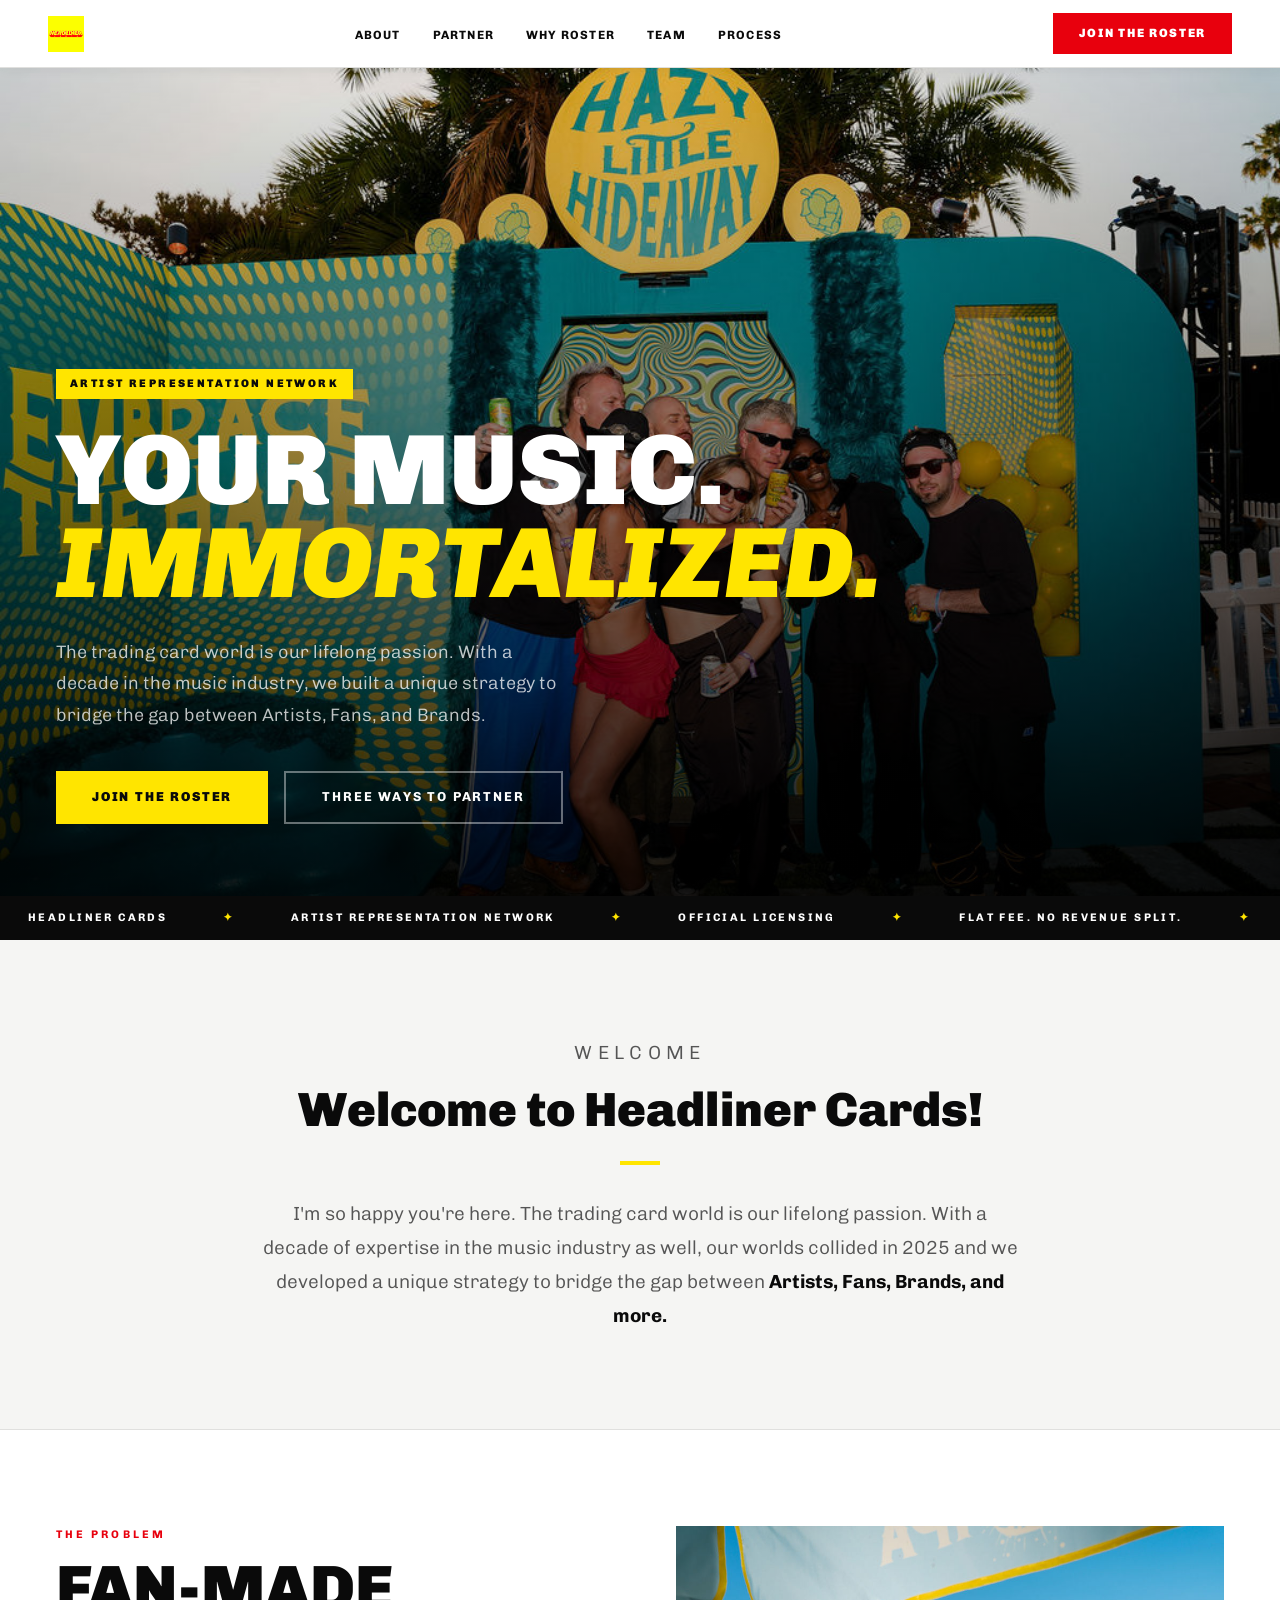
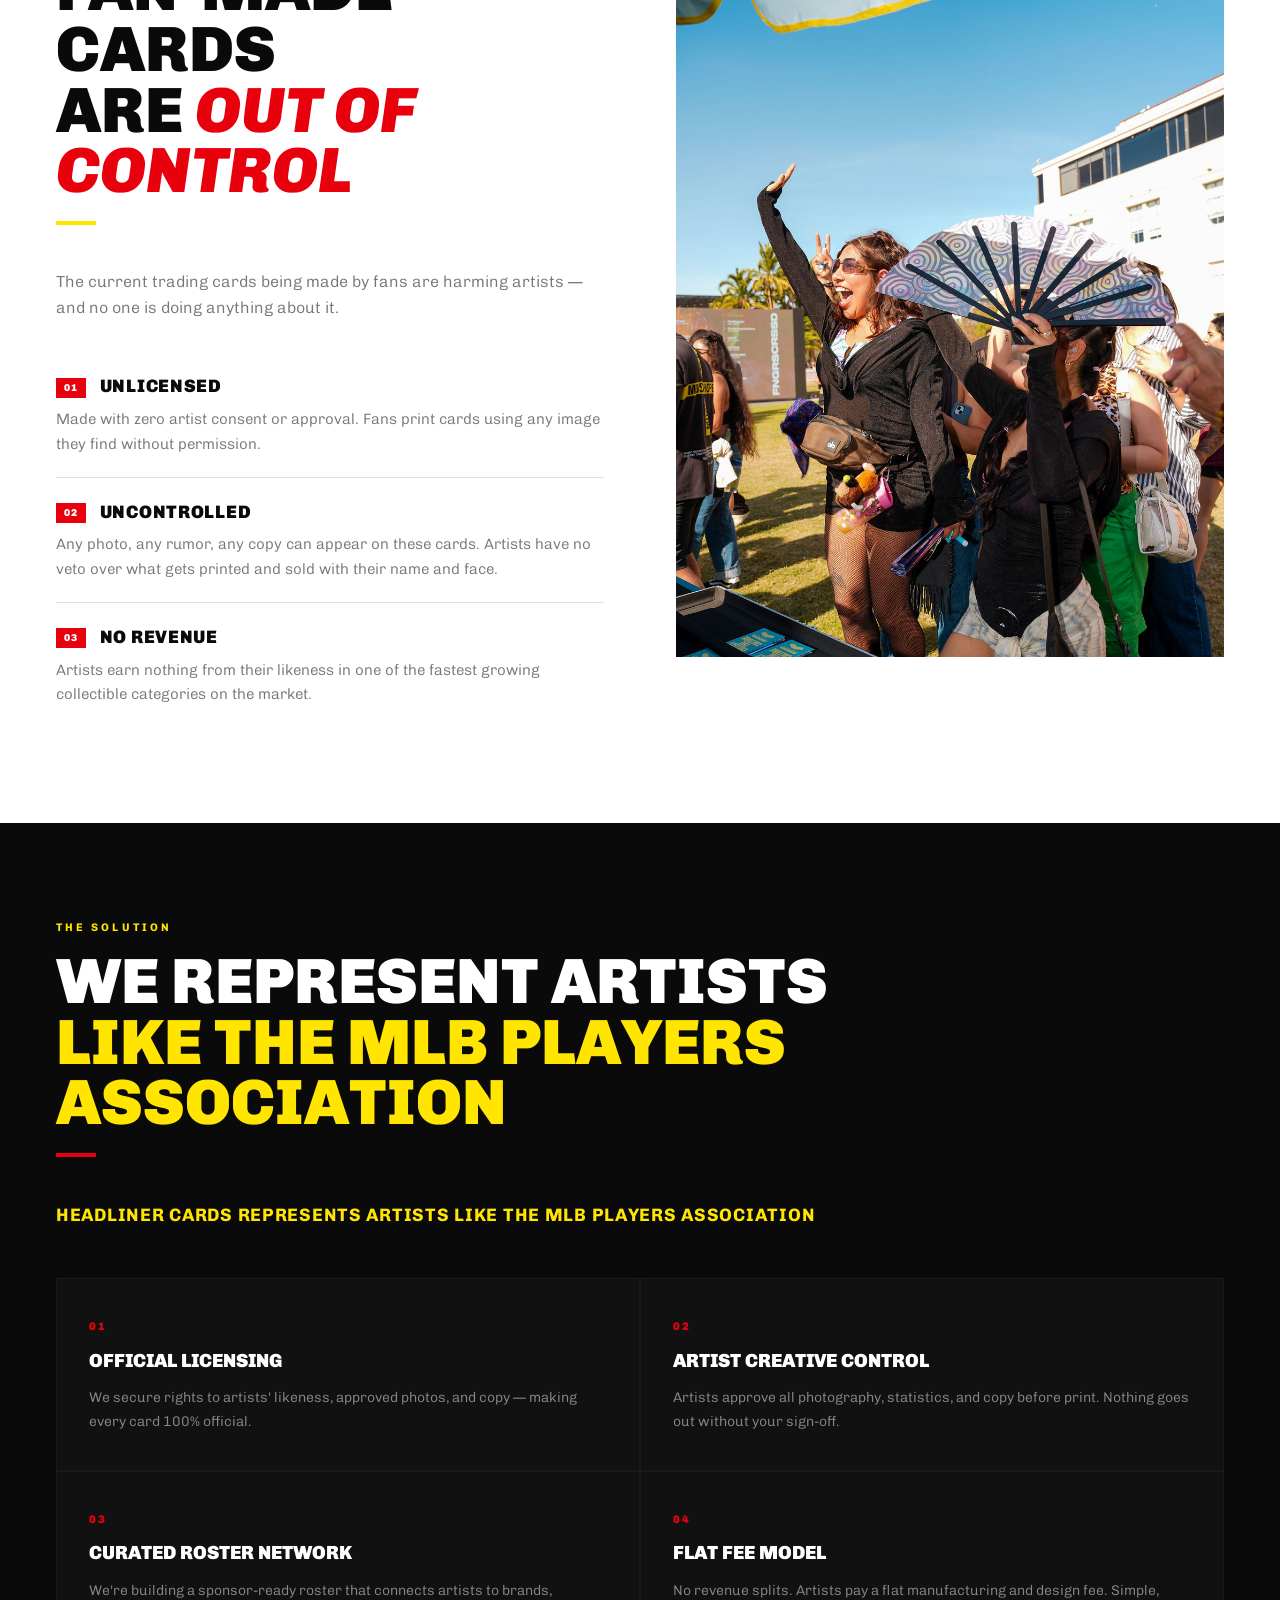
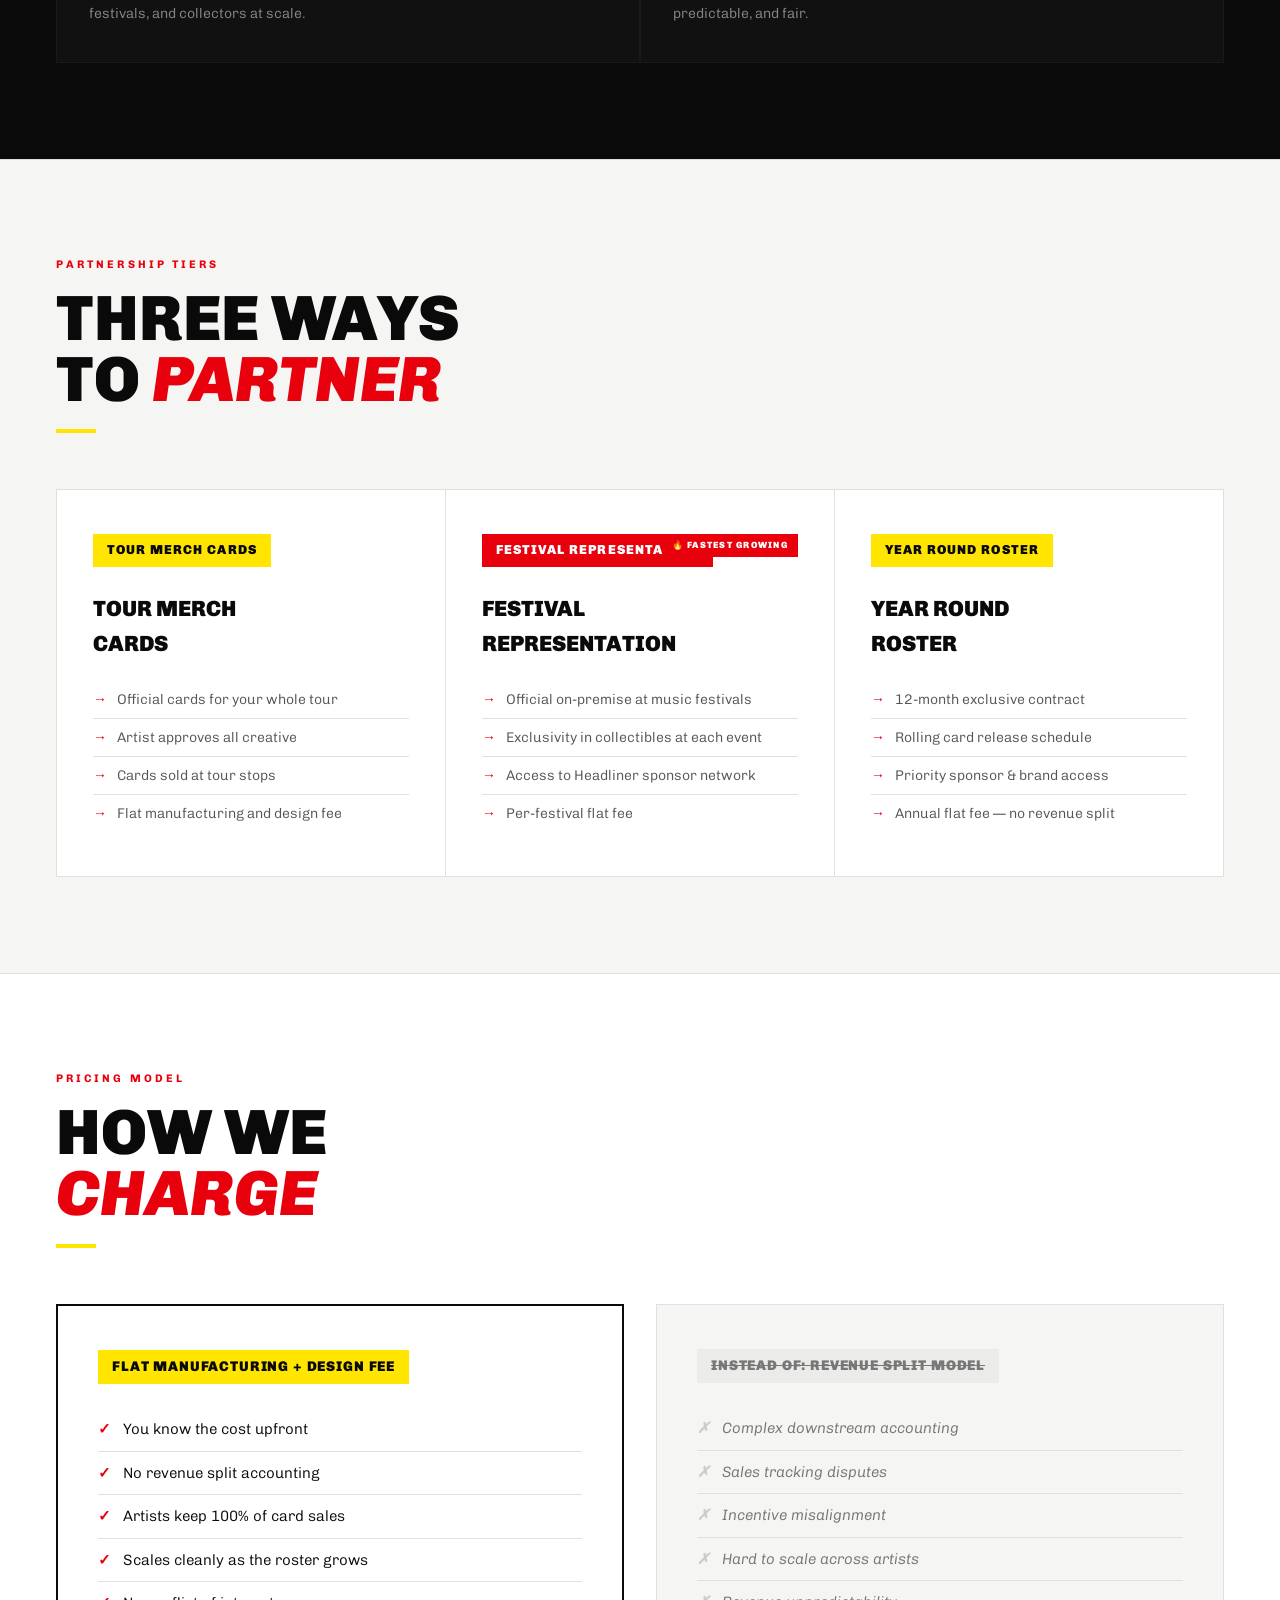
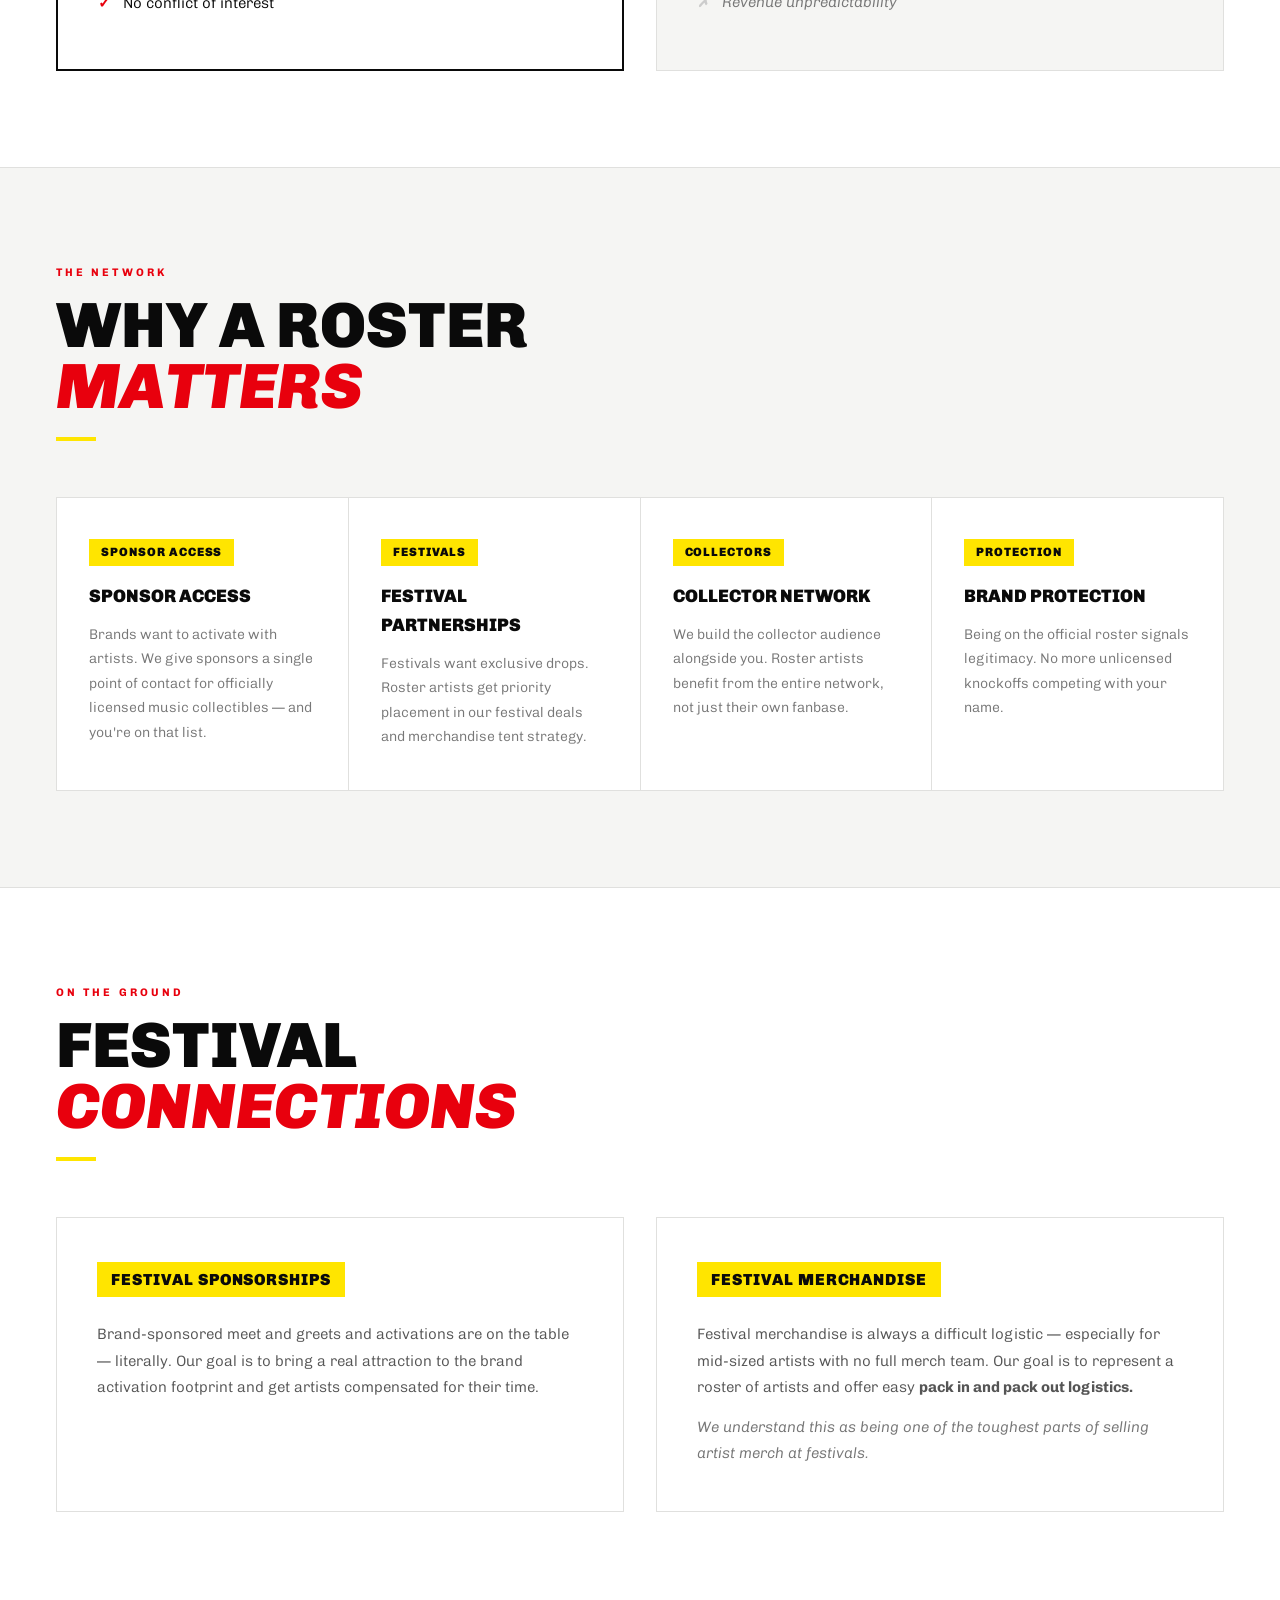
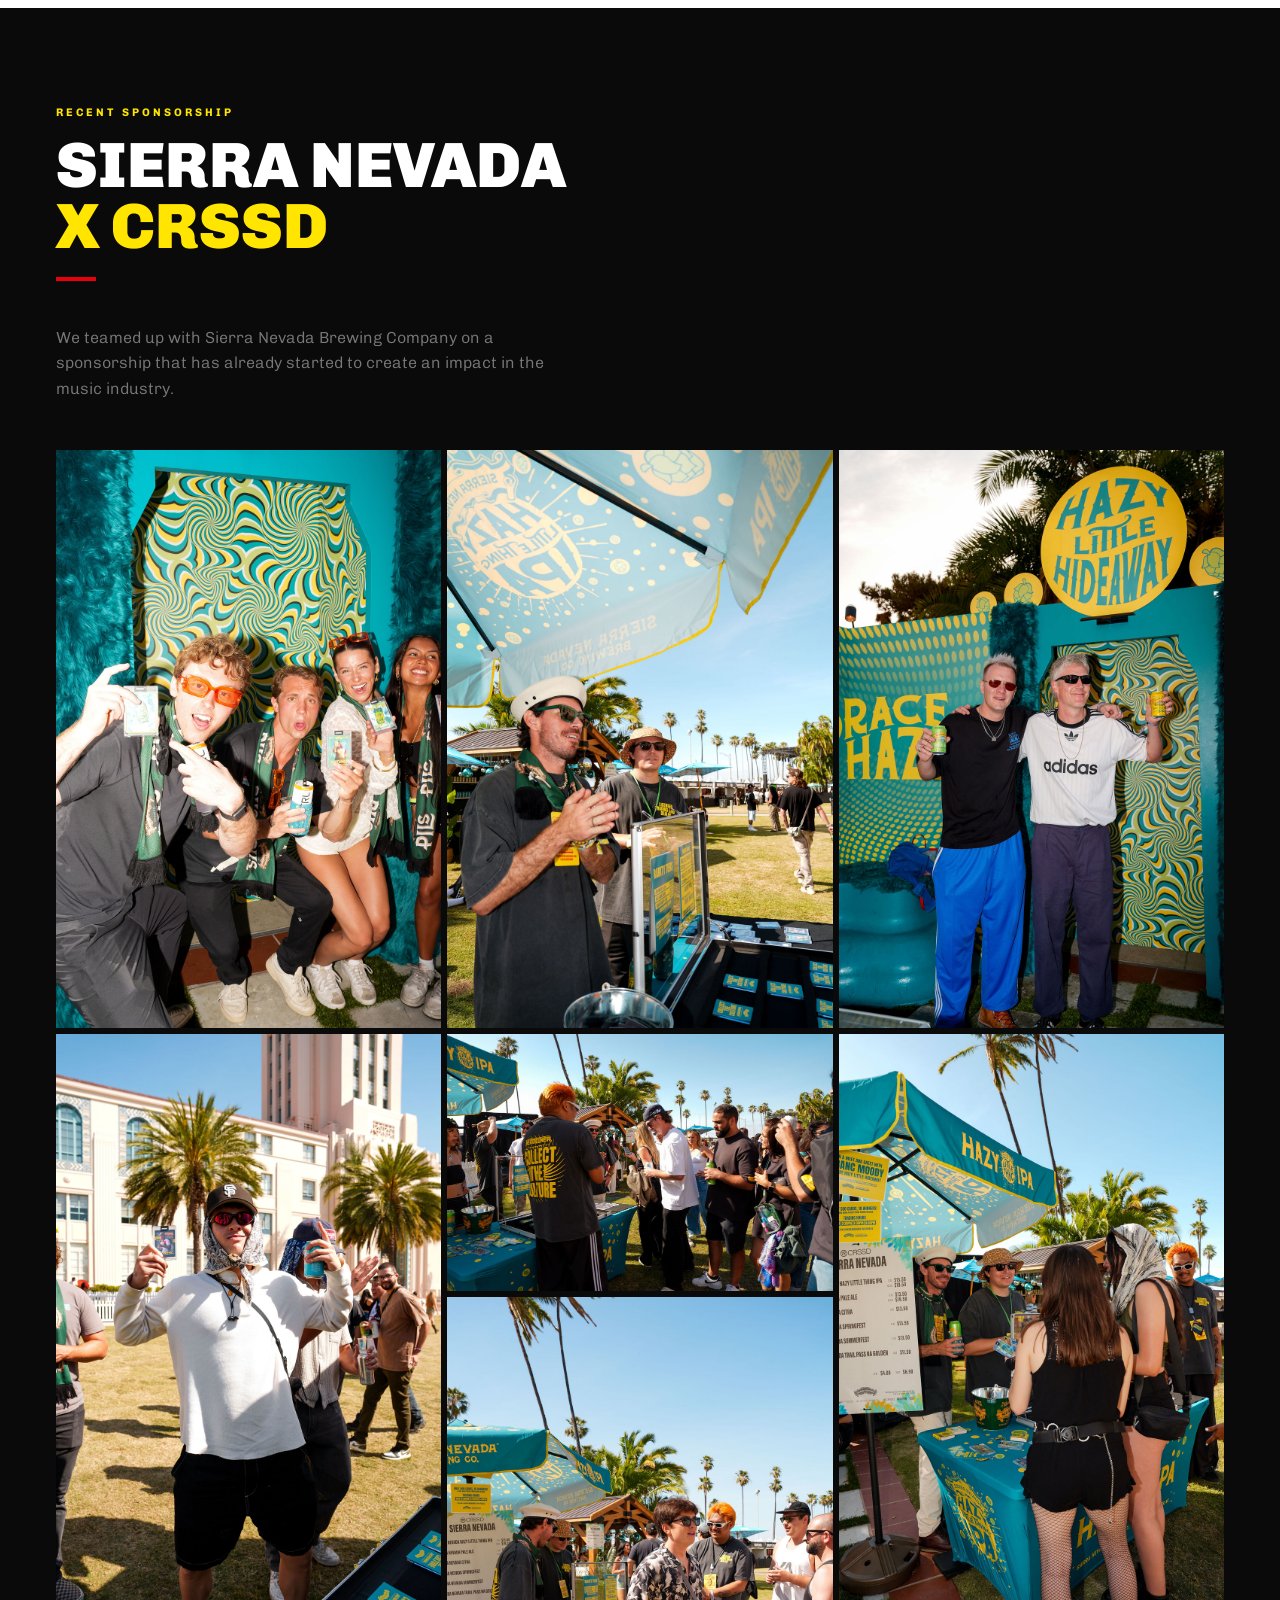
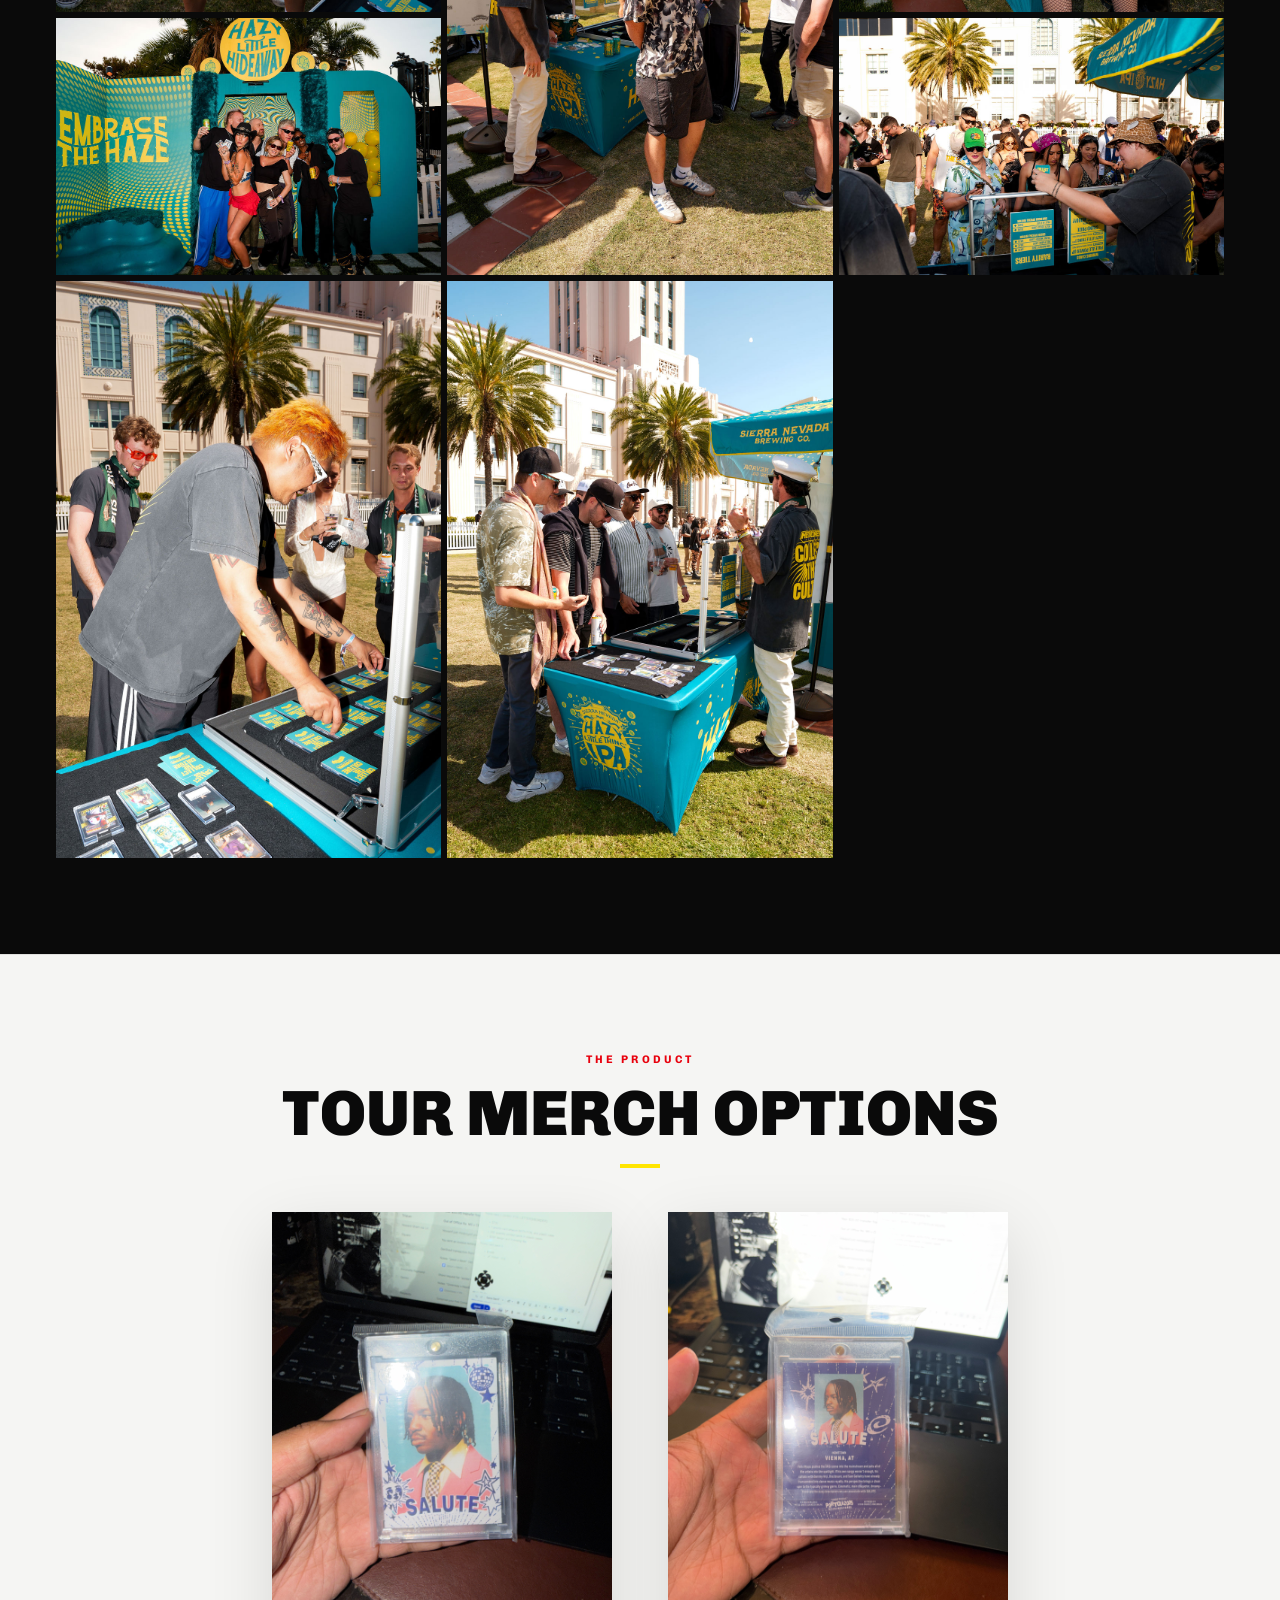
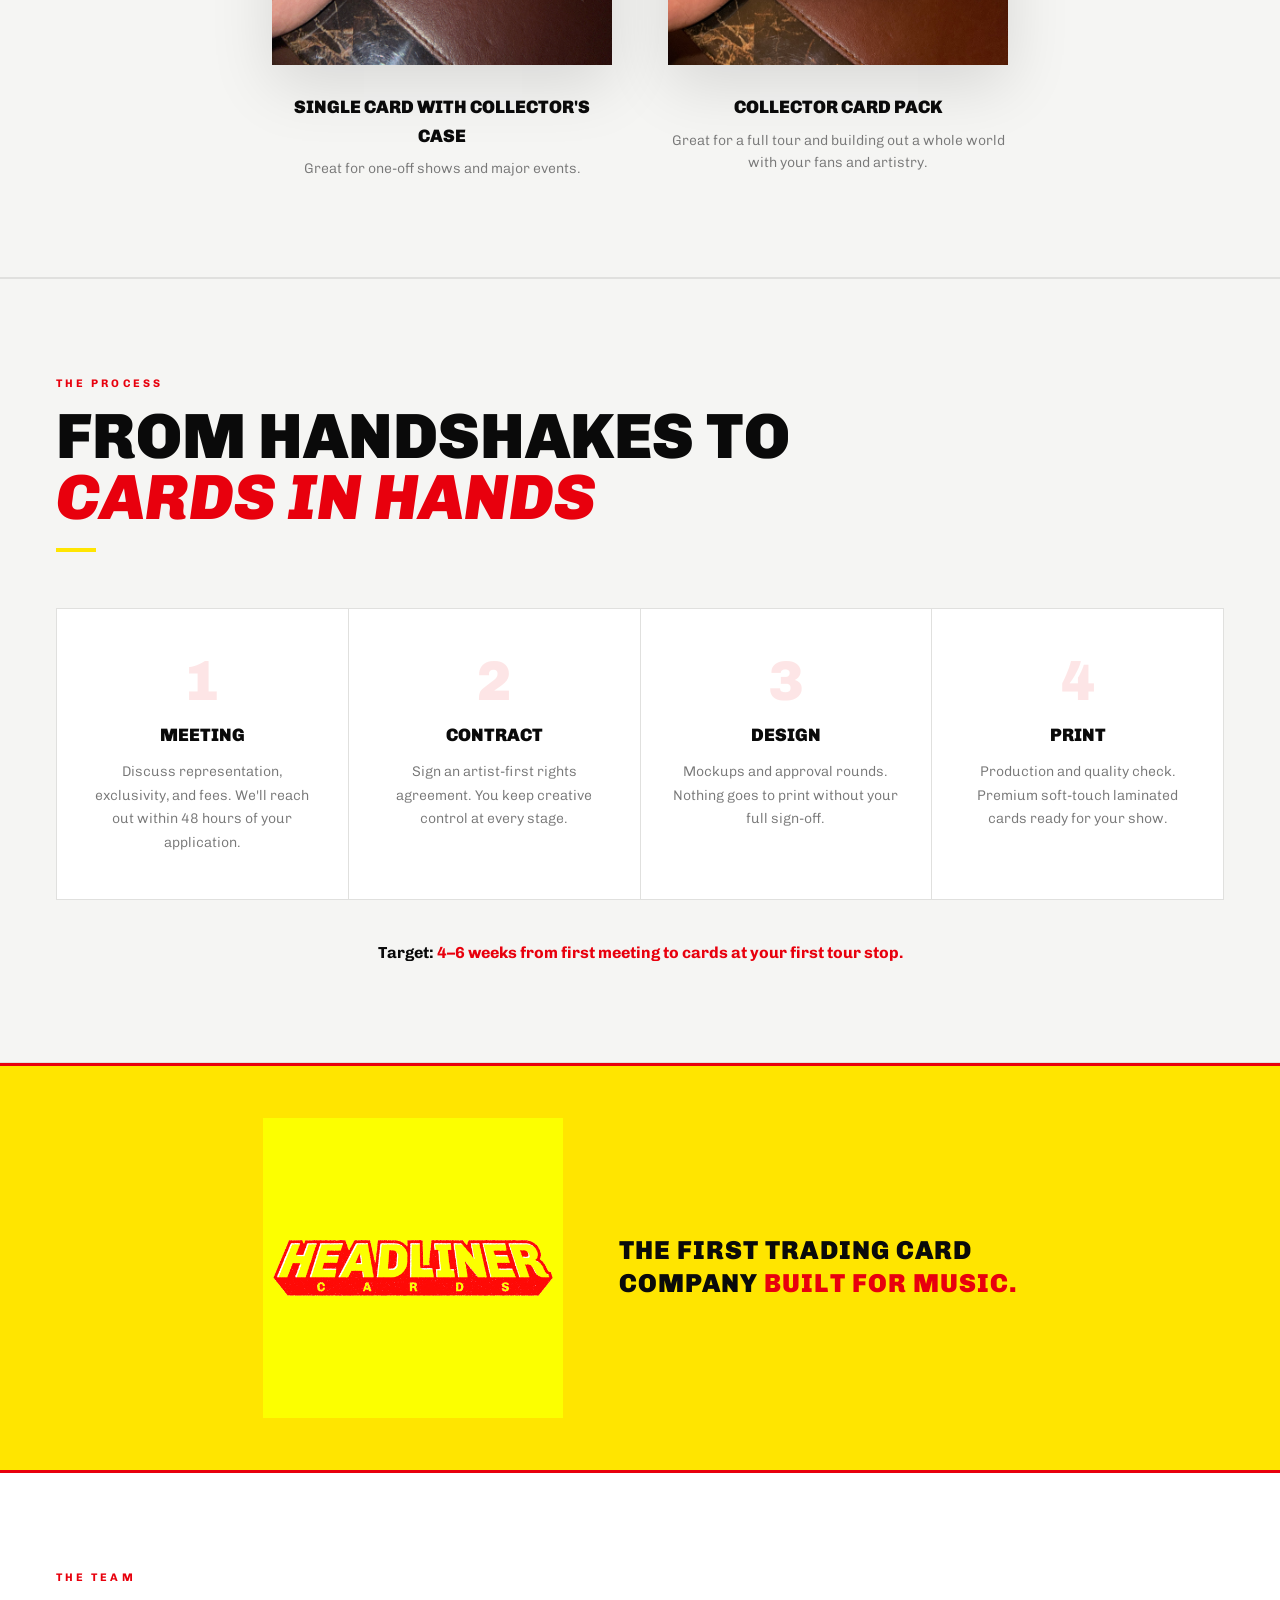
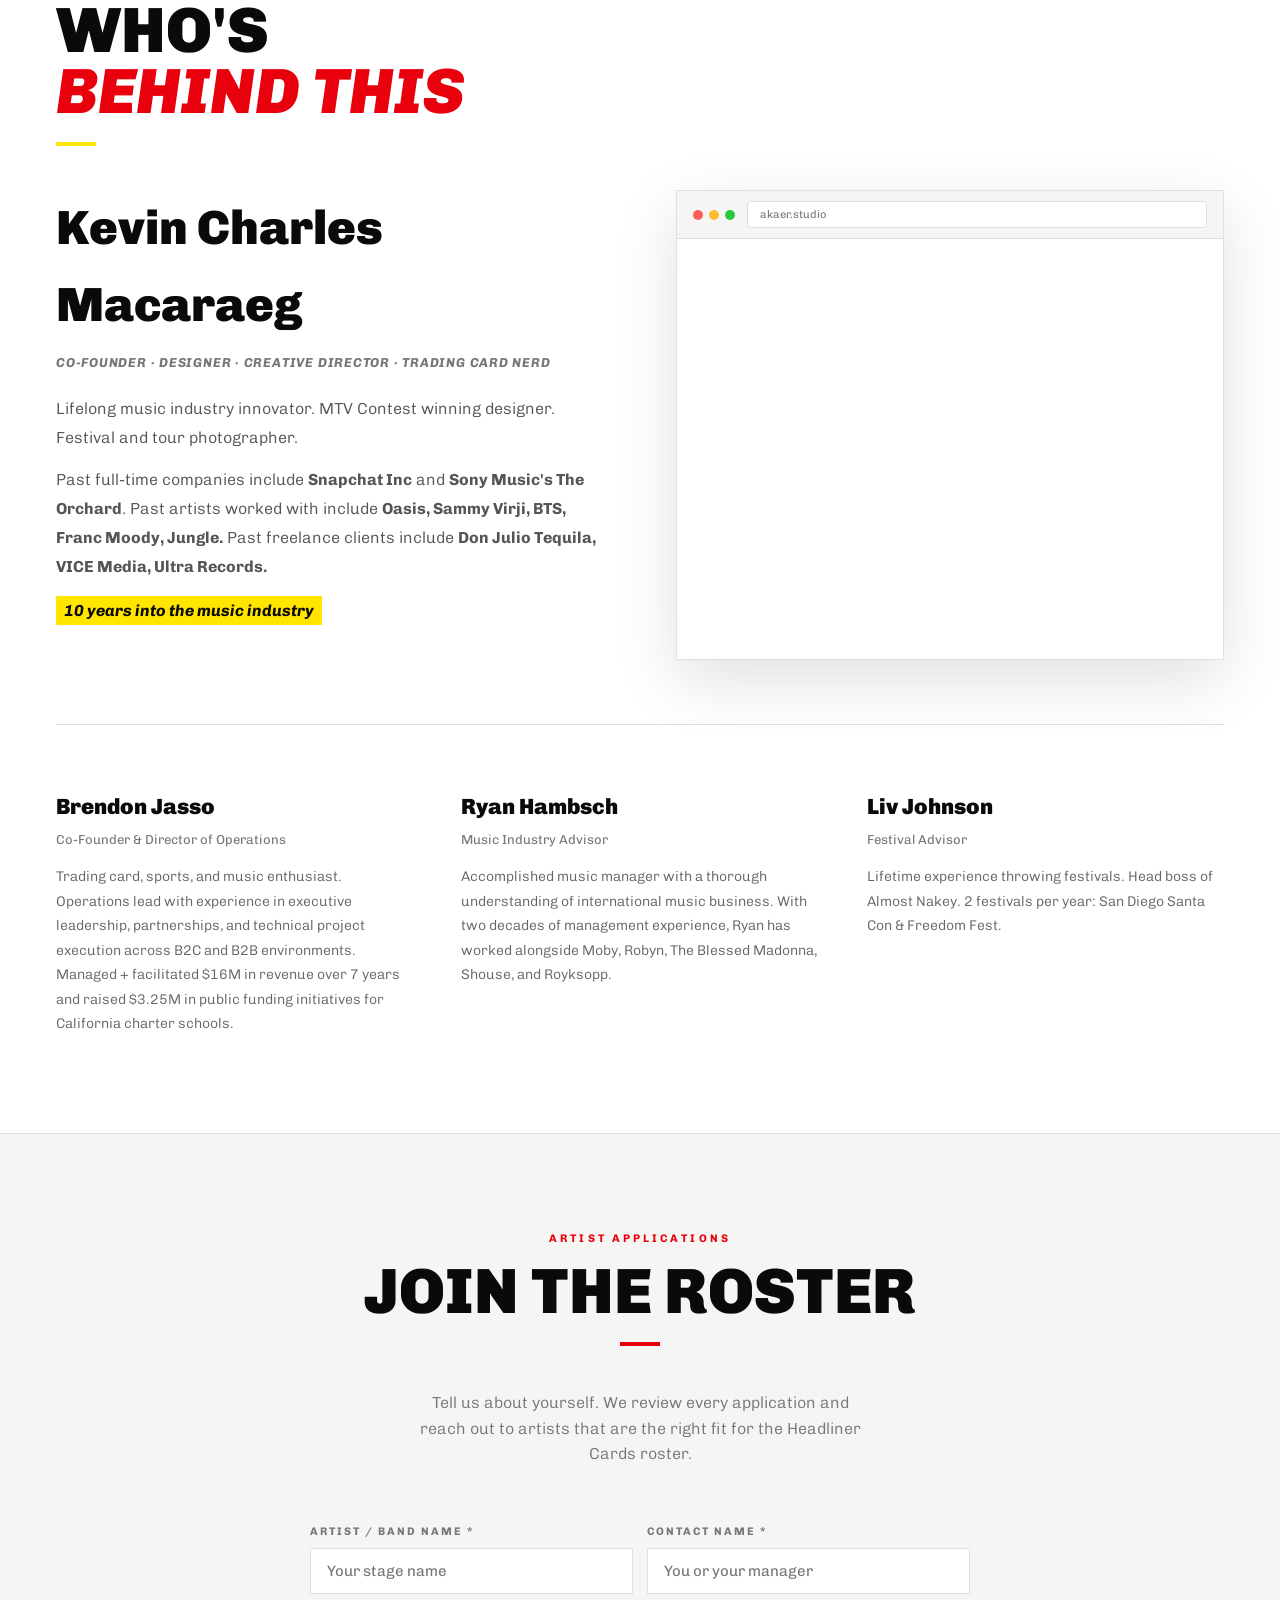
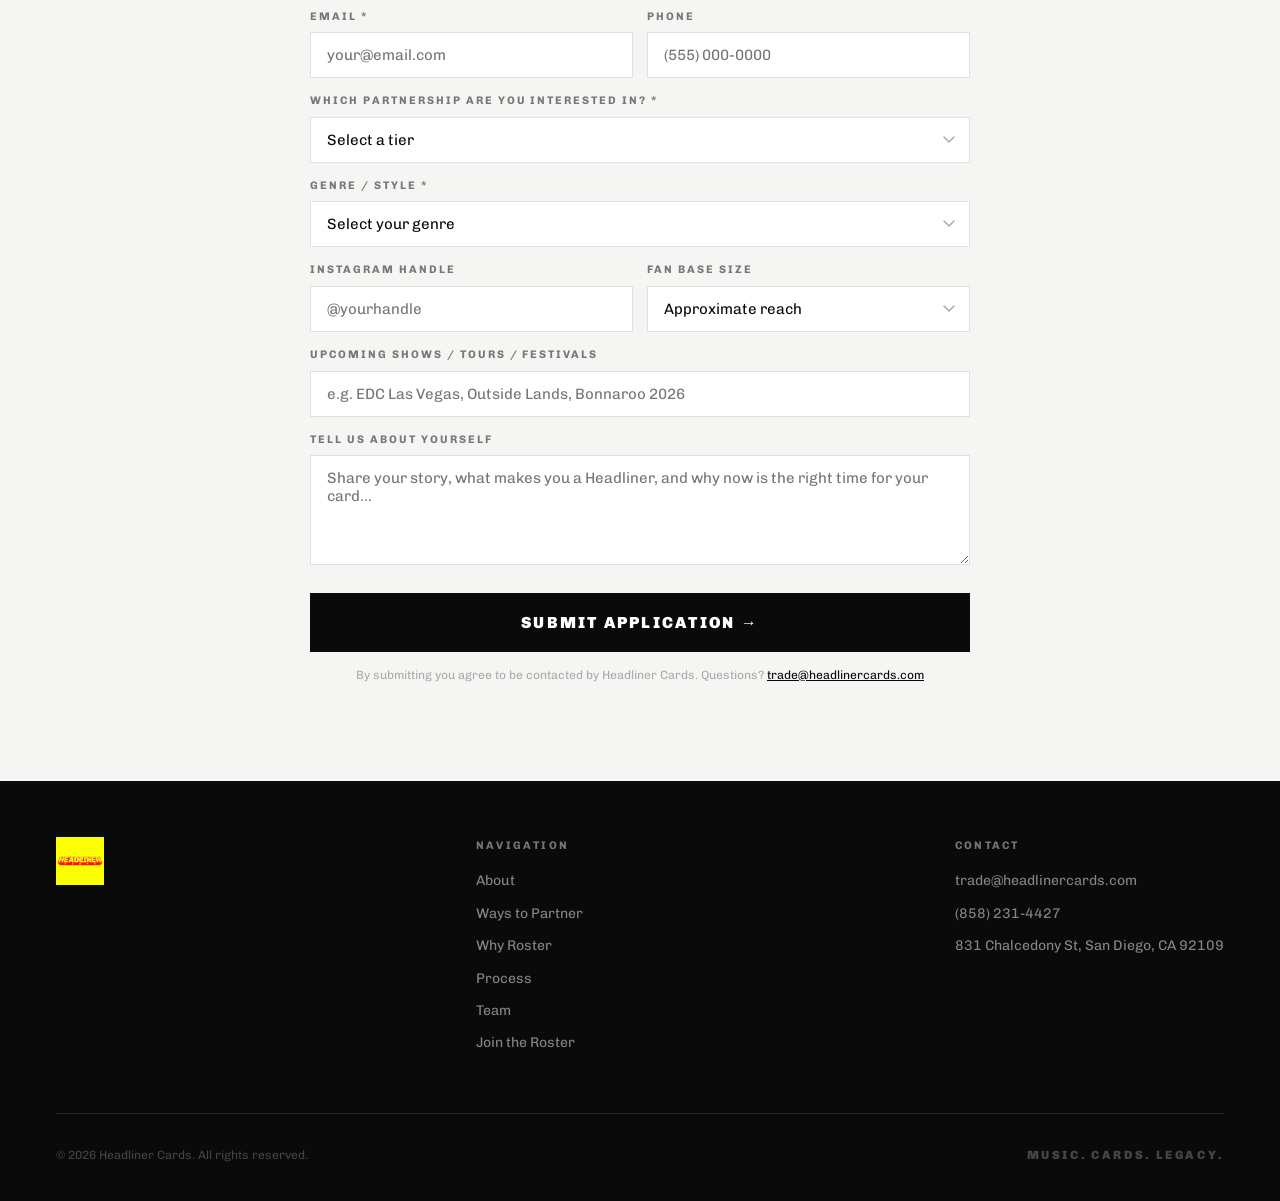
==== index.html @ d31ca234 "Initial deploy: Headliner Cards Artist Representation website Co-Authored-By: Claude Sonnet 4.6 <nor" ====
<!DOCTYPE html>
<html lang="en">
<head>
  <meta charset="UTF-8" />
  <meta name="viewport" content="width=device-width, initial-scale=1.0" />
  <title>Headliner Cards — Artist Representation Network</title>
  <link rel="preconnect" href="https://fonts.googleapis.com" />
  <link rel="preconnect" href="https://fonts.gstatic.com" crossorigin />
  <link href="https://fonts.googleapis.com/css2?family=Chivo:ital,wght@0,300;0,400;0,700;0,900;1,700;1,900&display=swap" rel="stylesheet" />
  <style>
    *, *::before, *::after { box-sizing: border-box; margin: 0; padding: 0; }

    :root {
      --yellow: #FFE500;
      --red:    #E8000D;
      --black:  #0A0A0A;
      --white:  #FFFFFF;
      --off:    #F5F5F3;
      --light:  #EBEBEA;
      --muted:  #777777;
      --border: #E0E0DE;
    }

    html { scroll-behavior: smooth; }

    body {
      background: var(--white);
      color: var(--black);
      font-family: 'Chivo', sans-serif;
      font-size: 16px;
      line-height: 1.6;
      overflow-x: hidden;
    }

    /* ─── NAV ─── */
    nav {
      position: fixed;
      top: 0; left: 0; right: 0;
      z-index: 100;
      display: flex;
      align-items: center;
      justify-content: space-between;
      padding: 0 48px;
      height: 68px;
      background: var(--white);
      border-bottom: 1px solid var(--border);
      box-shadow: 0 1px 12px rgba(0,0,0,0.06);
    }
    .nav-logo img { height: 36px; width: auto; display: block; }
    .nav-links { display: flex; gap: 32px; list-style: none; }
    .nav-links a {
      color: var(--black);
      text-decoration: none;
      font-weight: 700;
      font-size: 12px;
      letter-spacing: 0.1em;
      text-transform: uppercase;
      transition: color 0.2s;
    }
    .nav-links a:hover { color: var(--red); }
    .nav-cta {
      background: var(--red);
      color: var(--white);
      font-weight: 900;
      font-size: 12px;
      letter-spacing: 0.14em;
      text-transform: uppercase;
      padding: 11px 26px;
      text-decoration: none;
      transition: opacity 0.2s;
    }
    .nav-cta:hover { opacity: 0.85; }

    /* ─── HERO ─── */
    .hero {
      position: relative;
      height: 92vh;
      min-height: 620px;
      margin-top: 68px;
      display: flex;
      align-items: flex-end;
      overflow: hidden;
    }
    .hero-slideshow { position: absolute; inset: 0; }
    .hero-slide {
      position: absolute; inset: 0;
      background-size: cover;
      background-position: center 20%;
      opacity: 0;
      transition: opacity 1.4s ease-in-out;
    }
    .hero-slide.active { opacity: 1; }
    .hero-overlay {
      position: absolute; inset: 0;
      background: linear-gradient(to top, rgba(0,0,0,0.85) 0%, rgba(0,0,0,0.4) 55%, rgba(0,0,0,0.1) 100%);
      z-index: 1;
    }
    .hero-content {
      position: relative; z-index: 2;
      padding: 0 56px 72px;
      max-width: 860px;
    }
    .hero-eyebrow {
      display: inline-block;
      background: var(--yellow);
      color: var(--black);
      font-size: 11px; font-weight: 900;
      letter-spacing: 0.22em;
      text-transform: uppercase;
      padding: 6px 14px;
      margin-bottom: 24px;
    }
    .hero h1 {
      font-weight: 900;
      font-size: clamp(48px, 8vw, 100px);
      line-height: 0.93;
      text-transform: uppercase;
      color: var(--white);
      margin-bottom: 28px;
    }
    .hero h1 em { font-style: italic; color: var(--yellow); }
    .hero-sub {
      font-size: 18px; color: rgba(255,255,255,0.75);
      max-width: 520px; margin-bottom: 40px;
      font-weight: 300; line-height: 1.75;
    }
    .btn-yellow {
      display: inline-block; background: var(--yellow); color: var(--black);
      font-weight: 900; font-size: 13px; letter-spacing: 0.14em;
      text-transform: uppercase; padding: 16px 36px;
      text-decoration: none; margin-right: 12px; transition: opacity 0.2s;
    }
    .btn-yellow:hover { opacity: 0.88; }
    .btn-outline-white {
      display: inline-block; border: 2px solid rgba(255,255,255,0.4);
      color: var(--white); font-weight: 700; font-size: 13px;
      letter-spacing: 0.14em; text-transform: uppercase;
      padding: 14px 36px; text-decoration: none; transition: border-color 0.2s, color 0.2s;
    }
    .btn-outline-white:hover { border-color: var(--yellow); color: var(--yellow); }

    /* ─── TICKER ─── */
    .ticker-wrap { overflow: hidden; background: var(--black); padding: 13px 0; }
    .ticker { display: flex; animation: ticker 32s linear infinite; width: max-content; }
    .ticker-item {
      font-weight: 700; font-size: 11px; letter-spacing: 0.22em;
      text-transform: uppercase; color: var(--white); padding: 0 28px; white-space: nowrap;
    }
    .ticker-sep { color: var(--yellow); }
    @keyframes ticker { from { transform: translateX(0); } to { transform: translateX(-50%); } }

    /* ─── SHARED SECTION STYLES ─── */
    section { padding: 96px 56px; }
    .section-label {
      font-size: 11px; font-weight: 700; letter-spacing: 0.28em;
      text-transform: uppercase; color: var(--red); margin-bottom: 14px;
    }
    .section-title {
      font-weight: 900;
      font-size: clamp(36px, 5vw, 68px);
      line-height: 0.95; text-transform: uppercase;
      color: var(--black); margin-bottom: 20px;
    }
    .section-title em { font-style: italic; color: var(--red); }
    .rule { width: 40px; height: 4px; background: var(--yellow); margin-bottom: 44px; }
    .inner { max-width: 1200px; margin: 0 auto; }
    .two-col { display: grid; grid-template-columns: 1fr 1fr; gap: 72px; align-items: center; }
    .three-col { display: grid; grid-template-columns: repeat(3,1fr); gap: 2px; }
    .four-col { display: grid; grid-template-columns: repeat(4,1fr); gap: 2px; }

    /* ─── WELCOME ─── */
    .welcome-section { background: var(--off); border-bottom: 1px solid var(--border); }
    .welcome-inner { max-width: 760px; margin: 0 auto; text-align: center; }
    .welcome-inner h2 {
      font-weight: 900; font-size: clamp(28px, 4vw, 48px);
      margin-bottom: 24px; line-height: 1.1;
    }
    .welcome-inner p { font-size: 19px; color: #555; line-height: 1.8; font-weight: 300; }
    .welcome-inner p strong { color: var(--black); font-weight: 700; }

    /* ─── THE PROBLEM ─── */
    .problem-section { background: var(--white); }
    .problem-grid { display: grid; grid-template-columns: 1fr 1fr; gap: 72px; align-items: start; }
    .problem-list { list-style: none; margin-top: 8px; }
    .problem-list li {
      padding: 20px 0;
      border-bottom: 1px solid var(--border);
    }
    .problem-list li:last-child { border-bottom: none; }
    .prob-title {
      font-weight: 900; font-size: 18px; text-transform: uppercase;
      letter-spacing: 0.04em; margin-bottom: 6px;
    }
    .prob-title span {
      display: inline-block;
      background: var(--red); color: var(--white);
      font-size: 10px; font-weight: 900; letter-spacing: 0.1em;
      padding: 2px 8px; margin-right: 10px; vertical-align: middle;
    }
    .prob-desc { font-size: 15px; color: var(--muted); line-height: 1.65; font-weight: 300; }

    /* ─── THE SOLUTION ─── */
    .solution-section { background: var(--black); }
    .solution-section .section-label { color: var(--yellow); }
    .solution-section .section-title { color: var(--white); }
    .solution-section .section-title em { color: var(--yellow); font-style: normal; }
    .solution-section .rule { background: var(--red); }
    .solution-sub {
      font-size: 18px; font-weight: 700; color: var(--yellow);
      margin-bottom: 48px; text-transform: uppercase; letter-spacing: 0.04em;
    }
    .solution-grid { display: grid; grid-template-columns: repeat(2,1fr); gap: 2px; background: #1a1a1a; border: 1px solid #1a1a1a; }
    .solution-item {
      background: #111; padding: 36px 32px;
      border-top: 3px solid transparent; transition: border-color 0.2s;
    }
    .solution-item:hover { border-color: var(--yellow); }
    .sol-num { font-weight: 900; font-size: 11px; letter-spacing: 0.2em; color: var(--red); margin-bottom: 10px; }
    .sol-title { font-weight: 900; font-size: 19px; text-transform: uppercase; color: var(--white); margin-bottom: 10px; }
    .sol-desc { font-size: 14px; color: rgba(255,255,255,0.5); line-height: 1.7; font-weight: 300; }

    /* ─── THREE WAYS TO PARTNER ─── */
    .partner-section { background: var(--off); border-top: 1px solid var(--border); border-bottom: 1px solid var(--border); }
    .partner-grid { display: grid; grid-template-columns: repeat(3,1fr); gap: 1px; background: var(--border); border: 1px solid var(--border); margin-top: 56px; }
    .partner-card { background: var(--white); padding: 44px 36px; position: relative; }
    .partner-tag {
      display: inline-block; background: var(--yellow); color: var(--black);
      font-weight: 900; font-size: 13px; letter-spacing: 0.08em;
      text-transform: uppercase; padding: 6px 14px; margin-bottom: 24px;
    }
    .partner-tag.red { background: var(--red); color: var(--white); }
    .partner-badge {
      position: absolute; top: 44px; right: 36px;
      background: var(--red); color: var(--white);
      font-size: 9px; font-weight: 900; letter-spacing: 0.14em;
      text-transform: uppercase; padding: 4px 10px;
    }
    .partner-card h3 { font-weight: 900; font-size: 22px; text-transform: uppercase; margin-bottom: 20px; }
    .partner-list { list-style: none; }
    .partner-list li {
      font-size: 14px; color: #555; padding: 8px 0;
      border-bottom: 1px solid var(--border); line-height: 1.5;
      display: flex; gap: 10px; align-items: baseline; font-weight: 300;
    }
    .partner-list li:last-child { border-bottom: none; }
    .partner-list li::before { content: '→'; color: var(--red); font-weight: 700; flex-shrink: 0; }

    /* ─── HOW WE CHARGE ─── */
    .charge-section { background: var(--white); }
    .charge-grid { display: grid; grid-template-columns: 1fr 1fr; gap: 32px; margin-top: 56px; }
    .charge-box { padding: 44px 40px; }
    .charge-box.yes { border: 2px solid var(--black); }
    .charge-box.no { background: var(--off); border: 1px solid var(--border); }
    .charge-tag {
      display: inline-block; font-weight: 900; font-size: 14px;
      text-transform: uppercase; letter-spacing: 0.06em;
      padding: 6px 14px; margin-bottom: 24px;
    }
    .charge-tag.yes { background: var(--yellow); color: var(--black); }
    .charge-tag.no { background: var(--light); color: var(--muted); text-decoration: line-through; }
    .charge-list { list-style: none; }
    .charge-list li {
      font-size: 15px; padding: 10px 0;
      border-bottom: 1px solid var(--border);
      display: flex; gap: 12px; align-items: baseline;
      line-height: 1.5; font-weight: 300;
    }
    .charge-list li:last-child { border-bottom: none; }
    .charge-list.yes li::before { content: '✓'; color: var(--red); font-weight: 900; flex-shrink: 0; }
    .charge-list.no li { color: var(--muted); font-style: italic; }
    .charge-list.no li::before { content: '✗'; color: #ccc; font-weight: 900; flex-shrink: 0; }

    /* ─── WHY ROSTER MATTERS ─── */
    .roster-section { background: var(--off); border-top: 1px solid var(--border); }
    .roster-grid { display: grid; grid-template-columns: repeat(4,1fr); gap: 1px; background: var(--border); border: 1px solid var(--border); margin-top: 56px; }
    .roster-item { background: var(--white); padding: 40px 32px; transition: background 0.2s; }
    .roster-item:hover { background: #FAFAF8; }
    .roster-tag {
      display: inline-block; background: var(--yellow); color: var(--black);
      font-weight: 900; font-size: 12px; letter-spacing: 0.08em;
      text-transform: uppercase; padding: 4px 12px; margin-bottom: 16px;
    }
    .roster-item h3 { font-weight: 900; font-size: 18px; text-transform: uppercase; margin-bottom: 12px; }
    .roster-item p { font-size: 14px; color: var(--muted); line-height: 1.75; font-weight: 300; }

    /* ─── FESTIVAL CONNECTIONS ─── */
    .festival-section { background: var(--white); border-top: 1px solid var(--border); }
    .festival-grid { display: grid; grid-template-columns: 1fr 1fr; gap: 32px; margin-top: 56px; }
    .festival-box { border: 1px solid var(--border); padding: 44px 40px; }
    .festival-box h3 {
      display: inline-block; background: var(--yellow); color: var(--black);
      font-weight: 900; font-size: 16px; text-transform: uppercase;
      letter-spacing: 0.06em; padding: 5px 14px; margin-bottom: 24px;
    }
    .festival-box p { font-size: 15px; color: #555; line-height: 1.75; font-weight: 300; margin-bottom: 14px; }
    .festival-box p:last-child { margin-bottom: 0; }
    .festival-box p em { font-style: italic; color: var(--muted); }

    /* ─── GALLERY / CRSSD ─── */
    .gallery-section { background: var(--black); }
    .gallery-section .section-label { color: var(--yellow); }
    .gallery-section .section-title { color: var(--white); }
    .gallery-section .section-title em { color: var(--yellow); font-style: normal; }
    .gallery-section .rule { background: var(--red); }
    .gallery-section .section-sub { color: rgba(255,255,255,0.45); font-size:16px; font-weight:300; max-width:500px; }
    .gallery-grid { columns: 3; gap: 6px; max-width: 1400px; margin: 48px auto 0; }
    .gallery-grid img { width:100%; display:block; margin-bottom:6px; object-fit:cover; transition: opacity 0.3s; }
    .gallery-grid img:hover { opacity: 0.8; }

    /* ─── HOW IT WORKS (Process) ─── */
    .process-section { background: var(--off); border-top: 1px solid var(--border); border-bottom: 1px solid var(--border); }
    .steps { display:grid; grid-template-columns: repeat(4,1fr); gap:1px; background:var(--border); border:1px solid var(--border); margin-top:56px; }
    .step { background: var(--white); padding: 44px 32px; text-align: center; }
    .step-num { font-weight:900; font-size:56px; color:rgba(232,0,13,0.1); line-height:1; margin-bottom:12px; }
    .step-title { font-weight:900; font-size:18px; text-transform:uppercase; color:var(--black); margin-bottom:10px; }
    .step-desc { font-size:14px; color:var(--muted); line-height:1.7; font-weight:300; }
    .process-cta {
      text-align:center; margin-top:40px;
      font-weight:700; font-size:16px; color:var(--black);
    }
    .process-cta strong { color: var(--red); }

    /* ─── TEAM ─── */
    .team-section { background: var(--white); }
    .team-featured { display:grid; grid-template-columns:1fr 1fr; gap:72px; align-items:start; margin-bottom:64px; padding-bottom:64px; border-bottom:1px solid var(--border); }
    .team-text .role {
      font-size:13px; font-weight:700; font-style:italic; color:var(--muted);
      text-transform:uppercase; letter-spacing:0.06em; margin-bottom:20px;
    }
    .team-text p { font-size:16px; color:#555; line-height:1.8; font-weight:300; margin-bottom:14px; }
    .team-text .highlight {
      display:inline-block; background:var(--yellow); color:var(--black);
      font-weight:700; font-style:italic; padding:2px 8px; margin-bottom:10px;
    }
    .team-grid { display:grid; grid-template-columns:repeat(3,1fr); gap:48px; }
    .team-member h3 { font-weight:900; font-size:22px; margin-bottom:4px; }
    .team-member .role { font-size:13px; color:var(--muted); font-weight:400; margin-bottom:14px; }
    .team-member p { font-size:14px; color:#666; line-height:1.75; font-weight:300; }

    /* ─── LOGO BREAK ─── */
    .logo-break {
      background: var(--yellow);
      border-top: 3px solid var(--red); border-bottom: 3px solid var(--red);
      padding: 52px 56px;
      display: flex; align-items:center; justify-content:center; gap:56px; flex-wrap:wrap;
    }
    .logo-break img { width: min(300px, 45vw); }
    .logo-break-text p {
      font-weight:900; font-size:clamp(18px,2.6vw,26px);
      text-transform:uppercase; letter-spacing:0.04em;
      color:var(--black); line-height:1.25;
    }
    .logo-break-text p span { color:var(--red); }

    /* ─── FORM ─── */
    .form-section { background: var(--off); border-top: 1px solid var(--border); text-align:center; }
    .form-section .rule { margin:0 auto 44px; background:var(--red); }
    .form-sub { color:var(--muted); font-size:16px; max-width:460px; margin:0 auto 56px; font-weight:300; }
    .artist-form { max-width:660px; margin:0 auto; text-align:left; }
    .form-row { display:grid; grid-template-columns:1fr 1fr; gap:14px; }
    .form-group { margin-bottom:14px; }
    .form-group label {
      display:block; font-size:11px; font-weight:700; letter-spacing:0.18em;
      text-transform:uppercase; color:var(--muted); margin-bottom:7px;
    }
    .form-group input,
    .form-group select,
    .form-group textarea {
      width:100%; background:var(--white); border:1px solid var(--border);
      color:var(--black); font-family:'Chivo',sans-serif; font-size:15px;
      padding:13px 16px; outline:none; appearance:none; -webkit-appearance:none;
      transition:border-color 0.2s, box-shadow 0.2s;
    }
    .form-group select {
      background-image:url("data:image/svg+xml,%3Csvg xmlns='http://www.w3.org/2000/svg' width='12' height='8' viewBox='0 0 12 8'%3E%3Cpath d='M1 1l5 5 5-5' stroke='%23aaa' stroke-width='1.5' fill='none' stroke-linecap='round'/%3E%3C/svg%3E");
      background-repeat:no-repeat; background-position:right 14px center; padding-right:36px;
    }
    .form-group input:focus, .form-group select:focus, .form-group textarea:focus {
      border-color:var(--black); box-shadow:0 0 0 2px rgba(10,10,10,0.08);
    }
    .form-group textarea { resize:vertical; min-height:110px; }
    .form-submit {
      width:100%; background:var(--black); color:var(--white);
      border:2px solid var(--black); font-family:'Chivo',sans-serif;
      font-weight:900; font-size:16px; letter-spacing:0.14em;
      text-transform:uppercase; padding:18px; cursor:pointer;
      margin-top:6px; transition:background 0.2s, border-color 0.2s;
    }
    .form-submit:hover { background:var(--red); border-color:var(--red); }
    .form-fine { text-align:center; font-size:12px; color:#aaa; margin-top:14px; }
    .form-fine a { color:var(--black); text-decoration:underline; }
    .success-msg {
      display:none; background:#F0FFF4; border:1px solid #2D9249;
      color:#1A6B33; font-weight:700; font-size:14px; letter-spacing:0.06em;
      text-transform:uppercase; padding:20px; text-align:center; margin-top:14px;
    }

    /* ─── FOOTER ─── */
    footer { background:var(--black); padding:56px 56px 36px; }
    .footer-top {
      display:flex; align-items:flex-start; justify-content:space-between;
      gap:40px; flex-wrap:wrap;
      padding-bottom:48px; border-bottom:1px solid #222; margin-bottom:32px;
    }
    .footer-logo img { height:48px; width:auto; display:block; }
    .footer-col h4 { font-size:11px; font-weight:700; letter-spacing:0.2em; text-transform:uppercase; color:var(--muted); margin-bottom:16px; }
    .footer-col a { display:block; font-size:14px; color:rgba(255,255,255,0.5); text-decoration:none; margin-bottom:10px; transition:color 0.2s; }
    .footer-col a:hover { color:var(--yellow); }
    .footer-bottom { display:flex; align-items:center; justify-content:space-between; flex-wrap:wrap; gap:12px; }
    .footer-bottom p { font-size:12px; color:#444; }
    .footer-tagline { font-size:11px; font-weight:900; letter-spacing:0.22em; text-transform:uppercase; color:var(--yellow); }

    /* ─── SITE PREVIEW ─── */
    .site-preview-link { display:block; text-decoration:none; }

    .site-preview {
      position: relative;
      border: 1px solid var(--border);
      box-shadow: 0 20px 60px rgba(0,0,0,0.12);
      overflow: hidden;
      background: #fff;
    }

    .browser-bar {
      display: flex;
      align-items: center;
      gap: 12px;
      padding: 10px 16px;
      background: var(--off);
      border-bottom: 1px solid var(--border);
    }

    .browser-dots {
      display: flex;
      gap: 6px;
      flex-shrink: 0;
    }

    .browser-dots span {
      width: 10px; height: 10px;
      border-radius: 50%;
      background: var(--border);
      display: block;
    }

    .browser-dots span:nth-child(1) { background: #FF5F57; }
    .browser-dots span:nth-child(2) { background: #FEBC2E; }
    .browser-dots span:nth-child(3) { background: #28C840; }

    .browser-url {
      flex: 1;
      background: var(--white);
      border: 1px solid var(--border);
      border-radius: 4px;
      padding: 4px 12px;
      font-size: 11px;
      font-weight: 400;
      color: var(--muted);
      letter-spacing: 0;
      text-transform: none;
      white-space: nowrap;
      overflow: hidden;
      text-overflow: ellipsis;
    }

    .browser-viewport {
      position: relative;
      height: 420px;
      overflow: hidden;
    }

    .browser-viewport iframe {
      width: 160%;
      height: 160%;
      transform: scale(0.625);
      transform-origin: top left;
      border: none;
      pointer-events: none;
      display: block;
    }

    .preview-overlay {
      position: absolute;
      inset: 0;
      top: 41px; /* below browser bar */
      background: rgba(0,0,0,0);
      display: flex;
      align-items: center;
      justify-content: center;
      transition: background 0.3s;
    }

    .preview-overlay span {
      background: var(--yellow);
      color: var(--black);
      font-weight: 900;
      font-size: 14px;
      letter-spacing: 0.12em;
      text-transform: uppercase;
      padding: 12px 28px;
      opacity: 0;
      transform: translateY(8px);
      transition: opacity 0.3s, transform 0.3s;
    }

    .site-preview-link:hover .preview-overlay { background: rgba(0,0,0,0.35); }
    .site-preview-link:hover .preview-overlay span { opacity: 1; transform: translateY(0); }

    /* ─── RESPONSIVE ─── */
    @media (max-width: 960px) {
      nav { padding: 0 20px; }
      .nav-links { display: none; }
      section { padding: 72px 24px; }
      .hero-content { padding: 0 24px 56px; }
      .two-col, .problem-grid, .charge-grid, .team-featured, .festival-grid { grid-template-columns:1fr; gap:40px; }
      .solution-grid, .three-col, .partner-grid { grid-template-columns:1fr; }
      .four-col, .roster-grid, .team-grid { grid-template-columns:1fr 1fr; }
      .steps { grid-template-columns:1fr 1fr; }
      .gallery-grid { columns:2; }
      .logo-break { flex-direction:column; text-align:center; }
      .footer-top { flex-direction:column; }
      .footer-bottom { flex-direction:column; text-align:center; }
    }
    @media (max-width: 580px) {
      .four-col, .roster-grid, .team-grid { grid-template-columns:1fr; }
      .steps { grid-template-columns:1fr; }
      .gallery-grid { columns:1; }
      .form-row { grid-template-columns:1fr; }
    }
  </style>
</head>
<body>

  <!-- NAV -->
  <nav>
    <a class="nav-logo" href="#"><img src="images/logo.png" alt="Headliner Cards" /></a>
    <ul class="nav-links">
      <li><a href="#about">About</a></li>
      <li><a href="#partner">Partner</a></li>
      <li><a href="#roster">Why Roster</a></li>
      <li><a href="#team">Team</a></li>
      <li><a href="#process">Process</a></li>
    </ul>
    <a class="nav-cta" href="#apply">Join the Roster</a>
  </nav>

  <!-- HERO -->
  <div class="hero">
    <div class="hero-slideshow" id="slideshow"></div>
    <div class="hero-overlay"></div>
    <div class="hero-content">
      <span class="hero-eyebrow">Artist Representation Network</span>
      <h1>Your Music.<br/><em>Immortalized.</em></h1>
      <p class="hero-sub">The trading card world is our lifelong passion. With a decade in the music industry, we built a unique strategy to bridge the gap between Artists, Fans, and Brands.</p>
      <a class="btn-yellow" href="#apply">Join the Roster</a>
      <a class="btn-outline-white" href="#partner">Three Ways to Partner</a>
    </div>
  </div>

  <!-- TICKER -->
  <div class="ticker-wrap">
    <div class="ticker">
      <span class="ticker-item">Headliner Cards</span><span class="ticker-item ticker-sep">✦</span>
      <span class="ticker-item">Artist Representation Network</span><span class="ticker-item ticker-sep">✦</span>
      <span class="ticker-item">Official Licensing</span><span class="ticker-item ticker-sep">✦</span>
      <span class="ticker-item">Flat Fee. No Revenue Split.</span><span class="ticker-item ticker-sep">✦</span>
      <span class="ticker-item">Festival Partnerships</span><span class="ticker-item ticker-sep">✦</span>
      <span class="ticker-item">Tour Merch Cards</span><span class="ticker-item ticker-sep">✦</span>
      <span class="ticker-item">trade@headlinercards.com</span><span class="ticker-item ticker-sep">✦</span>
      <span class="ticker-item">Headliner Cards</span><span class="ticker-item ticker-sep">✦</span>
      <span class="ticker-item">Artist Representation Network</span><span class="ticker-item ticker-sep">✦</span>
      <span class="ticker-item">Official Licensing</span><span class="ticker-item ticker-sep">✦</span>
      <span class="ticker-item">Flat Fee. No Revenue Split.</span><span class="ticker-item ticker-sep">✦</span>
      <span class="ticker-item">Festival Partnerships</span><span class="ticker-item ticker-sep">✦</span>
      <span class="ticker-item">Tour Merch Cards</span><span class="ticker-item ticker-sep">✦</span>
      <span class="ticker-item">trade@headlinercards.com</span><span class="ticker-item ticker-sep">✦</span>
    </div>
  </div>

  <!-- WELCOME -->
  <section class="welcome-section" id="about">
    <div class="welcome-inner">
      <p class="section-label" style="text-align:center;">Welcome</p>
      <h2>Welcome to Headliner Cards!</h2>
      <div class="rule" style="margin:0 auto 32px;"></div>
      <p>I'm so happy you're here. The trading card world is our lifelong passion. With a decade of expertise in the music industry as well, our worlds collided in 2025 and we developed a unique strategy to bridge the gap between <strong>Artists, Fans, Brands, and more.</strong></p>
    </div>
  </section>

  <!-- THE PROBLEM -->
  <section class="problem-section">
    <div class="inner problem-grid">
      <div>
        <p class="section-label">The Problem</p>
        <h2 class="section-title">Fan-Made Cards<br/>Are <em>Out of Control</em></h2>
        <div class="rule"></div>
        <p style="color:var(--muted);font-size:16px;font-weight:300;margin-bottom:32px;">The current trading cards being made by fans are harming artists — and no one is doing anything about it.</p>
        <ul class="problem-list">
          <li>
            <div class="prob-title"><span>01</span> Unlicensed</div>
            <p class="prob-desc">Made with zero artist consent or approval. Fans print cards using any image they find without permission.</p>
          </li>
          <li>
            <div class="prob-title"><span>02</span> Uncontrolled</div>
            <p class="prob-desc">Any photo, any rumor, any copy can appear on these cards. Artists have no veto over what gets printed and sold with their name and face.</p>
          </li>
          <li>
            <div class="prob-title"><span>03</span> No Revenue</div>
            <p class="prob-desc">Artists earn nothing from their likeness in one of the fastest growing collectible categories on the market.</p>
          </li>
        </ul>
      </div>
      <div>
        <img src="images/DSC03887.jpg" alt="Performance" style="width:100%;aspect-ratio:3/4;object-fit:cover;object-position:top;" />
      </div>
    </div>
  </section>

  <!-- THE SOLUTION -->
  <section class="solution-section">
    <div class="inner">
      <p class="section-label">The Solution</p>
      <h2 class="section-title">We Represent Artists<br/><em>Like the MLB Players Association</em></h2>
      <div class="rule"></div>
      <p class="solution-sub">Headliner Cards represents artists like the MLB Players Association</p>
      <div class="solution-grid">
        <div class="solution-item">
          <div class="sol-num">01</div>
          <div class="sol-title">Official Licensing</div>
          <p class="sol-desc">We secure rights to artists' likeness, approved photos, and copy — making every card 100% official.</p>
        </div>
        <div class="solution-item">
          <div class="sol-num">02</div>
          <div class="sol-title">Artist Creative Control</div>
          <p class="sol-desc">Artists approve all photography, statistics, and copy before print. Nothing goes out without your sign-off.</p>
        </div>
        <div class="solution-item">
          <div class="sol-num">03</div>
          <div class="sol-title">Curated Roster Network</div>
          <p class="sol-desc">We're building a sponsor-ready roster that connects artists to brands, festivals, and collectors at scale.</p>
        </div>
        <div class="solution-item">
          <div class="sol-num">04</div>
          <div class="sol-title">Flat Fee Model</div>
          <p class="sol-desc">No revenue splits. Artists pay a flat manufacturing and design fee. Simple, predictable, and fair.</p>
        </div>
      </div>
    </div>
  </section>

  <!-- THREE WAYS TO PARTNER -->
  <section class="partner-section" id="partner">
    <div class="inner">
      <p class="section-label">Partnership Tiers</p>
      <h2 class="section-title">Three Ways<br/>to <em>Partner</em></h2>
      <div class="rule"></div>
      <div class="partner-grid">

        <div class="partner-card">
          <span class="partner-tag">Tour Merch Cards</span>
          <h3>Tour Merch<br/>Cards</h3>
          <ul class="partner-list">
            <li>Official cards for your whole tour</li>
            <li>Artist approves all creative</li>
            <li>Cards sold at tour stops</li>
            <li>Flat manufacturing and design fee</li>
          </ul>
        </div>

        <div class="partner-card">
          <span class="partner-tag red">Festival Representation</span>
          <div class="partner-badge">🔥 Fastest Growing</div>
          <h3>Festival<br/>Representation</h3>
          <ul class="partner-list">
            <li>Official on-premise at music festivals</li>
            <li>Exclusivity in collectibles at each event</li>
            <li>Access to Headliner sponsor network</li>
            <li>Per-festival flat fee</li>
          </ul>
        </div>

        <div class="partner-card">
          <span class="partner-tag">Year Round Roster</span>
          <h3>Year Round<br/>Roster</h3>
          <ul class="partner-list">
            <li>12-month exclusive contract</li>
            <li>Rolling card release schedule</li>
            <li>Priority sponsor &amp; brand access</li>
            <li>Annual flat fee — no revenue split</li>
          </ul>
        </div>

      </div>
    </div>
  </section>

  <!-- HOW WE CHARGE -->
  <section class="charge-section" id="pricing">
    <div class="inner">
      <p class="section-label">Pricing Model</p>
      <h2 class="section-title">How We<br/><em>Charge</em></h2>
      <div class="rule"></div>
      <div class="charge-grid">
        <div class="charge-box yes">
          <span class="charge-tag yes">Flat Manufacturing + Design Fee</span>
          <ul class="charge-list yes">
            <li>You know the cost upfront</li>
            <li>No revenue split accounting</li>
            <li>Artists keep 100% of card sales</li>
            <li>Scales cleanly as the roster grows</li>
            <li>No conflict of interest</li>
          </ul>
        </div>
        <div class="charge-box no">
          <span class="charge-tag no">Instead of: Revenue Split Model</span>
          <ul class="charge-list no">
            <li>Complex downstream accounting</li>
            <li>Sales tracking disputes</li>
            <li>Incentive misalignment</li>
            <li>Hard to scale across artists</li>
            <li>Revenue unpredictability</li>
          </ul>
        </div>
      </div>
    </div>
  </section>

  <!-- WHY ROSTER MATTERS -->
  <section class="roster-section" id="roster">
    <div class="inner">
      <p class="section-label">The Network</p>
      <h2 class="section-title">Why a Roster<br/><em>Matters</em></h2>
      <div class="rule"></div>
      <div class="roster-grid four-col">
        <div class="roster-item">
          <span class="roster-tag">Sponsor Access</span>
          <h3>Sponsor Access</h3>
          <p>Brands want to activate with artists. We give sponsors a single point of contact for officially licensed music collectibles — and you're on that list.</p>
        </div>
        <div class="roster-item">
          <span class="roster-tag">Festivals</span>
          <h3>Festival Partnerships</h3>
          <p>Festivals want exclusive drops. Roster artists get priority placement in our festival deals and merchandise tent strategy.</p>
        </div>
        <div class="roster-item">
          <span class="roster-tag">Collectors</span>
          <h3>Collector Network</h3>
          <p>We build the collector audience alongside you. Roster artists benefit from the entire network, not just their own fanbase.</p>
        </div>
        <div class="roster-item">
          <span class="roster-tag">Protection</span>
          <h3>Brand Protection</h3>
          <p>Being on the official roster signals legitimacy. No more unlicensed knockoffs competing with your name.</p>
        </div>
      </div>
    </div>
  </section>

  <!-- FESTIVAL CONNECTIONS -->
  <section class="festival-section">
    <div class="inner">
      <p class="section-label">On the Ground</p>
      <h2 class="section-title">Festival<br/><em>Connections</em></h2>
      <div class="rule"></div>
      <div class="festival-grid">
        <div class="festival-box">
          <h3>Festival Sponsorships</h3>
          <p>Brand-sponsored meet and greets and activations are on the table — literally. Our goal is to bring a real attraction to the brand activation footprint and get artists compensated for their time.</p>
        </div>
        <div class="festival-box">
          <h3>Festival Merchandise</h3>
          <p>Festival merchandise is always a difficult logistic — especially for mid-sized artists with no full merch team. Our goal is to represent a roster of artists and offer easy <strong>pack in and pack out logistics.</strong></p>
          <p><em>We understand this as being one of the toughest parts of selling artist merch at festivals.</em></p>
        </div>
      </div>
    </div>
  </section>

  <!-- GALLERY / CRSSD -->
  <section class="gallery-section">
    <div class="inner">
      <p class="section-label">Recent Sponsorship</p>
      <h2 class="section-title">Sierra Nevada<br/><em>x CRSSD</em></h2>
      <div class="rule"></div>
      <p class="section-sub">We teamed up with Sierra Nevada Brewing Company on a sponsorship that has already started to create an impact in the music industry.</p>
    </div>
    <div class="gallery-grid">
      <img src="images/DSC03244.jpg" alt="CRSSD" />
      <img src="images/DSC03437.jpg" alt="CRSSD" />
      <img src="images/DSC04421.jpg" alt="CRSSD" />
      <img src="images/DSC03278.jpg" alt="CRSSD" />
      <img src="images/DSC03602.jpg" alt="CRSSD" />
      <img src="images/DSC03842.jpg" alt="CRSSD" />
      <img src="images/DSC03340.jpg" alt="CRSSD" />
      <img src="images/DSC03554.jpg" alt="CRSSD" />
      <img src="images/DSC04375.jpg" alt="CRSSD" />
      <img src="images/DSC03734.jpg" alt="CRSSD" />
      <img src="images/DSC04190.jpg" alt="CRSSD" />
    </div>
  </section>

  <!-- THE CARDS (product) -->
  <section style="background:var(--off);border-top:1px solid var(--border);border-bottom:1px solid var(--border);text-align:center;" id="cards">
    <p class="section-label">The Product</p>
    <h2 class="section-title">Tour Merch Options</h2>
    <div class="rule" style="margin:0 auto 44px;"></div>
    <div style="display:flex;justify-content:center;gap:56px;flex-wrap:wrap;max-width:900px;margin:0 auto;">
      <div style="max-width:340px;">
        <img src="images/card-front.jpg" alt="Single Card" style="width:100%;box-shadow:0 20px 60px rgba(0,0,0,0.12);margin-bottom:20px;" />
        <h3 style="font-weight:900;font-size:18px;text-transform:uppercase;margin-bottom:8px;">Single Card with Collector's Case</h3>
        <p style="font-size:14px;color:var(--muted);font-weight:300;">Great for one-off shows and major events.</p>
      </div>
      <div style="max-width:340px;">
        <img src="images/card-back.jpg" alt="Card Pack" style="width:100%;box-shadow:0 20px 60px rgba(0,0,0,0.12);margin-bottom:20px;" />
        <h3 style="font-weight:900;font-size:18px;text-transform:uppercase;margin-bottom:8px;">Collector Card Pack</h3>
        <p style="font-size:14px;color:var(--muted);font-weight:300;">Great for a full tour and building out a whole world with your fans and artistry.</p>
      </div>
    </div>
  </section>

  <!-- PROCESS -->
  <section class="process-section" id="process">
    <div class="inner">
      <p class="section-label">The Process</p>
      <h2 class="section-title">From Handshakes to<br/><em>Cards in Hands</em></h2>
      <div class="rule"></div>
      <div class="steps">
        <div class="step">
          <div class="step-num">1</div>
          <div class="step-title">Meeting</div>
          <p class="step-desc">Discuss representation, exclusivity, and fees. We'll reach out within 48 hours of your application.</p>
        </div>
        <div class="step">
          <div class="step-num">2</div>
          <div class="step-title">Contract</div>
          <p class="step-desc">Sign an artist-first rights agreement. You keep creative control at every stage.</p>
        </div>
        <div class="step">
          <div class="step-num">3</div>
          <div class="step-title">Design</div>
          <p class="step-desc">Mockups and approval rounds. Nothing goes to print without your full sign-off.</p>
        </div>
        <div class="step">
          <div class="step-num">4</div>
          <div class="step-title">Print</div>
          <p class="step-desc">Production and quality check. Premium soft-touch laminated cards ready for your show.</p>
        </div>
      </div>
      <p class="process-cta">Target: <strong>4–6 weeks from first meeting to cards at your first tour stop.</strong></p>
    </div>
  </section>

  <!-- LOGO BREAK -->
  <div class="logo-break">
    <img src="images/logo.png" alt="Headliner Cards" />
    <div class="logo-break-text">
      <p>The first trading card<br/>company <span>built for music.</span></p>
    </div>
  </div>

  <!-- TEAM -->
  <section class="team-section" id="team">
    <div class="inner">
      <p class="section-label">The Team</p>
      <h2 class="section-title">Who's<br/><em>Behind This</em></h2>
      <div class="rule"></div>

      <!-- Kevin featured -->
      <div class="team-featured">
        <div class="team-text">
          <h3 style="font-weight:900;font-size:clamp(28px,4vw,48px);margin-bottom:8px;">Kevin Charles Macaraeg</h3>
          <p class="role">Co-Founder · Designer · Creative Director · Trading Card Nerd</p>
          <p>Lifelong music industry innovator. MTV Contest winning designer. Festival and tour photographer.</p>
          <p>Past full-time companies include <strong>Snapchat Inc</strong> and <strong>Sony Music's The Orchard</strong>. Past artists worked with include <strong>Oasis, Sammy Virji, BTS, Franc Moody, Jungle.</strong> Past freelance clients include <strong>Don Julio Tequila, VICE Media, Ultra Records.</strong></p>
          <span class="highlight">10 years into the music industry</span>
        </div>
        <div>
          <a href="https://www.akaer.studio/" target="_blank" rel="noopener" class="site-preview-link">
            <div class="site-preview">
              <div class="browser-bar">
                <div class="browser-dots">
                  <span></span><span></span><span></span>
                </div>
                <div class="browser-url">akaer.studio</div>
              </div>
              <div class="browser-viewport">
                <iframe src="https://www.akaer.studio/" scrolling="no" tabindex="-1"></iframe>
              </div>
              <div class="preview-overlay">
                <span>View Portfolio →</span>
              </div>
            </div>
          </a>
        </div>
      </div>

      <!-- Rest of team -->
      <div class="team-grid">
        <div class="team-member">
          <h3>Brendon Jasso</h3>
          <p class="role">Co-Founder &amp; Director of Operations</p>
          <p>Trading card, sports, and music enthusiast. Operations lead with experience in executive leadership, partnerships, and technical project execution across B2C and B2B environments. Managed + facilitated $16M in revenue over 7 years and raised $3.25M in public funding initiatives for California charter schools.</p>
        </div>
        <div class="team-member">
          <h3>Ryan Hambsch</h3>
          <p class="role">Music Industry Advisor</p>
          <p>Accomplished music manager with a thorough understanding of international music business. With two decades of management experience, Ryan has worked alongside Moby, Robyn, The Blessed Madonna, Shouse, and Royksopp.</p>
        </div>
        <div class="team-member">
          <h3>Liv Johnson</h3>
          <p class="role">Festival Advisor</p>
          <p>Lifetime experience throwing festivals. Head boss of Almost Nakey. 2 festivals per year: San Diego Santa Con &amp; Freedom Fest.</p>
        </div>
      </div>
    </div>
  </section>

  <!-- FORM -->
  <section class="form-section" id="apply">
    <p class="section-label">Artist Applications</p>
    <h2 class="section-title">Join the Roster</h2>
    <div class="rule"></div>
    <p class="form-sub">Tell us about yourself. We review every application and reach out to artists that are the right fit for the Headliner Cards roster.</p>
    <form class="artist-form" id="artistForm">
      <div class="form-row">
        <div class="form-group">
          <label>Artist / Band Name *</label>
          <input type="text" name="artist_name" required placeholder="Your stage name" />
        </div>
        <div class="form-group">
          <label>Contact Name *</label>
          <input type="text" name="contact_name" required placeholder="You or your manager" />
        </div>
      </div>
      <div class="form-row">
        <div class="form-group">
          <label>Email *</label>
          <input type="email" name="email" required placeholder="your@email.com" />
        </div>
        <div class="form-group">
          <label>Phone</label>
          <input type="tel" name="phone" placeholder="(555) 000-0000" />
        </div>
      </div>
      <div class="form-group">
        <label>Which Partnership Are You Interested In? *</label>
        <select name="partnership" required>
          <option value="" disabled selected>Select a tier</option>
          <option>Tour Merch Cards</option>
          <option>Festival Representation</option>
          <option>Year Round Roster</option>
          <option>Not sure yet — let's talk</option>
        </select>
      </div>
      <div class="form-group">
        <label>Genre / Style *</label>
        <select name="genre" required>
          <option value="" disabled selected>Select your genre</option>
          <option>Electronic / Dance / EDM</option>
          <option>Hip-Hop / Rap</option>
          <option>Rock / Alternative</option>
          <option>Pop</option>
          <option>R&B / Soul</option>
          <option>Jazz / Blues</option>
          <option>Country / Folk</option>
          <option>Latin</option>
          <option>Reggae</option>
          <option>Other</option>
        </select>
      </div>
      <div class="form-row">
        <div class="form-group">
          <label>Instagram Handle</label>
          <input type="text" name="instagram" placeholder="@yourhandle" />
        </div>
        <div class="form-group">
          <label>Fan Base Size</label>
          <select name="fanbase">
            <option value="" disabled selected>Approximate reach</option>
            <option>Under 10K</option>
            <option>10K – 50K</option>
            <option>50K – 250K</option>
            <option>250K – 1M</option>
            <option>1M+</option>
          </select>
        </div>
      </div>
      <div class="form-group">
        <label>Upcoming Shows / Tours / Festivals</label>
        <input type="text" name="upcoming_shows" placeholder="e.g. EDC Las Vegas, Outside Lands, Bonnaroo 2026" />
      </div>
      <div class="form-group">
        <label>Tell Us About Yourself</label>
        <textarea name="bio" placeholder="Share your story, what makes you a Headliner, and why now is the right time for your card..."></textarea>
      </div>
      <button type="submit" class="form-submit">Submit Application →</button>
      <p class="form-fine">By submitting you agree to be contacted by Headliner Cards. Questions? <a href="mailto:trade@headlinercards.com">trade@headlinercards.com</a></p>
      <div class="success-msg" id="successMsg">Application received — we'll be in touch within 48 hours.</div>
    </form>
  </section>

  <!-- FOOTER -->
  <footer>
    <div class="footer-top">
      <div class="footer-logo"><img src="images/logo.png" alt="Headliner Cards" /></div>
      <div class="footer-col">
        <h4>Navigation</h4>
        <a href="#about">About</a>
        <a href="#partner">Ways to Partner</a>
        <a href="#roster">Why Roster</a>
        <a href="#process">Process</a>
        <a href="#team">Team</a>
        <a href="#apply">Join the Roster</a>
      </div>
      <div class="footer-col">
        <h4>Contact</h4>
        <a href="mailto:trade@headlinercards.com">trade@headlinercards.com</a>
        <a href="tel:18582314427">(858) 231-4427</a>
        <a href="#">831 Chalcedony St, San Diego, CA 92109</a>
      </div>
    </div>
    <div class="footer-bottom">
      <p>&copy; 2026 Headliner Cards. All rights reserved.</p>
      <p class="footer-tagline">Music. Cards. Legacy.</p>
    </div>
  </footer>

  <script>
    const slides = [
      'images/DSC04421.jpg','images/DSC03887.jpg','images/DSC03842.jpg',
      'images/DSC03734.jpg','images/DSC04375.jpg','images/DSC03602.jpg',
    ];
    const ss = document.getElementById('slideshow');
    slides.forEach((src, i) => {
      const d = document.createElement('div');
      d.className = 'hero-slide' + (i === 0 ? ' active' : '');
      d.style.backgroundImage = `url('${src}')`;
      ss.appendChild(d);
    });
    let cur = 0;
    setInterval(() => {
      const all = ss.querySelectorAll('.hero-slide');
      all[cur].classList.remove('active');
      cur = (cur + 1) % slides.length;
      all[cur].classList.add('active');
    }, 4500);

    document.getElementById('artistForm').addEventListener('submit', function(e) {
      e.preventDefault();
      const btn = this.querySelector('.form-submit');
      btn.textContent = 'Sending...'; btn.disabled = true;
      setTimeout(() => {
        this.reset();
        btn.textContent = 'Submit Application →'; btn.disabled = false;
        const msg = document.getElementById('successMsg');
        msg.style.display = 'block';
        msg.scrollIntoView({ behavior:'smooth', block:'center' });
      }, 1200);
    });
  </script>
</body>
</html>
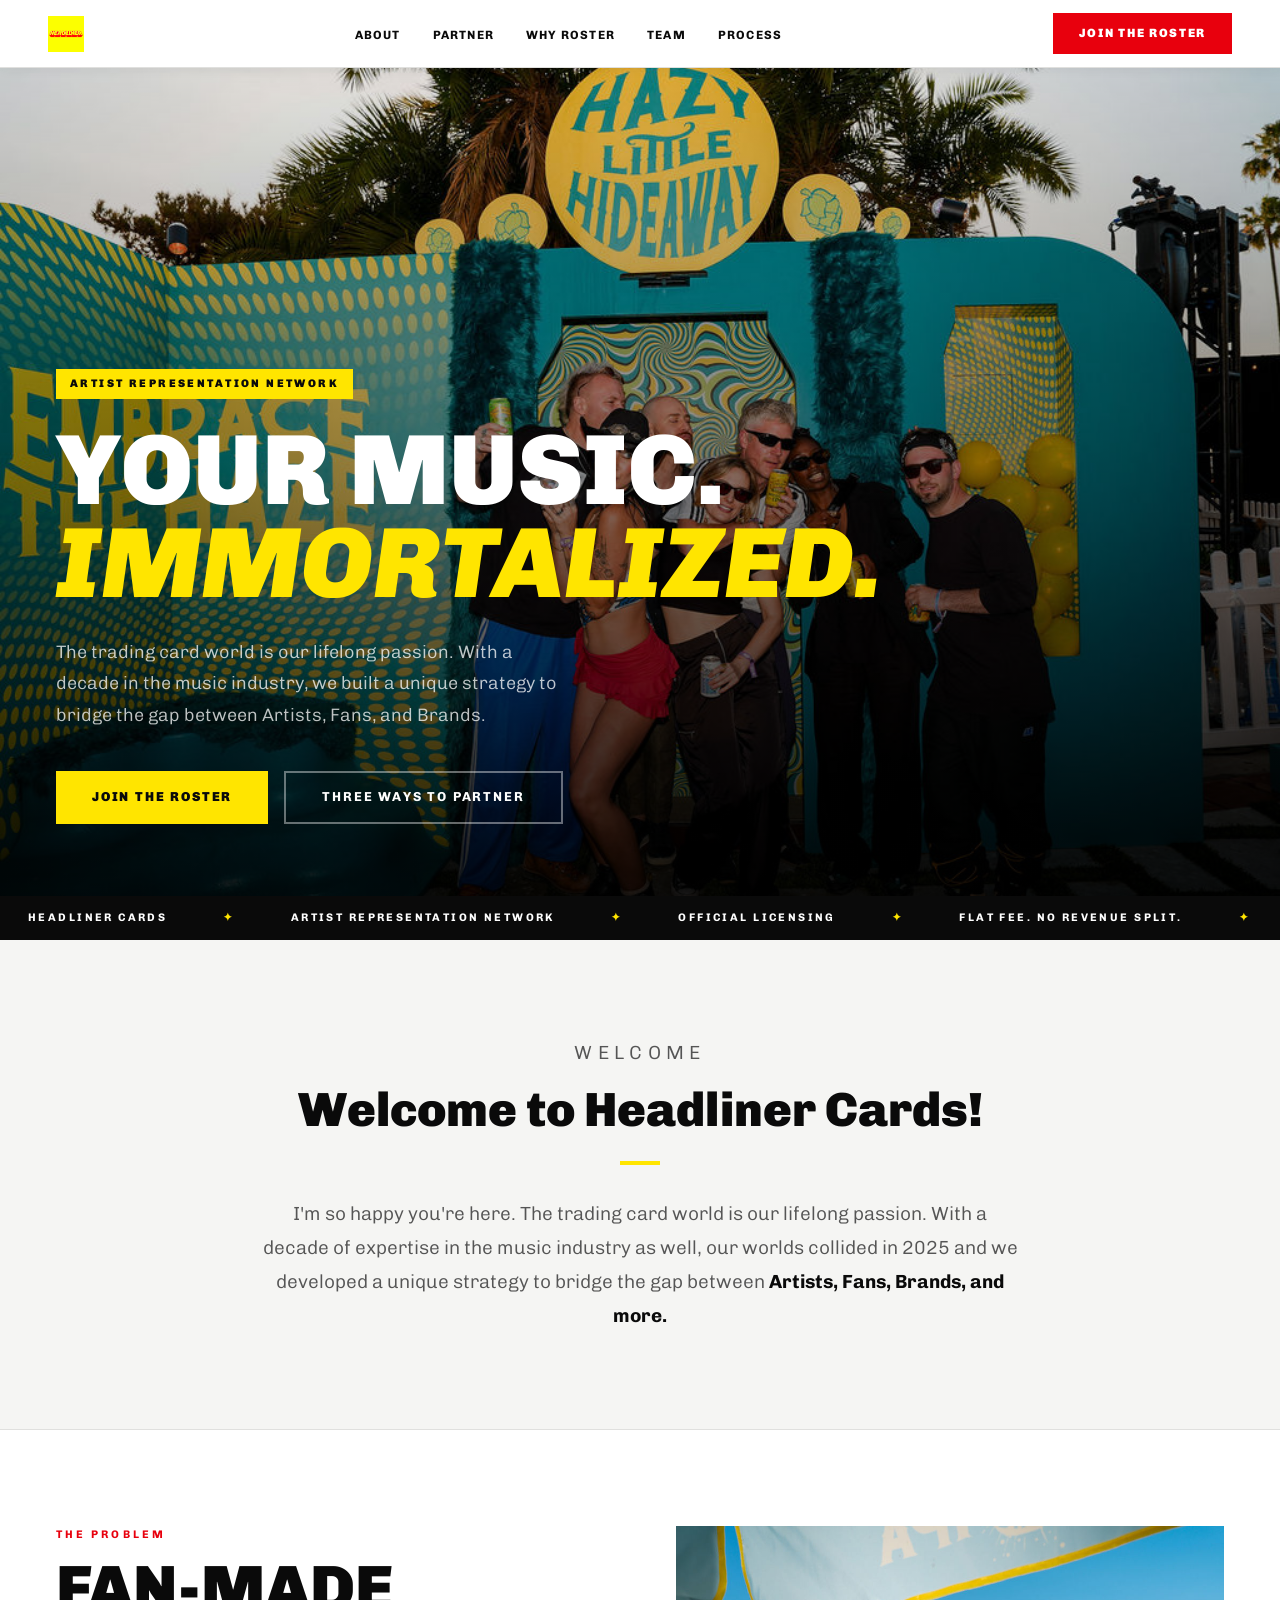
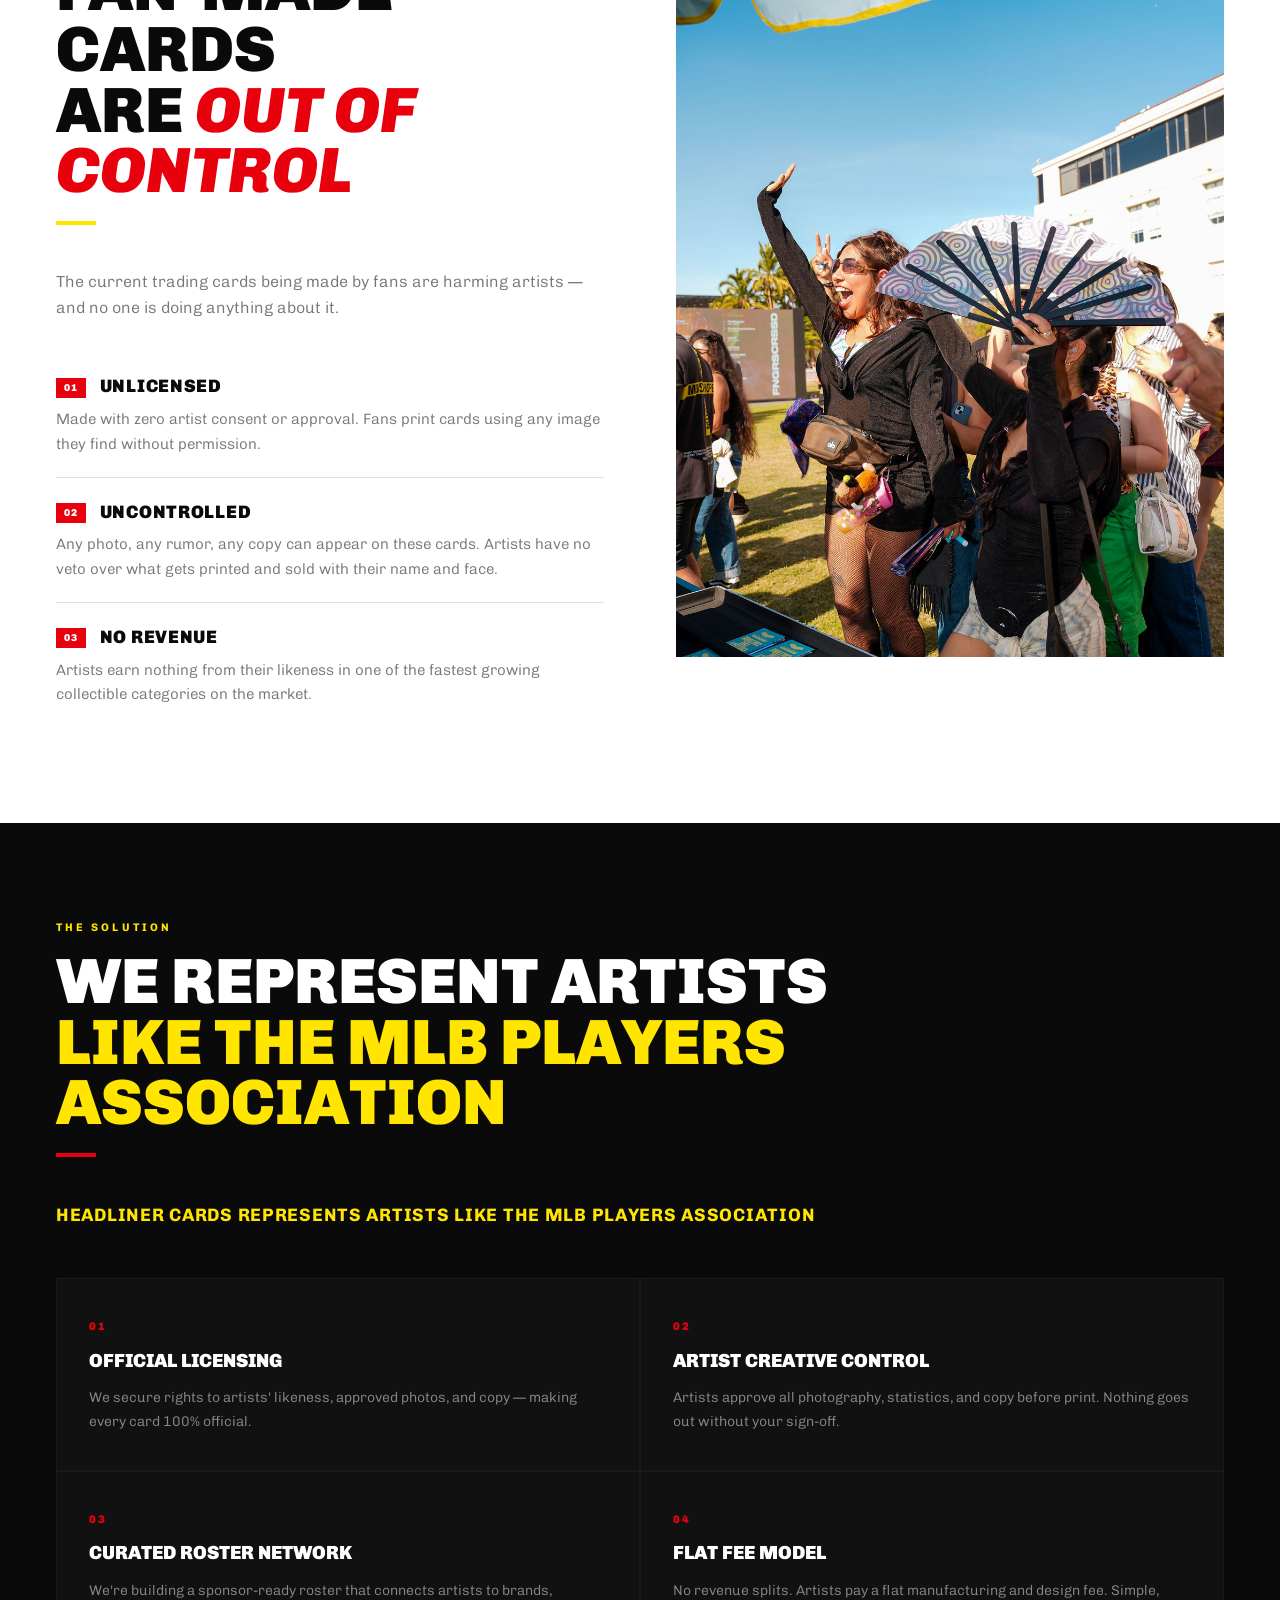
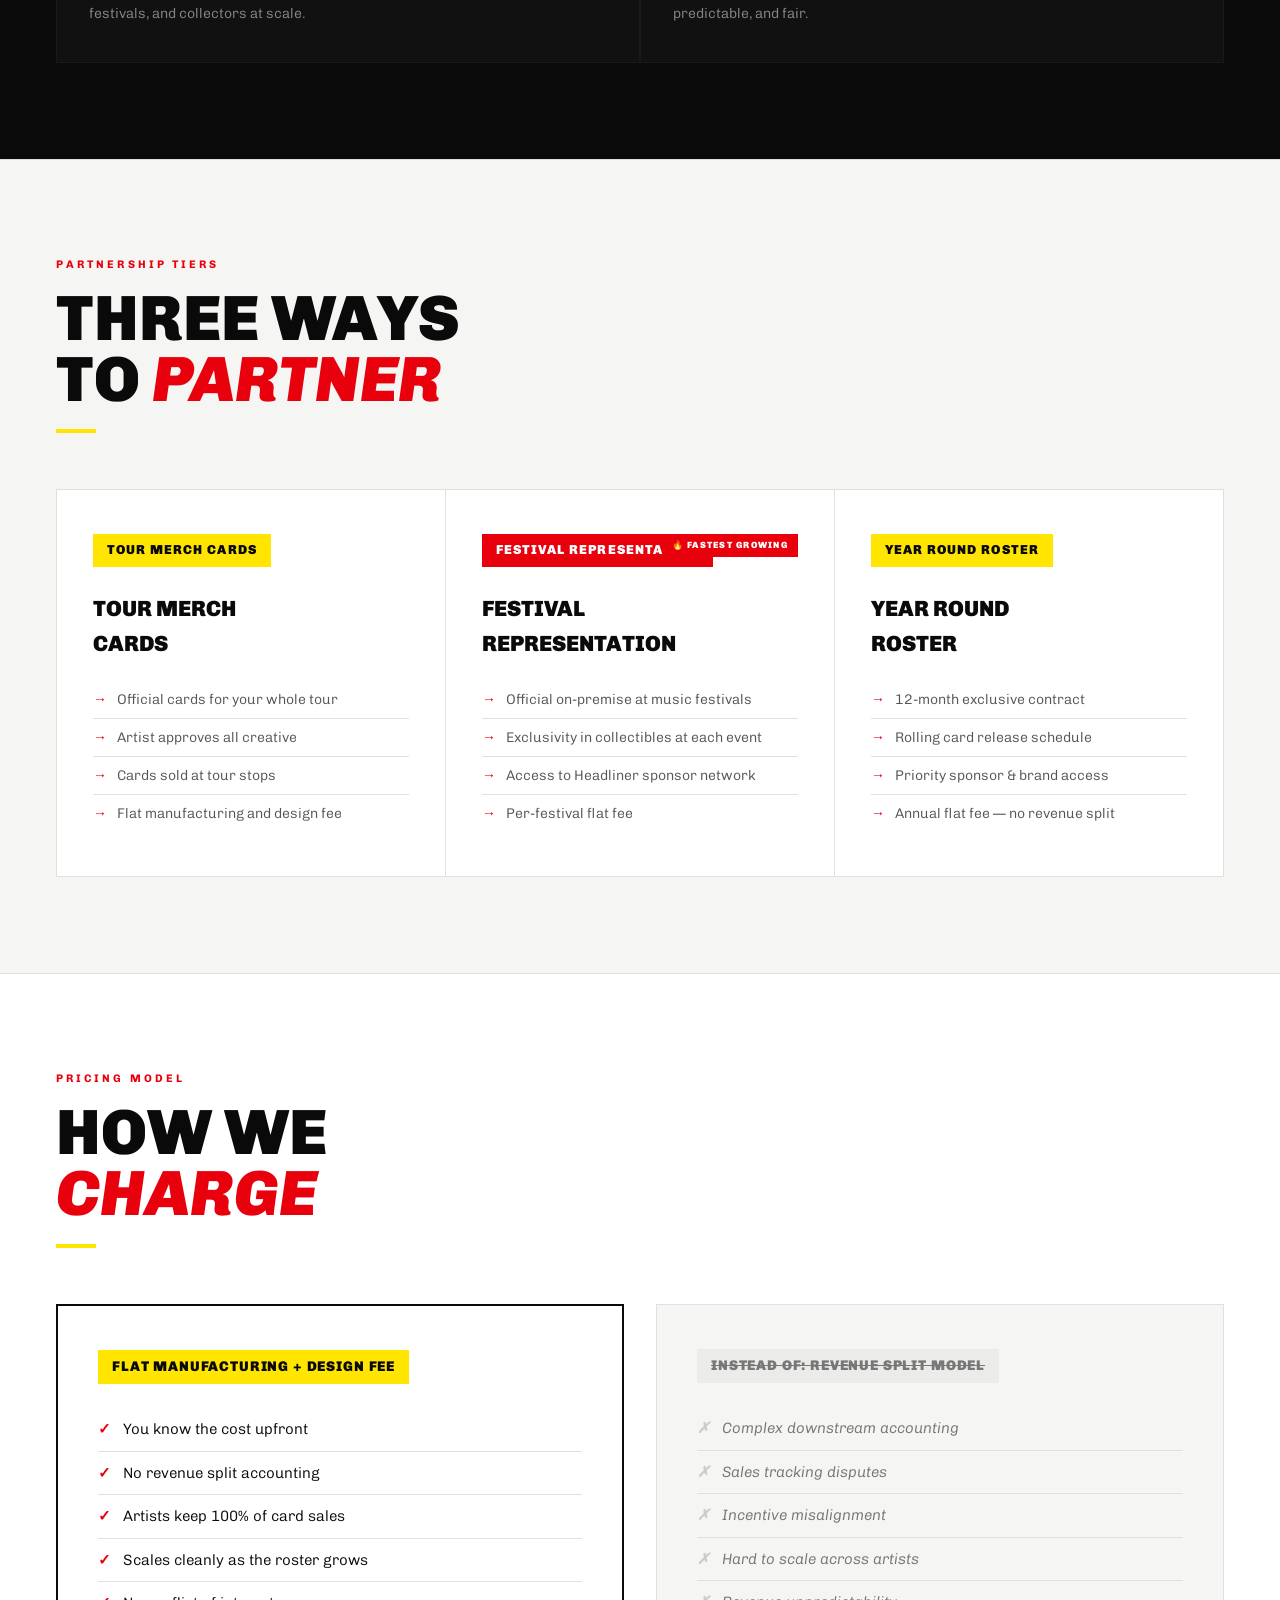
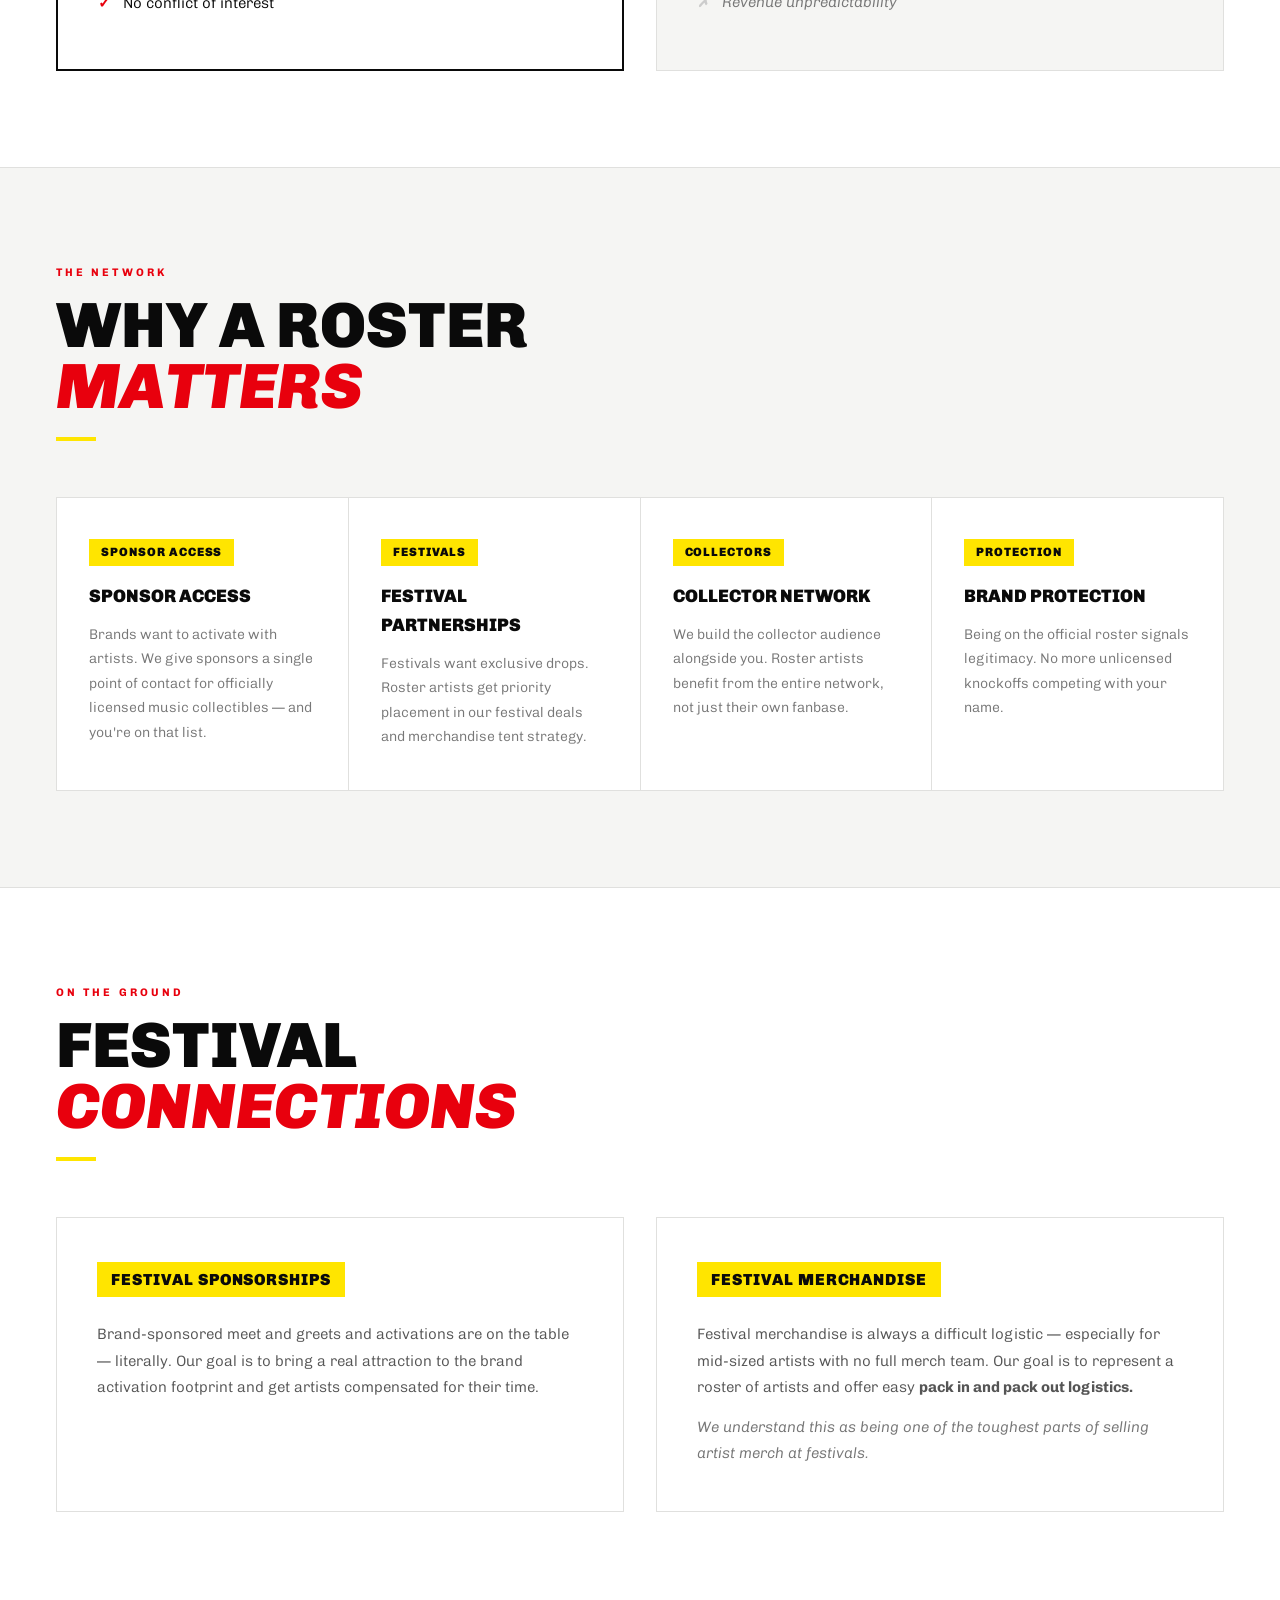
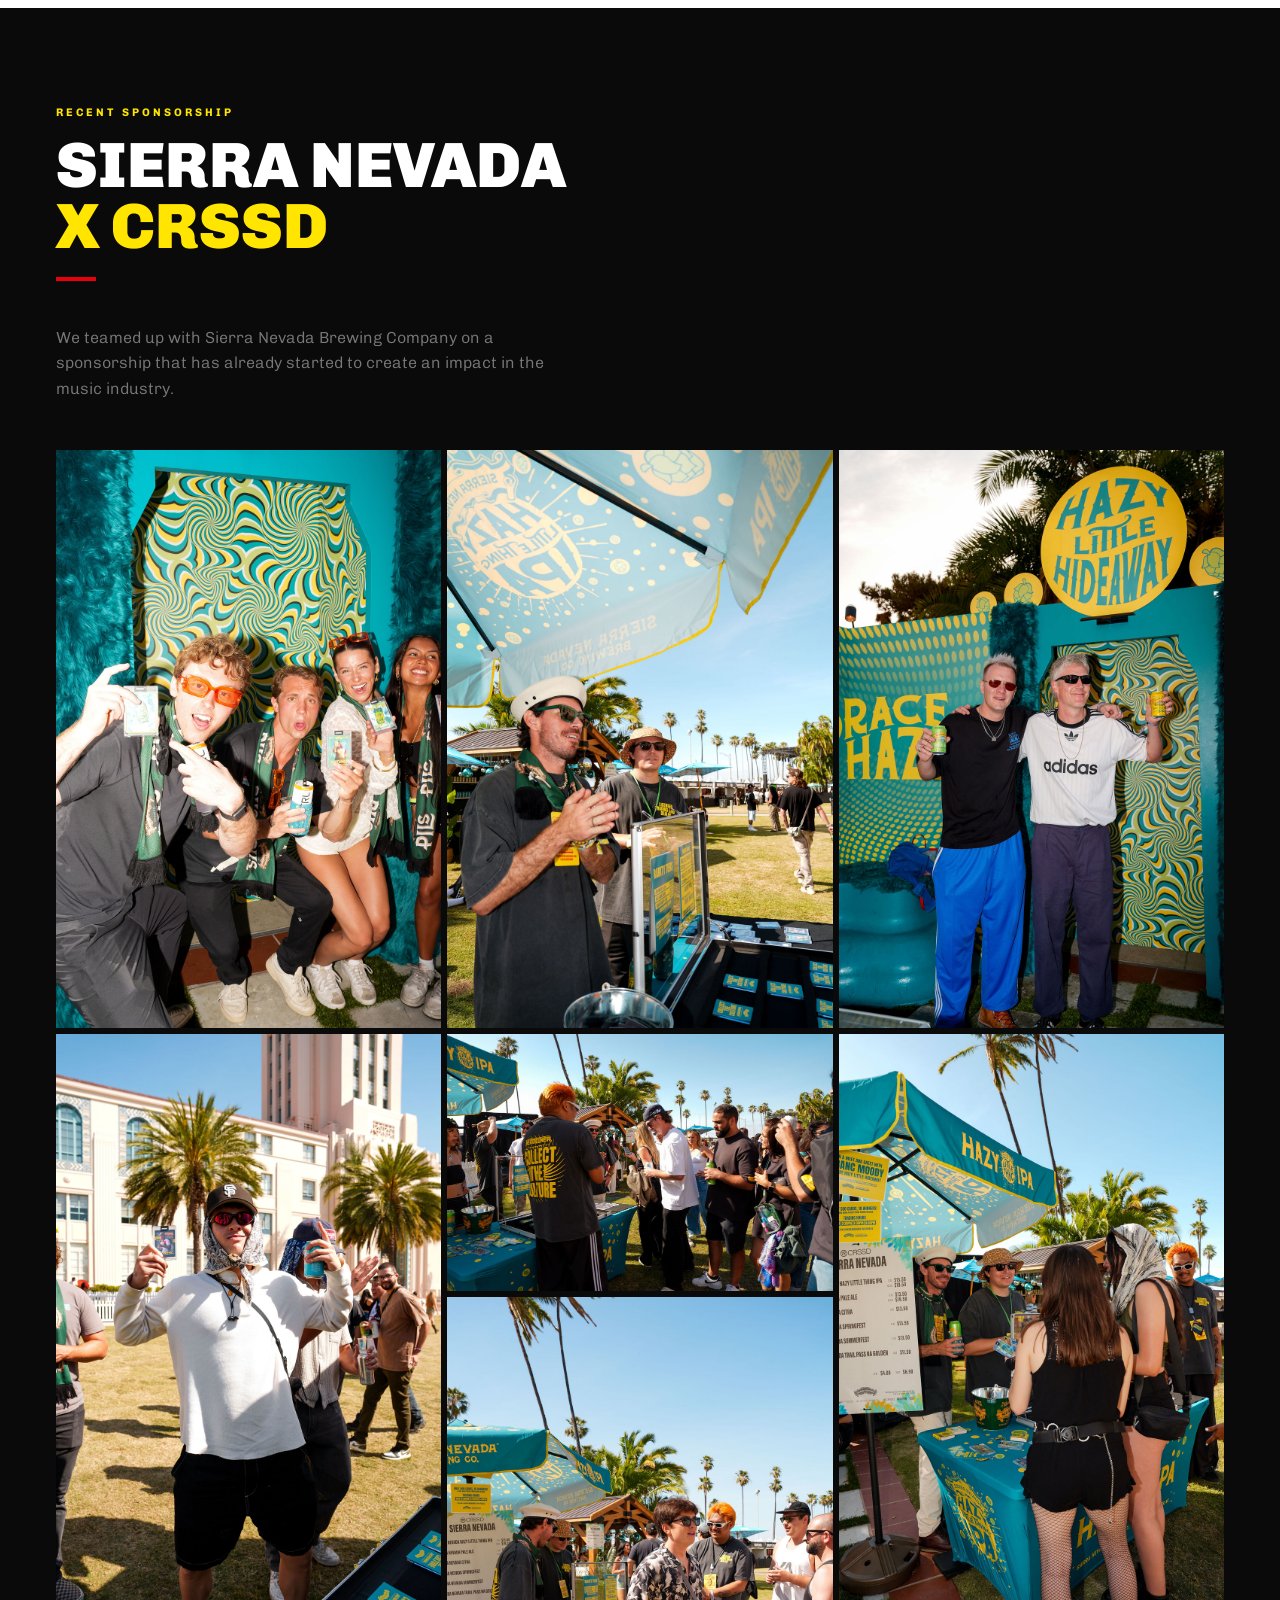
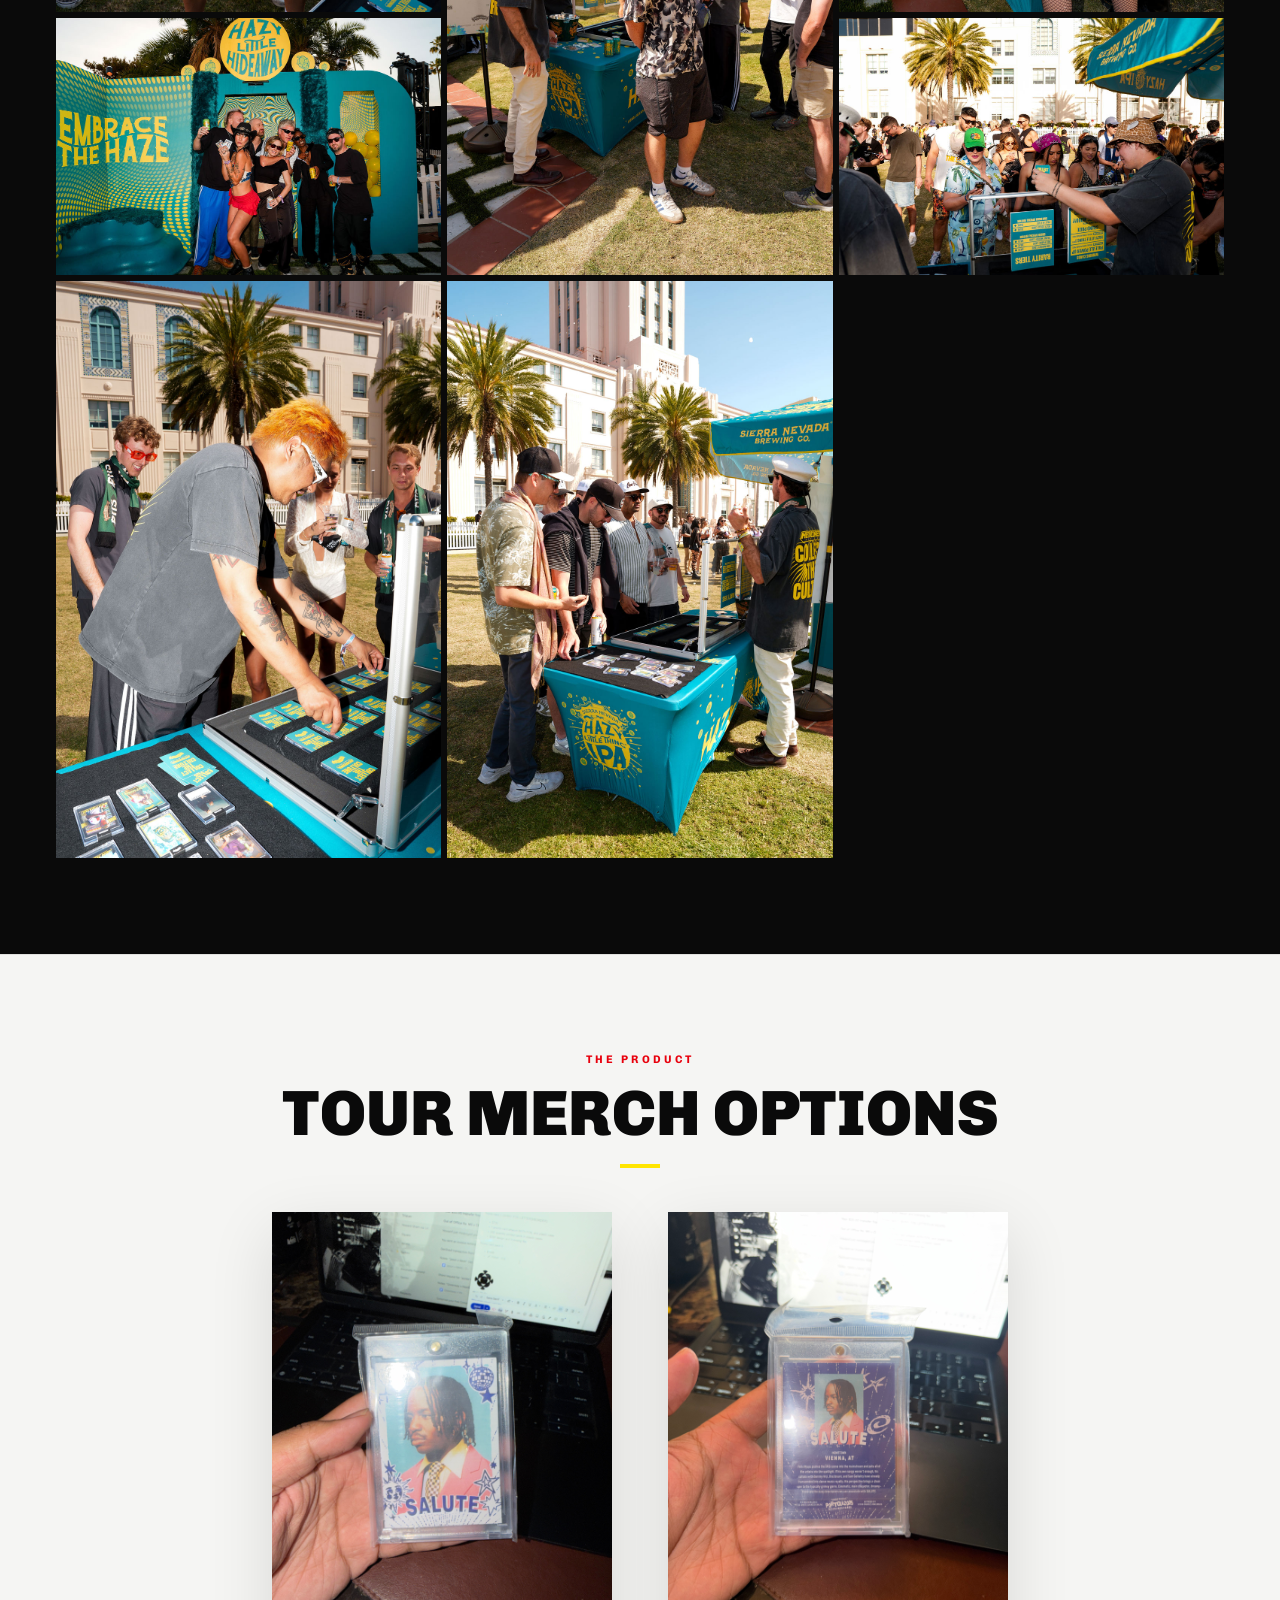
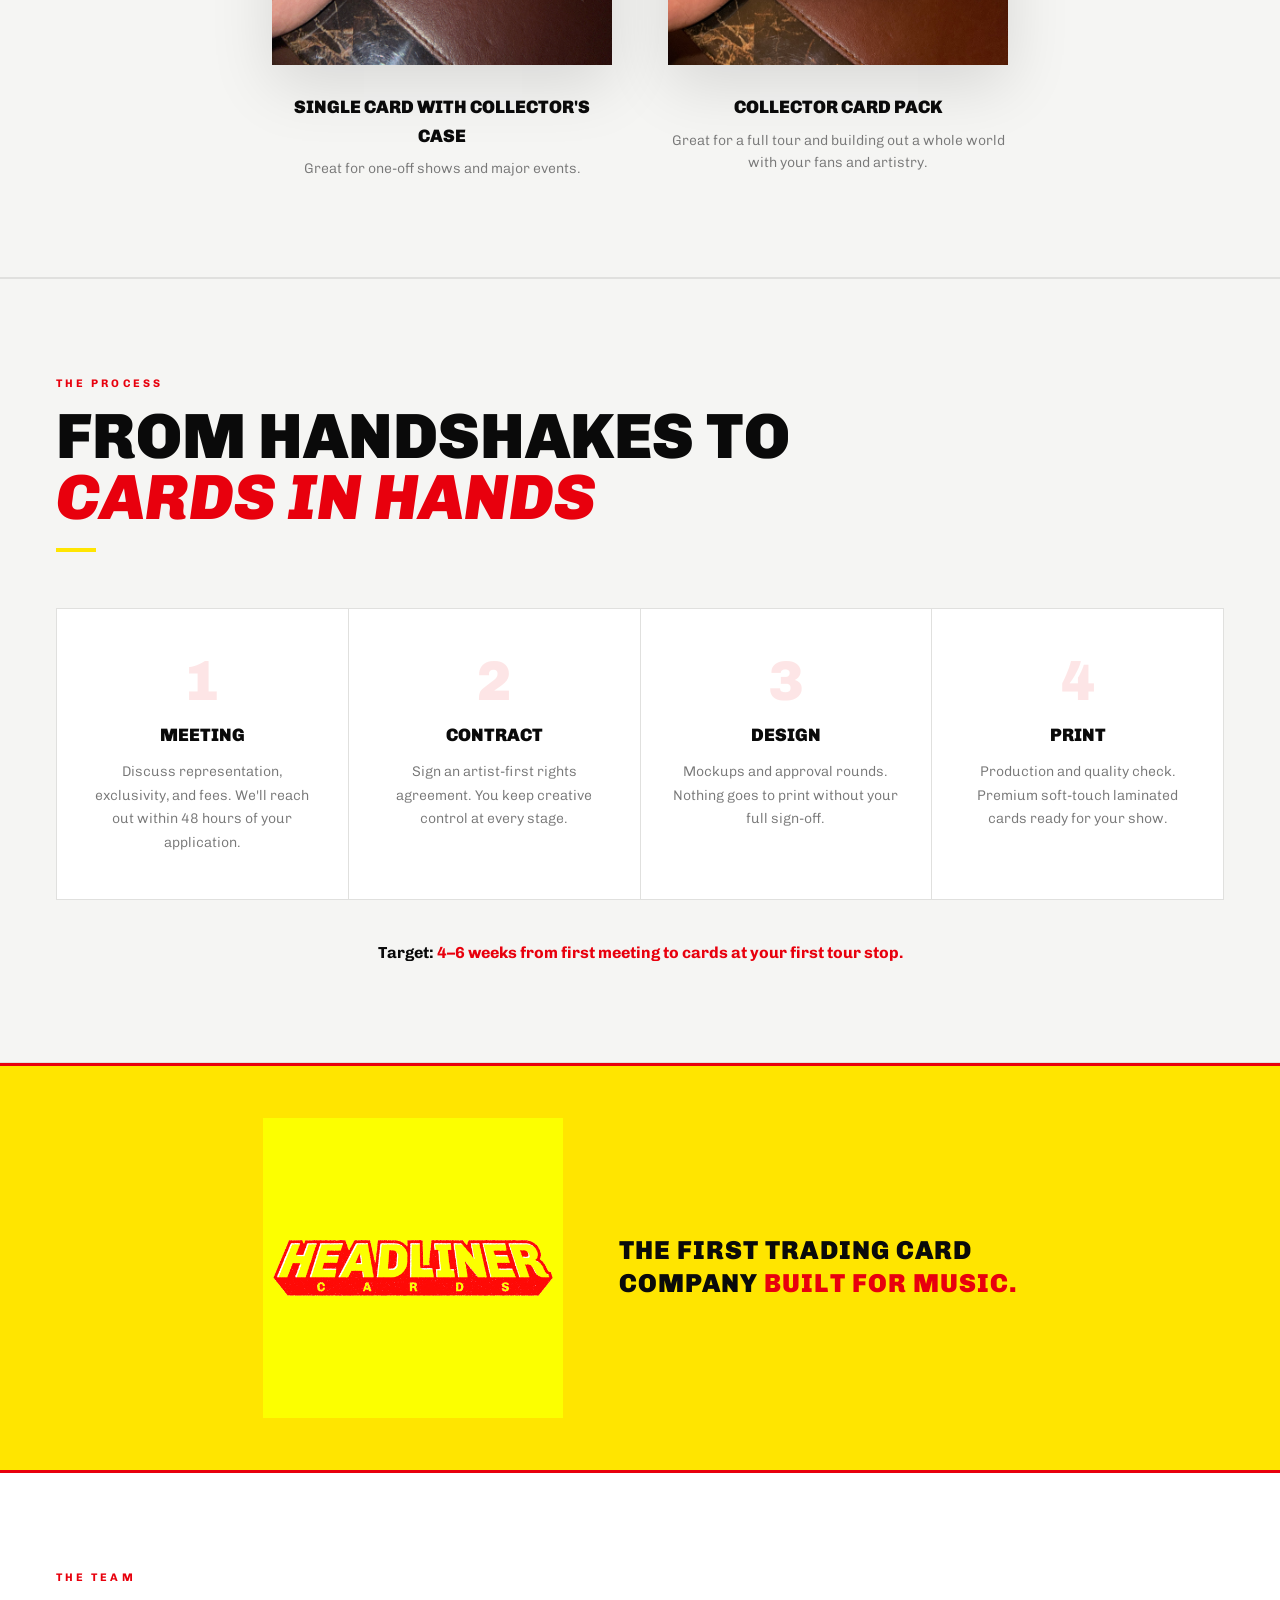
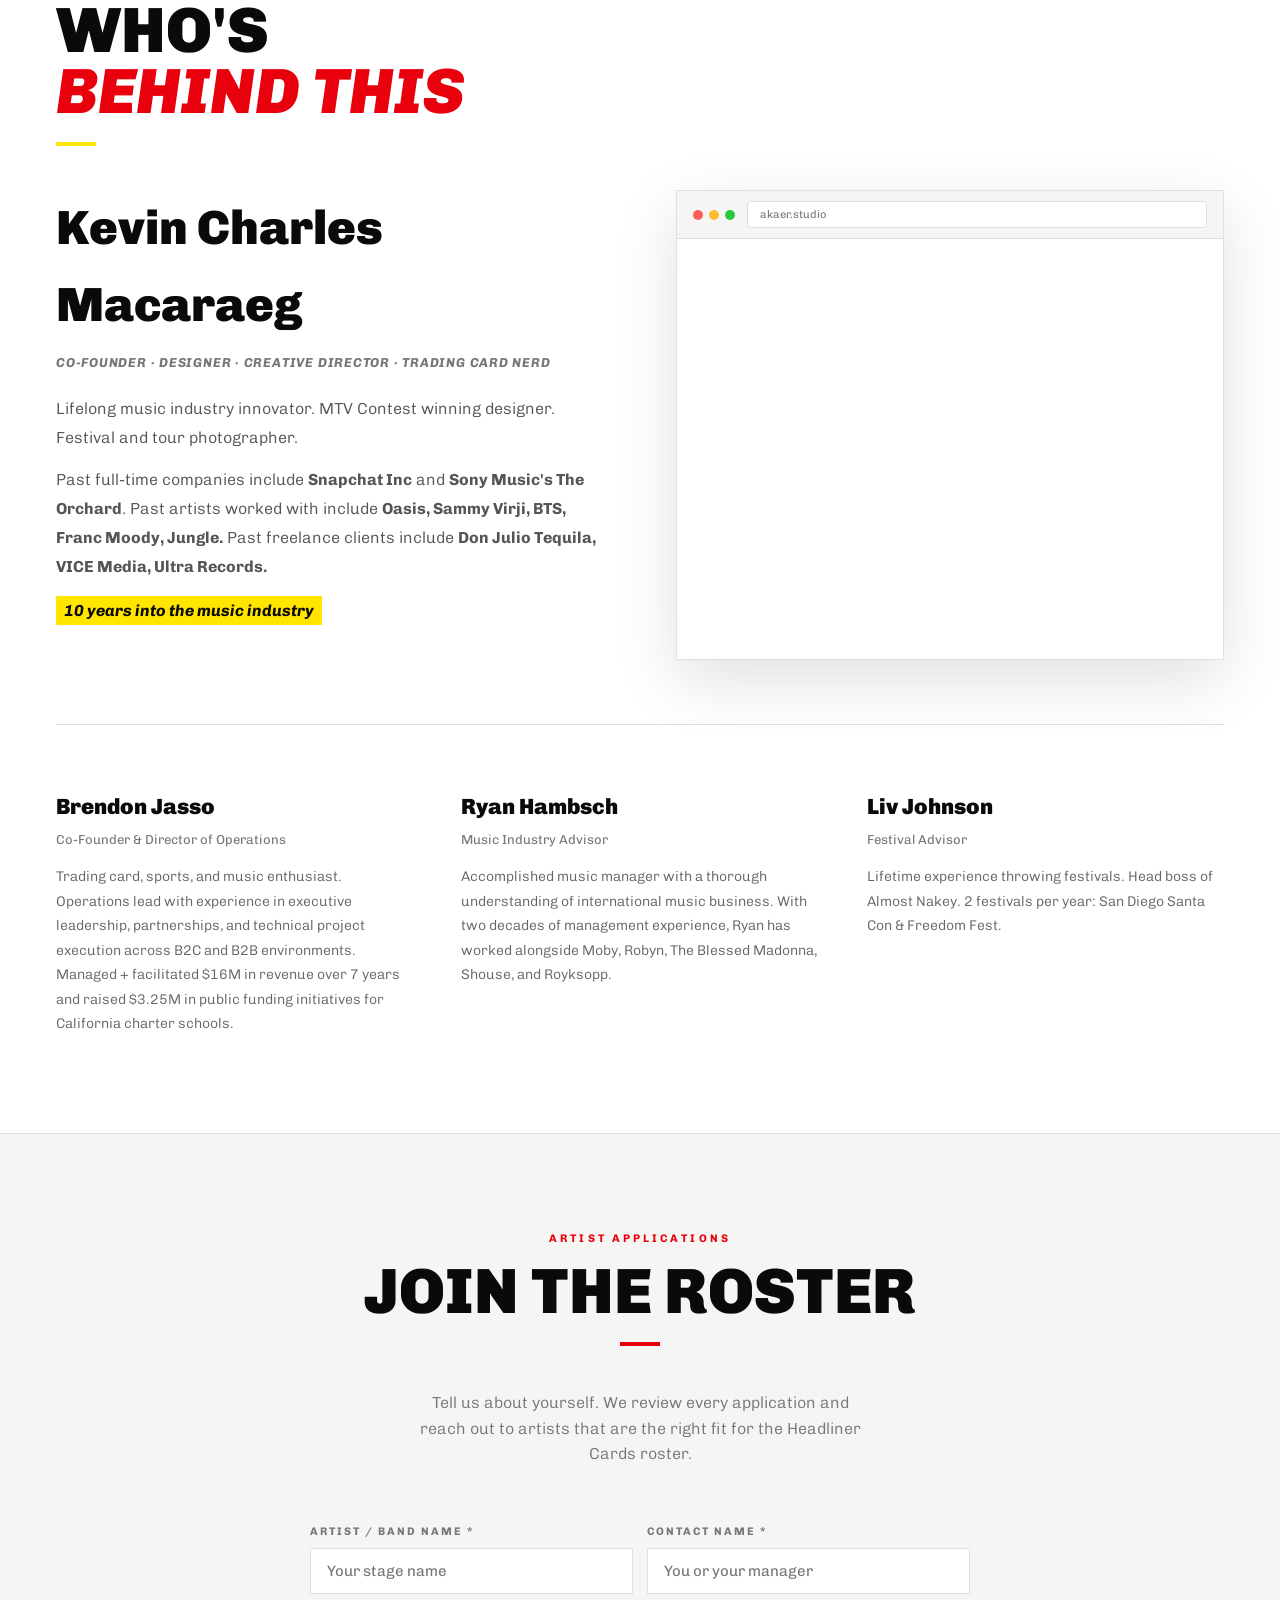
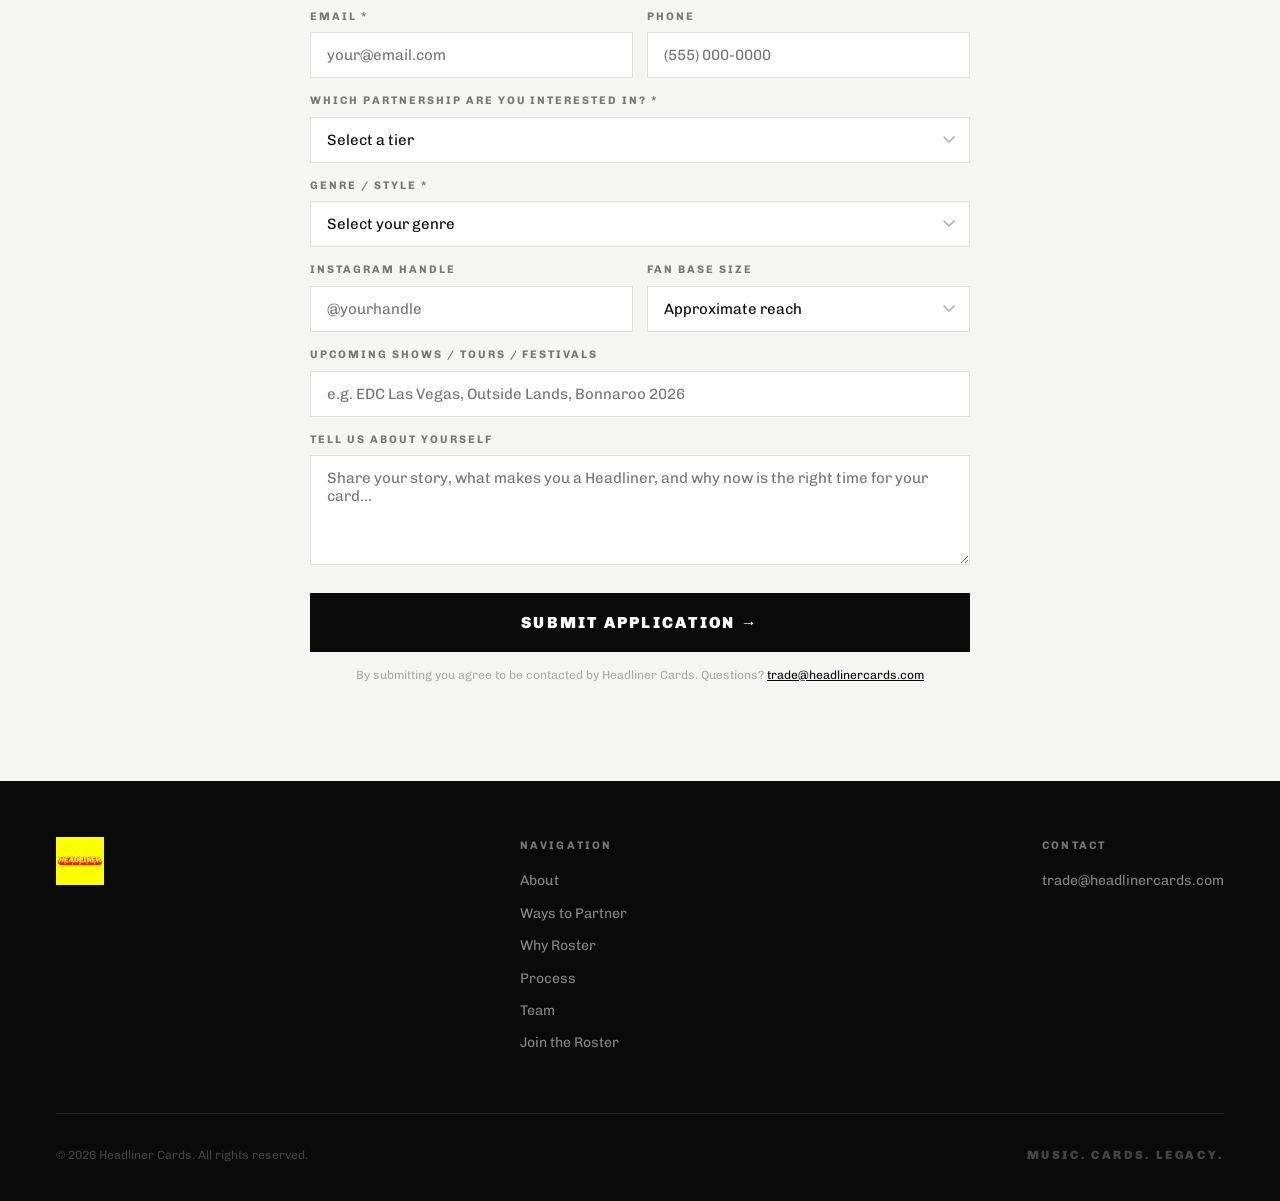
==== commit 0b6c9d5e: "Remove phone number and address from footer Co-Authored-By: Claude Sonnet 4.6 <noreply@anthropic.com" ====
--- a/index.html
+++ b/index.html
@@ -1015,8 +1015,6 @@
       <div class="footer-col">
         <h4>Contact</h4>
         <a href="mailto:trade@headlinercards.com">trade@headlinercards.com</a>
-        <a href="tel:18582314427">(858) 231-4427</a>
-        <a href="#">831 Chalcedony St, San Diego, CA 92109</a>
       </div>
     </div>
     <div class="footer-bottom">
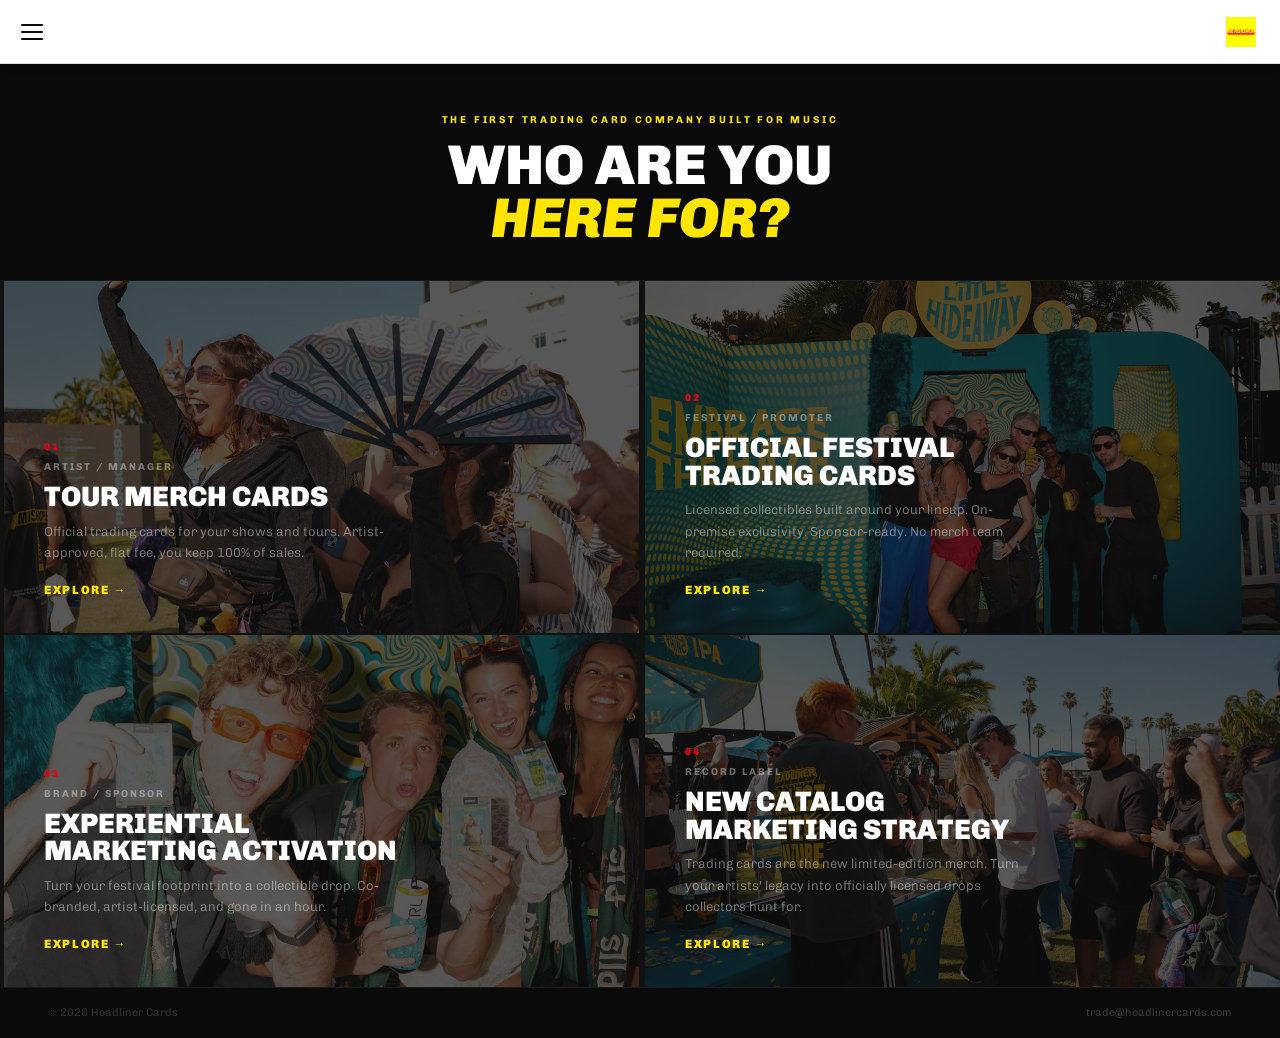
==== commit 88801c6a: "Rebuild as multi-path SPA with audience-specific UX flows - Replaced single artist page with full SP" ====
--- a/index.html
+++ b/index.html
@@ -3,1058 +3,1157 @@
 <head>
   <meta charset="UTF-8" />
   <meta name="viewport" content="width=device-width, initial-scale=1.0" />
-  <title>Headliner Cards — Artist Representation Network</title>
+  <title>Headliner Cards</title>
   <link rel="preconnect" href="https://fonts.googleapis.com" />
   <link rel="preconnect" href="https://fonts.gstatic.com" crossorigin />
   <link href="https://fonts.googleapis.com/css2?family=Chivo:ital,wght@0,300;0,400;0,700;0,900;1,700;1,900&display=swap" rel="stylesheet" />
   <style>
-    *, *::before, *::after { box-sizing: border-box; margin: 0; padding: 0; }
-
+    *, *::before, *::after { box-sizing: border-box; margin: 0; padding: 0; font-family: inherit; }
     :root {
-      --yellow: #FFE500;
-      --red:    #E8000D;
-      --black:  #0A0A0A;
-      --white:  #FFFFFF;
-      --off:    #F5F5F3;
-      --light:  #EBEBEA;
-      --muted:  #777777;
-      --border: #E0E0DE;
-    }
-
-    html { scroll-behavior: smooth; }
-
-    body {
-      background: var(--white);
-      color: var(--black);
-      font-family: 'Chivo', sans-serif;
-      font-size: 16px;
-      line-height: 1.6;
-      overflow-x: hidden;
-    }
-
-    /* ─── NAV ─── */
-    nav {
-      position: fixed;
-      top: 0; left: 0; right: 0;
-      z-index: 100;
-      display: flex;
-      align-items: center;
-      justify-content: space-between;
-      padding: 0 48px;
-      height: 68px;
-      background: var(--white);
+      --yellow: #FFE500; --red: #E8000D; --black: #0A0A0A;
+      --white: #FFFFFF; --off: #F5F5F3; --light: #EBEBEA;
+      --muted: #777777; --border: #E0E0DE;
+    }
+    html { scroll-behavior: smooth; font-family: 'Chivo', sans-serif; }
+    body { background: var(--white); color: var(--black); font-family: 'Chivo', sans-serif; font-size: 16px; line-height: 1.6; overflow-x: hidden; }
+
+    /* ─── TOPBAR ─── */
+    .topbar {
+      position: fixed; top: 0; left: 0; right: 0; z-index: 100;
+      height: 64px; background: var(--white);
       border-bottom: 1px solid var(--border);
       box-shadow: 0 1px 12px rgba(0,0,0,0.06);
-    }
-    .nav-logo img { height: 36px; width: auto; display: block; }
-    .nav-links { display: flex; gap: 32px; list-style: none; }
-    .nav-links a {
-      color: var(--black);
-      text-decoration: none;
-      font-weight: 700;
-      font-size: 12px;
-      letter-spacing: 0.1em;
-      text-transform: uppercase;
+      display: flex; align-items: center; justify-content: space-between;
+      padding: 0 24px 0 8px;
+    }
+    .menu-btn {
+      width: 48px; height: 48px; background: none; border: none;
+      cursor: pointer; display: flex; flex-direction: column;
+      justify-content: center; align-items: center; gap: 5px; flex-shrink: 0;
+    }
+    .menu-btn span {
+      display: block; width: 22px; height: 2px;
+      background: var(--black); border-radius: 1px;
+      transition: transform 0.28s ease, opacity 0.2s ease;
+      transform-origin: center;
+    }
+    .menu-btn.open span:nth-child(1) { transform: translateY(7px) rotate(45deg); }
+    .menu-btn.open span:nth-child(2) { opacity: 0; transform: scaleX(0); }
+    .menu-btn.open span:nth-child(3) { transform: translateY(-7px) rotate(-45deg); }
+    .topbar-logo { display: flex; align-items: center; text-decoration: none; }
+    .topbar-logo img { height: 30px; width: auto; display: block; }
+    .topbar-cta {
+      background: var(--red); color: var(--white);
+      font-family: 'Chivo', sans-serif;
+      font-weight: 900; font-size: 11px; letter-spacing: 0.14em;
+      text-transform: uppercase; padding: 10px 20px;
+      border: none; cursor: pointer;
+      white-space: nowrap; transition: opacity 0.2s;
+      display: none;
+    }
+    .topbar-cta:hover { opacity: 0.85; }
+    .topbar-cta.visible { display: block; }
+
+    /* ─── DRAWER OVERLAY ─── */
+    .drawer-overlay {
+      position: fixed; inset: 0; z-index: 199;
+      background: rgba(0,0,0,0.55);
+      opacity: 0; pointer-events: none;
+      transition: opacity 0.3s ease;
+    }
+    .drawer-overlay.visible { opacity: 1; pointer-events: auto; }
+
+    /* ─── DRAWER ─── */
+    .drawer {
+      position: fixed; top: 0; left: -320px; bottom: 0;
+      width: 300px; z-index: 200;
+      background: var(--black);
+      border-right: 1px solid #1c1c1c;
+      display: flex; flex-direction: column;
+      transition: left 0.32s cubic-bezier(0.4, 0, 0.2, 1);
+      overflow-y: auto;
+    }
+    .drawer.open { left: 0; }
+    .drawer-head {
+      display: flex; align-items: center; justify-content: space-between;
+      padding: 20px 20px 0;
+      flex-shrink: 0;
+    }
+    .drawer-head img { height: 22px; width: auto; opacity: 0.7; }
+    .drawer-close {
+      width: 36px; height: 36px; background: none; border: none;
+      cursor: pointer; color: rgba(255,255,255,0.4);
+      font-size: 24px; line-height: 1; display: flex;
+      align-items: center; justify-content: center;
       transition: color 0.2s;
     }
-    .nav-links a:hover { color: var(--red); }
-    .nav-cta {
-      background: var(--red);
-      color: var(--white);
-      font-weight: 900;
-      font-size: 12px;
-      letter-spacing: 0.14em;
-      text-transform: uppercase;
-      padding: 11px 26px;
-      text-decoration: none;
-      transition: opacity 0.2s;
-    }
-    .nav-cta:hover { opacity: 0.85; }
+    .drawer-close:hover { color: var(--white); }
+    .drawer-eyebrow {
+      font-size: 9px; font-weight: 700; letter-spacing: 0.28em;
+      text-transform: uppercase; color: var(--yellow);
+      padding: 20px 20px 4px;
+    }
+    .drawer-divider { height: 1px; background: #1c1c1c; margin: 0 20px 4px; }
+    .drawer-nav { flex: 1; padding-bottom: 8px; }
+    .drawer-item {
+      display: flex; align-items: center; justify-content: space-between;
+      width: 100%; padding: 14px 20px;
+      background: none; border: none; border-left: 3px solid transparent;
+      cursor: pointer; text-align: left;
+      transition: border-color 0.2s, background 0.15s;
+    }
+    .drawer-item:hover { background: rgba(255,255,255,0.04); border-color: rgba(255,229,0,0.5); }
+    .drawer-item.active { border-color: var(--red); background: rgba(255,255,255,0.03); }
+    .drawer-item-text { flex: 1; }
+    .drawer-item-label { font-weight: 900; font-size: 15px; text-transform: uppercase; letter-spacing: 0.04em; color: var(--white); line-height: 1; margin-bottom: 3px; }
+    .drawer-item-sub { font-size: 11px; color: rgba(255,255,255,0.32); font-weight: 300; }
+    .drawer-item-arrow { color: var(--yellow); font-size: 16px; opacity: 0; transition: opacity 0.2s; margin-left: 12px; }
+    .drawer-item:hover .drawer-item-arrow,
+    .drawer-item.active .drawer-item-arrow { opacity: 1; }
+    .drawer-footer {
+      padding: 16px 20px 24px; border-top: 1px solid #1c1c1c;
+      flex-shrink: 0;
+    }
+    .drawer-footer a { font-size: 11px; color: rgba(255,255,255,0.25); text-decoration: none; letter-spacing: 0.08em; transition: color 0.2s; }
+    .drawer-footer a:hover { color: var(--yellow); }
+
+    /* ─── VIEWS ─── */
+    .view { display: none; }
+    .view.active { display: block; animation: viewFadeIn 0.22s ease forwards; }
+    @keyframes viewFadeIn { from { opacity: 0; } to { opacity: 1; } }
+
+    /* ─── GATE ─── */
+    .gate-body { background: var(--black); }
+    .gate-intro {
+      padding: 48px 56px 36px; text-align: center;
+      background: var(--black); border-bottom: 1px solid #1a1a1a;
+    }
+    .gate-eyebrow { font-size: 10px; font-weight: 700; letter-spacing: 0.28em; text-transform: uppercase; color: var(--yellow); margin-bottom: 10px; display: block; }
+    .gate-headline { font-weight: 900; font-size: clamp(28px, 5vw, 56px); line-height: 0.95; text-transform: uppercase; color: var(--white); }
+    .gate-headline em { color: var(--yellow); font-style: italic; }
+    .gate-grid {
+      display: grid; grid-template-columns: 1fr 1fr;
+      gap: 2px; background: #111;
+      min-height: calc(100vh - 64px - 130px);
+    }
+    .gate-tile {
+      position: relative; overflow: hidden;
+      display: flex; align-items: flex-end;
+      padding: 36px 40px; min-height: 280px;
+      border-left: 4px solid transparent;
+      cursor: pointer; background: none; border-top: none; border-right: none; border-bottom: none;
+      text-align: left;
+      transition: border-color 0.25s;
+    }
+    .gate-tile:hover { border-color: var(--yellow); }
+    .tile-bg { position: absolute; inset: 0; background-size: cover; background-position: center; opacity: 0.3; transition: opacity 0.35s; }
+    .gate-tile:hover .tile-bg { opacity: 0.48; }
+    .tile-content { position: relative; z-index: 1; }
+    .tile-num { font-size: 10px; font-weight: 900; letter-spacing: 0.22em; color: var(--red); margin-bottom: 8px; display: block; }
+    .tile-cat { font-size: 10px; font-weight: 700; letter-spacing: 0.2em; text-transform: uppercase; color: rgba(255,255,255,0.4); margin-bottom: 10px; display: block; }
+    .tile-headline { font-weight: 900; font-size: clamp(20px, 2.2vw, 32px); text-transform: uppercase; color: var(--white); line-height: 0.97; margin-bottom: 10px; }
+    .tile-teaser { font-size: 13px; color: rgba(255,255,255,0.45); font-weight: 300; line-height: 1.65; max-width: 340px; margin-bottom: 18px; }
+    .tile-arrow { font-weight: 900; font-size: 12px; letter-spacing: 0.14em; text-transform: uppercase; color: var(--yellow); }
+    .gate-footer-bar { background: var(--black); border-top: 1px solid #1a1a1a; padding: 16px 48px; display: flex; justify-content: space-between; align-items: center; flex-wrap: wrap; gap: 8px; }
+    .gate-footer-bar p { font-size: 11px; color: #333; }
+    .gate-footer-bar a { font-size: 11px; color: rgba(255,255,255,0.2); text-decoration: none; transition: color 0.2s; }
+    .gate-footer-bar a:hover { color: var(--yellow); }
 
     /* ─── HERO ─── */
-    .hero {
-      position: relative;
-      height: 92vh;
-      min-height: 620px;
-      margin-top: 68px;
-      display: flex;
-      align-items: flex-end;
-      overflow: hidden;
-    }
+    .hero { position: relative; height: 92vh; min-height: 580px; margin-top: 64px; display: flex; align-items: flex-end; overflow: hidden; }
     .hero-slideshow { position: absolute; inset: 0; }
-    .hero-slide {
-      position: absolute; inset: 0;
-      background-size: cover;
-      background-position: center 20%;
-      opacity: 0;
-      transition: opacity 1.4s ease-in-out;
-    }
+    .hero-slide { position: absolute; inset: 0; background-size: cover; background-position: center 20%; opacity: 0; transition: opacity 1.4s ease-in-out; }
     .hero-slide.active { opacity: 1; }
-    .hero-overlay {
-      position: absolute; inset: 0;
-      background: linear-gradient(to top, rgba(0,0,0,0.85) 0%, rgba(0,0,0,0.4) 55%, rgba(0,0,0,0.1) 100%);
-      z-index: 1;
-    }
-    .hero-content {
-      position: relative; z-index: 2;
-      padding: 0 56px 72px;
-      max-width: 860px;
-    }
-    .hero-eyebrow {
-      display: inline-block;
-      background: var(--yellow);
-      color: var(--black);
-      font-size: 11px; font-weight: 900;
-      letter-spacing: 0.22em;
-      text-transform: uppercase;
-      padding: 6px 14px;
-      margin-bottom: 24px;
-    }
-    .hero h1 {
-      font-weight: 900;
-      font-size: clamp(48px, 8vw, 100px);
-      line-height: 0.93;
-      text-transform: uppercase;
-      color: var(--white);
-      margin-bottom: 28px;
-    }
+    .hero-overlay { position: absolute; inset: 0; background: linear-gradient(to top, rgba(0,0,0,0.85) 0%, rgba(0,0,0,0.4) 55%, rgba(0,0,0,0.1) 100%); z-index: 1; }
+    .hero-content { position: relative; z-index: 2; padding: 0 56px 72px; max-width: 900px; }
+    .hero-eyebrow { display: inline-block; background: var(--yellow); color: var(--black); font-size: 11px; font-weight: 900; letter-spacing: 0.22em; text-transform: uppercase; padding: 6px 14px; margin-bottom: 24px; }
+    .hero h1 { font-weight: 900; font-size: clamp(48px, 8vw, 96px); line-height: 0.93; text-transform: uppercase; color: var(--white); margin-bottom: 28px; }
     .hero h1 em { font-style: italic; color: var(--yellow); }
-    .hero-sub {
-      font-size: 18px; color: rgba(255,255,255,0.75);
-      max-width: 520px; margin-bottom: 40px;
-      font-weight: 300; line-height: 1.75;
-    }
-    .btn-yellow {
-      display: inline-block; background: var(--yellow); color: var(--black);
-      font-weight: 900; font-size: 13px; letter-spacing: 0.14em;
-      text-transform: uppercase; padding: 16px 36px;
-      text-decoration: none; margin-right: 12px; transition: opacity 0.2s;
-    }
+    .hero-sub { font-size: 18px; color: rgba(255,255,255,0.75); max-width: 540px; margin-bottom: 40px; font-weight: 300; line-height: 1.75; }
+    .btn-yellow { display: inline-block; background: var(--yellow); color: var(--black); font-weight: 900; font-size: 13px; letter-spacing: 0.14em; text-transform: uppercase; padding: 16px 36px; text-decoration: none; margin-right: 12px; transition: opacity 0.2s; border: none; cursor: pointer; }
     .btn-yellow:hover { opacity: 0.88; }
-    .btn-outline-white {
-      display: inline-block; border: 2px solid rgba(255,255,255,0.4);
-      color: var(--white); font-weight: 700; font-size: 13px;
-      letter-spacing: 0.14em; text-transform: uppercase;
-      padding: 14px 36px; text-decoration: none; transition: border-color 0.2s, color 0.2s;
-    }
+    .btn-outline-white { display: inline-block; border: 2px solid rgba(255,255,255,0.4); color: var(--white); font-weight: 700; font-size: 13px; letter-spacing: 0.14em; text-transform: uppercase; padding: 14px 36px; text-decoration: none; transition: border-color 0.2s, color 0.2s; background: none; cursor: pointer; }
     .btn-outline-white:hover { border-color: var(--yellow); color: var(--yellow); }
 
     /* ─── TICKER ─── */
     .ticker-wrap { overflow: hidden; background: var(--black); padding: 13px 0; }
-    .ticker { display: flex; animation: ticker 32s linear infinite; width: max-content; }
-    .ticker-item {
-      font-weight: 700; font-size: 11px; letter-spacing: 0.22em;
-      text-transform: uppercase; color: var(--white); padding: 0 28px; white-space: nowrap;
-    }
+    .ticker { display: flex; animation: ticker 36s linear infinite; width: max-content; }
+    .ticker-item { font-weight: 700; font-size: 11px; letter-spacing: 0.22em; text-transform: uppercase; color: var(--white); padding: 0 28px; white-space: nowrap; }
     .ticker-sep { color: var(--yellow); }
     @keyframes ticker { from { transform: translateX(0); } to { transform: translateX(-50%); } }
 
-    /* ─── SHARED SECTION STYLES ─── */
+    /* ─── SHARED SECTIONS ─── */
     section { padding: 96px 56px; }
-    .section-label {
-      font-size: 11px; font-weight: 700; letter-spacing: 0.28em;
-      text-transform: uppercase; color: var(--red); margin-bottom: 14px;
-    }
-    .section-title {
-      font-weight: 900;
-      font-size: clamp(36px, 5vw, 68px);
-      line-height: 0.95; text-transform: uppercase;
-      color: var(--black); margin-bottom: 20px;
-    }
+    .section-label { font-size: 11px; font-weight: 700; letter-spacing: 0.28em; text-transform: uppercase; color: var(--red); margin-bottom: 14px; }
+    .section-title { font-weight: 900; font-size: clamp(36px, 5vw, 68px); line-height: 0.95; text-transform: uppercase; color: var(--black); margin-bottom: 20px; }
     .section-title em { font-style: italic; color: var(--red); }
     .rule { width: 40px; height: 4px; background: var(--yellow); margin-bottom: 44px; }
     .inner { max-width: 1200px; margin: 0 auto; }
-    .two-col { display: grid; grid-template-columns: 1fr 1fr; gap: 72px; align-items: center; }
-    .three-col { display: grid; grid-template-columns: repeat(3,1fr); gap: 2px; }
-    .four-col { display: grid; grid-template-columns: repeat(4,1fr); gap: 2px; }
-
-    /* ─── WELCOME ─── */
+
     .welcome-section { background: var(--off); border-bottom: 1px solid var(--border); }
     .welcome-inner { max-width: 760px; margin: 0 auto; text-align: center; }
-    .welcome-inner h2 {
-      font-weight: 900; font-size: clamp(28px, 4vw, 48px);
-      margin-bottom: 24px; line-height: 1.1;
-    }
-    .welcome-inner p { font-size: 19px; color: #555; line-height: 1.8; font-weight: 300; }
+    .welcome-inner h2 { font-weight: 900; font-size: clamp(28px, 4vw, 46px); margin-bottom: 24px; line-height: 1.1; }
+    .welcome-inner p { font-size: 18px; color: #555; line-height: 1.8; font-weight: 300; }
     .welcome-inner p strong { color: var(--black); font-weight: 700; }
 
-    /* ─── THE PROBLEM ─── */
     .problem-section { background: var(--white); }
     .problem-grid { display: grid; grid-template-columns: 1fr 1fr; gap: 72px; align-items: start; }
     .problem-list { list-style: none; margin-top: 8px; }
-    .problem-list li {
-      padding: 20px 0;
-      border-bottom: 1px solid var(--border);
-    }
+    .problem-list li { padding: 20px 0; border-bottom: 1px solid var(--border); }
     .problem-list li:last-child { border-bottom: none; }
-    .prob-title {
-      font-weight: 900; font-size: 18px; text-transform: uppercase;
-      letter-spacing: 0.04em; margin-bottom: 6px;
-    }
-    .prob-title span {
-      display: inline-block;
-      background: var(--red); color: var(--white);
-      font-size: 10px; font-weight: 900; letter-spacing: 0.1em;
-      padding: 2px 8px; margin-right: 10px; vertical-align: middle;
-    }
+    .prob-title { font-weight: 900; font-size: 18px; text-transform: uppercase; letter-spacing: 0.04em; margin-bottom: 6px; }
+    .prob-title span { display: inline-block; background: var(--red); color: var(--white); font-size: 10px; font-weight: 900; letter-spacing: 0.1em; padding: 2px 8px; margin-right: 10px; vertical-align: middle; }
     .prob-desc { font-size: 15px; color: var(--muted); line-height: 1.65; font-weight: 300; }
 
-    /* ─── THE SOLUTION ─── */
     .solution-section { background: var(--black); }
     .solution-section .section-label { color: var(--yellow); }
     .solution-section .section-title { color: var(--white); }
     .solution-section .section-title em { color: var(--yellow); font-style: normal; }
     .solution-section .rule { background: var(--red); }
-    .solution-sub {
-      font-size: 18px; font-weight: 700; color: var(--yellow);
-      margin-bottom: 48px; text-transform: uppercase; letter-spacing: 0.04em;
-    }
     .solution-grid { display: grid; grid-template-columns: repeat(2,1fr); gap: 2px; background: #1a1a1a; border: 1px solid #1a1a1a; }
-    .solution-item {
-      background: #111; padding: 36px 32px;
-      border-top: 3px solid transparent; transition: border-color 0.2s;
-    }
+    .solution-item { background: #111; padding: 36px 32px; border-top: 3px solid transparent; transition: border-color 0.2s; }
     .solution-item:hover { border-color: var(--yellow); }
     .sol-num { font-weight: 900; font-size: 11px; letter-spacing: 0.2em; color: var(--red); margin-bottom: 10px; }
     .sol-title { font-weight: 900; font-size: 19px; text-transform: uppercase; color: var(--white); margin-bottom: 10px; }
     .sol-desc { font-size: 14px; color: rgba(255,255,255,0.5); line-height: 1.7; font-weight: 300; }
 
-    /* ─── THREE WAYS TO PARTNER ─── */
-    .partner-section { background: var(--off); border-top: 1px solid var(--border); border-bottom: 1px solid var(--border); }
-    .partner-grid { display: grid; grid-template-columns: repeat(3,1fr); gap: 1px; background: var(--border); border: 1px solid var(--border); margin-top: 56px; }
-    .partner-card { background: var(--white); padding: 44px 36px; position: relative; }
-    .partner-tag {
-      display: inline-block; background: var(--yellow); color: var(--black);
-      font-weight: 900; font-size: 13px; letter-spacing: 0.08em;
-      text-transform: uppercase; padding: 6px 14px; margin-bottom: 24px;
-    }
-    .partner-tag.red { background: var(--red); color: var(--white); }
-    .partner-badge {
-      position: absolute; top: 44px; right: 36px;
-      background: var(--red); color: var(--white);
-      font-size: 9px; font-weight: 900; letter-spacing: 0.14em;
-      text-transform: uppercase; padding: 4px 10px;
-    }
-    .partner-card h3 { font-weight: 900; font-size: 22px; text-transform: uppercase; margin-bottom: 20px; }
-    .partner-list { list-style: none; }
-    .partner-list li {
-      font-size: 14px; color: #555; padding: 8px 0;
-      border-bottom: 1px solid var(--border); line-height: 1.5;
-      display: flex; gap: 10px; align-items: baseline; font-weight: 300;
-    }
-    .partner-list li:last-child { border-bottom: none; }
-    .partner-list li::before { content: '→'; color: var(--red); font-weight: 700; flex-shrink: 0; }
-
-    /* ─── HOW WE CHARGE ─── */
+    .tier-section { background: var(--off); border-top: 1px solid var(--border); border-bottom: 1px solid var(--border); }
+    .tier-grid { display: grid; grid-template-columns: repeat(3,1fr); gap: 1px; background: var(--border); border: 1px solid var(--border); margin-top: 56px; }
+    .tier-card { background: var(--white); padding: 44px 36px; position: relative; }
+    .tier-tag { display: inline-block; background: var(--yellow); color: var(--black); font-weight: 900; font-size: 13px; letter-spacing: 0.08em; text-transform: uppercase; padding: 6px 14px; margin-bottom: 24px; }
+    .tier-tag.red { background: var(--red); color: var(--white); }
+    .tier-badge { position: absolute; top: 44px; right: 36px; background: var(--red); color: var(--white); font-size: 9px; font-weight: 900; letter-spacing: 0.14em; text-transform: uppercase; padding: 4px 10px; }
+    .tier-card h3 { font-weight: 900; font-size: 22px; text-transform: uppercase; margin-bottom: 20px; }
+    .tier-list { list-style: none; }
+    .tier-list li { font-size: 14px; color: #555; padding: 8px 0; border-bottom: 1px solid var(--border); line-height: 1.5; display: flex; gap: 10px; align-items: baseline; font-weight: 300; }
+    .tier-list li:last-child { border-bottom: none; }
+    .tier-list li::before { content: '→'; color: var(--red); font-weight: 700; flex-shrink: 0; }
+
     .charge-section { background: var(--white); }
     .charge-grid { display: grid; grid-template-columns: 1fr 1fr; gap: 32px; margin-top: 56px; }
     .charge-box { padding: 44px 40px; }
     .charge-box.yes { border: 2px solid var(--black); }
     .charge-box.no { background: var(--off); border: 1px solid var(--border); }
-    .charge-tag {
-      display: inline-block; font-weight: 900; font-size: 14px;
-      text-transform: uppercase; letter-spacing: 0.06em;
-      padding: 6px 14px; margin-bottom: 24px;
-    }
+    .charge-tag { display: inline-block; font-weight: 900; font-size: 14px; text-transform: uppercase; letter-spacing: 0.06em; padding: 6px 14px; margin-bottom: 24px; }
     .charge-tag.yes { background: var(--yellow); color: var(--black); }
     .charge-tag.no { background: var(--light); color: var(--muted); text-decoration: line-through; }
     .charge-list { list-style: none; }
-    .charge-list li {
-      font-size: 15px; padding: 10px 0;
-      border-bottom: 1px solid var(--border);
-      display: flex; gap: 12px; align-items: baseline;
-      line-height: 1.5; font-weight: 300;
-    }
+    .charge-list li { font-size: 15px; padding: 10px 0; border-bottom: 1px solid var(--border); display: flex; gap: 12px; align-items: baseline; line-height: 1.5; font-weight: 300; }
     .charge-list li:last-child { border-bottom: none; }
     .charge-list.yes li::before { content: '✓'; color: var(--red); font-weight: 900; flex-shrink: 0; }
     .charge-list.no li { color: var(--muted); font-style: italic; }
     .charge-list.no li::before { content: '✗'; color: #ccc; font-weight: 900; flex-shrink: 0; }
 
-    /* ─── WHY ROSTER MATTERS ─── */
     .roster-section { background: var(--off); border-top: 1px solid var(--border); }
     .roster-grid { display: grid; grid-template-columns: repeat(4,1fr); gap: 1px; background: var(--border); border: 1px solid var(--border); margin-top: 56px; }
     .roster-item { background: var(--white); padding: 40px 32px; transition: background 0.2s; }
     .roster-item:hover { background: #FAFAF8; }
-    .roster-tag {
-      display: inline-block; background: var(--yellow); color: var(--black);
-      font-weight: 900; font-size: 12px; letter-spacing: 0.08em;
-      text-transform: uppercase; padding: 4px 12px; margin-bottom: 16px;
-    }
+    .roster-tag { display: inline-block; background: var(--yellow); color: var(--black); font-weight: 900; font-size: 12px; letter-spacing: 0.08em; text-transform: uppercase; padding: 4px 12px; margin-bottom: 16px; }
     .roster-item h3 { font-weight: 900; font-size: 18px; text-transform: uppercase; margin-bottom: 12px; }
     .roster-item p { font-size: 14px; color: var(--muted); line-height: 1.75; font-weight: 300; }
 
-    /* ─── FESTIVAL CONNECTIONS ─── */
-    .festival-section { background: var(--white); border-top: 1px solid var(--border); }
-    .festival-grid { display: grid; grid-template-columns: 1fr 1fr; gap: 32px; margin-top: 56px; }
-    .festival-box { border: 1px solid var(--border); padding: 44px 40px; }
-    .festival-box h3 {
-      display: inline-block; background: var(--yellow); color: var(--black);
-      font-weight: 900; font-size: 16px; text-transform: uppercase;
-      letter-spacing: 0.06em; padding: 5px 14px; margin-bottom: 24px;
-    }
-    .festival-box p { font-size: 15px; color: #555; line-height: 1.75; font-weight: 300; margin-bottom: 14px; }
-    .festival-box p:last-child { margin-bottom: 0; }
-    .festival-box p em { font-style: italic; color: var(--muted); }
-
-    /* ─── GALLERY / CRSSD ─── */
     .gallery-section { background: var(--black); }
     .gallery-section .section-label { color: var(--yellow); }
     .gallery-section .section-title { color: var(--white); }
     .gallery-section .section-title em { color: var(--yellow); font-style: normal; }
     .gallery-section .rule { background: var(--red); }
-    .gallery-section .section-sub { color: rgba(255,255,255,0.45); font-size:16px; font-weight:300; max-width:500px; }
+    .gallery-section .section-sub { color: rgba(255,255,255,0.45); font-size: 16px; font-weight: 300; max-width: 520px; }
     .gallery-grid { columns: 3; gap: 6px; max-width: 1400px; margin: 48px auto 0; }
-    .gallery-grid img { width:100%; display:block; margin-bottom:6px; object-fit:cover; transition: opacity 0.3s; }
+    .gallery-grid img { width: 100%; display: block; margin-bottom: 6px; object-fit: cover; transition: opacity 0.3s; }
     .gallery-grid img:hover { opacity: 0.8; }
 
-    /* ─── HOW IT WORKS (Process) ─── */
     .process-section { background: var(--off); border-top: 1px solid var(--border); border-bottom: 1px solid var(--border); }
-    .steps { display:grid; grid-template-columns: repeat(4,1fr); gap:1px; background:var(--border); border:1px solid var(--border); margin-top:56px; }
+    .steps { display: grid; grid-template-columns: repeat(4,1fr); gap: 1px; background: var(--border); border: 1px solid var(--border); margin-top: 56px; }
     .step { background: var(--white); padding: 44px 32px; text-align: center; }
-    .step-num { font-weight:900; font-size:56px; color:rgba(232,0,13,0.1); line-height:1; margin-bottom:12px; }
-    .step-title { font-weight:900; font-size:18px; text-transform:uppercase; color:var(--black); margin-bottom:10px; }
-    .step-desc { font-size:14px; color:var(--muted); line-height:1.7; font-weight:300; }
-    .process-cta {
-      text-align:center; margin-top:40px;
-      font-weight:700; font-size:16px; color:var(--black);
-    }
+    .step-num { font-weight: 900; font-size: 56px; color: rgba(232,0,13,0.1); line-height: 1; margin-bottom: 12px; }
+    .step-title { font-weight: 900; font-size: 18px; text-transform: uppercase; color: var(--black); margin-bottom: 10px; }
+    .step-desc { font-size: 14px; color: var(--muted); line-height: 1.7; font-weight: 300; }
+    .process-cta { text-align: center; margin-top: 40px; font-weight: 700; font-size: 16px; color: var(--black); }
     .process-cta strong { color: var(--red); }
 
-    /* ─── TEAM ─── */
     .team-section { background: var(--white); }
-    .team-featured { display:grid; grid-template-columns:1fr 1fr; gap:72px; align-items:start; margin-bottom:64px; padding-bottom:64px; border-bottom:1px solid var(--border); }
-    .team-text .role {
-      font-size:13px; font-weight:700; font-style:italic; color:var(--muted);
-      text-transform:uppercase; letter-spacing:0.06em; margin-bottom:20px;
-    }
-    .team-text p { font-size:16px; color:#555; line-height:1.8; font-weight:300; margin-bottom:14px; }
-    .team-text .highlight {
-      display:inline-block; background:var(--yellow); color:var(--black);
-      font-weight:700; font-style:italic; padding:2px 8px; margin-bottom:10px;
-    }
-    .team-grid { display:grid; grid-template-columns:repeat(3,1fr); gap:48px; }
-    .team-member h3 { font-weight:900; font-size:22px; margin-bottom:4px; }
-    .team-member .role { font-size:13px; color:var(--muted); font-weight:400; margin-bottom:14px; }
-    .team-member p { font-size:14px; color:#666; line-height:1.75; font-weight:300; }
-
-    /* ─── LOGO BREAK ─── */
-    .logo-break {
-      background: var(--yellow);
-      border-top: 3px solid var(--red); border-bottom: 3px solid var(--red);
-      padding: 52px 56px;
-      display: flex; align-items:center; justify-content:center; gap:56px; flex-wrap:wrap;
-    }
-    .logo-break img { width: min(300px, 45vw); }
-    .logo-break-text p {
-      font-weight:900; font-size:clamp(18px,2.6vw,26px);
-      text-transform:uppercase; letter-spacing:0.04em;
-      color:var(--black); line-height:1.25;
-    }
-    .logo-break-text p span { color:var(--red); }
-
-    /* ─── FORM ─── */
-    .form-section { background: var(--off); border-top: 1px solid var(--border); text-align:center; }
-    .form-section .rule { margin:0 auto 44px; background:var(--red); }
-    .form-sub { color:var(--muted); font-size:16px; max-width:460px; margin:0 auto 56px; font-weight:300; }
-    .artist-form { max-width:660px; margin:0 auto; text-align:left; }
-    .form-row { display:grid; grid-template-columns:1fr 1fr; gap:14px; }
-    .form-group { margin-bottom:14px; }
-    .form-group label {
-      display:block; font-size:11px; font-weight:700; letter-spacing:0.18em;
-      text-transform:uppercase; color:var(--muted); margin-bottom:7px;
-    }
-    .form-group input,
-    .form-group select,
-    .form-group textarea {
-      width:100%; background:var(--white); border:1px solid var(--border);
-      color:var(--black); font-family:'Chivo',sans-serif; font-size:15px;
-      padding:13px 16px; outline:none; appearance:none; -webkit-appearance:none;
-      transition:border-color 0.2s, box-shadow 0.2s;
-    }
-    .form-group select {
-      background-image:url("data:image/svg+xml,%3Csvg xmlns='http://www.w3.org/2000/svg' width='12' height='8' viewBox='0 0 12 8'%3E%3Cpath d='M1 1l5 5 5-5' stroke='%23aaa' stroke-width='1.5' fill='none' stroke-linecap='round'/%3E%3C/svg%3E");
-      background-repeat:no-repeat; background-position:right 14px center; padding-right:36px;
-    }
-    .form-group input:focus, .form-group select:focus, .form-group textarea:focus {
-      border-color:var(--black); box-shadow:0 0 0 2px rgba(10,10,10,0.08);
-    }
-    .form-group textarea { resize:vertical; min-height:110px; }
-    .form-submit {
-      width:100%; background:var(--black); color:var(--white);
-      border:2px solid var(--black); font-family:'Chivo',sans-serif;
-      font-weight:900; font-size:16px; letter-spacing:0.14em;
-      text-transform:uppercase; padding:18px; cursor:pointer;
-      margin-top:6px; transition:background 0.2s, border-color 0.2s;
-    }
-    .form-submit:hover { background:var(--red); border-color:var(--red); }
-    .form-fine { text-align:center; font-size:12px; color:#aaa; margin-top:14px; }
-    .form-fine a { color:var(--black); text-decoration:underline; }
-    .success-msg {
-      display:none; background:#F0FFF4; border:1px solid #2D9249;
-      color:#1A6B33; font-weight:700; font-size:14px; letter-spacing:0.06em;
-      text-transform:uppercase; padding:20px; text-align:center; margin-top:14px;
-    }
-
-    /* ─── FOOTER ─── */
-    footer { background:var(--black); padding:56px 56px 36px; }
-    .footer-top {
-      display:flex; align-items:flex-start; justify-content:space-between;
-      gap:40px; flex-wrap:wrap;
-      padding-bottom:48px; border-bottom:1px solid #222; margin-bottom:32px;
-    }
-    .footer-logo img { height:48px; width:auto; display:block; }
-    .footer-col h4 { font-size:11px; font-weight:700; letter-spacing:0.2em; text-transform:uppercase; color:var(--muted); margin-bottom:16px; }
-    .footer-col a { display:block; font-size:14px; color:rgba(255,255,255,0.5); text-decoration:none; margin-bottom:10px; transition:color 0.2s; }
-    .footer-col a:hover { color:var(--yellow); }
-    .footer-bottom { display:flex; align-items:center; justify-content:space-between; flex-wrap:wrap; gap:12px; }
-    .footer-bottom p { font-size:12px; color:#444; }
-    .footer-tagline { font-size:11px; font-weight:900; letter-spacing:0.22em; text-transform:uppercase; color:var(--yellow); }
-
-    /* ─── SITE PREVIEW ─── */
-    .site-preview-link { display:block; text-decoration:none; }
-
-    .site-preview {
-      position: relative;
-      border: 1px solid var(--border);
-      box-shadow: 0 20px 60px rgba(0,0,0,0.12);
-      overflow: hidden;
-      background: #fff;
-    }
-
-    .browser-bar {
-      display: flex;
-      align-items: center;
-      gap: 12px;
-      padding: 10px 16px;
-      background: var(--off);
-      border-bottom: 1px solid var(--border);
-    }
-
-    .browser-dots {
-      display: flex;
-      gap: 6px;
-      flex-shrink: 0;
-    }
-
-    .browser-dots span {
-      width: 10px; height: 10px;
-      border-radius: 50%;
-      background: var(--border);
-      display: block;
-    }
-
+    .team-intro { max-width: 640px; margin-bottom: 56px; }
+    .team-intro p { font-size: 17px; color: #555; line-height: 1.8; font-weight: 300; }
+    .team-featured { display: grid; grid-template-columns: 1fr 1fr; gap: 72px; align-items: start; margin-bottom: 64px; padding-bottom: 64px; border-bottom: 1px solid var(--border); }
+    .team-text .role { font-size: 13px; font-weight: 700; font-style: italic; color: var(--muted); text-transform: uppercase; letter-spacing: 0.06em; margin-bottom: 20px; }
+    .team-text p { font-size: 16px; color: #555; line-height: 1.8; font-weight: 300; margin-bottom: 14px; }
+    .team-text .highlight { display: inline-block; background: var(--yellow); color: var(--black); font-weight: 700; font-style: italic; padding: 2px 8px; margin-bottom: 10px; }
+    .team-grid { display: grid; grid-template-columns: repeat(3,1fr); gap: 48px; }
+    .team-member h3 { font-weight: 900; font-size: 22px; margin-bottom: 4px; }
+    .team-member .role { font-size: 13px; color: var(--muted); font-weight: 400; margin-bottom: 14px; }
+    .team-member p { font-size: 14px; color: #666; line-height: 1.75; font-weight: 300; }
+
+    .site-preview-link { display: block; text-decoration: none; }
+    .site-preview { position: relative; border: 1px solid var(--border); box-shadow: 0 20px 60px rgba(0,0,0,0.12); overflow: hidden; background: #fff; }
+    .browser-bar { display: flex; align-items: center; gap: 12px; padding: 10px 16px; background: var(--off); border-bottom: 1px solid var(--border); }
+    .browser-dots { display: flex; gap: 6px; flex-shrink: 0; }
+    .browser-dots span { width: 10px; height: 10px; border-radius: 50%; display: block; }
     .browser-dots span:nth-child(1) { background: #FF5F57; }
     .browser-dots span:nth-child(2) { background: #FEBC2E; }
     .browser-dots span:nth-child(3) { background: #28C840; }
-
-    .browser-url {
-      flex: 1;
-      background: var(--white);
-      border: 1px solid var(--border);
-      border-radius: 4px;
-      padding: 4px 12px;
-      font-size: 11px;
-      font-weight: 400;
-      color: var(--muted);
-      letter-spacing: 0;
-      text-transform: none;
-      white-space: nowrap;
-      overflow: hidden;
-      text-overflow: ellipsis;
-    }
-
-    .browser-viewport {
-      position: relative;
-      height: 420px;
-      overflow: hidden;
-    }
-
-    .browser-viewport iframe {
-      width: 160%;
-      height: 160%;
-      transform: scale(0.625);
-      transform-origin: top left;
-      border: none;
-      pointer-events: none;
-      display: block;
-    }
-
-    .preview-overlay {
-      position: absolute;
-      inset: 0;
-      top: 41px; /* below browser bar */
-      background: rgba(0,0,0,0);
-      display: flex;
-      align-items: center;
-      justify-content: center;
-      transition: background 0.3s;
-    }
-
-    .preview-overlay span {
-      background: var(--yellow);
-      color: var(--black);
-      font-weight: 900;
-      font-size: 14px;
-      letter-spacing: 0.12em;
-      text-transform: uppercase;
-      padding: 12px 28px;
-      opacity: 0;
-      transform: translateY(8px);
-      transition: opacity 0.3s, transform 0.3s;
-    }
-
+    .browser-url { flex: 1; background: var(--white); border: 1px solid var(--border); border-radius: 4px; padding: 4px 12px; font-size: 11px; color: var(--muted); white-space: nowrap; overflow: hidden; text-overflow: ellipsis; }
+    .browser-viewport { position: relative; height: 400px; overflow: hidden; }
+    .browser-viewport iframe { width: 160%; height: 160%; transform: scale(0.625); transform-origin: top left; border: none; pointer-events: none; display: block; }
+    .preview-overlay { position: absolute; inset: 0; top: 41px; background: rgba(0,0,0,0); display: flex; align-items: center; justify-content: center; transition: background 0.3s; }
+    .preview-overlay span { background: var(--yellow); color: var(--black); font-weight: 900; font-size: 14px; letter-spacing: 0.12em; text-transform: uppercase; padding: 12px 28px; opacity: 0; transform: translateY(8px); transition: opacity 0.3s, transform 0.3s; }
     .site-preview-link:hover .preview-overlay { background: rgba(0,0,0,0.35); }
     .site-preview-link:hover .preview-overlay span { opacity: 1; transform: translateY(0); }
 
+    .logo-break { background: var(--yellow); border-top: 3px solid var(--red); border-bottom: 3px solid var(--red); padding: 52px 56px; display: flex; align-items: center; justify-content: center; gap: 56px; flex-wrap: wrap; }
+    .logo-break img { width: min(280px, 45vw); }
+    .logo-break-text p { font-weight: 900; font-size: clamp(18px,2.6vw,26px); text-transform: uppercase; letter-spacing: 0.04em; color: var(--black); line-height: 1.25; }
+    .logo-break-text p span { color: var(--red); }
+
+    /* ─── PILOT (label) ─── */
+    .pilot-section { background: var(--off); border-top: 1px solid var(--border); border-bottom: 1px solid var(--border); }
+    .pilot-grid { display: grid; grid-template-columns: 1fr 1fr; gap: 2px; background: var(--border); border: 1px solid var(--border); margin-top: 56px; }
+    .pilot-card { background: var(--white); padding: 52px 44px; }
+    .pilot-card.dark { background: var(--black); }
+    .pilot-tag { display: inline-block; background: var(--yellow); color: var(--black); font-weight: 900; font-size: 13px; letter-spacing: 0.08em; text-transform: uppercase; padding: 6px 14px; margin-bottom: 28px; }
+    .pilot-card h3 { font-weight: 900; font-size: clamp(22px,2.5vw,32px); text-transform: uppercase; margin-bottom: 20px; line-height: 1; }
+    .pilot-card.dark h3 { color: var(--white); }
+    .pilot-card p { font-size: 16px; color: #555; line-height: 1.8; font-weight: 300; margin-bottom: 16px; }
+    .pilot-card.dark p { color: rgba(255,255,255,0.5); }
+    .pilot-list { list-style: none; margin-top: 24px; }
+    .pilot-list li { font-size: 14px; color: rgba(255,255,255,0.6); padding: 10px 0; border-bottom: 1px solid #222; display: flex; gap: 12px; align-items: baseline; font-weight: 300; line-height: 1.5; }
+    .pilot-list li:last-child { border-bottom: none; }
+    .pilot-list li::before { content: '→'; color: var(--yellow); font-weight: 700; flex-shrink: 0; }
+
+    .formats-section { background: var(--white); border-top: 1px solid var(--border); }
+    .formats-grid { display: grid; grid-template-columns: repeat(3,1fr); gap: 1px; background: var(--border); border: 1px solid var(--border); margin-top: 56px; }
+    .format-card { background: var(--off); padding: 44px 36px; }
+    .format-tag { display: inline-block; background: var(--yellow); color: var(--black); font-weight: 900; font-size: 13px; letter-spacing: 0.08em; text-transform: uppercase; padding: 6px 14px; margin-bottom: 24px; }
+    .format-tag.red { background: var(--red); color: var(--white); }
+    .format-card h3 { font-weight: 900; font-size: 20px; text-transform: uppercase; margin-bottom: 16px; }
+    .format-card p { font-size: 14px; color: var(--muted); line-height: 1.75; font-weight: 300; }
+
+    /* ─── FORM ─── */
+    .form-section { background: var(--off); border-top: 1px solid var(--border); text-align: center; }
+    .form-section .rule { margin: 0 auto 44px; background: var(--red); }
+    .form-sub { color: var(--muted); font-size: 16px; max-width: 460px; margin: 0 auto 56px; font-weight: 300; }
+    .spa-form { max-width: 660px; margin: 0 auto; text-align: left; }
+    .form-row { display: grid; grid-template-columns: 1fr 1fr; gap: 14px; }
+    .form-group { margin-bottom: 14px; }
+    .form-group label { display: block; font-size: 11px; font-weight: 700; letter-spacing: 0.18em; text-transform: uppercase; color: var(--muted); margin-bottom: 7px; }
+    .form-group input, .form-group select, .form-group textarea { width: 100%; background: var(--white); border: 1px solid var(--border); color: var(--black); font-family: 'Chivo', sans-serif; font-size: 15px; padding: 13px 16px; outline: none; appearance: none; -webkit-appearance: none; transition: border-color 0.2s, box-shadow 0.2s; }
+    .form-group select { background-image: url("data:image/svg+xml,%3Csvg xmlns='http://www.w3.org/2000/svg' width='12' height='8' viewBox='0 0 12 8'%3E%3Cpath d='M1 1l5 5 5-5' stroke='%23aaa' stroke-width='1.5' fill='none' stroke-linecap='round'/%3E%3C/svg%3E"); background-repeat: no-repeat; background-position: right 14px center; padding-right: 36px; }
+    .form-group input:focus, .form-group select:focus, .form-group textarea:focus { border-color: var(--black); box-shadow: 0 0 0 2px rgba(10,10,10,0.08); }
+    .form-group textarea { resize: vertical; min-height: 110px; }
+    .form-submit { width: 100%; background: var(--black); color: var(--white); border: 2px solid var(--black); font-family: 'Chivo', sans-serif; font-weight: 900; font-size: 16px; letter-spacing: 0.14em; text-transform: uppercase; padding: 18px; cursor: pointer; margin-top: 6px; transition: background 0.2s, border-color 0.2s; }
+    .form-submit:hover { background: var(--red); border-color: var(--red); }
+    .form-fine { text-align: center; font-size: 12px; color: #aaa; margin-top: 14px; }
+    .form-fine a { color: var(--black); text-decoration: underline; }
+    .success-msg { display: none; background: #F0FFF4; border: 1px solid #2D9249; color: #1A6B33; font-weight: 700; font-size: 14px; letter-spacing: 0.06em; text-transform: uppercase; padding: 20px; text-align: center; margin-top: 14px; }
+
+    /* ─── FOOTER ─── */
+    .site-footer { background: var(--black); padding: 56px 56px 36px; }
+    .footer-top { display: flex; align-items: flex-start; justify-content: space-between; gap: 40px; flex-wrap: wrap; padding-bottom: 48px; border-bottom: 1px solid #222; margin-bottom: 32px; }
+    .footer-logo img { height: 44px; width: auto; display: block; }
+    .footer-col h4 { font-size: 11px; font-weight: 700; letter-spacing: 0.2em; text-transform: uppercase; color: var(--muted); margin-bottom: 16px; }
+    .footer-col a, .footer-col button { display: block; font-size: 14px; color: rgba(255,255,255,0.5); text-decoration: none; margin-bottom: 10px; transition: color 0.2s; background: none; border: none; cursor: pointer; font-family: 'Chivo', sans-serif; text-align: left; padding: 0; }
+    .footer-col a:hover, .footer-col button:hover { color: var(--yellow); }
+    .footer-bottom { display: flex; align-items: center; justify-content: space-between; flex-wrap: wrap; gap: 12px; }
+    .footer-bottom p { font-size: 12px; color: #444; }
+    .footer-tagline { font-size: 11px; font-weight: 900; letter-spacing: 0.22em; text-transform: uppercase; color: var(--yellow); }
+
     /* ─── RESPONSIVE ─── */
     @media (max-width: 960px) {
-      nav { padding: 0 20px; }
-      .nav-links { display: none; }
       section { padding: 72px 24px; }
       .hero-content { padding: 0 24px 56px; }
-      .two-col, .problem-grid, .charge-grid, .team-featured, .festival-grid { grid-template-columns:1fr; gap:40px; }
-      .solution-grid, .three-col, .partner-grid { grid-template-columns:1fr; }
-      .four-col, .roster-grid, .team-grid { grid-template-columns:1fr 1fr; }
-      .steps { grid-template-columns:1fr 1fr; }
-      .gallery-grid { columns:2; }
-      .logo-break { flex-direction:column; text-align:center; }
-      .footer-top { flex-direction:column; }
-      .footer-bottom { flex-direction:column; text-align:center; }
+      .problem-grid, .charge-grid, .team-featured, .pilot-grid { grid-template-columns: 1fr; gap: 40px; }
+      .solution-grid, .tier-grid, .formats-grid { grid-template-columns: 1fr; }
+      .roster-grid, .team-grid { grid-template-columns: 1fr 1fr; }
+      .steps { grid-template-columns: 1fr 1fr; }
+      .gallery-grid { columns: 2; }
+      .logo-break { flex-direction: column; text-align: center; }
+      .footer-top { flex-direction: column; }
+      .footer-bottom { flex-direction: column; text-align: center; }
+      .gate-grid { grid-template-columns: 1fr; }
+      .gate-tile { min-height: 200px; padding: 28px 24px; }
+      .gate-intro { padding: 32px 24px 24px; }
+      .site-footer { padding: 56px 24px 36px; }
     }
     @media (max-width: 580px) {
-      .four-col, .roster-grid, .team-grid { grid-template-columns:1fr; }
-      .steps { grid-template-columns:1fr; }
-      .gallery-grid { columns:1; }
-      .form-row { grid-template-columns:1fr; }
+      .roster-grid, .team-grid { grid-template-columns: 1fr; }
+      .steps { grid-template-columns: 1fr; }
+      .gallery-grid { columns: 1; }
+      .form-row { grid-template-columns: 1fr; }
     }
   </style>
 </head>
 <body>
 
-  <!-- NAV -->
-  <nav>
-    <a class="nav-logo" href="#"><img src="images/logo.png" alt="Headliner Cards" /></a>
-    <ul class="nav-links">
-      <li><a href="#about">About</a></li>
-      <li><a href="#partner">Partner</a></li>
-      <li><a href="#roster">Why Roster</a></li>
-      <li><a href="#team">Team</a></li>
-      <li><a href="#process">Process</a></li>
-    </ul>
-    <a class="nav-cta" href="#apply">Join the Roster</a>
-  </nav>
-
-  <!-- HERO -->
+<!-- ═══ TOPBAR ═══ -->
+<header class="topbar">
+  <button class="menu-btn" id="menuBtn" aria-label="Open menu">
+    <span></span><span></span><span></span>
+  </button>
+  <a class="topbar-logo" href="#" onclick="switchView('gate');return false;">
+    <img src="images/logo.png" alt="Headliner Cards" />
+  </a>
+  <button class="topbar-cta" id="topCta" onclick="scrollToForm()">Join the Roster</button>
+</header>
+
+<!-- ═══ DRAWER OVERLAY ═══ -->
+<div class="drawer-overlay" id="drawerOverlay"></div>
+
+<!-- ═══ DRAWER ═══ -->
+<nav class="drawer" id="drawer">
+  <div class="drawer-head">
+    <img src="images/logo.png" alt="Headliner Cards" />
+    <button class="drawer-close" id="drawerClose" aria-label="Close menu">×</button>
+  </div>
+  <p class="drawer-eyebrow">Who are you here for?</p>
+  <div class="drawer-divider"></div>
+  <div class="drawer-nav">
+    <button class="drawer-item" data-view="artist" data-cta="Join the Roster">
+      <div class="drawer-item-text">
+        <div class="drawer-item-label">Artist / Manager</div>
+        <div class="drawer-item-sub">Tour merch cards</div>
+      </div>
+      <span class="drawer-item-arrow">→</span>
+    </button>
+    <button class="drawer-item" data-view="festival" data-cta="Get a Festival Proposal">
+      <div class="drawer-item-text">
+        <div class="drawer-item-label">Festival / Promoter</div>
+        <div class="drawer-item-sub">Official festival trading cards</div>
+      </div>
+      <span class="drawer-item-arrow">→</span>
+    </button>
+    <button class="drawer-item" data-view="sponsor" data-cta="Get a Proposal">
+      <div class="drawer-item-text">
+        <div class="drawer-item-label">Brand / Sponsor</div>
+        <div class="drawer-item-sub">Experiential marketing activation</div>
+      </div>
+      <span class="drawer-item-arrow">→</span>
+    </button>
+    <button class="drawer-item" data-view="label" data-cta="Start a Pilot">
+      <div class="drawer-item-text">
+        <div class="drawer-item-label">Record Label</div>
+        <div class="drawer-item-sub">New catalog marketing strategies</div>
+      </div>
+      <span class="drawer-item-arrow">→</span>
+    </button>
+  </div>
+  <div class="drawer-footer">
+    <a href="mailto:trade@headlinercards.com">trade@headlinercards.com</a>
+  </div>
+</nav>
+
+<!-- ═══════════════════════════════════════
+     VIEW: GATE
+═══════════════════════════════════════ -->
+<div class="view active" id="view-gate" style="background:var(--black);min-height:100vh;">
+  <div style="padding-top:64px;">
+    <div class="gate-intro">
+      <span class="gate-eyebrow">The first trading card company built for music</span>
+      <h1 class="gate-headline">Who Are You<br/><em>Here For?</em></h1>
+    </div>
+    <div class="gate-grid">
+      <button class="gate-tile" onclick="switchView('artist')">
+        <div class="tile-bg" style="background-image:url('images/DSC03887.jpg')"></div>
+        <div class="tile-content">
+          <span class="tile-num">01</span>
+          <span class="tile-cat">Artist / Manager</span>
+          <h2 class="tile-headline">Tour Merch Cards</h2>
+          <p class="tile-teaser">Official trading cards for your shows and tours. Artist-approved, flat fee, you keep 100% of sales.</p>
+          <span class="tile-arrow">Explore →</span>
+        </div>
+      </button>
+      <button class="gate-tile" onclick="switchView('festival')">
+        <div class="tile-bg" style="background-image:url('images/DSC04421.jpg')"></div>
+        <div class="tile-content">
+          <span class="tile-num">02</span>
+          <span class="tile-cat">Festival / Promoter</span>
+          <h2 class="tile-headline">Official Festival<br/>Trading Cards</h2>
+          <p class="tile-teaser">Licensed collectibles built around your lineup. On-premise exclusivity. Sponsor-ready. No merch team required.</p>
+          <span class="tile-arrow">Explore →</span>
+        </div>
+      </button>
+      <button class="gate-tile" onclick="switchView('sponsor')">
+        <div class="tile-bg" style="background-image:url('images/DSC03244.jpg')"></div>
+        <div class="tile-content">
+          <span class="tile-num">03</span>
+          <span class="tile-cat">Brand / Sponsor</span>
+          <h2 class="tile-headline">Experiential<br/>Marketing Activation</h2>
+          <p class="tile-teaser">Turn your festival footprint into a collectible drop. Co-branded, artist-licensed, and gone in an hour.</p>
+          <span class="tile-arrow">Explore →</span>
+        </div>
+      </button>
+      <button class="gate-tile" onclick="switchView('label')">
+        <div class="tile-bg" style="background-image:url('images/DSC03842.jpg')"></div>
+        <div class="tile-content">
+          <span class="tile-num">04</span>
+          <span class="tile-cat">Record Label</span>
+          <h2 class="tile-headline">New Catalog<br/>Marketing Strategy</h2>
+          <p class="tile-teaser">Trading cards are the new limited-edition merch. Turn your artists' legacy into officially licensed drops collectors hunt for.</p>
+          <span class="tile-arrow">Explore →</span>
+        </div>
+      </button>
+    </div>
+    <div class="gate-footer-bar">
+      <p>&copy; 2026 Headliner Cards</p>
+      <a href="mailto:trade@headlinercards.com">trade@headlinercards.com</a>
+    </div>
+  </div>
+</div>
+
+<!-- ═══════════════════════════════════════
+     VIEW: ARTIST
+═══════════════════════════════════════ -->
+<div class="view" id="view-artist">
   <div class="hero">
-    <div class="hero-slideshow" id="slideshow"></div>
+    <div class="hero-slideshow" id="ss-artist"></div>
     <div class="hero-overlay"></div>
     <div class="hero-content">
-      <span class="hero-eyebrow">Artist Representation Network</span>
+      <span class="hero-eyebrow">For Artists &amp; Managers</span>
       <h1>Your Music.<br/><em>Immortalized.</em></h1>
-      <p class="hero-sub">The trading card world is our lifelong passion. With a decade in the music industry, we built a unique strategy to bridge the gap between Artists, Fans, and Brands.</p>
-      <a class="btn-yellow" href="#apply">Join the Roster</a>
-      <a class="btn-outline-white" href="#partner">Three Ways to Partner</a>
+      <p class="hero-sub">Officially licensed trading cards for your shows and tours. You approve everything. You keep 100% of sales. Flat fee — no revenue split, ever.</p>
+      <button class="btn-yellow" onclick="scrollToForm()">Join the Roster</button>
+      <button class="btn-outline-white" onclick="document.getElementById('artist-tiers').scrollIntoView({behavior:'smooth'})">See Partnership Tiers</button>
     </div>
   </div>
-
-  <!-- TICKER -->
-  <div class="ticker-wrap">
-    <div class="ticker">
-      <span class="ticker-item">Headliner Cards</span><span class="ticker-item ticker-sep">✦</span>
-      <span class="ticker-item">Artist Representation Network</span><span class="ticker-item ticker-sep">✦</span>
-      <span class="ticker-item">Official Licensing</span><span class="ticker-item ticker-sep">✦</span>
-      <span class="ticker-item">Flat Fee. No Revenue Split.</span><span class="ticker-item ticker-sep">✦</span>
-      <span class="ticker-item">Festival Partnerships</span><span class="ticker-item ticker-sep">✦</span>
-      <span class="ticker-item">Tour Merch Cards</span><span class="ticker-item ticker-sep">✦</span>
-      <span class="ticker-item">trade@headlinercards.com</span><span class="ticker-item ticker-sep">✦</span>
-      <span class="ticker-item">Headliner Cards</span><span class="ticker-item ticker-sep">✦</span>
-      <span class="ticker-item">Artist Representation Network</span><span class="ticker-item ticker-sep">✦</span>
-      <span class="ticker-item">Official Licensing</span><span class="ticker-item ticker-sep">✦</span>
-      <span class="ticker-item">Flat Fee. No Revenue Split.</span><span class="ticker-item ticker-sep">✦</span>
-      <span class="ticker-item">Festival Partnerships</span><span class="ticker-item ticker-sep">✦</span>
-      <span class="ticker-item">Tour Merch Cards</span><span class="ticker-item ticker-sep">✦</span>
-      <span class="ticker-item">trade@headlinercards.com</span><span class="ticker-item ticker-sep">✦</span>
-    </div>
-  </div>
-
-  <!-- WELCOME -->
-  <section class="welcome-section" id="about">
-    <div class="welcome-inner">
-      <p class="section-label" style="text-align:center;">Welcome</p>
-      <h2>Welcome to Headliner Cards!</h2>
-      <div class="rule" style="margin:0 auto 32px;"></div>
-      <p>I'm so happy you're here. The trading card world is our lifelong passion. With a decade of expertise in the music industry as well, our worlds collided in 2025 and we developed a unique strategy to bridge the gap between <strong>Artists, Fans, Brands, and more.</strong></p>
-    </div>
-  </section>
-
-  <!-- THE PROBLEM -->
-  <section class="problem-section">
-    <div class="inner problem-grid">
-      <div>
-        <p class="section-label">The Problem</p>
-        <h2 class="section-title">Fan-Made Cards<br/>Are <em>Out of Control</em></h2>
-        <div class="rule"></div>
-        <p style="color:var(--muted);font-size:16px;font-weight:300;margin-bottom:32px;">The current trading cards being made by fans are harming artists — and no one is doing anything about it.</p>
-        <ul class="problem-list">
-          <li>
-            <div class="prob-title"><span>01</span> Unlicensed</div>
-            <p class="prob-desc">Made with zero artist consent or approval. Fans print cards using any image they find without permission.</p>
-          </li>
-          <li>
-            <div class="prob-title"><span>02</span> Uncontrolled</div>
-            <p class="prob-desc">Any photo, any rumor, any copy can appear on these cards. Artists have no veto over what gets printed and sold with their name and face.</p>
-          </li>
-          <li>
-            <div class="prob-title"><span>03</span> No Revenue</div>
-            <p class="prob-desc">Artists earn nothing from their likeness in one of the fastest growing collectible categories on the market.</p>
-          </li>
-        </ul>
-      </div>
-      <div>
-        <img src="images/DSC03887.jpg" alt="Performance" style="width:100%;aspect-ratio:3/4;object-fit:cover;object-position:top;" />
-      </div>
-    </div>
-  </section>
-
-  <!-- THE SOLUTION -->
-  <section class="solution-section">
-    <div class="inner">
-      <p class="section-label">The Solution</p>
-      <h2 class="section-title">We Represent Artists<br/><em>Like the MLB Players Association</em></h2>
+  <div class="ticker-wrap"><div class="ticker">
+    <span class="ticker-item">Artist Representation Network</span><span class="ticker-item ticker-sep">✦</span>
+    <span class="ticker-item">Official Licensing</span><span class="ticker-item ticker-sep">✦</span>
+    <span class="ticker-item">Flat Fee. No Revenue Split.</span><span class="ticker-item ticker-sep">✦</span>
+    <span class="ticker-item">Artist Keeps 100% of Sales</span><span class="ticker-item ticker-sep">✦</span>
+    <span class="ticker-item">Tour Merch Cards</span><span class="ticker-item ticker-sep">✦</span>
+    <span class="ticker-item">Artist Approves All Creative</span><span class="ticker-item ticker-sep">✦</span>
+    <span class="ticker-item">trade@headlinercards.com</span><span class="ticker-item ticker-sep">✦</span>
+    <span class="ticker-item">Artist Representation Network</span><span class="ticker-item ticker-sep">✦</span>
+    <span class="ticker-item">Official Licensing</span><span class="ticker-item ticker-sep">✦</span>
+    <span class="ticker-item">Flat Fee. No Revenue Split.</span><span class="ticker-item ticker-sep">✦</span>
+    <span class="ticker-item">Artist Keeps 100% of Sales</span><span class="ticker-item ticker-sep">✦</span>
+    <span class="ticker-item">Tour Merch Cards</span><span class="ticker-item ticker-sep">✦</span>
+    <span class="ticker-item">Artist Approves All Creative</span><span class="ticker-item ticker-sep">✦</span>
+    <span class="ticker-item">trade@headlinercards.com</span><span class="ticker-item ticker-sep">✦</span>
+  </div></div>
+  <section class="welcome-section"><div class="welcome-inner">
+    <p class="section-label" style="text-align:center;">Welcome</p>
+    <h2>The Trading Card for Music Artists.</h2>
+    <div class="rule" style="margin:0 auto 32px;"></div>
+    <p>The trading card world is our lifelong passion. With a decade of expertise in the music industry, we built a strategy to bridge the gap between <strong>Artists, Fans, and Brands.</strong> Sports has had this for decades. Music is just getting started.</p>
+  </div></section>
+  <section class="problem-section"><div class="inner problem-grid">
+    <div>
+      <p class="section-label">The Problem</p>
+      <h2 class="section-title">Fan-Made Cards<br/>Are <em>Out of Control</em></h2>
       <div class="rule"></div>
-      <p class="solution-sub">Headliner Cards represents artists like the MLB Players Association</p>
-      <div class="solution-grid">
-        <div class="solution-item">
-          <div class="sol-num">01</div>
-          <div class="sol-title">Official Licensing</div>
-          <p class="sol-desc">We secure rights to artists' likeness, approved photos, and copy — making every card 100% official.</p>
-        </div>
-        <div class="solution-item">
-          <div class="sol-num">02</div>
-          <div class="sol-title">Artist Creative Control</div>
-          <p class="sol-desc">Artists approve all photography, statistics, and copy before print. Nothing goes out without your sign-off.</p>
-        </div>
-        <div class="solution-item">
-          <div class="sol-num">03</div>
-          <div class="sol-title">Curated Roster Network</div>
-          <p class="sol-desc">We're building a sponsor-ready roster that connects artists to brands, festivals, and collectors at scale.</p>
-        </div>
-        <div class="solution-item">
-          <div class="sol-num">04</div>
-          <div class="sol-title">Flat Fee Model</div>
-          <p class="sol-desc">No revenue splits. Artists pay a flat manufacturing and design fee. Simple, predictable, and fair.</p>
-        </div>
-      </div>
-    </div>
-  </section>
-
-  <!-- THREE WAYS TO PARTNER -->
-  <section class="partner-section" id="partner">
-    <div class="inner">
-      <p class="section-label">Partnership Tiers</p>
-      <h2 class="section-title">Three Ways<br/>to <em>Partner</em></h2>
-      <div class="rule"></div>
-      <div class="partner-grid">
-
-        <div class="partner-card">
-          <span class="partner-tag">Tour Merch Cards</span>
-          <h3>Tour Merch<br/>Cards</h3>
-          <ul class="partner-list">
-            <li>Official cards for your whole tour</li>
-            <li>Artist approves all creative</li>
-            <li>Cards sold at tour stops</li>
-            <li>Flat manufacturing and design fee</li>
-          </ul>
-        </div>
-
-        <div class="partner-card">
-          <span class="partner-tag red">Festival Representation</span>
-          <div class="partner-badge">🔥 Fastest Growing</div>
-          <h3>Festival<br/>Representation</h3>
-          <ul class="partner-list">
-            <li>Official on-premise at music festivals</li>
-            <li>Exclusivity in collectibles at each event</li>
-            <li>Access to Headliner sponsor network</li>
-            <li>Per-festival flat fee</li>
-          </ul>
-        </div>
-
-        <div class="partner-card">
-          <span class="partner-tag">Year Round Roster</span>
-          <h3>Year Round<br/>Roster</h3>
-          <ul class="partner-list">
-            <li>12-month exclusive contract</li>
-            <li>Rolling card release schedule</li>
-            <li>Priority sponsor &amp; brand access</li>
-            <li>Annual flat fee — no revenue split</li>
-          </ul>
-        </div>
-
-      </div>
-    </div>
-  </section>
-
-  <!-- HOW WE CHARGE -->
-  <section class="charge-section" id="pricing">
-    <div class="inner">
-      <p class="section-label">Pricing Model</p>
-      <h2 class="section-title">How We<br/><em>Charge</em></h2>
-      <div class="rule"></div>
-      <div class="charge-grid">
-        <div class="charge-box yes">
-          <span class="charge-tag yes">Flat Manufacturing + Design Fee</span>
-          <ul class="charge-list yes">
-            <li>You know the cost upfront</li>
-            <li>No revenue split accounting</li>
-            <li>Artists keep 100% of card sales</li>
-            <li>Scales cleanly as the roster grows</li>
-            <li>No conflict of interest</li>
-          </ul>
-        </div>
-        <div class="charge-box no">
-          <span class="charge-tag no">Instead of: Revenue Split Model</span>
-          <ul class="charge-list no">
-            <li>Complex downstream accounting</li>
-            <li>Sales tracking disputes</li>
-            <li>Incentive misalignment</li>
-            <li>Hard to scale across artists</li>
-            <li>Revenue unpredictability</li>
-          </ul>
-        </div>
-      </div>
-    </div>
-  </section>
-
-  <!-- WHY ROSTER MATTERS -->
-  <section class="roster-section" id="roster">
-    <div class="inner">
-      <p class="section-label">The Network</p>
-      <h2 class="section-title">Why a Roster<br/><em>Matters</em></h2>
-      <div class="rule"></div>
-      <div class="roster-grid four-col">
-        <div class="roster-item">
-          <span class="roster-tag">Sponsor Access</span>
-          <h3>Sponsor Access</h3>
-          <p>Brands want to activate with artists. We give sponsors a single point of contact for officially licensed music collectibles — and you're on that list.</p>
-        </div>
-        <div class="roster-item">
-          <span class="roster-tag">Festivals</span>
-          <h3>Festival Partnerships</h3>
-          <p>Festivals want exclusive drops. Roster artists get priority placement in our festival deals and merchandise tent strategy.</p>
-        </div>
-        <div class="roster-item">
-          <span class="roster-tag">Collectors</span>
-          <h3>Collector Network</h3>
-          <p>We build the collector audience alongside you. Roster artists benefit from the entire network, not just their own fanbase.</p>
-        </div>
-        <div class="roster-item">
-          <span class="roster-tag">Protection</span>
-          <h3>Brand Protection</h3>
-          <p>Being on the official roster signals legitimacy. No more unlicensed knockoffs competing with your name.</p>
-        </div>
-      </div>
-    </div>
-  </section>
-
-  <!-- FESTIVAL CONNECTIONS -->
-  <section class="festival-section">
-    <div class="inner">
-      <p class="section-label">On the Ground</p>
-      <h2 class="section-title">Festival<br/><em>Connections</em></h2>
-      <div class="rule"></div>
-      <div class="festival-grid">
-        <div class="festival-box">
-          <h3>Festival Sponsorships</h3>
-          <p>Brand-sponsored meet and greets and activations are on the table — literally. Our goal is to bring a real attraction to the brand activation footprint and get artists compensated for their time.</p>
-        </div>
-        <div class="festival-box">
-          <h3>Festival Merchandise</h3>
-          <p>Festival merchandise is always a difficult logistic — especially for mid-sized artists with no full merch team. Our goal is to represent a roster of artists and offer easy <strong>pack in and pack out logistics.</strong></p>
-          <p><em>We understand this as being one of the toughest parts of selling artist merch at festivals.</em></p>
-        </div>
-      </div>
-    </div>
-  </section>
-
-  <!-- GALLERY / CRSSD -->
-  <section class="gallery-section">
-    <div class="inner">
-      <p class="section-label">Recent Sponsorship</p>
-      <h2 class="section-title">Sierra Nevada<br/><em>x CRSSD</em></h2>
-      <div class="rule"></div>
-      <p class="section-sub">We teamed up with Sierra Nevada Brewing Company on a sponsorship that has already started to create an impact in the music industry.</p>
-    </div>
-    <div class="gallery-grid">
-      <img src="images/DSC03244.jpg" alt="CRSSD" />
-      <img src="images/DSC03437.jpg" alt="CRSSD" />
-      <img src="images/DSC04421.jpg" alt="CRSSD" />
-      <img src="images/DSC03278.jpg" alt="CRSSD" />
-      <img src="images/DSC03602.jpg" alt="CRSSD" />
-      <img src="images/DSC03842.jpg" alt="CRSSD" />
-      <img src="images/DSC03340.jpg" alt="CRSSD" />
-      <img src="images/DSC03554.jpg" alt="CRSSD" />
-      <img src="images/DSC04375.jpg" alt="CRSSD" />
-      <img src="images/DSC03734.jpg" alt="CRSSD" />
-      <img src="images/DSC04190.jpg" alt="CRSSD" />
-    </div>
-  </section>
-
-  <!-- THE CARDS (product) -->
-  <section style="background:var(--off);border-top:1px solid var(--border);border-bottom:1px solid var(--border);text-align:center;" id="cards">
+      <p style="color:var(--muted);font-size:16px;font-weight:300;margin-bottom:32px;">Fan-made trading cards are already circulating with your name and face — and you're not seeing a cent or approving a single image.</p>
+      <ul class="problem-list">
+        <li><div class="prob-title"><span>01</span> Unlicensed</div><p class="prob-desc">Made with zero artist consent. Fans print cards using any image they find without permission.</p></li>
+        <li><div class="prob-title"><span>02</span> Uncontrolled</div><p class="prob-desc">Any photo, any copy can appear on these cards. Artists have no veto over what gets printed with their name and face.</p></li>
+        <li><div class="prob-title"><span>03</span> No Revenue</div><p class="prob-desc">Artists earn nothing from their likeness in one of the fastest growing collectible categories on the market.</p></li>
+      </ul>
+    </div>
+    <div><img src="images/DSC03887.jpg" alt="Performance" style="width:100%;aspect-ratio:3/4;object-fit:cover;object-position:top;" /></div>
+  </div></section>
+  <section class="solution-section"><div class="inner">
+    <p class="section-label">The Solution</p>
+    <h2 class="section-title">We Represent Artists<br/><em>Like the MLB Players Association</em></h2>
+    <div class="rule"></div>
+    <div class="solution-grid">
+      <div class="solution-item"><div class="sol-num">01</div><div class="sol-title">Official Licensing</div><p class="sol-desc">We secure rights to your likeness, approved photos, and copy — making every card 100% official.</p></div>
+      <div class="solution-item"><div class="sol-num">02</div><div class="sol-title">Artist Creative Control</div><p class="sol-desc">You approve all photography, statistics, and copy before print. Nothing goes out without your sign-off.</p></div>
+      <div class="solution-item"><div class="sol-num">03</div><div class="sol-title">Curated Roster Network</div><p class="sol-desc">We're building a sponsor-ready roster that connects artists to brands, festivals, and collectors at scale.</p></div>
+      <div class="solution-item"><div class="sol-num">04</div><div class="sol-title">Flat Fee Model</div><p class="sol-desc">No revenue splits. You pay a flat manufacturing and design fee. You keep 100% of card sales.</p></div>
+    </div>
+  </div></section>
+  <section class="tier-section" id="artist-tiers"><div class="inner">
+    <p class="section-label">Partnership Tiers</p>
+    <h2 class="section-title">Three Ways<br/>to <em>Partner</em></h2>
+    <div class="rule"></div>
+    <div class="tier-grid">
+      <div class="tier-card"><span class="tier-tag">Tour Merch Cards</span><h3>Tour Merch<br/>Cards</h3><ul class="tier-list"><li>Official cards for your whole tour</li><li>Artist approves all creative</li><li>Cards sold at tour stops</li><li>Flat manufacturing and design fee</li></ul></div>
+      <div class="tier-card"><span class="tier-tag red">Festival Representation</span><div class="tier-badge">🔥 Fastest Growing</div><h3>Festival<br/>Representation</h3><ul class="tier-list"><li>Official on-premise at music festivals</li><li>Exclusivity in collectibles at each event</li><li>Access to Headliner sponsor network</li><li>Per-festival flat fee</li></ul></div>
+      <div class="tier-card"><span class="tier-tag">Year Round Roster</span><h3>Year Round<br/>Roster</h3><ul class="tier-list"><li>12-month exclusive contract</li><li>Rolling card release schedule</li><li>Priority sponsor &amp; brand access</li><li>Annual flat fee — no revenue split</li></ul></div>
+    </div>
+  </div></section>
+  <section class="charge-section"><div class="inner">
+    <p class="section-label">Pricing Model</p>
+    <h2 class="section-title">How We<br/><em>Charge</em></h2>
+    <div class="rule"></div>
+    <div class="charge-grid">
+      <div class="charge-box yes"><span class="charge-tag yes">Flat Manufacturing + Design Fee</span><ul class="charge-list yes"><li>You know the cost upfront</li><li>No revenue split accounting</li><li>Artists keep 100% of card sales</li><li>Scales cleanly as the roster grows</li><li>No conflict of interest</li></ul></div>
+      <div class="charge-box no"><span class="charge-tag no">Instead of: Revenue Split Model</span><ul class="charge-list no"><li>Complex downstream accounting</li><li>Sales tracking disputes</li><li>Incentive misalignment</li><li>Hard to scale across artists</li><li>Revenue unpredictability</li></ul></div>
+    </div>
+  </div></section>
+  <section class="roster-section"><div class="inner">
+    <p class="section-label">The Network</p>
+    <h2 class="section-title">Why a Roster<br/><em>Matters</em></h2>
+    <div class="rule"></div>
+    <div class="roster-grid">
+      <div class="roster-item"><span class="roster-tag">Sponsor Access</span><h3>Sponsor Access</h3><p>Brands want to activate with artists. We give sponsors a single point of contact for officially licensed music collectibles — and you're on that list.</p></div>
+      <div class="roster-item"><span class="roster-tag">Festivals</span><h3>Festival Partnerships</h3><p>Festivals want exclusive drops. Roster artists get priority placement in our festival deals and merchandise tent strategy.</p></div>
+      <div class="roster-item"><span class="roster-tag">Collectors</span><h3>Collector Network</h3><p>We build the collector audience alongside you. Roster artists benefit from the entire network, not just their own fanbase.</p></div>
+      <div class="roster-item"><span class="roster-tag">Protection</span><h3>Brand Protection</h3><p>Being on the official roster signals legitimacy. No more unlicensed knockoffs competing with your name.</p></div>
+    </div>
+  </div></section>
+  <section style="background:var(--off);border-top:1px solid var(--border);border-bottom:1px solid var(--border);text-align:center;">
     <p class="section-label">The Product</p>
     <h2 class="section-title">Tour Merch Options</h2>
     <div class="rule" style="margin:0 auto 44px;"></div>
     <div style="display:flex;justify-content:center;gap:56px;flex-wrap:wrap;max-width:900px;margin:0 auto;">
-      <div style="max-width:340px;">
-        <img src="images/card-front.jpg" alt="Single Card" style="width:100%;box-shadow:0 20px 60px rgba(0,0,0,0.12);margin-bottom:20px;" />
-        <h3 style="font-weight:900;font-size:18px;text-transform:uppercase;margin-bottom:8px;">Single Card with Collector's Case</h3>
-        <p style="font-size:14px;color:var(--muted);font-weight:300;">Great for one-off shows and major events.</p>
+      <div style="max-width:340px;"><img src="images/card-front.jpg" alt="Single Card" style="width:100%;box-shadow:0 20px 60px rgba(0,0,0,0.12);margin-bottom:20px;" /><h3 style="font-weight:900;font-size:18px;text-transform:uppercase;margin-bottom:8px;">Single Card with Collector's Case</h3><p style="font-size:14px;color:var(--muted);font-weight:300;">Great for one-off shows and major events.</p></div>
+      <div style="max-width:340px;"><img src="images/card-back.jpg" alt="Card Pack" style="width:100%;box-shadow:0 20px 60px rgba(0,0,0,0.12);margin-bottom:20px;" /><h3 style="font-weight:900;font-size:18px;text-transform:uppercase;margin-bottom:8px;">Collector Card Pack</h3><p style="font-size:14px;color:var(--muted);font-weight:300;">Great for a full tour and building out a whole world with your fans.</p></div>
+    </div>
+  </section>
+  <section class="process-section"><div class="inner">
+    <p class="section-label">The Process</p>
+    <h2 class="section-title">From Handshake<br/><em>to Cards in Hands</em></h2>
+    <div class="rule"></div>
+    <div class="steps">
+      <div class="step"><div class="step-num">1</div><div class="step-title">Meeting</div><p class="step-desc">Discuss representation, exclusivity, and fees. We'll reach out within 48 hours of your application.</p></div>
+      <div class="step"><div class="step-num">2</div><div class="step-title">Contract</div><p class="step-desc">Sign an artist-first rights agreement. You keep creative control at every stage.</p></div>
+      <div class="step"><div class="step-num">3</div><div class="step-title">Design</div><p class="step-desc">Mockups and approval rounds. Nothing goes to print without your full sign-off.</p></div>
+      <div class="step"><div class="step-num">4</div><div class="step-title">Print</div><p class="step-desc">Premium soft-touch laminated cards ready for your show.</p></div>
+    </div>
+    <p class="process-cta">Target: <strong>4–6 weeks from first meeting to cards at your first tour stop.</strong></p>
+  </div></section>
+  <div class="logo-break"><img src="images/logo.png" alt="Headliner Cards" /><div class="logo-break-text"><p>The first trading card<br/>company <span>built for music.</span></p></div></div>
+  <section class="team-section"><div class="inner">
+    <p class="section-label">The Team</p>
+    <h2 class="section-title">Who's<br/><em>Behind This</em></h2>
+    <div class="rule"></div>
+    <div class="team-featured">
+      <div class="team-text">
+        <h3 style="font-weight:900;font-size:clamp(28px,4vw,48px);margin-bottom:8px;">Kevin Charles Macaraeg</h3>
+        <p class="role">Co-Founder · Designer · Creative Director · Trading Card Nerd</p>
+        <p>Lifelong music industry innovator. MTV Contest winning designer. Festival and tour photographer.</p>
+        <p>Past full-time companies include <strong>Snapchat Inc</strong> and <strong>Sony Music's The Orchard</strong>. Past artists include <strong>Oasis, Sammy Virji, BTS, Franc Moody, Jungle.</strong></p>
+        <span class="highlight">10 years into the music industry</span>
       </div>
-      <div style="max-width:340px;">
-        <img src="images/card-back.jpg" alt="Card Pack" style="width:100%;box-shadow:0 20px 60px rgba(0,0,0,0.12);margin-bottom:20px;" />
-        <h3 style="font-weight:900;font-size:18px;text-transform:uppercase;margin-bottom:8px;">Collector Card Pack</h3>
-        <p style="font-size:14px;color:var(--muted);font-weight:300;">Great for a full tour and building out a whole world with your fans and artistry.</p>
+      <div>
+        <a href="https://www.akaer.studio/" target="_blank" rel="noopener" class="site-preview-link">
+          <div class="site-preview">
+            <div class="browser-bar"><div class="browser-dots"><span></span><span></span><span></span></div><div class="browser-url">akaer.studio</div></div>
+            <div class="browser-viewport"><iframe src="https://www.akaer.studio/" scrolling="no" tabindex="-1"></iframe></div>
+            <div class="preview-overlay"><span>View Portfolio →</span></div>
+          </div>
+        </a>
       </div>
     </div>
-  </section>
-
-  <!-- PROCESS -->
-  <section class="process-section" id="process">
-    <div class="inner">
-      <p class="section-label">The Process</p>
-      <h2 class="section-title">From Handshakes to<br/><em>Cards in Hands</em></h2>
-      <div class="rule"></div>
-      <div class="steps">
-        <div class="step">
-          <div class="step-num">1</div>
-          <div class="step-title">Meeting</div>
-          <p class="step-desc">Discuss representation, exclusivity, and fees. We'll reach out within 48 hours of your application.</p>
-        </div>
-        <div class="step">
-          <div class="step-num">2</div>
-          <div class="step-title">Contract</div>
-          <p class="step-desc">Sign an artist-first rights agreement. You keep creative control at every stage.</p>
-        </div>
-        <div class="step">
-          <div class="step-num">3</div>
-          <div class="step-title">Design</div>
-          <p class="step-desc">Mockups and approval rounds. Nothing goes to print without your full sign-off.</p>
-        </div>
-        <div class="step">
-          <div class="step-num">4</div>
-          <div class="step-title">Print</div>
-          <p class="step-desc">Production and quality check. Premium soft-touch laminated cards ready for your show.</p>
-        </div>
-      </div>
-      <p class="process-cta">Target: <strong>4–6 weeks from first meeting to cards at your first tour stop.</strong></p>
-    </div>
-  </section>
-
-  <!-- LOGO BREAK -->
-  <div class="logo-break">
-    <img src="images/logo.png" alt="Headliner Cards" />
-    <div class="logo-break-text">
-      <p>The first trading card<br/>company <span>built for music.</span></p>
-    </div>
-  </div>
-
-  <!-- TEAM -->
-  <section class="team-section" id="team">
-    <div class="inner">
-      <p class="section-label">The Team</p>
-      <h2 class="section-title">Who's<br/><em>Behind This</em></h2>
-      <div class="rule"></div>
-
-      <!-- Kevin featured -->
-      <div class="team-featured">
-        <div class="team-text">
-          <h3 style="font-weight:900;font-size:clamp(28px,4vw,48px);margin-bottom:8px;">Kevin Charles Macaraeg</h3>
-          <p class="role">Co-Founder · Designer · Creative Director · Trading Card Nerd</p>
-          <p>Lifelong music industry innovator. MTV Contest winning designer. Festival and tour photographer.</p>
-          <p>Past full-time companies include <strong>Snapchat Inc</strong> and <strong>Sony Music's The Orchard</strong>. Past artists worked with include <strong>Oasis, Sammy Virji, BTS, Franc Moody, Jungle.</strong> Past freelance clients include <strong>Don Julio Tequila, VICE Media, Ultra Records.</strong></p>
-          <span class="highlight">10 years into the music industry</span>
-        </div>
-        <div>
-          <a href="https://www.akaer.studio/" target="_blank" rel="noopener" class="site-preview-link">
-            <div class="site-preview">
-              <div class="browser-bar">
-                <div class="browser-dots">
-                  <span></span><span></span><span></span>
-                </div>
-                <div class="browser-url">akaer.studio</div>
-              </div>
-              <div class="browser-viewport">
-                <iframe src="https://www.akaer.studio/" scrolling="no" tabindex="-1"></iframe>
-              </div>
-              <div class="preview-overlay">
-                <span>View Portfolio →</span>
-              </div>
-            </div>
-          </a>
-        </div>
-      </div>
-
-      <!-- Rest of team -->
-      <div class="team-grid">
-        <div class="team-member">
-          <h3>Brendon Jasso</h3>
-          <p class="role">Co-Founder &amp; Director of Operations</p>
-          <p>Trading card, sports, and music enthusiast. Operations lead with experience in executive leadership, partnerships, and technical project execution across B2C and B2B environments. Managed + facilitated $16M in revenue over 7 years and raised $3.25M in public funding initiatives for California charter schools.</p>
-        </div>
-        <div class="team-member">
-          <h3>Ryan Hambsch</h3>
-          <p class="role">Music Industry Advisor</p>
-          <p>Accomplished music manager with a thorough understanding of international music business. With two decades of management experience, Ryan has worked alongside Moby, Robyn, The Blessed Madonna, Shouse, and Royksopp.</p>
-        </div>
-        <div class="team-member">
-          <h3>Liv Johnson</h3>
-          <p class="role">Festival Advisor</p>
-          <p>Lifetime experience throwing festivals. Head boss of Almost Nakey. 2 festivals per year: San Diego Santa Con &amp; Freedom Fest.</p>
-        </div>
-      </div>
-    </div>
-  </section>
-
-  <!-- FORM -->
-  <section class="form-section" id="apply">
+    <div class="team-grid">
+      <div class="team-member"><h3>Brendon Jasso</h3><p class="role">Co-Founder &amp; Director of Operations</p><p>Operations lead. Managed + facilitated $16M in revenue over 7 years and raised $3.25M in public funding for California charter schools.</p></div>
+      <div class="team-member"><h3>Ryan Hambsch</h3><p class="role">Music Industry Advisor</p><p>Two decades of management experience. Worked alongside Moby, Robyn, The Blessed Madonna, Shouse, and Royksopp.</p></div>
+      <div class="team-member"><h3>Liv Johnson</h3><p class="role">Festival Advisor</p><p>Lifetime experience throwing festivals. Head boss of Almost Nakey. 2 festivals per year: San Diego Santa Con &amp; Freedom Fest.</p></div>
+    </div>
+  </div></section>
+  <section class="form-section" id="artist-apply">
     <p class="section-label">Artist Applications</p>
     <h2 class="section-title">Join the Roster</h2>
     <div class="rule"></div>
-    <p class="form-sub">Tell us about yourself. We review every application and reach out to artists that are the right fit for the Headliner Cards roster.</p>
-    <form class="artist-form" id="artistForm">
-      <div class="form-row">
-        <div class="form-group">
-          <label>Artist / Band Name *</label>
-          <input type="text" name="artist_name" required placeholder="Your stage name" />
-        </div>
-        <div class="form-group">
-          <label>Contact Name *</label>
-          <input type="text" name="contact_name" required placeholder="You or your manager" />
-        </div>
-      </div>
-      <div class="form-row">
-        <div class="form-group">
-          <label>Email *</label>
-          <input type="email" name="email" required placeholder="your@email.com" />
-        </div>
-        <div class="form-group">
-          <label>Phone</label>
-          <input type="tel" name="phone" placeholder="(555) 000-0000" />
-        </div>
-      </div>
-      <div class="form-group">
-        <label>Which Partnership Are You Interested In? *</label>
-        <select name="partnership" required>
-          <option value="" disabled selected>Select a tier</option>
-          <option>Tour Merch Cards</option>
-          <option>Festival Representation</option>
-          <option>Year Round Roster</option>
-          <option>Not sure yet — let's talk</option>
-        </select>
-      </div>
-      <div class="form-group">
-        <label>Genre / Style *</label>
-        <select name="genre" required>
-          <option value="" disabled selected>Select your genre</option>
-          <option>Electronic / Dance / EDM</option>
-          <option>Hip-Hop / Rap</option>
-          <option>Rock / Alternative</option>
-          <option>Pop</option>
-          <option>R&B / Soul</option>
-          <option>Jazz / Blues</option>
-          <option>Country / Folk</option>
-          <option>Latin</option>
-          <option>Reggae</option>
-          <option>Other</option>
-        </select>
-      </div>
-      <div class="form-row">
-        <div class="form-group">
-          <label>Instagram Handle</label>
-          <input type="text" name="instagram" placeholder="@yourhandle" />
-        </div>
-        <div class="form-group">
-          <label>Fan Base Size</label>
-          <select name="fanbase">
-            <option value="" disabled selected>Approximate reach</option>
-            <option>Under 10K</option>
-            <option>10K – 50K</option>
-            <option>50K – 250K</option>
-            <option>250K – 1M</option>
-            <option>1M+</option>
-          </select>
-        </div>
-      </div>
-      <div class="form-group">
-        <label>Upcoming Shows / Tours / Festivals</label>
-        <input type="text" name="upcoming_shows" placeholder="e.g. EDC Las Vegas, Outside Lands, Bonnaroo 2026" />
-      </div>
-      <div class="form-group">
-        <label>Tell Us About Yourself</label>
-        <textarea name="bio" placeholder="Share your story, what makes you a Headliner, and why now is the right time for your card..."></textarea>
-      </div>
+    <p class="form-sub">Tell us about yourself. We review every application and reach out to the right fits.</p>
+    <form class="spa-form" data-form="artist">
+      <div class="form-row"><div class="form-group"><label>Artist / Band Name *</label><input type="text" required placeholder="Your stage name" /></div><div class="form-group"><label>Contact Name *</label><input type="text" required placeholder="You or your manager" /></div></div>
+      <div class="form-row"><div class="form-group"><label>Email *</label><input type="email" required placeholder="your@email.com" /></div><div class="form-group"><label>Phone</label><input type="tel" placeholder="(555) 000-0000" /></div></div>
+      <div class="form-group"><label>Partnership Interest *</label><select required><option value="" disabled selected>Select a tier</option><option>Tour Merch Cards</option><option>Festival Representation</option><option>Year Round Roster</option><option>Not sure yet — let's talk</option></select></div>
+      <div class="form-row"><div class="form-group"><label>Genre *</label><select required><option value="" disabled selected>Select your genre</option><option>Electronic / Dance / EDM</option><option>Hip-Hop / Rap</option><option>Rock / Alternative</option><option>Pop</option><option>R&B / Soul</option><option>Other</option></select></div><div class="form-group"><label>Fan Base Size</label><select><option value="" disabled selected>Approximate reach</option><option>Under 10K</option><option>10K – 50K</option><option>50K – 250K</option><option>250K – 1M</option><option>1M+</option></select></div></div>
+      <div class="form-group"><label>Upcoming Shows / Tours</label><input type="text" placeholder="e.g. EDC Las Vegas, Outside Lands" /></div>
+      <div class="form-group"><label>Tell Us About Yourself</label><textarea placeholder="Share your story and why now is the right time for your card..."></textarea></div>
       <button type="submit" class="form-submit">Submit Application →</button>
-      <p class="form-fine">By submitting you agree to be contacted by Headliner Cards. Questions? <a href="mailto:trade@headlinercards.com">trade@headlinercards.com</a></p>
-      <div class="success-msg" id="successMsg">Application received — we'll be in touch within 48 hours.</div>
+      <p class="form-fine">Questions? <a href="mailto:trade@headlinercards.com">trade@headlinercards.com</a></p>
+      <div class="success-msg">Application received — we'll be in touch within 48 hours.</div>
     </form>
   </section>
-
-  <!-- FOOTER -->
-  <footer>
-    <div class="footer-top">
-      <div class="footer-logo"><img src="images/logo.png" alt="Headliner Cards" /></div>
-      <div class="footer-col">
-        <h4>Navigation</h4>
-        <a href="#about">About</a>
-        <a href="#partner">Ways to Partner</a>
-        <a href="#roster">Why Roster</a>
-        <a href="#process">Process</a>
-        <a href="#team">Team</a>
-        <a href="#apply">Join the Roster</a>
+  <footer class="site-footer"><div class="footer-top">
+    <div class="footer-logo"><img src="images/logo.png" alt="Headliner Cards" /></div>
+    <div class="footer-col"><h4>Other Audiences</h4><button onclick="switchView('festival')">Festivals &amp; Promoters</button><button onclick="switchView('sponsor')">Brands &amp; Sponsors</button><button onclick="switchView('label')">Record Labels</button></div>
+    <div class="footer-col"><h4>Contact</h4><a href="mailto:trade@headlinercards.com">trade@headlinercards.com</a></div>
+  </div><div class="footer-bottom"><p>&copy; 2026 Headliner Cards. All rights reserved.</p><p class="footer-tagline">Music. Cards. Legacy.</p></div></footer>
+</div>
+
+<!-- ═══════════════════════════════════════
+     VIEW: FESTIVAL
+═══════════════════════════════════════ -->
+<div class="view" id="view-festival">
+  <div class="hero">
+    <div class="hero-slideshow" id="ss-festival"></div>
+    <div class="hero-overlay"></div>
+    <div class="hero-content">
+      <span class="hero-eyebrow">For Festivals &amp; Promoters</span>
+      <h1>Make Your Festival<br/><em>Official.</em></h1>
+      <p class="hero-sub">We create officially licensed trading cards for your festival lineup — sold on-premise, artist-approved, and backed by a brand sponsor network ready to co-sign the drop.</p>
+      <button class="btn-yellow" onclick="scrollToForm()">Get a Festival Proposal</button>
+      <button class="btn-outline-white" onclick="document.getElementById('festival-casestudy').scrollIntoView({behavior:'smooth'})">See Sierra Nevada × CRSSD</button>
+    </div>
+  </div>
+  <div class="ticker-wrap"><div class="ticker">
+    <span class="ticker-item">Official Festival Cards</span><span class="ticker-item ticker-sep">✦</span>
+    <span class="ticker-item">Licensed Artist Photography</span><span class="ticker-item ticker-sep">✦</span>
+    <span class="ticker-item">On-Premise Exclusivity</span><span class="ticker-item ticker-sep">✦</span>
+    <span class="ticker-item">Brand Sponsor Network</span><span class="ticker-item ticker-sep">✦</span>
+    <span class="ticker-item">Pack-In / Pack-Out Logistics</span><span class="ticker-item ticker-sep">✦</span>
+    <span class="ticker-item">Fastest Growing Partnership Tier</span><span class="ticker-item ticker-sep">✦</span>
+    <span class="ticker-item">Official Festival Cards</span><span class="ticker-item ticker-sep">✦</span>
+    <span class="ticker-item">Licensed Artist Photography</span><span class="ticker-item ticker-sep">✦</span>
+    <span class="ticker-item">On-Premise Exclusivity</span><span class="ticker-item ticker-sep">✦</span>
+    <span class="ticker-item">Brand Sponsor Network</span><span class="ticker-item ticker-sep">✦</span>
+    <span class="ticker-item">Pack-In / Pack-Out Logistics</span><span class="ticker-item ticker-sep">✦</span>
+    <span class="ticker-item">Fastest Growing Partnership Tier</span><span class="ticker-item ticker-sep">✦</span>
+  </div></div>
+  <section class="welcome-section"><div class="welcome-inner">
+    <p class="section-label" style="text-align:center;">The Opportunity</p>
+    <h2>Your Lineup Deserves<br/>an Official Collectible.</h2>
+    <div class="rule" style="margin:0 auto 32px;"></div>
+    <p>Sports has had officially licensed trading cards for decades. Music festivals have apparel. We're changing that — bringing <strong>official, artist-approved trading cards</strong> into your festival footprint with exclusive on-premise drops that create real lines and a new revenue tool for your sponsors.</p>
+  </div></section>
+  <section class="problem-section"><div class="inner problem-grid">
+    <div>
+      <p class="section-label">The Gap</p>
+      <h2 class="section-title">Festivals Don't Have<br/><em>Official Collectibles</em></h2>
+      <div class="rule"></div>
+      <p style="color:var(--muted);font-size:16px;font-weight:300;margin-bottom:32px;">Your lineup is the product. But there's no official collectible built around it — and the vacuum is already being filled by the wrong people.</p>
+      <ul class="problem-list">
+        <li><div class="prob-title"><span>01</span> Uncontrolled Content</div><p class="prob-desc">Fan photographers flood social with unlicensed shots of your performers — zero rights clearance, zero quality control attached to your event's name.</p></li>
+        <li><div class="prob-title"><span>02</span> Missed Merch Category</div><p class="prob-desc">Festival merch is dominated by tees and hoodies. There's no collectible product built around the actual lineup — the artists who define your identity.</p></li>
+        <li><div class="prob-title"><span>03</span> Untapped Sponsor Vehicle</div><p class="prob-desc">Brand sponsors want activations fans remember beyond Monday. There's no product tying a sponsor's logo to your artists in a format people actually keep.</p></li>
+      </ul>
+    </div>
+    <div><img src="images/DSC04421.jpg" alt="Festival" style="width:100%;aspect-ratio:3/4;object-fit:cover;object-position:center;" /></div>
+  </div></section>
+  <section class="solution-section"><div class="inner">
+    <p class="section-label">The Solution</p>
+    <h2 class="section-title">Official Cards.<br/><em>Built Around Your Lineup.</em></h2>
+    <div class="rule"></div>
+    <div class="solution-grid">
+      <div class="solution-item"><div class="sol-num">01</div><div class="sol-title">Official Artist Licensing</div><p class="sol-desc">Every card is fully licensed. We handle all artist approvals and rights clearance — you never deal with a permissions issue.</p></div>
+      <div class="solution-item"><div class="sol-num">02</div><div class="sol-title">On-Premise Exclusivity</div><p class="sol-desc">Your festival is the only place to get these cards. That exclusivity creates urgency, collector demand, and genuine buzz.</p></div>
+      <div class="solution-item"><div class="sol-num">03</div><div class="sol-title">Sponsor Integration</div><p class="sol-desc">Cards are a ready-made sponsor vehicle. A brand can co-sign the drop, sponsor the booth, or be printed on the back of every card.</p></div>
+      <div class="solution-item"><div class="sol-num">04</div><div class="sol-title">Pack-In / Pack-Out</div><p class="sol-desc">We handle production, booth setup, and staffing. No merch team required on your end. We show up and run it.</p></div>
+    </div>
+  </div></section>
+  <section class="tier-section"><div class="inner">
+    <p class="section-label">What You Get</p>
+    <h2 class="section-title">Three Ways<br/>to <em>Partner</em></h2>
+    <div class="rule"></div>
+    <div class="tier-grid">
+      <div class="tier-card"><span class="tier-tag">Lineup Drop</span><h3>Official Lineup<br/>Card Set</h3><ul class="tier-list"><li>Licensed cards for your headliners and key acts</li><li>Sold exclusively on-premise at your event</li><li>Artist-approved photography and copy</li><li>Single card or collector pack format</li></ul></div>
+      <div class="tier-card"><span class="tier-tag red">Festival Activation</span><div class="tier-badge">🔥 Most Popular</div><h3>Branded Booth<br/>Activation</h3><ul class="tier-list"><li>Full booth setup and staffing by Headliner Cards</li><li>Sponsor co-branding on all materials</li><li>Live card distribution and collector experience</li><li>Pack-in / pack-out — zero festival staff needed</li></ul></div>
+      <div class="tier-card"><span class="tier-tag">Multi-Year</span><h3>Annual Festival<br/>Partnership</h3><ul class="tier-list"><li>Multi-year deal with rolling card drops</li><li>Priority access to Headliner's sponsor network</li><li>Year-over-year collector continuity</li><li>Exclusive category — no competitor access</li></ul></div>
+    </div>
+  </div></section>
+  <section class="gallery-section" id="festival-casestudy"><div class="inner">
+    <p class="section-label">Case Study</p>
+    <h2 class="section-title">Sierra Nevada<br/><em>x CRSSD</em></h2>
+    <div class="rule"></div>
+    <p class="section-sub">We activated with Sierra Nevada Brewing Company at CRSSD Festival — a fully branded on-premise trading card drop that drew lines, earned press, and gave attendees something to take home.</p>
+  </div>
+  <div class="gallery-grid">
+    <img src="images/DSC03244.jpg" alt="CRSSD" /><img src="images/DSC03437.jpg" alt="CRSSD" /><img src="images/DSC04421.jpg" alt="CRSSD" />
+    <img src="images/DSC03278.jpg" alt="CRSSD" /><img src="images/DSC03602.jpg" alt="CRSSD" /><img src="images/DSC03842.jpg" alt="CRSSD" />
+    <img src="images/DSC03340.jpg" alt="CRSSD" /><img src="images/DSC03554.jpg" alt="CRSSD" /><img src="images/DSC04375.jpg" alt="CRSSD" />
+    <img src="images/DSC03734.jpg" alt="CRSSD" /><img src="images/DSC04190.jpg" alt="CRSSD" />
+  </div></section>
+  <section class="process-section"><div class="inner">
+    <p class="section-label">The Process</p>
+    <h2 class="section-title">From Lineup Confirmation<br/><em>to Cards on the Ground</em></h2>
+    <div class="rule"></div>
+    <div class="steps">
+      <div class="step"><div class="step-num">1</div><div class="step-title">Lineup Review</div><p class="step-desc">Share your confirmed lineup. We identify the right artists for the first drop and build a card set concept.</p></div>
+      <div class="step"><div class="step-num">2</div><div class="step-title">Artist Approvals</div><p class="step-desc">We secure all photography rights and artist sign-offs. You stay out of the weeds — we handle licensing.</p></div>
+      <div class="step"><div class="step-num">3</div><div class="step-title">Design & Print</div><p class="step-desc">Cards designed, approved, and printed. Premium soft-touch laminated. Ready 2 weeks before your event.</p></div>
+      <div class="step"><div class="step-num">4</div><div class="step-title">On-Site Activation</div><p class="step-desc">We arrive with the booth, staff the activation, and integrate with your sponsor footprint. Full pack-in / pack-out.</p></div>
+    </div>
+    <p class="process-cta">Target: <strong>6–8 weeks from confirmed lineup to cards in attendees' hands.</strong></p>
+  </div></section>
+  <div class="logo-break"><img src="images/logo.png" alt="Headliner Cards" /><div class="logo-break-text"><p>The first trading card<br/>company <span>built for music.</span></p></div></div>
+  <section class="team-section"><div class="inner">
+    <p class="section-label">The Team</p>
+    <h2 class="section-title">Who's<br/><em>Behind This</em></h2>
+    <div class="rule"></div>
+    <div class="team-intro"><p>A music industry veteran, a trading card obsessive, and a festival expert — built specifically to make this work at live events. We've been on the ground at CRSSD. We know how festival logistics work.</p></div>
+    <div class="team-grid">
+      <div class="team-member"><h3>Kevin Charles Macaraeg</h3><p class="role">Co-Founder · Creative Director · Festival Photographer</p><p>Former Snapchat Inc. and Sony Music / The Orchard. Festival and tour photographer. MTV contest-winning designer. 10 years in music.</p></div>
+      <div class="team-member"><h3>Brendon Jasso</h3><p class="role">Co-Founder &amp; Director of Operations</p><p>Operations lead with experience in executive leadership and partnerships. Managed + facilitated $16M in revenue over 7 years.</p></div>
+      <div class="team-member"><h3>Liv Johnson</h3><p class="role">Festival Advisor</p><p>Lifetime experience producing festivals. Head boss of Almost Nakey. Runs two annual events: San Diego Santa Con &amp; Freedom Fest.</p></div>
+    </div>
+  </div></section>
+  <section class="form-section" id="festival-apply">
+    <p class="section-label">Festival Partnerships</p>
+    <h2 class="section-title">Get a Proposal</h2>
+    <div class="rule"></div>
+    <p class="form-sub">Tell us about your event. We'll come back with a card drop concept built around your lineup.</p>
+    <form class="spa-form" data-form="festival">
+      <div class="form-row"><div class="form-group"><label>Festival Name *</label><input type="text" required placeholder="e.g. CRSSD Festival" /></div><div class="form-group"><label>Festival Location *</label><input type="text" required placeholder="City, State" /></div></div>
+      <div class="form-row"><div class="form-group"><label>Contact Name *</label><input type="text" required placeholder="Your name" /></div><div class="form-group"><label>Email *</label><input type="email" required placeholder="your@email.com" /></div></div>
+      <div class="form-row"><div class="form-group"><label>Expected Attendance</label><select><option value="" disabled selected>Select a range</option><option>Under 5,000</option><option>5,000 – 15,000</option><option>15,000 – 50,000</option><option>50,000+</option></select></div><div class="form-group"><label>Upcoming Event Date</label><input type="text" placeholder="e.g. June 2026" /></div></div>
+      <div class="form-group"><label>Partnership Interest</label><select><option value="" disabled selected>Select an option</option><option>Official Lineup Card Drop</option><option>Branded Booth Activation</option><option>Annual Festival Partnership</option><option>All of the above — let's talk</option></select></div>
+      <div class="form-group"><label>Tell Us About Your Festival</label><textarea placeholder="Genre focus, current merch setup, existing sponsor relationships..."></textarea></div>
+      <button type="submit" class="form-submit">Send Proposal Request →</button>
+      <p class="form-fine">Questions? <a href="mailto:trade@headlinercards.com">trade@headlinercards.com</a></p>
+      <div class="success-msg">Request received — we'll be in touch within 48 hours.</div>
+    </form>
+  </section>
+  <footer class="site-footer"><div class="footer-top">
+    <div class="footer-logo"><img src="images/logo.png" alt="Headliner Cards" /></div>
+    <div class="footer-col"><h4>Other Audiences</h4><button onclick="switchView('artist')">Artists &amp; Managers</button><button onclick="switchView('sponsor')">Brands &amp; Sponsors</button><button onclick="switchView('label')">Record Labels</button></div>
+    <div class="footer-col"><h4>Contact</h4><a href="mailto:trade@headlinercards.com">trade@headlinercards.com</a></div>
+  </div><div class="footer-bottom"><p>&copy; 2026 Headliner Cards. All rights reserved.</p><p class="footer-tagline">Music. Cards. Legacy.</p></div></footer>
+</div>
+
+<!-- ═══════════════════════════════════════
+     VIEW: SPONSOR
+═══════════════════════════════════════ -->
+<div class="view" id="view-sponsor">
+  <div class="hero">
+    <div class="hero-slideshow" id="ss-sponsor"></div>
+    <div class="hero-overlay"></div>
+    <div class="hero-content">
+      <span class="hero-eyebrow">For Brands &amp; Sponsors</span>
+      <h1>Your Brand.<br/><em>In Their Hands.</em></h1>
+      <p class="hero-sub">Trading card activations turn your festival presence into something fans actually keep. Co-branded, officially licensed, artist-approved — and gone in an hour.</p>
+      <button class="btn-yellow" onclick="scrollToForm()">Get a Proposal</button>
+      <button class="btn-outline-white" onclick="document.getElementById('sponsor-casestudy').scrollIntoView({behavior:'smooth'})">See Sierra Nevada × CRSSD</button>
+    </div>
+  </div>
+  <div class="ticker-wrap"><div class="ticker">
+    <span class="ticker-item">Brand Activation</span><span class="ticker-item ticker-sep">✦</span>
+    <span class="ticker-item">Experiential Marketing</span><span class="ticker-item ticker-sep">✦</span>
+    <span class="ticker-item">Officially Licensed</span><span class="ticker-item ticker-sep">✦</span>
+    <span class="ticker-item">On-Premise Festival Drops</span><span class="ticker-item ticker-sep">✦</span>
+    <span class="ticker-item">Artist Co-Branding</span><span class="ticker-item ticker-sep">✦</span>
+    <span class="ticker-item">Sierra Nevada × CRSSD</span><span class="ticker-item ticker-sep">✦</span>
+    <span class="ticker-item">Brand Activation</span><span class="ticker-item ticker-sep">✦</span>
+    <span class="ticker-item">Experiential Marketing</span><span class="ticker-item ticker-sep">✦</span>
+    <span class="ticker-item">Officially Licensed</span><span class="ticker-item ticker-sep">✦</span>
+    <span class="ticker-item">On-Premise Festival Drops</span><span class="ticker-item ticker-sep">✦</span>
+    <span class="ticker-item">Artist Co-Branding</span><span class="ticker-item ticker-sep">✦</span>
+    <span class="ticker-item">Sierra Nevada × CRSSD</span><span class="ticker-item ticker-sep">✦</span>
+  </div></div>
+  <section class="welcome-section"><div class="welcome-inner">
+    <p class="section-label" style="text-align:center;">The Opportunity</p>
+    <h2>A Giveaway They<br/>Actually Keep.</h2>
+    <div class="rule" style="margin:0 auto 32px;"></div>
+    <p>Most brand activations at festivals end up in the recycling bin by Sunday night. Trading cards don't. <strong>Fans collect them, trade them, photograph them, and post them.</strong> Your brand lives on — in wallets, on shelves, and across social — long after the festival ends.</p>
+  </div></section>
+  <section class="problem-section"><div class="inner problem-grid">
+    <div>
+      <p class="section-label">The Problem With Activations</p>
+      <h2 class="section-title">Festival Booths<br/><em>Get Forgotten.</em></h2>
+      <div class="rule"></div>
+      <p style="color:var(--muted);font-size:16px;font-weight:300;margin-bottom:32px;">You're spending real money on activations that fans forget by Monday. There's a better format — and it's already proven in sports.</p>
+      <ul class="problem-list">
+        <li><div class="prob-title"><span>01</span> Activations Blur Together</div><p class="prob-desc">Tents, samples, and Instagram booths all look the same. Your brand budget evaporates and there's nothing to show for it once the festival ends.</p></li>
+        <li><div class="prob-title"><span>02</span> Nothing to Take Home</div><p class="prob-desc">Most brand giveaways end up in trash cans by Sunday. You're not building brand equity — you're funding landfill.</p></li>
+        <li><div class="prob-title"><span>03</span> No Artist Connection</div><p class="prob-desc">There's no official product that puts your logo next to an artist in a format people actually collect and keep.</p></li>
+      </ul>
+    </div>
+    <div><img src="images/DSC03244.jpg" alt="Festival Activation" style="width:100%;aspect-ratio:3/4;object-fit:cover;object-position:center;" /></div>
+  </div></section>
+  <section class="solution-section"><div class="inner">
+    <p class="section-label">The Solution</p>
+    <h2 class="section-title">A Card They Keep.<br/><em>With Your Name On It.</em></h2>
+    <div class="rule"></div>
+    <div class="solution-grid">
+      <div class="solution-item"><div class="sol-num">01</div><div class="sol-title">Co-Branded Official Cards</div><p class="sol-desc">Your logo alongside officially licensed artist photography. A product fans actually collect, trade, and post about.</p></div>
+      <div class="solution-item"><div class="sol-num">02</div><div class="sol-title">Festival Booth Activation</div><p class="sol-desc">We run the booth. You bring the brand. We create lines, energy, and press-worthy moments at your target events.</p></div>
+      <div class="solution-item"><div class="sol-num">03</div><div class="sol-title">Artist Legitimacy</div><p class="sol-desc">Every card is artist-approved and officially licensed. Your brand is associated with music's most iconic moments.</p></div>
+      <div class="solution-item"><div class="sol-num">04</div><div class="sol-title">Lasting Impressions</div><p class="sol-desc">Cards circulate long after the festival ends. Every trade, post, and display is an earned impression for your brand.</p></div>
+    </div>
+  </div></section>
+  <section class="tier-section"><div class="inner">
+    <p class="section-label">Activation Formats</p>
+    <h2 class="section-title">Three Ways<br/>to <em>Activate</em></h2>
+    <div class="rule"></div>
+    <div class="tier-grid">
+      <div class="tier-card"><span class="tier-tag">Card Sponsorship</span><h3>Co-Branded<br/>Card Drop</h3><ul class="tier-list"><li>Your logo on the back of every card</li><li>Officially licensed artist photography on front</li><li>Limited print run — collector scarcity built in</li><li>Distributed at your target festivals</li></ul></div>
+      <div class="tier-card"><span class="tier-tag red">Full Activation</span><div class="tier-badge">✦ Most Impact</div><h3>Branded Booth<br/>Activation</h3><ul class="tier-list"><li>Full branded booth in the festival footprint</li><li>Headliner Cards staffs and runs the activation</li><li>Live card distribution and on-site experience</li><li>Social-ready moments and photo opportunities</li></ul></div>
+      <div class="tier-card"><span class="tier-tag">Multi-Event</span><h3>Season-Long<br/>Partnership</h3><ul class="tier-list"><li>Activation across multiple festivals in a season</li><li>Consistent brand presence on the circuit</li><li>Rolling card drops tied to each event</li><li>Exclusive category — no competitor on the cards</li></ul></div>
+    </div>
+  </div></section>
+  <section class="gallery-section" id="sponsor-casestudy"><div class="inner">
+    <p class="section-label">Case Study</p>
+    <h2 class="section-title">Sierra Nevada<br/><em>x CRSSD</em></h2>
+    <div class="rule"></div>
+    <p class="section-sub">Sierra Nevada activated with Headliner Cards at CRSSD Festival — a co-branded on-premise trading card drop that drew real lines, earned organic press, and put Sierra Nevada's name in collectors' hands.</p>
+  </div>
+  <div class="gallery-grid">
+    <img src="images/DSC03244.jpg" alt="CRSSD" /><img src="images/DSC03437.jpg" alt="CRSSD" /><img src="images/DSC04421.jpg" alt="CRSSD" />
+    <img src="images/DSC03278.jpg" alt="CRSSD" /><img src="images/DSC03602.jpg" alt="CRSSD" /><img src="images/DSC03842.jpg" alt="CRSSD" />
+    <img src="images/DSC03340.jpg" alt="CRSSD" /><img src="images/DSC03554.jpg" alt="CRSSD" /><img src="images/DSC04375.jpg" alt="CRSSD" />
+    <img src="images/DSC03734.jpg" alt="CRSSD" /><img src="images/DSC04190.jpg" alt="CRSSD" />
+  </div></section>
+  <section class="process-section"><div class="inner">
+    <p class="section-label">The Process</p>
+    <h2 class="section-title">From Brief to<br/><em>Booth in 6 Weeks</em></h2>
+    <div class="rule"></div>
+    <div class="steps">
+      <div class="step"><div class="step-num">1</div><div class="step-title">Discovery Call</div><p class="step-desc">Share your brand, your target events, and your activation goals. We scope the right format and card concept.</p></div>
+      <div class="step"><div class="step-num">2</div><div class="step-title">Custom Proposal</div><p class="step-desc">We design a drop concept built around your brand identity and target artists. Card mockups included.</p></div>
+      <div class="step"><div class="step-num">3</div><div class="step-title">Artist Licensing</div><p class="step-desc">We secure all photography rights and artist approvals. You never deal with a rights issue — that's our job.</p></div>
+      <div class="step"><div class="step-num">4</div><div class="step-title">Festival Activation</div><p class="step-desc">Cards produced, booth built and staffed, activation executed. Full pack-in / pack-out. You show up, we run it.</p></div>
+    </div>
+    <p class="process-cta">Target: <strong>6 weeks from brief to cards in attendees' hands at your event.</strong></p>
+  </div></section>
+  <div class="logo-break"><img src="images/logo.png" alt="Headliner Cards" /><div class="logo-break-text"><p>The first trading card<br/>company <span>built for music.</span></p></div></div>
+  <section class="team-section"><div class="inner">
+    <p class="section-label">The Team</p>
+    <h2 class="section-title">Who's<br/><em>Behind This</em></h2>
+    <div class="rule"></div>
+    <div class="team-intro"><p>We've run the activation. We've staffed the booth. We know what draws a crowd on a festival grounds. Sierra Nevada trusted us with CRSSD — and it worked.</p></div>
+    <div class="team-grid">
+      <div class="team-member"><h3>Kevin Charles Macaraeg</h3><p class="role">Co-Founder · Creative Director · Festival Photographer</p><p>Former Snapchat Inc. and Sony Music. Past brand clients include Don Julio Tequila and VICE Media. 10 years in music.</p></div>
+      <div class="team-member"><h3>Brendon Jasso</h3><p class="role">Co-Founder &amp; Director of Operations</p><p>Operations and partnerships lead. Managed + facilitated $16M in revenue over 7 years across B2C and B2B environments.</p></div>
+      <div class="team-member"><h3>Ryan Hambsch</h3><p class="role">Music Industry Advisor</p><p>Two decades of music management. Worked alongside Moby, Robyn, The Blessed Madonna, Shouse, and Royksopp.</p></div>
+    </div>
+  </div></section>
+  <section class="form-section" id="sponsor-apply">
+    <p class="section-label">Brand Partnerships</p>
+    <h2 class="section-title">Get a Proposal</h2>
+    <div class="rule"></div>
+    <p class="form-sub">Tell us about your brand and your events. We'll come back with a custom activation concept.</p>
+    <form class="spa-form" data-form="sponsor">
+      <div class="form-row"><div class="form-group"><label>Brand / Company Name *</label><input type="text" required placeholder="e.g. Sierra Nevada Brewing" /></div><div class="form-group"><label>Contact Name *</label><input type="text" required placeholder="Your name" /></div></div>
+      <div class="form-row"><div class="form-group"><label>Email *</label><input type="email" required placeholder="your@email.com" /></div><div class="form-group"><label>Phone</label><input type="tel" placeholder="(555) 000-0000" /></div></div>
+      <div class="form-row"><div class="form-group"><label>Target Festival / Event</label><input type="text" placeholder="e.g. EDC Las Vegas, Coachella, CRSSD" /></div><div class="form-group"><label>Estimated Budget</label><select><option value="" disabled selected>Select a range</option><option>Under $10K</option><option>$10K – $25K</option><option>$25K – $50K</option><option>$50K – $100K</option><option>$100K+</option><option>Let's discuss</option></select></div></div>
+      <div class="form-group"><label>What Are You Trying to Achieve?</label><textarea placeholder="Activation goals, target audience, any existing artist or festival relationships..."></textarea></div>
+      <button type="submit" class="form-submit">Send Proposal Request →</button>
+      <p class="form-fine">Questions? <a href="mailto:trade@headlinercards.com">trade@headlinercards.com</a></p>
+      <div class="success-msg">Request received — we'll be in touch within 48 hours.</div>
+    </form>
+  </section>
+  <footer class="site-footer"><div class="footer-top">
+    <div class="footer-logo"><img src="images/logo.png" alt="Headliner Cards" /></div>
+    <div class="footer-col"><h4>Other Audiences</h4><button onclick="switchView('artist')">Artists &amp; Managers</button><button onclick="switchView('festival')">Festivals &amp; Promoters</button><button onclick="switchView('label')">Record Labels</button></div>
+    <div class="footer-col"><h4>Contact</h4><a href="mailto:trade@headlinercards.com">trade@headlinercards.com</a></div>
+  </div><div class="footer-bottom"><p>&copy; 2026 Headliner Cards. All rights reserved.</p><p class="footer-tagline">Music. Cards. Legacy.</p></div></footer>
+</div>
+
+<!-- ═══════════════════════════════════════
+     VIEW: LABEL
+═══════════════════════════════════════ -->
+<div class="view" id="view-label">
+  <div class="hero">
+    <div class="hero-slideshow" id="ss-label"></div>
+    <div class="hero-overlay"></div>
+    <div class="hero-content">
+      <span class="hero-eyebrow">For Record Labels</span>
+      <h1>Your Catalog.<br/><em>Collectible.</em></h1>
+      <p class="hero-sub">Trading cards are the new limited-edition merch. Turn your artists' legacy into officially licensed drops that live in collectors' hands — forever.</p>
+      <button class="btn-yellow" onclick="scrollToForm()">Start a Pilot Drop</button>
+      <button class="btn-outline-white" onclick="document.getElementById('label-pilot').scrollIntoView({behavior:'smooth'})">See the Pilot Model</button>
+    </div>
+  </div>
+  <div class="ticker-wrap"><div class="ticker">
+    <span class="ticker-item">Catalog Drops</span><span class="ticker-item ticker-sep">✦</span>
+    <span class="ticker-item">Limited Edition</span><span class="ticker-item ticker-sep">✦</span>
+    <span class="ticker-item">Official Licensing</span><span class="ticker-item ticker-sep">✦</span>
+    <span class="ticker-item">Drop Culture</span><span class="ticker-item ticker-sep">✦</span>
+    <span class="ticker-item">Artist Legacy Cards</span><span class="ticker-item ticker-sep">✦</span>
+    <span class="ticker-item">New Revenue Channel</span><span class="ticker-item ticker-sep">✦</span>
+    <span class="ticker-item">Pilot Program Available</span><span class="ticker-item ticker-sep">✦</span>
+    <span class="ticker-item">Catalog Drops</span><span class="ticker-item ticker-sep">✦</span>
+    <span class="ticker-item">Limited Edition</span><span class="ticker-item ticker-sep">✦</span>
+    <span class="ticker-item">Official Licensing</span><span class="ticker-item ticker-sep">✦</span>
+    <span class="ticker-item">Drop Culture</span><span class="ticker-item ticker-sep">✦</span>
+    <span class="ticker-item">Artist Legacy Cards</span><span class="ticker-item ticker-sep">✦</span>
+    <span class="ticker-item">New Revenue Channel</span><span class="ticker-item ticker-sep">✦</span>
+    <span class="ticker-item">Pilot Program Available</span><span class="ticker-item ticker-sep">✦</span>
+  </div></div>
+  <section class="welcome-section"><div class="welcome-inner">
+    <p class="section-label" style="text-align:center;">The White Space</p>
+    <h2>Sports Has Had This<br/>for Decades. Music Hasn't.</h2>
+    <div class="rule" style="margin:0 auto 32px;"></div>
+    <p>Baseball cards. Basketball cards. Football cards. Every major sport has an officially licensed collectible built around its athletes. <strong>Music has never had a version of this — until now.</strong> Your artists have legacy. Your catalog has value. There's a new format to put both of them in collectors' hands.</p>
+  </div></section>
+  <section class="problem-section"><div class="inner problem-grid">
+    <div>
+      <p class="section-label">The Challenge</p>
+      <h2 class="section-title">Merch Is Saturated.<br/><em>Streaming Pays Pennies.</em></h2>
+      <div class="rule"></div>
+      <p style="color:var(--muted);font-size:16px;font-weight:300;margin-bottom:32px;">The existing options for artist marketing and merch aren't moving the needle. There's a new format sitting right in front of the industry.</p>
+      <ul class="problem-list">
+        <li><div class="prob-title"><span>01</span> Merch Is a Commodity</div><p class="prob-desc">Tees and hoodies are a race to the bottom. Every artist has the same SKUs. The format doesn't create collector demand — it creates inventory risk.</p></li>
+        <li><div class="prob-title"><span>02</span> Catalog Activation Is Hard</div><p class="prob-desc">How do you market a 30-year-old album in 2026? Reissues and playlists only go so far. There's no physical artifact that brings legacy artists back into cultural conversation.</p></li>
+        <li><div class="prob-title"><span>03</span> Superfans Have No Physical Anchor</div><p class="prob-desc">Streaming is passive. There's no collectible object tying a superfan's identity to the artists they love most. The sports card industry proved this market exists — at massive scale.</p></li>
+      </ul>
+    </div>
+    <div><img src="images/DSC03842.jpg" alt="Artist" style="width:100%;aspect-ratio:3/4;object-fit:cover;object-position:top;" /></div>
+  </div></section>
+  <section class="solution-section"><div class="inner">
+    <p class="section-label">The Solution</p>
+    <h2 class="section-title">A New Format.<br/><em>Built for Superfans.</em></h2>
+    <div class="rule"></div>
+    <div class="solution-grid">
+      <div class="solution-item"><div class="sol-num">01</div><div class="sol-title">Official Licensed Drops</div><p class="sol-desc">Officially licensed trading cards for your artists. Artist-approved photography, copy, and stats. Every card is legitimate — no knockoffs, no gray market.</p></div>
+      <div class="solution-item"><div class="sol-num">02</div><div class="sol-title">Catalog Activation</div><p class="sol-desc">Perfect for legacy artists, anniversary releases, or tour tie-ins. The card drop IS the marketing moment — press-worthy, social-native, collector-driven.</p></div>
+      <div class="solution-item"><div class="sol-num">03</div><div class="sol-title">Drop Culture Format</div><p class="sol-desc">Limited edition. Numbered runs. Scarcity drives demand. Collectors hunt these the same way they hunt sneakers and Supreme drops.</p></div>
+      <div class="solution-item"><div class="sol-num">04</div><div class="sol-title">Pilot Program</div><p class="sol-desc">Start with a 3–5 card drop. Low commitment. Proven model. Gauge collector demand before you decide to scale.</p></div>
+    </div>
+  </div></section>
+  <section class="pilot-section" id="label-pilot"><div class="inner">
+    <p class="section-label">The Pilot Model</p>
+    <h2 class="section-title">Start Small.<br/><em>Prove It First.</em></h2>
+    <div class="rule"></div>
+    <div class="pilot-grid">
+      <div class="pilot-card">
+        <span class="pilot-tag">How It Works</span>
+        <h3>3–5 Card<br/>First Drop</h3>
+        <p>We've already piloted this model with major catalog partners whose artists span decades and continents. The proof of concept is real — and the demand surprised everyone in the room.</p>
+        <p>A pilot drop is low risk. You pick the artist. We handle rights clearance, design, and a premium limited print run. You take it to market. If it lands, you scale.</p>
       </div>
-      <div class="footer-col">
-        <h4>Contact</h4>
-        <a href="mailto:trade@headlinercards.com">trade@headlinercards.com</a>
+      <div class="pilot-card dark">
+        <span class="pilot-tag">What You Get</span>
+        <h3>Pilot Drop<br/>Includes</h3>
+        <ul class="pilot-list">
+          <li>3–5 card set, artist-approved</li>
+          <li>Numbered limited print run</li>
+          <li>Premium soft-touch laminated finish</li>
+          <li>Full rights clearance handled by Headliner</li>
+          <li>Digital collector gallery and press assets</li>
+          <li>Flat fee — no revenue split on sales</li>
+        </ul>
       </div>
     </div>
-    <div class="footer-bottom">
-      <p>&copy; 2026 Headliner Cards. All rights reserved.</p>
-      <p class="footer-tagline">Music. Cards. Legacy.</p>
-    </div>
-  </footer>
-
-  <script>
-    const slides = [
-      'images/DSC04421.jpg','images/DSC03887.jpg','images/DSC03842.jpg',
-      'images/DSC03734.jpg','images/DSC04375.jpg','images/DSC03602.jpg',
-    ];
-    const ss = document.getElementById('slideshow');
-    slides.forEach((src, i) => {
+  </div></section>
+  <section class="formats-section"><div class="inner">
+    <p class="section-label">Drop Formats</p>
+    <h2 class="section-title">Three Ways to<br/><em>Activate</em></h2>
+    <div class="rule"></div>
+    <div class="formats-grid">
+      <div class="format-card"><span class="format-tag">Anniversary Drop</span><h3>Catalog Anniversary</h3><p>Tie a card drop to a milestone album anniversary. Creates a cultural moment, press opportunity, and a physical artifact for the superfan community to rally around.</p></div>
+      <div class="format-card"><span class="format-tag red">Tour Drop</span><h3>Tour &amp; Festival Tie-In</h3><p>Release a limited card set alongside a tour or major festival appearance. Drives pre-show anticipation and on-site sales through our collector network.</p></div>
+      <div class="format-card"><span class="format-tag">Roster Series</span><h3>Multi-Artist<br/>Roster Series</h3><p>A rolling card series across your full roster — individual artist drops that build into a collector set and drive cross-discovery.</p></div>
+    </div>
+  </div></section>
+  <section class="process-section"><div class="inner">
+    <p class="section-label">The Process</p>
+    <h2 class="section-title">From Catalog Meeting<br/><em>to Drop Day</em></h2>
+    <div class="rule"></div>
+    <div class="steps">
+      <div class="step"><div class="step-num">1</div><div class="step-title">Pilot Proposal</div><p class="step-desc">Tell us your artist and catalog focus. We build a drop concept — card count, format, and creative direction — around their legacy.</p></div>
+      <div class="step"><div class="step-num">2</div><div class="step-title">Rights Clearance</div><p class="step-desc">We work with your team to secure photography, stats, and copy approvals. We know how to move through this quickly.</p></div>
+      <div class="step"><div class="step-num">3</div><div class="step-title">Design & Print</div><p class="step-desc">3–5 card first drop, numbered run. Premium soft-touch laminated. Artist signs off before we print a single card.</p></div>
+      <div class="step"><div class="step-num">4</div><div class="step-title">Drop & Distribute</div><p class="step-desc">We connect you to our collector network, festival partners, and retail channels. The drop is the moment — we make sure it lands.</p></div>
+    </div>
+    <p class="process-cta">Target: <strong>6–8 weeks from first meeting to drop day.</strong></p>
+  </div></section>
+  <div class="logo-break"><img src="images/logo.png" alt="Headliner Cards" /><div class="logo-break-text"><p>The first trading card<br/>company <span>built for music.</span></p></div></div>
+  <section class="team-section"><div class="inner">
+    <p class="section-label">The Team</p>
+    <h2 class="section-title">Who's<br/><em>Behind This</em></h2>
+    <div class="rule"></div>
+    <div class="team-intro"><p>A music industry veteran, an operations expert, and a seasoned music manager — the exact combination to navigate artist rights, licensing, and collector demand simultaneously.</p></div>
+    <div class="team-grid">
+      <div class="team-member"><h3>Kevin Charles Macaraeg</h3><p class="role">Co-Founder · Creative Director · Designer</p><p>Former Snapchat Inc. and Sony Music / The Orchard. Past artists include BTS, Oasis, Franc Moody, Jungle, Sammy Virji. 10 years in music.</p></div>
+      <div class="team-member"><h3>Brendon Jasso</h3><p class="role">Co-Founder &amp; Director of Operations</p><p>Operations and partnership lead. Managed + facilitated $16M in revenue over 7 years across B2C and B2B environments.</p></div>
+      <div class="team-member"><h3>Ryan Hambsch</h3><p class="role">Music Industry Advisor</p><p>Two decades of music management. Worked alongside Moby, Robyn, The Blessed Madonna, Shouse, and Royksopp.</p></div>
+    </div>
+  </div></section>
+  <section class="form-section" id="label-apply">
+    <p class="section-label">Label Partnerships</p>
+    <h2 class="section-title">Start a Pilot</h2>
+    <div class="rule"></div>
+    <p class="form-sub">Tell us about your artist or catalog focus. We'll come back with a pilot drop concept built around their legacy.</p>
+    <form class="spa-form" data-form="label">
+      <div class="form-row"><div class="form-group"><label>Label / Company Name *</label><input type="text" required placeholder="e.g. Atlantic Records" /></div><div class="form-group"><label>Contact Name *</label><input type="text" required placeholder="Your name" /></div></div>
+      <div class="form-row"><div class="form-group"><label>Email *</label><input type="email" required placeholder="your@email.com" /></div><div class="form-group"><label>Phone</label><input type="tel" placeholder="(555) 000-0000" /></div></div>
+      <div class="form-group"><label>Artist(s) You're Representing</label><textarea style="min-height:80px;" placeholder="Which artist or artists are you thinking about for the first drop?"></textarea></div>
+      <div class="form-group"><label>Catalog Focus</label><select><option value="" disabled selected>Select an option</option><option>New Release Tie-In</option><option>Anniversary / Legacy Catalog</option><option>Tour or Festival Tie-In</option><option>Multi-Artist Roster Series</option><option>Not sure yet — let's explore</option></select></div>
+      <div class="form-group"><label>Tell Us About the Opportunity</label><textarea placeholder="Any context on the artist, the timing, or what success looks like for you..."></textarea></div>
+      <button type="submit" class="form-submit">Send Pilot Request →</button>
+      <p class="form-fine">Questions? <a href="mailto:trade@headlinercards.com">trade@headlinercards.com</a></p>
+      <div class="success-msg">Request received — we'll be in touch within 48 hours.</div>
+    </form>
+  </section>
+  <footer class="site-footer"><div class="footer-top">
+    <div class="footer-logo"><img src="images/logo.png" alt="Headliner Cards" /></div>
+    <div class="footer-col"><h4>Other Audiences</h4><button onclick="switchView('artist')">Artists &amp; Managers</button><button onclick="switchView('festival')">Festivals &amp; Promoters</button><button onclick="switchView('sponsor')">Brands &amp; Sponsors</button></div>
+    <div class="footer-col"><h4>Contact</h4><a href="mailto:trade@headlinercards.com">trade@headlinercards.com</a></div>
+  </div><div class="footer-bottom"><p>&copy; 2026 Headliner Cards. All rights reserved.</p><p class="footer-tagline">Music. Cards. Legacy.</p></div></footer>
+</div>
+
+<script>
+  // ─── DRAWER ───
+  const menuBtn = document.getElementById('menuBtn');
+  const drawer = document.getElementById('drawer');
+  const overlay = document.getElementById('drawerOverlay');
+  const drawerClose = document.getElementById('drawerClose');
+
+  function openDrawer() {
+    drawer.classList.add('open');
+    overlay.classList.add('visible');
+    menuBtn.classList.add('open');
+  }
+  function closeDrawer() {
+    drawer.classList.remove('open');
+    overlay.classList.remove('visible');
+    menuBtn.classList.remove('open');
+  }
+  menuBtn.addEventListener('click', () => drawer.classList.contains('open') ? closeDrawer() : openDrawer());
+  drawerClose.addEventListener('click', closeDrawer);
+  overlay.addEventListener('click', closeDrawer);
+
+  // ─── VIEW SWITCHING ───
+  const ctaBtn = document.getElementById('topCta');
+  const ctaLabels = { artist: 'Join the Roster', festival: 'Get a Festival Proposal', sponsor: 'Get a Proposal', label: 'Start a Pilot' };
+
+  function switchView(name) {
+    document.querySelectorAll('.view').forEach(v => v.classList.remove('active'));
+    document.getElementById('view-' + name).classList.add('active');
+    window.scrollTo({ top: 0, behavior: 'instant' });
+    document.querySelectorAll('.drawer-item').forEach(item => item.classList.toggle('active', item.dataset.view === name));
+    if (name === 'gate') {
+      ctaBtn.classList.remove('visible');
+    } else {
+      ctaBtn.textContent = ctaLabels[name] || 'Get in Touch';
+      ctaBtn.classList.add('visible');
+    }
+    closeDrawer();
+  }
+
+  document.querySelectorAll('.drawer-item').forEach(item => {
+    item.addEventListener('click', () => switchView(item.dataset.view));
+  });
+
+  function scrollToForm() {
+    const activeView = document.querySelector('.view.active');
+    if (!activeView) return;
+    const form = activeView.querySelector('.form-section');
+    if (form) form.scrollIntoView({ behavior: 'smooth' });
+  }
+
+  // ─── SLIDESHOWS ───
+  function initSlideshow(id, images) {
+    const container = document.getElementById(id);
+    if (!container) return;
+    images.forEach((src, i) => {
       const d = document.createElement('div');
       d.className = 'hero-slide' + (i === 0 ? ' active' : '');
       d.style.backgroundImage = `url('${src}')`;
-      ss.appendChild(d);
+      container.appendChild(d);
     });
     let cur = 0;
     setInterval(() => {
-      const all = ss.querySelectorAll('.hero-slide');
+      const all = container.querySelectorAll('.hero-slide');
       all[cur].classList.remove('active');
-      cur = (cur + 1) % slides.length;
+      cur = (cur + 1) % all.length;
       all[cur].classList.add('active');
     }, 4500);
-
-    document.getElementById('artistForm').addEventListener('submit', function(e) {
+  }
+
+  initSlideshow('ss-artist',   ['images/DSC04421.jpg','images/DSC03887.jpg','images/DSC03842.jpg','images/DSC03734.jpg','images/DSC04375.jpg','images/DSC03602.jpg']);
+  initSlideshow('ss-festival', ['images/DSC04421.jpg','images/DSC03244.jpg','images/DSC03602.jpg','images/DSC03734.jpg','images/DSC04375.jpg','images/DSC03278.jpg']);
+  initSlideshow('ss-sponsor',  ['images/DSC03244.jpg','images/DSC03602.jpg','images/DSC04421.jpg','images/DSC03437.jpg','images/DSC03278.jpg','images/DSC04375.jpg']);
+  initSlideshow('ss-label',    ['images/DSC03842.jpg','images/DSC03887.jpg','images/DSC04190.jpg','images/DSC03734.jpg','images/DSC03554.jpg','images/DSC04375.jpg']);
+
+  // ─── FORMS ───
+  document.querySelectorAll('.spa-form').forEach(form => {
+    form.addEventListener('submit', function(e) {
       e.preventDefault();
       const btn = this.querySelector('.form-submit');
+      const msg = this.querySelector('.success-msg');
       btn.textContent = 'Sending...'; btn.disabled = true;
       setTimeout(() => {
-        this.reset();
-        btn.textContent = 'Submit Application →'; btn.disabled = false;
-        const msg = document.getElementById('successMsg');
         msg.style.display = 'block';
-        msg.scrollIntoView({ behavior:'smooth', block:'center' });
-      }, 1200);
+        btn.textContent = 'Sent ✓';
+        btn.style.background = '#2D9249';
+        btn.style.borderColor = '#2D9249';
+      }, 900);
     });
-  </script>
+  });
+</script>
 </body>
 </html>
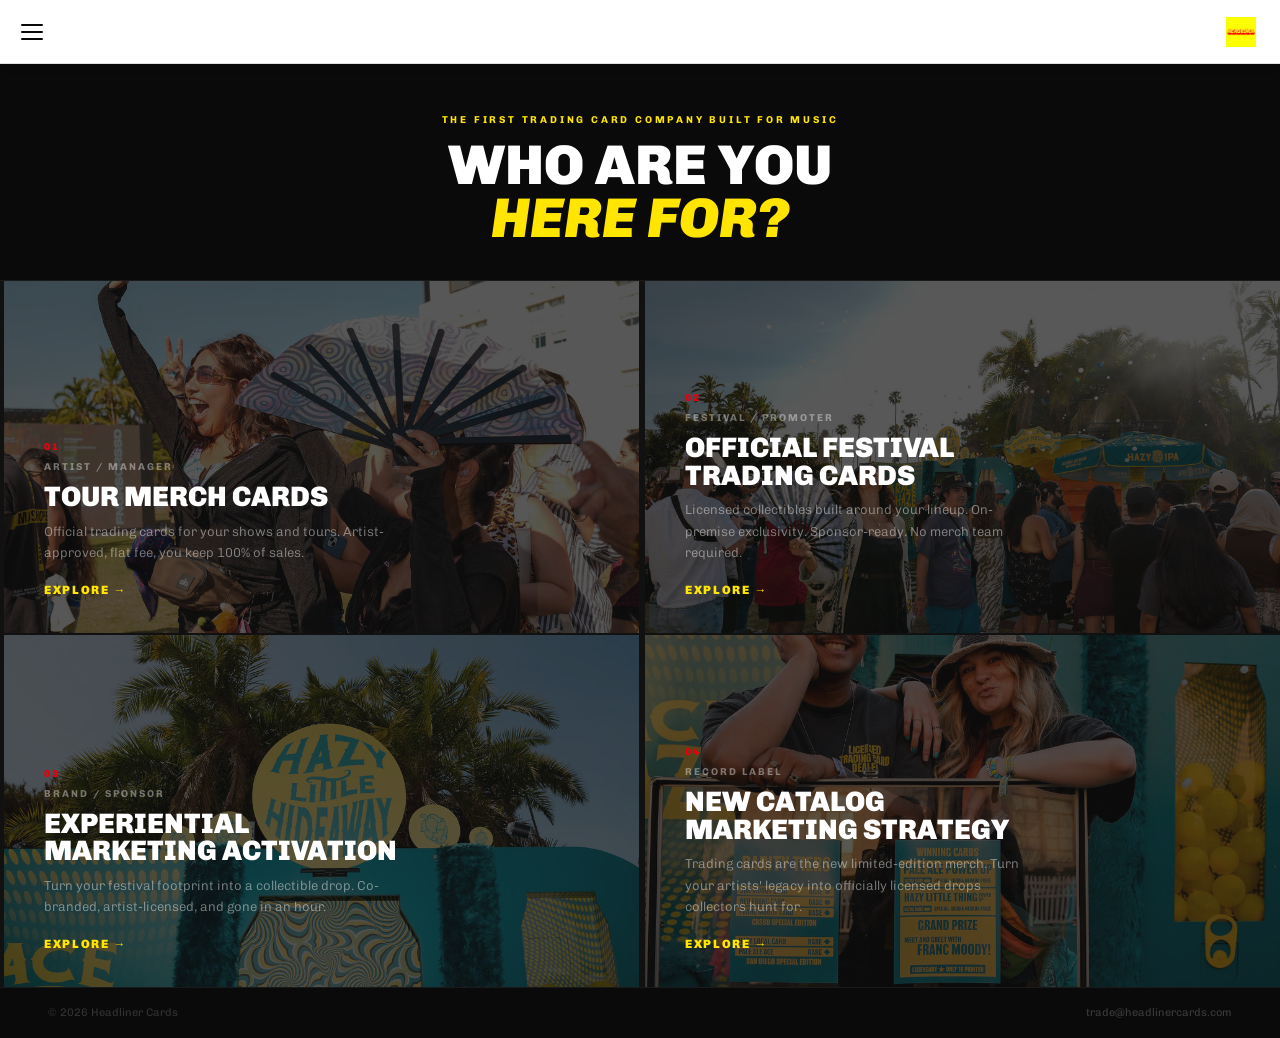
==== commit 6d1a0f56: "Swap CRSSD photos for richer activation set Replace 12 legacy DSC files with 33 new descriptive phot" ====
--- a/index.html
+++ b/index.html
@@ -451,7 +451,7 @@
     </div>
     <div class="gate-grid">
       <button class="gate-tile" onclick="switchView('artist')">
-        <div class="tile-bg" style="background-image:url('images/DSC03887.jpg')"></div>
+        <div class="tile-bg" style="background-image:url('images/06-fan-celebrating-rainbow-fan.jpg')"></div>
         <div class="tile-content">
           <span class="tile-num">01</span>
           <span class="tile-cat">Artist / Manager</span>
@@ -461,7 +461,7 @@
         </div>
       </button>
       <button class="gate-tile" onclick="switchView('festival')">
-        <div class="tile-bg" style="background-image:url('images/DSC04421.jpg')"></div>
+        <div class="tile-bg" style="background-image:url('images/14-activation-wide-bubbles-crowd.jpg')"></div>
         <div class="tile-content">
           <span class="tile-num">02</span>
           <span class="tile-cat">Festival / Promoter</span>
@@ -471,7 +471,7 @@
         </div>
       </button>
       <button class="gate-tile" onclick="switchView('sponsor')">
-        <div class="tile-bg" style="background-image:url('images/DSC03244.jpg')"></div>
+        <div class="tile-bg" style="background-image:url('images/02-hideaway-signage-palms.jpg')"></div>
         <div class="tile-content">
           <span class="tile-num">03</span>
           <span class="tile-cat">Brand / Sponsor</span>
@@ -481,7 +481,7 @@
         </div>
       </button>
       <button class="gate-tile" onclick="switchView('label')">
-        <div class="tile-bg" style="background-image:url('images/DSC03842.jpg')"></div>
+        <div class="tile-bg" style="background-image:url('images/33-couple-cards-case-hideaway.jpg')"></div>
         <div class="tile-content">
           <span class="tile-num">04</span>
           <span class="tile-cat">Record Label</span>
@@ -547,7 +547,7 @@
         <li><div class="prob-title"><span>03</span> No Revenue</div><p class="prob-desc">Artists earn nothing from their likeness in one of the fastest growing collectible categories on the market.</p></li>
       </ul>
     </div>
-    <div><img src="images/DSC03887.jpg" alt="Performance" style="width:100%;aspect-ratio:3/4;object-fit:cover;object-position:top;" /></div>
+    <div><img src="images/06-fan-celebrating-rainbow-fan.jpg" alt="Performance" style="width:100%;aspect-ratio:3/4;object-fit:cover;object-position:top;" /></div>
   </div></section>
   <section class="solution-section"><div class="inner">
     <p class="section-label">The Solution</p>
@@ -711,7 +711,7 @@
         <li><div class="prob-title"><span>03</span> Untapped Sponsor Vehicle</div><p class="prob-desc">Brand sponsors want activations fans remember beyond Monday. There's no product tying a sponsor's logo to your artists in a format people actually keep.</p></li>
       </ul>
     </div>
-    <div><img src="images/DSC04421.jpg" alt="Festival" style="width:100%;aspect-ratio:3/4;object-fit:cover;object-position:center;" /></div>
+    <div><img src="images/14-activation-wide-bubbles-crowd.jpg" alt="Festival" style="width:100%;aspect-ratio:3/4;object-fit:cover;object-position:center;" /></div>
   </div></section>
   <section class="solution-section"><div class="inner">
     <p class="section-label">The Solution</p>
@@ -741,10 +741,14 @@
     <p class="section-sub">We activated with Sierra Nevada Brewing Company at CRSSD Festival — a fully branded on-premise trading card drop that drew lines, earned press, and gave attendees something to take home.</p>
   </div>
   <div class="gallery-grid">
-    <img src="images/DSC03244.jpg" alt="CRSSD" /><img src="images/DSC03437.jpg" alt="CRSSD" /><img src="images/DSC04421.jpg" alt="CRSSD" />
-    <img src="images/DSC03278.jpg" alt="CRSSD" /><img src="images/DSC03602.jpg" alt="CRSSD" /><img src="images/DSC03842.jpg" alt="CRSSD" />
-    <img src="images/DSC03340.jpg" alt="CRSSD" /><img src="images/DSC03554.jpg" alt="CRSSD" /><img src="images/DSC04375.jpg" alt="CRSSD" />
-    <img src="images/DSC03734.jpg" alt="CRSSD" /><img src="images/DSC04190.jpg" alt="CRSSD" />
+    <img src="images/02-hideaway-signage-palms.jpg" alt="CRSSD" /><img src="images/14-activation-wide-bubbles-crowd.jpg" alt="CRSSD" /><img src="images/06-fan-celebrating-rainbow-fan.jpg" alt="CRSSD" />
+    <img src="images/33-couple-cards-case-hideaway.jpg" alt="CRSSD" /><img src="images/27-full-team-hideaway-group.jpg" alt="CRSSD" /><img src="images/04-activation-table-crowd-daylight.jpg" alt="CRSSD" />
+    <img src="images/17-hideaway-setup-wide-banner.jpg" alt="CRSSD" /><img src="images/15-winner-celebration-crowd-cheer.jpg" alt="CRSSD" /><img src="images/11-collect-the-culture-cards-detail.jpg" alt="CRSSD" />
+    <img src="images/22-group-pose-hideaway.jpg" alt="CRSSD" /><img src="images/05-festival-crowd-hazy-ipa-booth.jpg" alt="CRSSD" /><img src="images/01-team-portrait-hideaway-entrance.jpg" alt="CRSSD" />
+    <img src="images/03-fan-collector-card-pose.jpg" alt="CRSSD" /><img src="images/13-couple-card-reveal-bubbles.jpg" alt="CRSSD" /><img src="images/25-trio-cheers-hideaway-moment.jpg" alt="CRSSD" />
+    <img src="images/28-trio-cards-case-hideaway.jpg" alt="CRSSD" /><img src="images/29-pair-cards-case-golden-hour.jpg" alt="CRSSD" /><img src="images/31-trio-cards-case-reaching.jpg" alt="CRSSD" />
+    <img src="images/09-sierra-nevada-can-koozie-cards.jpg" alt="CRSSD" /><img src="images/18-pair-portrait-hideaway-sign.jpg" alt="CRSSD" /><img src="images/24-group-pose-psychedelic.jpg" alt="CRSSD" />
+    <img src="images/26-trio-laughing-hideaway-sign.jpg" alt="CRSSD" /><img src="images/20-crew-fans-hideaway-entrance.jpg" alt="CRSSD" /><img src="images/30-pair-cards-case-sunset.jpg" alt="CRSSD" />
   </div></section>
   <section class="process-section"><div class="inner">
     <p class="section-label">The Process</p>
@@ -840,7 +844,7 @@
         <li><div class="prob-title"><span>03</span> No Artist Connection</div><p class="prob-desc">There's no official product that puts your logo next to an artist in a format people actually collect and keep.</p></li>
       </ul>
     </div>
-    <div><img src="images/DSC03244.jpg" alt="Festival Activation" style="width:100%;aspect-ratio:3/4;object-fit:cover;object-position:center;" /></div>
+    <div><img src="images/02-hideaway-signage-palms.jpg" alt="Festival Activation" style="width:100%;aspect-ratio:3/4;object-fit:cover;object-position:center;" /></div>
   </div></section>
   <section class="solution-section"><div class="inner">
     <p class="section-label">The Solution</p>
@@ -870,10 +874,14 @@
     <p class="section-sub">Sierra Nevada activated with Headliner Cards at CRSSD Festival — a co-branded on-premise trading card drop that drew real lines, earned organic press, and put Sierra Nevada's name in collectors' hands.</p>
   </div>
   <div class="gallery-grid">
-    <img src="images/DSC03244.jpg" alt="CRSSD" /><img src="images/DSC03437.jpg" alt="CRSSD" /><img src="images/DSC04421.jpg" alt="CRSSD" />
-    <img src="images/DSC03278.jpg" alt="CRSSD" /><img src="images/DSC03602.jpg" alt="CRSSD" /><img src="images/DSC03842.jpg" alt="CRSSD" />
-    <img src="images/DSC03340.jpg" alt="CRSSD" /><img src="images/DSC03554.jpg" alt="CRSSD" /><img src="images/DSC04375.jpg" alt="CRSSD" />
-    <img src="images/DSC03734.jpg" alt="CRSSD" /><img src="images/DSC04190.jpg" alt="CRSSD" />
+    <img src="images/02-hideaway-signage-palms.jpg" alt="CRSSD" /><img src="images/14-activation-wide-bubbles-crowd.jpg" alt="CRSSD" /><img src="images/06-fan-celebrating-rainbow-fan.jpg" alt="CRSSD" />
+    <img src="images/33-couple-cards-case-hideaway.jpg" alt="CRSSD" /><img src="images/27-full-team-hideaway-group.jpg" alt="CRSSD" /><img src="images/04-activation-table-crowd-daylight.jpg" alt="CRSSD" />
+    <img src="images/17-hideaway-setup-wide-banner.jpg" alt="CRSSD" /><img src="images/15-winner-celebration-crowd-cheer.jpg" alt="CRSSD" /><img src="images/11-collect-the-culture-cards-detail.jpg" alt="CRSSD" />
+    <img src="images/22-group-pose-hideaway.jpg" alt="CRSSD" /><img src="images/05-festival-crowd-hazy-ipa-booth.jpg" alt="CRSSD" /><img src="images/01-team-portrait-hideaway-entrance.jpg" alt="CRSSD" />
+    <img src="images/03-fan-collector-card-pose.jpg" alt="CRSSD" /><img src="images/13-couple-card-reveal-bubbles.jpg" alt="CRSSD" /><img src="images/25-trio-cheers-hideaway-moment.jpg" alt="CRSSD" />
+    <img src="images/28-trio-cards-case-hideaway.jpg" alt="CRSSD" /><img src="images/29-pair-cards-case-golden-hour.jpg" alt="CRSSD" /><img src="images/31-trio-cards-case-reaching.jpg" alt="CRSSD" />
+    <img src="images/09-sierra-nevada-can-koozie-cards.jpg" alt="CRSSD" /><img src="images/18-pair-portrait-hideaway-sign.jpg" alt="CRSSD" /><img src="images/24-group-pose-psychedelic.jpg" alt="CRSSD" />
+    <img src="images/26-trio-laughing-hideaway-sign.jpg" alt="CRSSD" /><img src="images/20-crew-fans-hideaway-entrance.jpg" alt="CRSSD" /><img src="images/30-pair-cards-case-sunset.jpg" alt="CRSSD" />
   </div></section>
   <section class="process-section"><div class="inner">
     <p class="section-label">The Process</p>
@@ -970,7 +978,7 @@
         <li><div class="prob-title"><span>03</span> Superfans Have No Physical Anchor</div><p class="prob-desc">Streaming is passive. There's no collectible object tying a superfan's identity to the artists they love most. The sports card industry proved this market exists — at massive scale.</p></li>
       </ul>
     </div>
-    <div><img src="images/DSC03842.jpg" alt="Artist" style="width:100%;aspect-ratio:3/4;object-fit:cover;object-position:top;" /></div>
+    <div><img src="images/33-couple-cards-case-hideaway.jpg" alt="Artist" style="width:100%;aspect-ratio:3/4;object-fit:cover;object-position:top;" /></div>
   </div></section>
   <section class="solution-section"><div class="inner">
     <p class="section-label">The Solution</p>
@@ -1134,10 +1142,10 @@
     }, 4500);
   }
 
-  initSlideshow('ss-artist',   ['images/DSC04421.jpg','images/DSC03887.jpg','images/DSC03842.jpg','images/DSC03734.jpg','images/DSC04375.jpg','images/DSC03602.jpg']);
-  initSlideshow('ss-festival', ['images/DSC04421.jpg','images/DSC03244.jpg','images/DSC03602.jpg','images/DSC03734.jpg','images/DSC04375.jpg','images/DSC03278.jpg']);
-  initSlideshow('ss-sponsor',  ['images/DSC03244.jpg','images/DSC03602.jpg','images/DSC04421.jpg','images/DSC03437.jpg','images/DSC03278.jpg','images/DSC04375.jpg']);
-  initSlideshow('ss-label',    ['images/DSC03842.jpg','images/DSC03887.jpg','images/DSC04190.jpg','images/DSC03734.jpg','images/DSC03554.jpg','images/DSC04375.jpg']);
+  initSlideshow('ss-artist',   ['images/06-fan-celebrating-rainbow-fan.jpg','images/15-winner-celebration-crowd-cheer.jpg','images/23-solo-fan-psychedelic-portrait.jpg','images/13-couple-card-reveal-bubbles.jpg','images/16-festival-fans-group-portrait.jpg','images/12-collector-examining-cards.jpg']);
+  initSlideshow('ss-festival', ['images/14-activation-wide-bubbles-crowd.jpg','images/04-activation-table-crowd-daylight.jpg','images/05-festival-crowd-hazy-ipa-booth.jpg','images/17-hideaway-setup-wide-banner.jpg','images/10-hideaway-sign-smoke-palms.jpg','images/02-hideaway-signage-palms.jpg']);
+  initSlideshow('ss-sponsor',  ['images/02-hideaway-signage-palms.jpg','images/09-sierra-nevada-can-koozie-cards.jpg','images/11-collect-the-culture-cards-detail.jpg','images/07-cards-case-overhead-hand.jpg','images/17-hideaway-setup-wide-banner.jpg','images/08-booth-staffer-presenting-cards.jpg']);
+  initSlideshow('ss-label',    ['images/27-full-team-hideaway-group.jpg','images/33-couple-cards-case-hideaway.jpg','images/22-group-pose-hideaway.jpg','images/19-group-fan-hideaway.jpg','images/21-group-cheers-hideaway.jpg','images/32-solo-portrait-cards-case.jpg']);
 
   // ─── FORMS ───
   document.querySelectorAll('.spa-form').forEach(form => {
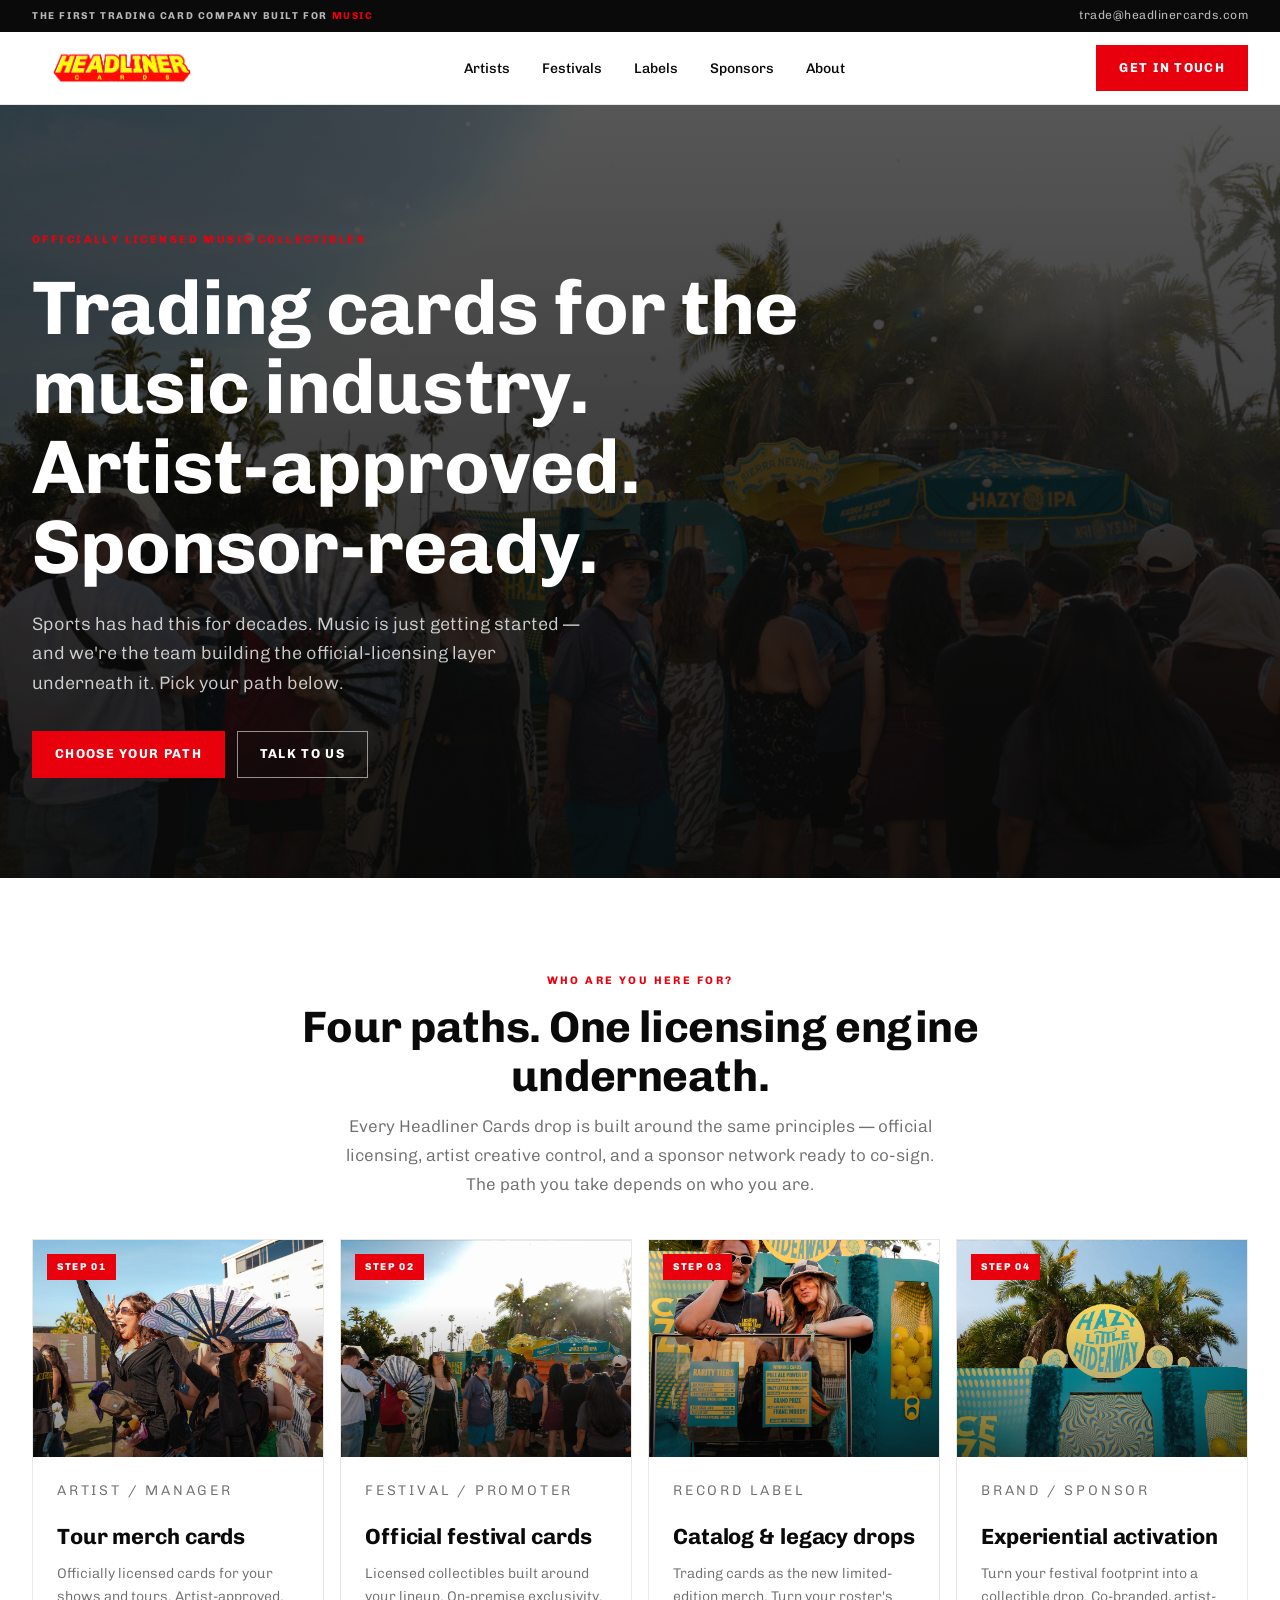
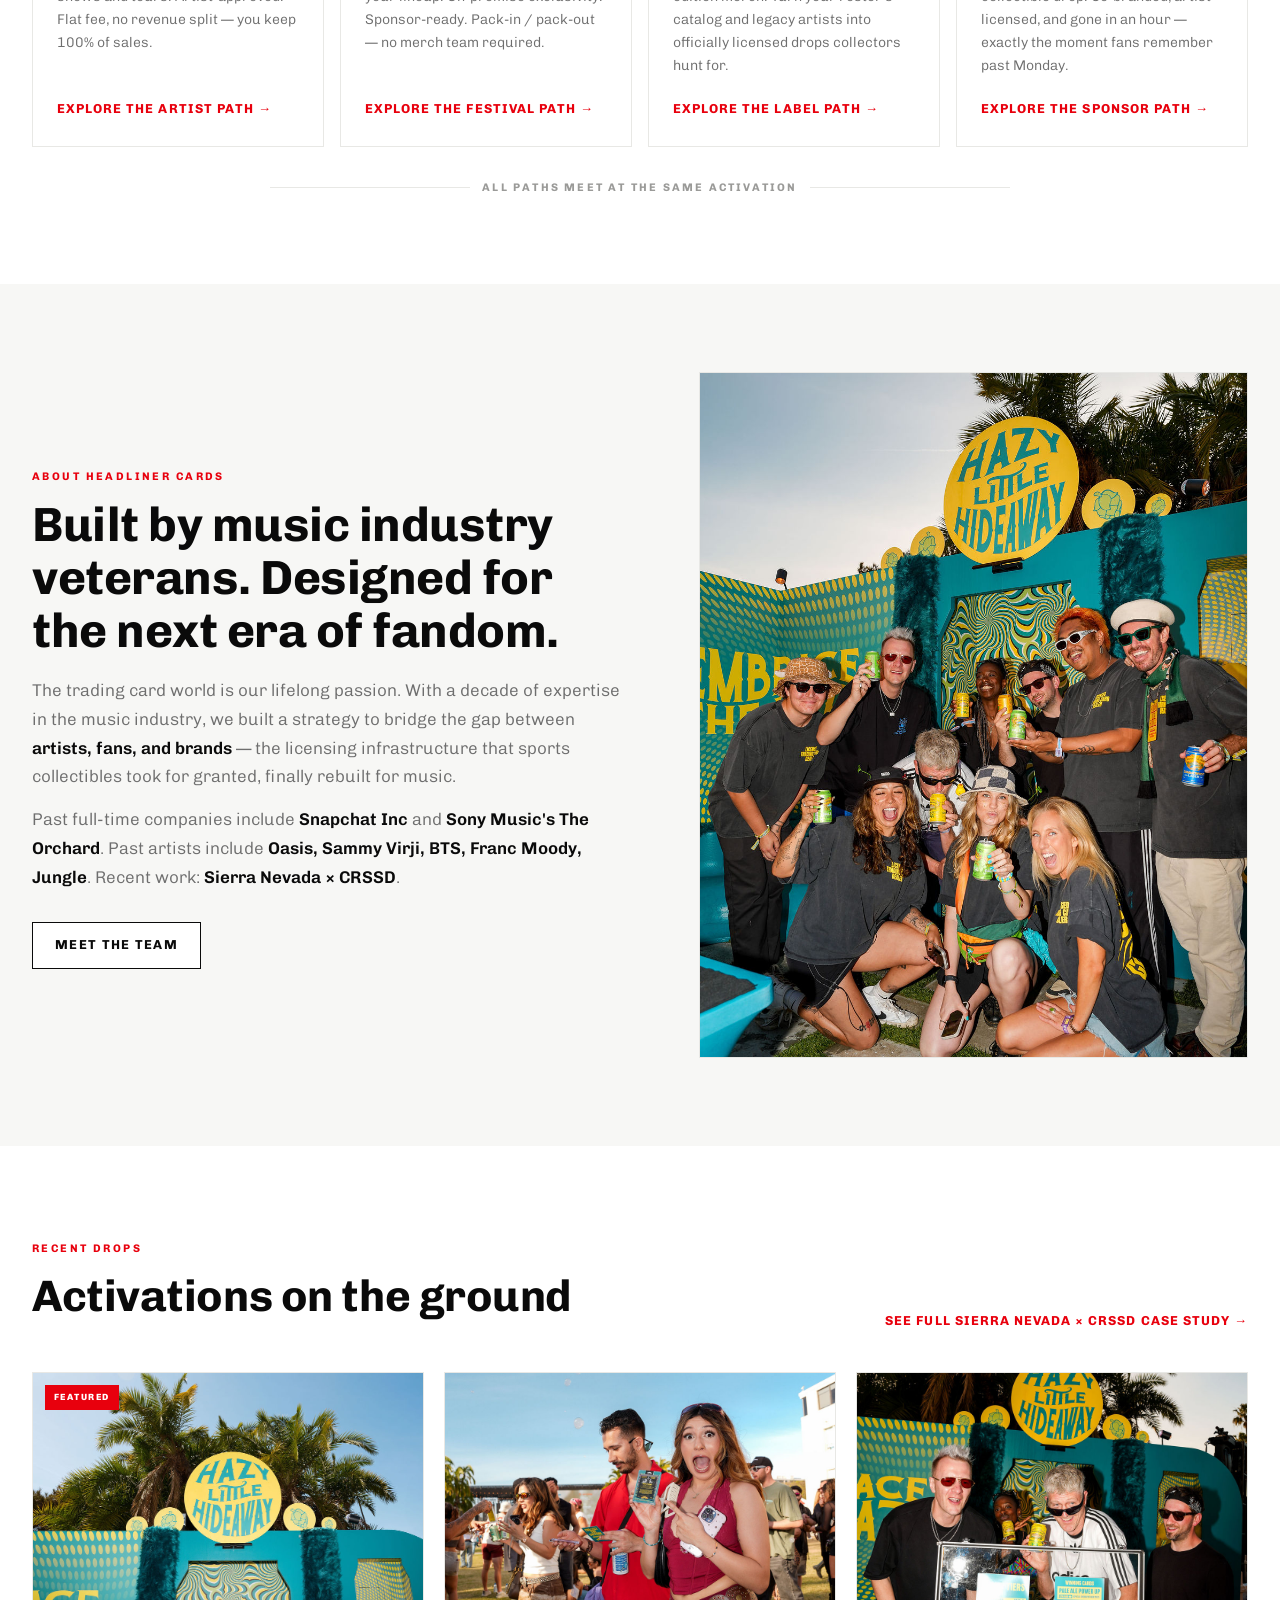
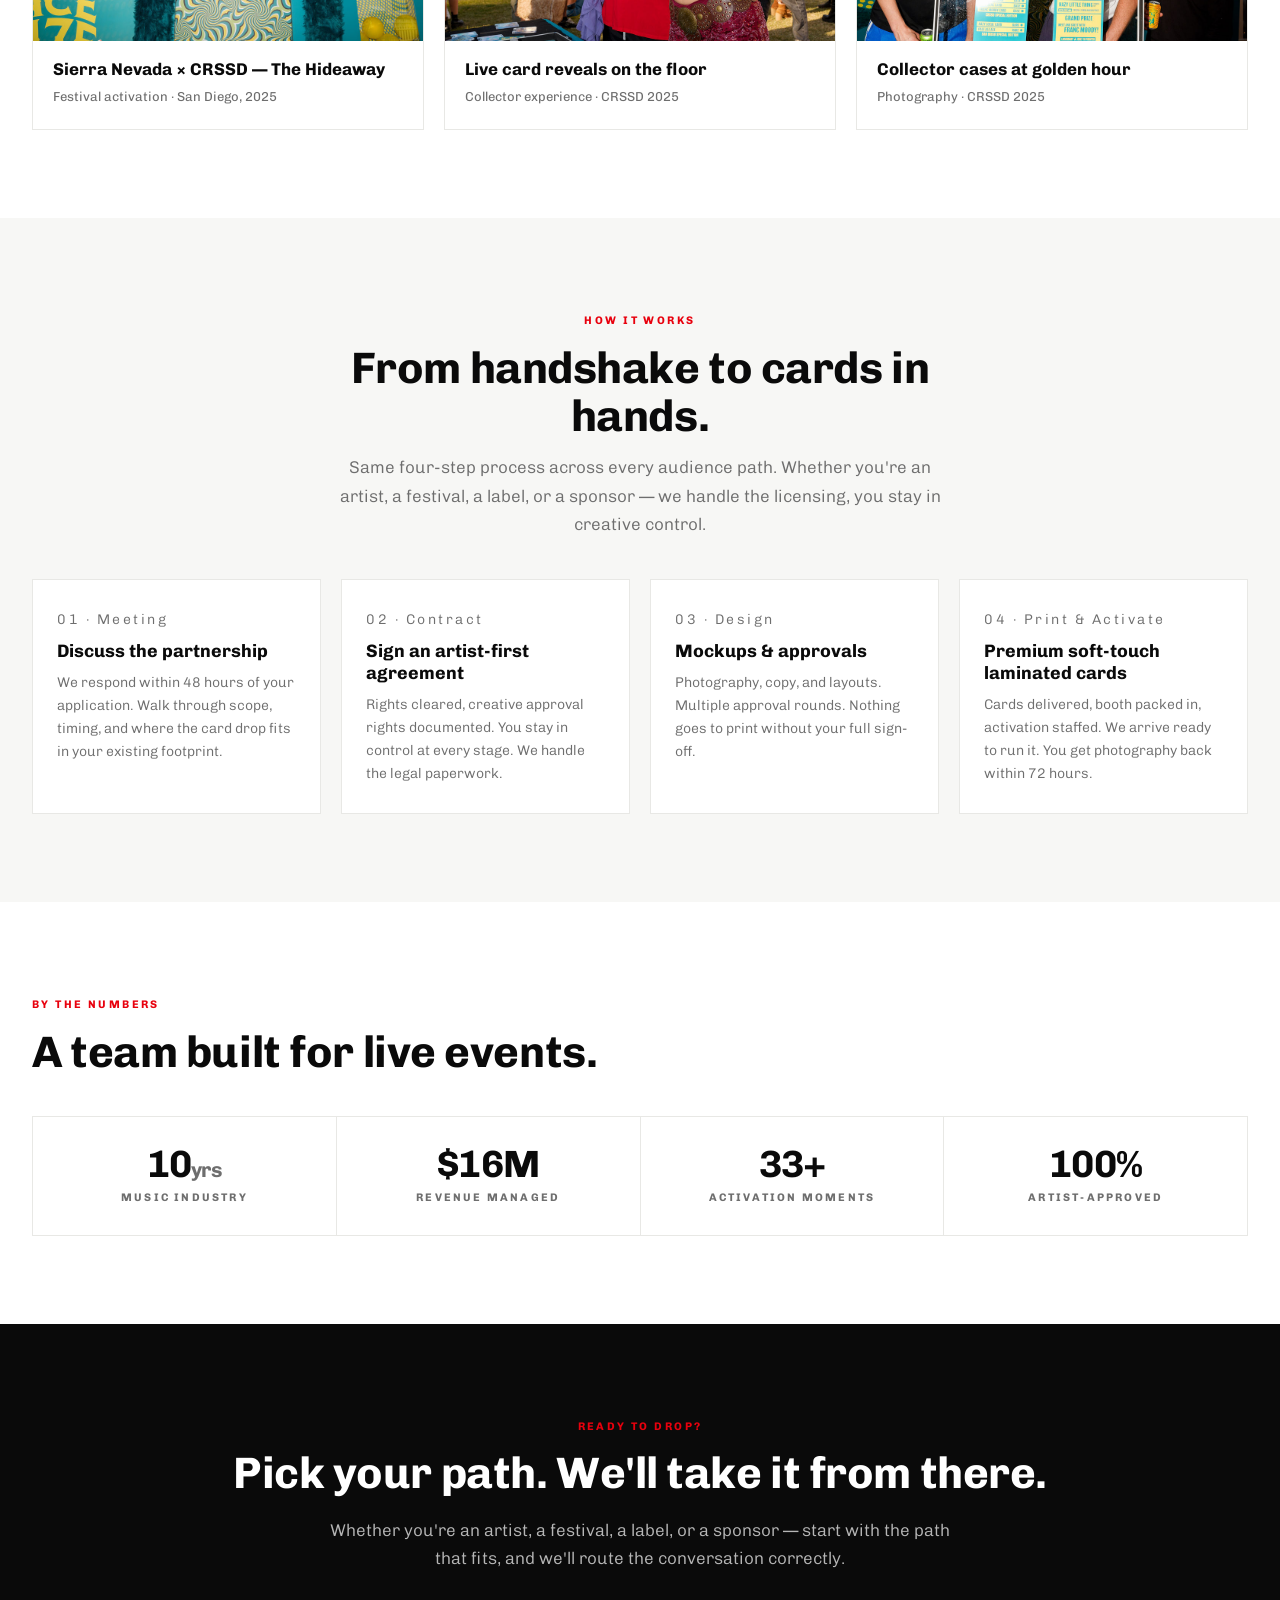
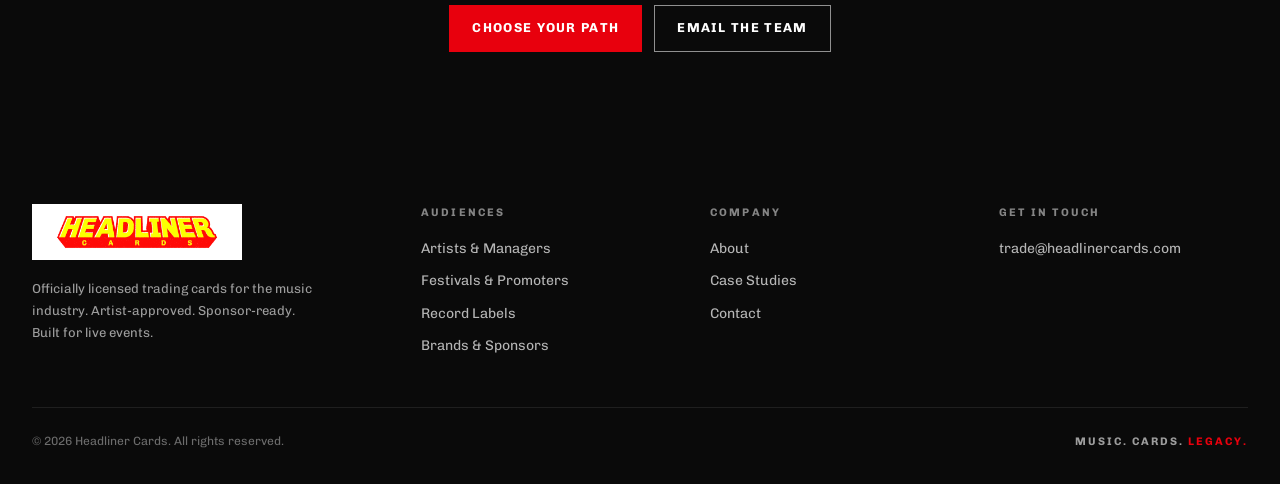
==== commit e119c3b9: "Replace V1 punk styles with V2 Topps-clean design system White-dominant layout, single-red accent, C" ====
--- a/index.html
+++ b/index.html
@@ -3,1165 +3,295 @@
 <head>
   <meta charset="UTF-8" />
   <meta name="viewport" content="width=device-width, initial-scale=1.0" />
-  <title>Headliner Cards</title>
+  <title>Headliner Cards — The First Trading Card Company Built for Music</title>
+  <meta name="description" content="Officially licensed trading cards for artists, festivals, labels, and brand sponsors. Artist-approved, on-premise exclusivity, sponsor-ready. Built for music." />
   <link rel="preconnect" href="https://fonts.googleapis.com" />
   <link rel="preconnect" href="https://fonts.gstatic.com" crossorigin />
-  <link href="https://fonts.googleapis.com/css2?family=Chivo:ital,wght@0,300;0,400;0,700;0,900;1,700;1,900&display=swap" rel="stylesheet" />
-  <style>
-    *, *::before, *::after { box-sizing: border-box; margin: 0; padding: 0; font-family: inherit; }
-    :root {
-      --yellow: #FFE500; --red: #E8000D; --black: #0A0A0A;
-      --white: #FFFFFF; --off: #F5F5F3; --light: #EBEBEA;
-      --muted: #777777; --border: #E0E0DE;
-    }
-    html { scroll-behavior: smooth; font-family: 'Chivo', sans-serif; }
-    body { background: var(--white); color: var(--black); font-family: 'Chivo', sans-serif; font-size: 16px; line-height: 1.6; overflow-x: hidden; }
-
-    /* ─── TOPBAR ─── */
-    .topbar {
-      position: fixed; top: 0; left: 0; right: 0; z-index: 100;
-      height: 64px; background: var(--white);
-      border-bottom: 1px solid var(--border);
-      box-shadow: 0 1px 12px rgba(0,0,0,0.06);
-      display: flex; align-items: center; justify-content: space-between;
-      padding: 0 24px 0 8px;
-    }
-    .menu-btn {
-      width: 48px; height: 48px; background: none; border: none;
-      cursor: pointer; display: flex; flex-direction: column;
-      justify-content: center; align-items: center; gap: 5px; flex-shrink: 0;
-    }
-    .menu-btn span {
-      display: block; width: 22px; height: 2px;
-      background: var(--black); border-radius: 1px;
-      transition: transform 0.28s ease, opacity 0.2s ease;
-      transform-origin: center;
-    }
-    .menu-btn.open span:nth-child(1) { transform: translateY(7px) rotate(45deg); }
-    .menu-btn.open span:nth-child(2) { opacity: 0; transform: scaleX(0); }
-    .menu-btn.open span:nth-child(3) { transform: translateY(-7px) rotate(-45deg); }
-    .topbar-logo { display: flex; align-items: center; text-decoration: none; }
-    .topbar-logo img { height: 30px; width: auto; display: block; }
-    .topbar-cta {
-      background: var(--red); color: var(--white);
-      font-family: 'Chivo', sans-serif;
-      font-weight: 900; font-size: 11px; letter-spacing: 0.14em;
-      text-transform: uppercase; padding: 10px 20px;
-      border: none; cursor: pointer;
-      white-space: nowrap; transition: opacity 0.2s;
-      display: none;
-    }
-    .topbar-cta:hover { opacity: 0.85; }
-    .topbar-cta.visible { display: block; }
-
-    /* ─── DRAWER OVERLAY ─── */
-    .drawer-overlay {
-      position: fixed; inset: 0; z-index: 199;
-      background: rgba(0,0,0,0.55);
-      opacity: 0; pointer-events: none;
-      transition: opacity 0.3s ease;
-    }
-    .drawer-overlay.visible { opacity: 1; pointer-events: auto; }
-
-    /* ─── DRAWER ─── */
-    .drawer {
-      position: fixed; top: 0; left: -320px; bottom: 0;
-      width: 300px; z-index: 200;
-      background: var(--black);
-      border-right: 1px solid #1c1c1c;
-      display: flex; flex-direction: column;
-      transition: left 0.32s cubic-bezier(0.4, 0, 0.2, 1);
-      overflow-y: auto;
-    }
-    .drawer.open { left: 0; }
-    .drawer-head {
-      display: flex; align-items: center; justify-content: space-between;
-      padding: 20px 20px 0;
-      flex-shrink: 0;
-    }
-    .drawer-head img { height: 22px; width: auto; opacity: 0.7; }
-    .drawer-close {
-      width: 36px; height: 36px; background: none; border: none;
-      cursor: pointer; color: rgba(255,255,255,0.4);
-      font-size: 24px; line-height: 1; display: flex;
-      align-items: center; justify-content: center;
-      transition: color 0.2s;
-    }
-    .drawer-close:hover { color: var(--white); }
-    .drawer-eyebrow {
-      font-size: 9px; font-weight: 700; letter-spacing: 0.28em;
-      text-transform: uppercase; color: var(--yellow);
-      padding: 20px 20px 4px;
-    }
-    .drawer-divider { height: 1px; background: #1c1c1c; margin: 0 20px 4px; }
-    .drawer-nav { flex: 1; padding-bottom: 8px; }
-    .drawer-item {
-      display: flex; align-items: center; justify-content: space-between;
-      width: 100%; padding: 14px 20px;
-      background: none; border: none; border-left: 3px solid transparent;
-      cursor: pointer; text-align: left;
-      transition: border-color 0.2s, background 0.15s;
-    }
-    .drawer-item:hover { background: rgba(255,255,255,0.04); border-color: rgba(255,229,0,0.5); }
-    .drawer-item.active { border-color: var(--red); background: rgba(255,255,255,0.03); }
-    .drawer-item-text { flex: 1; }
-    .drawer-item-label { font-weight: 900; font-size: 15px; text-transform: uppercase; letter-spacing: 0.04em; color: var(--white); line-height: 1; margin-bottom: 3px; }
-    .drawer-item-sub { font-size: 11px; color: rgba(255,255,255,0.32); font-weight: 300; }
-    .drawer-item-arrow { color: var(--yellow); font-size: 16px; opacity: 0; transition: opacity 0.2s; margin-left: 12px; }
-    .drawer-item:hover .drawer-item-arrow,
-    .drawer-item.active .drawer-item-arrow { opacity: 1; }
-    .drawer-footer {
-      padding: 16px 20px 24px; border-top: 1px solid #1c1c1c;
-      flex-shrink: 0;
-    }
-    .drawer-footer a { font-size: 11px; color: rgba(255,255,255,0.25); text-decoration: none; letter-spacing: 0.08em; transition: color 0.2s; }
-    .drawer-footer a:hover { color: var(--yellow); }
-
-    /* ─── VIEWS ─── */
-    .view { display: none; }
-    .view.active { display: block; animation: viewFadeIn 0.22s ease forwards; }
-    @keyframes viewFadeIn { from { opacity: 0; } to { opacity: 1; } }
-
-    /* ─── GATE ─── */
-    .gate-body { background: var(--black); }
-    .gate-intro {
-      padding: 48px 56px 36px; text-align: center;
-      background: var(--black); border-bottom: 1px solid #1a1a1a;
-    }
-    .gate-eyebrow { font-size: 10px; font-weight: 700; letter-spacing: 0.28em; text-transform: uppercase; color: var(--yellow); margin-bottom: 10px; display: block; }
-    .gate-headline { font-weight: 900; font-size: clamp(28px, 5vw, 56px); line-height: 0.95; text-transform: uppercase; color: var(--white); }
-    .gate-headline em { color: var(--yellow); font-style: italic; }
-    .gate-grid {
-      display: grid; grid-template-columns: 1fr 1fr;
-      gap: 2px; background: #111;
-      min-height: calc(100vh - 64px - 130px);
-    }
-    .gate-tile {
-      position: relative; overflow: hidden;
-      display: flex; align-items: flex-end;
-      padding: 36px 40px; min-height: 280px;
-      border-left: 4px solid transparent;
-      cursor: pointer; background: none; border-top: none; border-right: none; border-bottom: none;
-      text-align: left;
-      transition: border-color 0.25s;
-    }
-    .gate-tile:hover { border-color: var(--yellow); }
-    .tile-bg { position: absolute; inset: 0; background-size: cover; background-position: center; opacity: 0.3; transition: opacity 0.35s; }
-    .gate-tile:hover .tile-bg { opacity: 0.48; }
-    .tile-content { position: relative; z-index: 1; }
-    .tile-num { font-size: 10px; font-weight: 900; letter-spacing: 0.22em; color: var(--red); margin-bottom: 8px; display: block; }
-    .tile-cat { font-size: 10px; font-weight: 700; letter-spacing: 0.2em; text-transform: uppercase; color: rgba(255,255,255,0.4); margin-bottom: 10px; display: block; }
-    .tile-headline { font-weight: 900; font-size: clamp(20px, 2.2vw, 32px); text-transform: uppercase; color: var(--white); line-height: 0.97; margin-bottom: 10px; }
-    .tile-teaser { font-size: 13px; color: rgba(255,255,255,0.45); font-weight: 300; line-height: 1.65; max-width: 340px; margin-bottom: 18px; }
-    .tile-arrow { font-weight: 900; font-size: 12px; letter-spacing: 0.14em; text-transform: uppercase; color: var(--yellow); }
-    .gate-footer-bar { background: var(--black); border-top: 1px solid #1a1a1a; padding: 16px 48px; display: flex; justify-content: space-between; align-items: center; flex-wrap: wrap; gap: 8px; }
-    .gate-footer-bar p { font-size: 11px; color: #333; }
-    .gate-footer-bar a { font-size: 11px; color: rgba(255,255,255,0.2); text-decoration: none; transition: color 0.2s; }
-    .gate-footer-bar a:hover { color: var(--yellow); }
-
-    /* ─── HERO ─── */
-    .hero { position: relative; height: 92vh; min-height: 580px; margin-top: 64px; display: flex; align-items: flex-end; overflow: hidden; }
-    .hero-slideshow { position: absolute; inset: 0; }
-    .hero-slide { position: absolute; inset: 0; background-size: cover; background-position: center 20%; opacity: 0; transition: opacity 1.4s ease-in-out; }
-    .hero-slide.active { opacity: 1; }
-    .hero-overlay { position: absolute; inset: 0; background: linear-gradient(to top, rgba(0,0,0,0.85) 0%, rgba(0,0,0,0.4) 55%, rgba(0,0,0,0.1) 100%); z-index: 1; }
-    .hero-content { position: relative; z-index: 2; padding: 0 56px 72px; max-width: 900px; }
-    .hero-eyebrow { display: inline-block; background: var(--yellow); color: var(--black); font-size: 11px; font-weight: 900; letter-spacing: 0.22em; text-transform: uppercase; padding: 6px 14px; margin-bottom: 24px; }
-    .hero h1 { font-weight: 900; font-size: clamp(48px, 8vw, 96px); line-height: 0.93; text-transform: uppercase; color: var(--white); margin-bottom: 28px; }
-    .hero h1 em { font-style: italic; color: var(--yellow); }
-    .hero-sub { font-size: 18px; color: rgba(255,255,255,0.75); max-width: 540px; margin-bottom: 40px; font-weight: 300; line-height: 1.75; }
-    .btn-yellow { display: inline-block; background: var(--yellow); color: var(--black); font-weight: 900; font-size: 13px; letter-spacing: 0.14em; text-transform: uppercase; padding: 16px 36px; text-decoration: none; margin-right: 12px; transition: opacity 0.2s; border: none; cursor: pointer; }
-    .btn-yellow:hover { opacity: 0.88; }
-    .btn-outline-white { display: inline-block; border: 2px solid rgba(255,255,255,0.4); color: var(--white); font-weight: 700; font-size: 13px; letter-spacing: 0.14em; text-transform: uppercase; padding: 14px 36px; text-decoration: none; transition: border-color 0.2s, color 0.2s; background: none; cursor: pointer; }
-    .btn-outline-white:hover { border-color: var(--yellow); color: var(--yellow); }
-
-    /* ─── TICKER ─── */
-    .ticker-wrap { overflow: hidden; background: var(--black); padding: 13px 0; }
-    .ticker { display: flex; animation: ticker 36s linear infinite; width: max-content; }
-    .ticker-item { font-weight: 700; font-size: 11px; letter-spacing: 0.22em; text-transform: uppercase; color: var(--white); padding: 0 28px; white-space: nowrap; }
-    .ticker-sep { color: var(--yellow); }
-    @keyframes ticker { from { transform: translateX(0); } to { transform: translateX(-50%); } }
-
-    /* ─── SHARED SECTIONS ─── */
-    section { padding: 96px 56px; }
-    .section-label { font-size: 11px; font-weight: 700; letter-spacing: 0.28em; text-transform: uppercase; color: var(--red); margin-bottom: 14px; }
-    .section-title { font-weight: 900; font-size: clamp(36px, 5vw, 68px); line-height: 0.95; text-transform: uppercase; color: var(--black); margin-bottom: 20px; }
-    .section-title em { font-style: italic; color: var(--red); }
-    .rule { width: 40px; height: 4px; background: var(--yellow); margin-bottom: 44px; }
-    .inner { max-width: 1200px; margin: 0 auto; }
-
-    .welcome-section { background: var(--off); border-bottom: 1px solid var(--border); }
-    .welcome-inner { max-width: 760px; margin: 0 auto; text-align: center; }
-    .welcome-inner h2 { font-weight: 900; font-size: clamp(28px, 4vw, 46px); margin-bottom: 24px; line-height: 1.1; }
-    .welcome-inner p { font-size: 18px; color: #555; line-height: 1.8; font-weight: 300; }
-    .welcome-inner p strong { color: var(--black); font-weight: 700; }
-
-    .problem-section { background: var(--white); }
-    .problem-grid { display: grid; grid-template-columns: 1fr 1fr; gap: 72px; align-items: start; }
-    .problem-list { list-style: none; margin-top: 8px; }
-    .problem-list li { padding: 20px 0; border-bottom: 1px solid var(--border); }
-    .problem-list li:last-child { border-bottom: none; }
-    .prob-title { font-weight: 900; font-size: 18px; text-transform: uppercase; letter-spacing: 0.04em; margin-bottom: 6px; }
-    .prob-title span { display: inline-block; background: var(--red); color: var(--white); font-size: 10px; font-weight: 900; letter-spacing: 0.1em; padding: 2px 8px; margin-right: 10px; vertical-align: middle; }
-    .prob-desc { font-size: 15px; color: var(--muted); line-height: 1.65; font-weight: 300; }
-
-    .solution-section { background: var(--black); }
-    .solution-section .section-label { color: var(--yellow); }
-    .solution-section .section-title { color: var(--white); }
-    .solution-section .section-title em { color: var(--yellow); font-style: normal; }
-    .solution-section .rule { background: var(--red); }
-    .solution-grid { display: grid; grid-template-columns: repeat(2,1fr); gap: 2px; background: #1a1a1a; border: 1px solid #1a1a1a; }
-    .solution-item { background: #111; padding: 36px 32px; border-top: 3px solid transparent; transition: border-color 0.2s; }
-    .solution-item:hover { border-color: var(--yellow); }
-    .sol-num { font-weight: 900; font-size: 11px; letter-spacing: 0.2em; color: var(--red); margin-bottom: 10px; }
-    .sol-title { font-weight: 900; font-size: 19px; text-transform: uppercase; color: var(--white); margin-bottom: 10px; }
-    .sol-desc { font-size: 14px; color: rgba(255,255,255,0.5); line-height: 1.7; font-weight: 300; }
-
-    .tier-section { background: var(--off); border-top: 1px solid var(--border); border-bottom: 1px solid var(--border); }
-    .tier-grid { display: grid; grid-template-columns: repeat(3,1fr); gap: 1px; background: var(--border); border: 1px solid var(--border); margin-top: 56px; }
-    .tier-card { background: var(--white); padding: 44px 36px; position: relative; }
-    .tier-tag { display: inline-block; background: var(--yellow); color: var(--black); font-weight: 900; font-size: 13px; letter-spacing: 0.08em; text-transform: uppercase; padding: 6px 14px; margin-bottom: 24px; }
-    .tier-tag.red { background: var(--red); color: var(--white); }
-    .tier-badge { position: absolute; top: 44px; right: 36px; background: var(--red); color: var(--white); font-size: 9px; font-weight: 900; letter-spacing: 0.14em; text-transform: uppercase; padding: 4px 10px; }
-    .tier-card h3 { font-weight: 900; font-size: 22px; text-transform: uppercase; margin-bottom: 20px; }
-    .tier-list { list-style: none; }
-    .tier-list li { font-size: 14px; color: #555; padding: 8px 0; border-bottom: 1px solid var(--border); line-height: 1.5; display: flex; gap: 10px; align-items: baseline; font-weight: 300; }
-    .tier-list li:last-child { border-bottom: none; }
-    .tier-list li::before { content: '→'; color: var(--red); font-weight: 700; flex-shrink: 0; }
-
-    .charge-section { background: var(--white); }
-    .charge-grid { display: grid; grid-template-columns: 1fr 1fr; gap: 32px; margin-top: 56px; }
-    .charge-box { padding: 44px 40px; }
-    .charge-box.yes { border: 2px solid var(--black); }
-    .charge-box.no { background: var(--off); border: 1px solid var(--border); }
-    .charge-tag { display: inline-block; font-weight: 900; font-size: 14px; text-transform: uppercase; letter-spacing: 0.06em; padding: 6px 14px; margin-bottom: 24px; }
-    .charge-tag.yes { background: var(--yellow); color: var(--black); }
-    .charge-tag.no { background: var(--light); color: var(--muted); text-decoration: line-through; }
-    .charge-list { list-style: none; }
-    .charge-list li { font-size: 15px; padding: 10px 0; border-bottom: 1px solid var(--border); display: flex; gap: 12px; align-items: baseline; line-height: 1.5; font-weight: 300; }
-    .charge-list li:last-child { border-bottom: none; }
-    .charge-list.yes li::before { content: '✓'; color: var(--red); font-weight: 900; flex-shrink: 0; }
-    .charge-list.no li { color: var(--muted); font-style: italic; }
-    .charge-list.no li::before { content: '✗'; color: #ccc; font-weight: 900; flex-shrink: 0; }
-
-    .roster-section { background: var(--off); border-top: 1px solid var(--border); }
-    .roster-grid { display: grid; grid-template-columns: repeat(4,1fr); gap: 1px; background: var(--border); border: 1px solid var(--border); margin-top: 56px; }
-    .roster-item { background: var(--white); padding: 40px 32px; transition: background 0.2s; }
-    .roster-item:hover { background: #FAFAF8; }
-    .roster-tag { display: inline-block; background: var(--yellow); color: var(--black); font-weight: 900; font-size: 12px; letter-spacing: 0.08em; text-transform: uppercase; padding: 4px 12px; margin-bottom: 16px; }
-    .roster-item h3 { font-weight: 900; font-size: 18px; text-transform: uppercase; margin-bottom: 12px; }
-    .roster-item p { font-size: 14px; color: var(--muted); line-height: 1.75; font-weight: 300; }
-
-    .gallery-section { background: var(--black); }
-    .gallery-section .section-label { color: var(--yellow); }
-    .gallery-section .section-title { color: var(--white); }
-    .gallery-section .section-title em { color: var(--yellow); font-style: normal; }
-    .gallery-section .rule { background: var(--red); }
-    .gallery-section .section-sub { color: rgba(255,255,255,0.45); font-size: 16px; font-weight: 300; max-width: 520px; }
-    .gallery-grid { columns: 3; gap: 6px; max-width: 1400px; margin: 48px auto 0; }
-    .gallery-grid img { width: 100%; display: block; margin-bottom: 6px; object-fit: cover; transition: opacity 0.3s; }
-    .gallery-grid img:hover { opacity: 0.8; }
-
-    .process-section { background: var(--off); border-top: 1px solid var(--border); border-bottom: 1px solid var(--border); }
-    .steps { display: grid; grid-template-columns: repeat(4,1fr); gap: 1px; background: var(--border); border: 1px solid var(--border); margin-top: 56px; }
-    .step { background: var(--white); padding: 44px 32px; text-align: center; }
-    .step-num { font-weight: 900; font-size: 56px; color: rgba(232,0,13,0.1); line-height: 1; margin-bottom: 12px; }
-    .step-title { font-weight: 900; font-size: 18px; text-transform: uppercase; color: var(--black); margin-bottom: 10px; }
-    .step-desc { font-size: 14px; color: var(--muted); line-height: 1.7; font-weight: 300; }
-    .process-cta { text-align: center; margin-top: 40px; font-weight: 700; font-size: 16px; color: var(--black); }
-    .process-cta strong { color: var(--red); }
-
-    .team-section { background: var(--white); }
-    .team-intro { max-width: 640px; margin-bottom: 56px; }
-    .team-intro p { font-size: 17px; color: #555; line-height: 1.8; font-weight: 300; }
-    .team-featured { display: grid; grid-template-columns: 1fr 1fr; gap: 72px; align-items: start; margin-bottom: 64px; padding-bottom: 64px; border-bottom: 1px solid var(--border); }
-    .team-text .role { font-size: 13px; font-weight: 700; font-style: italic; color: var(--muted); text-transform: uppercase; letter-spacing: 0.06em; margin-bottom: 20px; }
-    .team-text p { font-size: 16px; color: #555; line-height: 1.8; font-weight: 300; margin-bottom: 14px; }
-    .team-text .highlight { display: inline-block; background: var(--yellow); color: var(--black); font-weight: 700; font-style: italic; padding: 2px 8px; margin-bottom: 10px; }
-    .team-grid { display: grid; grid-template-columns: repeat(3,1fr); gap: 48px; }
-    .team-member h3 { font-weight: 900; font-size: 22px; margin-bottom: 4px; }
-    .team-member .role { font-size: 13px; color: var(--muted); font-weight: 400; margin-bottom: 14px; }
-    .team-member p { font-size: 14px; color: #666; line-height: 1.75; font-weight: 300; }
-
-    .site-preview-link { display: block; text-decoration: none; }
-    .site-preview { position: relative; border: 1px solid var(--border); box-shadow: 0 20px 60px rgba(0,0,0,0.12); overflow: hidden; background: #fff; }
-    .browser-bar { display: flex; align-items: center; gap: 12px; padding: 10px 16px; background: var(--off); border-bottom: 1px solid var(--border); }
-    .browser-dots { display: flex; gap: 6px; flex-shrink: 0; }
-    .browser-dots span { width: 10px; height: 10px; border-radius: 50%; display: block; }
-    .browser-dots span:nth-child(1) { background: #FF5F57; }
-    .browser-dots span:nth-child(2) { background: #FEBC2E; }
-    .browser-dots span:nth-child(3) { background: #28C840; }
-    .browser-url { flex: 1; background: var(--white); border: 1px solid var(--border); border-radius: 4px; padding: 4px 12px; font-size: 11px; color: var(--muted); white-space: nowrap; overflow: hidden; text-overflow: ellipsis; }
-    .browser-viewport { position: relative; height: 400px; overflow: hidden; }
-    .browser-viewport iframe { width: 160%; height: 160%; transform: scale(0.625); transform-origin: top left; border: none; pointer-events: none; display: block; }
-    .preview-overlay { position: absolute; inset: 0; top: 41px; background: rgba(0,0,0,0); display: flex; align-items: center; justify-content: center; transition: background 0.3s; }
-    .preview-overlay span { background: var(--yellow); color: var(--black); font-weight: 900; font-size: 14px; letter-spacing: 0.12em; text-transform: uppercase; padding: 12px 28px; opacity: 0; transform: translateY(8px); transition: opacity 0.3s, transform 0.3s; }
-    .site-preview-link:hover .preview-overlay { background: rgba(0,0,0,0.35); }
-    .site-preview-link:hover .preview-overlay span { opacity: 1; transform: translateY(0); }
-
-    .logo-break { background: var(--yellow); border-top: 3px solid var(--red); border-bottom: 3px solid var(--red); padding: 52px 56px; display: flex; align-items: center; justify-content: center; gap: 56px; flex-wrap: wrap; }
-    .logo-break img { width: min(280px, 45vw); }
-    .logo-break-text p { font-weight: 900; font-size: clamp(18px,2.6vw,26px); text-transform: uppercase; letter-spacing: 0.04em; color: var(--black); line-height: 1.25; }
-    .logo-break-text p span { color: var(--red); }
-
-    /* ─── PILOT (label) ─── */
-    .pilot-section { background: var(--off); border-top: 1px solid var(--border); border-bottom: 1px solid var(--border); }
-    .pilot-grid { display: grid; grid-template-columns: 1fr 1fr; gap: 2px; background: var(--border); border: 1px solid var(--border); margin-top: 56px; }
-    .pilot-card { background: var(--white); padding: 52px 44px; }
-    .pilot-card.dark { background: var(--black); }
-    .pilot-tag { display: inline-block; background: var(--yellow); color: var(--black); font-weight: 900; font-size: 13px; letter-spacing: 0.08em; text-transform: uppercase; padding: 6px 14px; margin-bottom: 28px; }
-    .pilot-card h3 { font-weight: 900; font-size: clamp(22px,2.5vw,32px); text-transform: uppercase; margin-bottom: 20px; line-height: 1; }
-    .pilot-card.dark h3 { color: var(--white); }
-    .pilot-card p { font-size: 16px; color: #555; line-height: 1.8; font-weight: 300; margin-bottom: 16px; }
-    .pilot-card.dark p { color: rgba(255,255,255,0.5); }
-    .pilot-list { list-style: none; margin-top: 24px; }
-    .pilot-list li { font-size: 14px; color: rgba(255,255,255,0.6); padding: 10px 0; border-bottom: 1px solid #222; display: flex; gap: 12px; align-items: baseline; font-weight: 300; line-height: 1.5; }
-    .pilot-list li:last-child { border-bottom: none; }
-    .pilot-list li::before { content: '→'; color: var(--yellow); font-weight: 700; flex-shrink: 0; }
-
-    .formats-section { background: var(--white); border-top: 1px solid var(--border); }
-    .formats-grid { display: grid; grid-template-columns: repeat(3,1fr); gap: 1px; background: var(--border); border: 1px solid var(--border); margin-top: 56px; }
-    .format-card { background: var(--off); padding: 44px 36px; }
-    .format-tag { display: inline-block; background: var(--yellow); color: var(--black); font-weight: 900; font-size: 13px; letter-spacing: 0.08em; text-transform: uppercase; padding: 6px 14px; margin-bottom: 24px; }
-    .format-tag.red { background: var(--red); color: var(--white); }
-    .format-card h3 { font-weight: 900; font-size: 20px; text-transform: uppercase; margin-bottom: 16px; }
-    .format-card p { font-size: 14px; color: var(--muted); line-height: 1.75; font-weight: 300; }
-
-    /* ─── FORM ─── */
-    .form-section { background: var(--off); border-top: 1px solid var(--border); text-align: center; }
-    .form-section .rule { margin: 0 auto 44px; background: var(--red); }
-    .form-sub { color: var(--muted); font-size: 16px; max-width: 460px; margin: 0 auto 56px; font-weight: 300; }
-    .spa-form { max-width: 660px; margin: 0 auto; text-align: left; }
-    .form-row { display: grid; grid-template-columns: 1fr 1fr; gap: 14px; }
-    .form-group { margin-bottom: 14px; }
-    .form-group label { display: block; font-size: 11px; font-weight: 700; letter-spacing: 0.18em; text-transform: uppercase; color: var(--muted); margin-bottom: 7px; }
-    .form-group input, .form-group select, .form-group textarea { width: 100%; background: var(--white); border: 1px solid var(--border); color: var(--black); font-family: 'Chivo', sans-serif; font-size: 15px; padding: 13px 16px; outline: none; appearance: none; -webkit-appearance: none; transition: border-color 0.2s, box-shadow 0.2s; }
-    .form-group select { background-image: url("data:image/svg+xml,%3Csvg xmlns='http://www.w3.org/2000/svg' width='12' height='8' viewBox='0 0 12 8'%3E%3Cpath d='M1 1l5 5 5-5' stroke='%23aaa' stroke-width='1.5' fill='none' stroke-linecap='round'/%3E%3C/svg%3E"); background-repeat: no-repeat; background-position: right 14px center; padding-right: 36px; }
-    .form-group input:focus, .form-group select:focus, .form-group textarea:focus { border-color: var(--black); box-shadow: 0 0 0 2px rgba(10,10,10,0.08); }
-    .form-group textarea { resize: vertical; min-height: 110px; }
-    .form-submit { width: 100%; background: var(--black); color: var(--white); border: 2px solid var(--black); font-family: 'Chivo', sans-serif; font-weight: 900; font-size: 16px; letter-spacing: 0.14em; text-transform: uppercase; padding: 18px; cursor: pointer; margin-top: 6px; transition: background 0.2s, border-color 0.2s; }
-    .form-submit:hover { background: var(--red); border-color: var(--red); }
-    .form-fine { text-align: center; font-size: 12px; color: #aaa; margin-top: 14px; }
-    .form-fine a { color: var(--black); text-decoration: underline; }
-    .success-msg { display: none; background: #F0FFF4; border: 1px solid #2D9249; color: #1A6B33; font-weight: 700; font-size: 14px; letter-spacing: 0.06em; text-transform: uppercase; padding: 20px; text-align: center; margin-top: 14px; }
-
-    /* ─── FOOTER ─── */
-    .site-footer { background: var(--black); padding: 56px 56px 36px; }
-    .footer-top { display: flex; align-items: flex-start; justify-content: space-between; gap: 40px; flex-wrap: wrap; padding-bottom: 48px; border-bottom: 1px solid #222; margin-bottom: 32px; }
-    .footer-logo img { height: 44px; width: auto; display: block; }
-    .footer-col h4 { font-size: 11px; font-weight: 700; letter-spacing: 0.2em; text-transform: uppercase; color: var(--muted); margin-bottom: 16px; }
-    .footer-col a, .footer-col button { display: block; font-size: 14px; color: rgba(255,255,255,0.5); text-decoration: none; margin-bottom: 10px; transition: color 0.2s; background: none; border: none; cursor: pointer; font-family: 'Chivo', sans-serif; text-align: left; padding: 0; }
-    .footer-col a:hover, .footer-col button:hover { color: var(--yellow); }
-    .footer-bottom { display: flex; align-items: center; justify-content: space-between; flex-wrap: wrap; gap: 12px; }
-    .footer-bottom p { font-size: 12px; color: #444; }
-    .footer-tagline { font-size: 11px; font-weight: 900; letter-spacing: 0.22em; text-transform: uppercase; color: var(--yellow); }
-
-    /* ─── RESPONSIVE ─── */
-    @media (max-width: 960px) {
-      section { padding: 72px 24px; }
-      .hero-content { padding: 0 24px 56px; }
-      .problem-grid, .charge-grid, .team-featured, .pilot-grid { grid-template-columns: 1fr; gap: 40px; }
-      .solution-grid, .tier-grid, .formats-grid { grid-template-columns: 1fr; }
-      .roster-grid, .team-grid { grid-template-columns: 1fr 1fr; }
-      .steps { grid-template-columns: 1fr 1fr; }
-      .gallery-grid { columns: 2; }
-      .logo-break { flex-direction: column; text-align: center; }
-      .footer-top { flex-direction: column; }
-      .footer-bottom { flex-direction: column; text-align: center; }
-      .gate-grid { grid-template-columns: 1fr; }
-      .gate-tile { min-height: 200px; padding: 28px 24px; }
-      .gate-intro { padding: 32px 24px 24px; }
-      .site-footer { padding: 56px 24px 36px; }
-    }
-    @media (max-width: 580px) {
-      .roster-grid, .team-grid { grid-template-columns: 1fr; }
-      .steps { grid-template-columns: 1fr; }
-      .gallery-grid { columns: 1; }
-      .form-row { grid-template-columns: 1fr; }
-    }
-  </style>
+  <link href="https://fonts.googleapis.com/css2?family=Chivo:wght@300;400;500;700;800&display=swap" rel="stylesheet" />
+  <link rel="stylesheet" href="styles.css" />
 </head>
 <body>
 
-<!-- ═══ TOPBAR ═══ -->
-<header class="topbar">
-  <button class="menu-btn" id="menuBtn" aria-label="Open menu">
-    <span></span><span></span><span></span>
-  </button>
-  <a class="topbar-logo" href="#" onclick="switchView('gate');return false;">
-    <img src="images/logo.png" alt="Headliner Cards" />
-  </a>
-  <button class="topbar-cta" id="topCta" onclick="scrollToForm()">Join the Roster</button>
+<!-- ═══ UTILITY BAR ═══ -->
+<div class="utility-bar">
+  <div class="container">
+    <p class="utility-tagline">The first trading card company built for <span>music</span></p>
+    <a href="mailto:trade@headlinercards.com">trade@headlinercards.com</a>
+  </div>
+</div>
+
+<!-- ═══ NAV ═══ -->
+<header class="nav">
+  <div class="container nav-row">
+    <a href="/" class="nav-logo">
+      <img src="images/logo.png" alt="Headliner Cards" />
+    </a>
+    <nav>
+      <ul class="nav-links" id="navLinks">
+        <li><a href="artist.html">Artists</a></li>
+        <li><a href="festival.html">Festivals</a></li>
+        <li><a href="label.html">Labels</a></li>
+        <li><a href="sponsor.html">Sponsors</a></li>
+        <li><a href="#about">About</a></li>
+      </ul>
+    </nav>
+    <div class="nav-actions">
+      <a href="mailto:trade@headlinercards.com" class="btn btn-red nav-cta-mobile-hidden">Get in Touch</a>
+      <button class="nav-toggle" id="navToggle" aria-label="Open menu">
+        <span></span><span></span><span></span>
+      </button>
+    </div>
+  </div>
 </header>
 
-<!-- ═══ DRAWER OVERLAY ═══ -->
-<div class="drawer-overlay" id="drawerOverlay"></div>
-
-<!-- ═══ DRAWER ═══ -->
-<nav class="drawer" id="drawer">
-  <div class="drawer-head">
-    <img src="images/logo.png" alt="Headliner Cards" />
-    <button class="drawer-close" id="drawerClose" aria-label="Close menu">×</button>
-  </div>
-  <p class="drawer-eyebrow">Who are you here for?</p>
-  <div class="drawer-divider"></div>
-  <div class="drawer-nav">
-    <button class="drawer-item" data-view="artist" data-cta="Join the Roster">
-      <div class="drawer-item-text">
-        <div class="drawer-item-label">Artist / Manager</div>
-        <div class="drawer-item-sub">Tour merch cards</div>
-      </div>
-      <span class="drawer-item-arrow">→</span>
-    </button>
-    <button class="drawer-item" data-view="festival" data-cta="Get a Festival Proposal">
-      <div class="drawer-item-text">
-        <div class="drawer-item-label">Festival / Promoter</div>
-        <div class="drawer-item-sub">Official festival trading cards</div>
-      </div>
-      <span class="drawer-item-arrow">→</span>
-    </button>
-    <button class="drawer-item" data-view="sponsor" data-cta="Get a Proposal">
-      <div class="drawer-item-text">
-        <div class="drawer-item-label">Brand / Sponsor</div>
-        <div class="drawer-item-sub">Experiential marketing activation</div>
-      </div>
-      <span class="drawer-item-arrow">→</span>
-    </button>
-    <button class="drawer-item" data-view="label" data-cta="Start a Pilot">
-      <div class="drawer-item-text">
-        <div class="drawer-item-label">Record Label</div>
-        <div class="drawer-item-sub">New catalog marketing strategies</div>
-      </div>
-      <span class="drawer-item-arrow">→</span>
-    </button>
-  </div>
-  <div class="drawer-footer">
-    <a href="mailto:trade@headlinercards.com">trade@headlinercards.com</a>
-  </div>
-</nav>
-
-<!-- ═══════════════════════════════════════
-     VIEW: GATE
-═══════════════════════════════════════ -->
-<div class="view active" id="view-gate" style="background:var(--black);min-height:100vh;">
-  <div style="padding-top:64px;">
-    <div class="gate-intro">
-      <span class="gate-eyebrow">The first trading card company built for music</span>
-      <h1 class="gate-headline">Who Are You<br/><em>Here For?</em></h1>
-    </div>
-    <div class="gate-grid">
-      <button class="gate-tile" onclick="switchView('artist')">
-        <div class="tile-bg" style="background-image:url('images/06-fan-celebrating-rainbow-fan.jpg')"></div>
-        <div class="tile-content">
-          <span class="tile-num">01</span>
-          <span class="tile-cat">Artist / Manager</span>
-          <h2 class="tile-headline">Tour Merch Cards</h2>
-          <p class="tile-teaser">Official trading cards for your shows and tours. Artist-approved, flat fee, you keep 100% of sales.</p>
-          <span class="tile-arrow">Explore →</span>
-        </div>
-      </button>
-      <button class="gate-tile" onclick="switchView('festival')">
-        <div class="tile-bg" style="background-image:url('images/14-activation-wide-bubbles-crowd.jpg')"></div>
-        <div class="tile-content">
-          <span class="tile-num">02</span>
-          <span class="tile-cat">Festival / Promoter</span>
-          <h2 class="tile-headline">Official Festival<br/>Trading Cards</h2>
-          <p class="tile-teaser">Licensed collectibles built around your lineup. On-premise exclusivity. Sponsor-ready. No merch team required.</p>
-          <span class="tile-arrow">Explore →</span>
-        </div>
-      </button>
-      <button class="gate-tile" onclick="switchView('sponsor')">
-        <div class="tile-bg" style="background-image:url('images/02-hideaway-signage-palms.jpg')"></div>
-        <div class="tile-content">
-          <span class="tile-num">03</span>
-          <span class="tile-cat">Brand / Sponsor</span>
-          <h2 class="tile-headline">Experiential<br/>Marketing Activation</h2>
-          <p class="tile-teaser">Turn your festival footprint into a collectible drop. Co-branded, artist-licensed, and gone in an hour.</p>
-          <span class="tile-arrow">Explore →</span>
-        </div>
-      </button>
-      <button class="gate-tile" onclick="switchView('label')">
-        <div class="tile-bg" style="background-image:url('images/33-couple-cards-case-hideaway.jpg')"></div>
-        <div class="tile-content">
-          <span class="tile-num">04</span>
-          <span class="tile-cat">Record Label</span>
-          <h2 class="tile-headline">New Catalog<br/>Marketing Strategy</h2>
-          <p class="tile-teaser">Trading cards are the new limited-edition merch. Turn your artists' legacy into officially licensed drops collectors hunt for.</p>
-          <span class="tile-arrow">Explore →</span>
-        </div>
-      </button>
-    </div>
-    <div class="gate-footer-bar">
-      <p>&copy; 2026 Headliner Cards</p>
-      <a href="mailto:trade@headlinercards.com">trade@headlinercards.com</a>
-    </div>
-  </div>
-</div>
-
-<!-- ═══════════════════════════════════════
-     VIEW: ARTIST
-═══════════════════════════════════════ -->
-<div class="view" id="view-artist">
-  <div class="hero">
-    <div class="hero-slideshow" id="ss-artist"></div>
-    <div class="hero-overlay"></div>
-    <div class="hero-content">
-      <span class="hero-eyebrow">For Artists &amp; Managers</span>
-      <h1>Your Music.<br/><em>Immortalized.</em></h1>
-      <p class="hero-sub">Officially licensed trading cards for your shows and tours. You approve everything. You keep 100% of sales. Flat fee — no revenue split, ever.</p>
-      <button class="btn-yellow" onclick="scrollToForm()">Join the Roster</button>
-      <button class="btn-outline-white" onclick="document.getElementById('artist-tiers').scrollIntoView({behavior:'smooth'})">See Partnership Tiers</button>
-    </div>
-  </div>
-  <div class="ticker-wrap"><div class="ticker">
-    <span class="ticker-item">Artist Representation Network</span><span class="ticker-item ticker-sep">✦</span>
-    <span class="ticker-item">Official Licensing</span><span class="ticker-item ticker-sep">✦</span>
-    <span class="ticker-item">Flat Fee. No Revenue Split.</span><span class="ticker-item ticker-sep">✦</span>
-    <span class="ticker-item">Artist Keeps 100% of Sales</span><span class="ticker-item ticker-sep">✦</span>
-    <span class="ticker-item">Tour Merch Cards</span><span class="ticker-item ticker-sep">✦</span>
-    <span class="ticker-item">Artist Approves All Creative</span><span class="ticker-item ticker-sep">✦</span>
-    <span class="ticker-item">trade@headlinercards.com</span><span class="ticker-item ticker-sep">✦</span>
-    <span class="ticker-item">Artist Representation Network</span><span class="ticker-item ticker-sep">✦</span>
-    <span class="ticker-item">Official Licensing</span><span class="ticker-item ticker-sep">✦</span>
-    <span class="ticker-item">Flat Fee. No Revenue Split.</span><span class="ticker-item ticker-sep">✦</span>
-    <span class="ticker-item">Artist Keeps 100% of Sales</span><span class="ticker-item ticker-sep">✦</span>
-    <span class="ticker-item">Tour Merch Cards</span><span class="ticker-item ticker-sep">✦</span>
-    <span class="ticker-item">Artist Approves All Creative</span><span class="ticker-item ticker-sep">✦</span>
-    <span class="ticker-item">trade@headlinercards.com</span><span class="ticker-item ticker-sep">✦</span>
-  </div></div>
-  <section class="welcome-section"><div class="welcome-inner">
-    <p class="section-label" style="text-align:center;">Welcome</p>
-    <h2>The Trading Card for Music Artists.</h2>
-    <div class="rule" style="margin:0 auto 32px;"></div>
-    <p>The trading card world is our lifelong passion. With a decade of expertise in the music industry, we built a strategy to bridge the gap between <strong>Artists, Fans, and Brands.</strong> Sports has had this for decades. Music is just getting started.</p>
-  </div></section>
-  <section class="problem-section"><div class="inner problem-grid">
-    <div>
-      <p class="section-label">The Problem</p>
-      <h2 class="section-title">Fan-Made Cards<br/>Are <em>Out of Control</em></h2>
-      <div class="rule"></div>
-      <p style="color:var(--muted);font-size:16px;font-weight:300;margin-bottom:32px;">Fan-made trading cards are already circulating with your name and face — and you're not seeing a cent or approving a single image.</p>
-      <ul class="problem-list">
-        <li><div class="prob-title"><span>01</span> Unlicensed</div><p class="prob-desc">Made with zero artist consent. Fans print cards using any image they find without permission.</p></li>
-        <li><div class="prob-title"><span>02</span> Uncontrolled</div><p class="prob-desc">Any photo, any copy can appear on these cards. Artists have no veto over what gets printed with their name and face.</p></li>
-        <li><div class="prob-title"><span>03</span> No Revenue</div><p class="prob-desc">Artists earn nothing from their likeness in one of the fastest growing collectible categories on the market.</p></li>
-      </ul>
-    </div>
-    <div><img src="images/06-fan-celebrating-rainbow-fan.jpg" alt="Performance" style="width:100%;aspect-ratio:3/4;object-fit:cover;object-position:top;" /></div>
-  </div></section>
-  <section class="solution-section"><div class="inner">
-    <p class="section-label">The Solution</p>
-    <h2 class="section-title">We Represent Artists<br/><em>Like the MLB Players Association</em></h2>
-    <div class="rule"></div>
-    <div class="solution-grid">
-      <div class="solution-item"><div class="sol-num">01</div><div class="sol-title">Official Licensing</div><p class="sol-desc">We secure rights to your likeness, approved photos, and copy — making every card 100% official.</p></div>
-      <div class="solution-item"><div class="sol-num">02</div><div class="sol-title">Artist Creative Control</div><p class="sol-desc">You approve all photography, statistics, and copy before print. Nothing goes out without your sign-off.</p></div>
-      <div class="solution-item"><div class="sol-num">03</div><div class="sol-title">Curated Roster Network</div><p class="sol-desc">We're building a sponsor-ready roster that connects artists to brands, festivals, and collectors at scale.</p></div>
-      <div class="solution-item"><div class="sol-num">04</div><div class="sol-title">Flat Fee Model</div><p class="sol-desc">No revenue splits. You pay a flat manufacturing and design fee. You keep 100% of card sales.</p></div>
-    </div>
-  </div></section>
-  <section class="tier-section" id="artist-tiers"><div class="inner">
-    <p class="section-label">Partnership Tiers</p>
-    <h2 class="section-title">Three Ways<br/>to <em>Partner</em></h2>
-    <div class="rule"></div>
-    <div class="tier-grid">
-      <div class="tier-card"><span class="tier-tag">Tour Merch Cards</span><h3>Tour Merch<br/>Cards</h3><ul class="tier-list"><li>Official cards for your whole tour</li><li>Artist approves all creative</li><li>Cards sold at tour stops</li><li>Flat manufacturing and design fee</li></ul></div>
-      <div class="tier-card"><span class="tier-tag red">Festival Representation</span><div class="tier-badge">🔥 Fastest Growing</div><h3>Festival<br/>Representation</h3><ul class="tier-list"><li>Official on-premise at music festivals</li><li>Exclusivity in collectibles at each event</li><li>Access to Headliner sponsor network</li><li>Per-festival flat fee</li></ul></div>
-      <div class="tier-card"><span class="tier-tag">Year Round Roster</span><h3>Year Round<br/>Roster</h3><ul class="tier-list"><li>12-month exclusive contract</li><li>Rolling card release schedule</li><li>Priority sponsor &amp; brand access</li><li>Annual flat fee — no revenue split</li></ul></div>
-    </div>
-  </div></section>
-  <section class="charge-section"><div class="inner">
-    <p class="section-label">Pricing Model</p>
-    <h2 class="section-title">How We<br/><em>Charge</em></h2>
-    <div class="rule"></div>
-    <div class="charge-grid">
-      <div class="charge-box yes"><span class="charge-tag yes">Flat Manufacturing + Design Fee</span><ul class="charge-list yes"><li>You know the cost upfront</li><li>No revenue split accounting</li><li>Artists keep 100% of card sales</li><li>Scales cleanly as the roster grows</li><li>No conflict of interest</li></ul></div>
-      <div class="charge-box no"><span class="charge-tag no">Instead of: Revenue Split Model</span><ul class="charge-list no"><li>Complex downstream accounting</li><li>Sales tracking disputes</li><li>Incentive misalignment</li><li>Hard to scale across artists</li><li>Revenue unpredictability</li></ul></div>
-    </div>
-  </div></section>
-  <section class="roster-section"><div class="inner">
-    <p class="section-label">The Network</p>
-    <h2 class="section-title">Why a Roster<br/><em>Matters</em></h2>
-    <div class="rule"></div>
-    <div class="roster-grid">
-      <div class="roster-item"><span class="roster-tag">Sponsor Access</span><h3>Sponsor Access</h3><p>Brands want to activate with artists. We give sponsors a single point of contact for officially licensed music collectibles — and you're on that list.</p></div>
-      <div class="roster-item"><span class="roster-tag">Festivals</span><h3>Festival Partnerships</h3><p>Festivals want exclusive drops. Roster artists get priority placement in our festival deals and merchandise tent strategy.</p></div>
-      <div class="roster-item"><span class="roster-tag">Collectors</span><h3>Collector Network</h3><p>We build the collector audience alongside you. Roster artists benefit from the entire network, not just their own fanbase.</p></div>
-      <div class="roster-item"><span class="roster-tag">Protection</span><h3>Brand Protection</h3><p>Being on the official roster signals legitimacy. No more unlicensed knockoffs competing with your name.</p></div>
-    </div>
-  </div></section>
-  <section style="background:var(--off);border-top:1px solid var(--border);border-bottom:1px solid var(--border);text-align:center;">
-    <p class="section-label">The Product</p>
-    <h2 class="section-title">Tour Merch Options</h2>
-    <div class="rule" style="margin:0 auto 44px;"></div>
-    <div style="display:flex;justify-content:center;gap:56px;flex-wrap:wrap;max-width:900px;margin:0 auto;">
-      <div style="max-width:340px;"><img src="images/card-front.jpg" alt="Single Card" style="width:100%;box-shadow:0 20px 60px rgba(0,0,0,0.12);margin-bottom:20px;" /><h3 style="font-weight:900;font-size:18px;text-transform:uppercase;margin-bottom:8px;">Single Card with Collector's Case</h3><p style="font-size:14px;color:var(--muted);font-weight:300;">Great for one-off shows and major events.</p></div>
-      <div style="max-width:340px;"><img src="images/card-back.jpg" alt="Card Pack" style="width:100%;box-shadow:0 20px 60px rgba(0,0,0,0.12);margin-bottom:20px;" /><h3 style="font-weight:900;font-size:18px;text-transform:uppercase;margin-bottom:8px;">Collector Card Pack</h3><p style="font-size:14px;color:var(--muted);font-weight:300;">Great for a full tour and building out a whole world with your fans.</p></div>
-    </div>
-  </section>
-  <section class="process-section"><div class="inner">
-    <p class="section-label">The Process</p>
-    <h2 class="section-title">From Handshake<br/><em>to Cards in Hands</em></h2>
-    <div class="rule"></div>
-    <div class="steps">
-      <div class="step"><div class="step-num">1</div><div class="step-title">Meeting</div><p class="step-desc">Discuss representation, exclusivity, and fees. We'll reach out within 48 hours of your application.</p></div>
-      <div class="step"><div class="step-num">2</div><div class="step-title">Contract</div><p class="step-desc">Sign an artist-first rights agreement. You keep creative control at every stage.</p></div>
-      <div class="step"><div class="step-num">3</div><div class="step-title">Design</div><p class="step-desc">Mockups and approval rounds. Nothing goes to print without your full sign-off.</p></div>
-      <div class="step"><div class="step-num">4</div><div class="step-title">Print</div><p class="step-desc">Premium soft-touch laminated cards ready for your show.</p></div>
-    </div>
-    <p class="process-cta">Target: <strong>4–6 weeks from first meeting to cards at your first tour stop.</strong></p>
-  </div></section>
-  <div class="logo-break"><img src="images/logo.png" alt="Headliner Cards" /><div class="logo-break-text"><p>The first trading card<br/>company <span>built for music.</span></p></div></div>
-  <section class="team-section"><div class="inner">
-    <p class="section-label">The Team</p>
-    <h2 class="section-title">Who's<br/><em>Behind This</em></h2>
-    <div class="rule"></div>
-    <div class="team-featured">
-      <div class="team-text">
-        <h3 style="font-weight:900;font-size:clamp(28px,4vw,48px);margin-bottom:8px;">Kevin Charles Macaraeg</h3>
-        <p class="role">Co-Founder · Designer · Creative Director · Trading Card Nerd</p>
-        <p>Lifelong music industry innovator. MTV Contest winning designer. Festival and tour photographer.</p>
-        <p>Past full-time companies include <strong>Snapchat Inc</strong> and <strong>Sony Music's The Orchard</strong>. Past artists include <strong>Oasis, Sammy Virji, BTS, Franc Moody, Jungle.</strong></p>
-        <span class="highlight">10 years into the music industry</span>
-      </div>
+<!-- ═══ HERO ═══ -->
+<section class="hero">
+  <div class="hero-media" style="background-image: url('images/14-activation-wide-bubbles-crowd.jpg');"></div>
+  <div class="hero-inner">
+    <span class="hero-eyebrow">Officially Licensed Music Collectibles</span>
+    <h1>Trading cards for the music industry. Artist-approved. Sponsor-ready.</h1>
+    <p class="hero-sub">Sports has had this for decades. Music is just getting started — and we're the team building the official-licensing layer underneath it. Pick your path below.</p>
+    <div class="hero-actions">
+      <a href="#flow" class="btn btn-red">Choose Your Path</a>
+      <a href="mailto:trade@headlinercards.com" class="btn btn-outline-light">Talk to Us</a>
+    </div>
+  </div>
+</section>
+
+<!-- ═══ AUDIENCE FLOW ═══ -->
+<section class="audience-flow" id="flow">
+  <div class="container">
+    <div class="section-head section-head--center">
+      <span class="eyebrow">Who Are You Here For?</span>
+      <h2 class="section-title">Four paths. One licensing engine underneath.</h2>
+      <p class="section-sub" style="margin-left:auto;margin-right:auto;">Every Headliner Cards drop is built around the same principles — official licensing, artist creative control, and a sponsor network ready to co-sign. The path you take depends on who you are.</p>
+    </div>
+
+    <div class="audience-grid">
+      <a href="artist.html" class="audience-card">
+        <div class="audience-card-media" style="background-image: url('images/06-fan-celebrating-rainbow-fan.jpg');">
+          <span class="audience-step">Step 01</span>
+        </div>
+        <div class="audience-card-body">
+          <p class="audience-tag">Artist / Manager</p>
+          <h3>Tour merch cards</h3>
+          <p>Officially licensed cards for your shows and tours. Artist-approved. Flat fee, no revenue split — you keep 100% of sales.</p>
+          <span class="btn-link">Explore the artist path →</span>
+        </div>
+      </a>
+
+      <a href="festival.html" class="audience-card">
+        <div class="audience-card-media" style="background-image: url('images/14-activation-wide-bubbles-crowd.jpg');">
+          <span class="audience-step">Step 02</span>
+        </div>
+        <div class="audience-card-body">
+          <p class="audience-tag">Festival / Promoter</p>
+          <h3>Official festival cards</h3>
+          <p>Licensed collectibles built around your lineup. On-premise exclusivity. Sponsor-ready. Pack-in / pack-out — no merch team required.</p>
+          <span class="btn-link">Explore the festival path →</span>
+        </div>
+      </a>
+
+      <a href="label.html" class="audience-card">
+        <div class="audience-card-media" style="background-image: url('images/33-couple-cards-case-hideaway.jpg');">
+          <span class="audience-step">Step 03</span>
+        </div>
+        <div class="audience-card-body">
+          <p class="audience-tag">Record Label</p>
+          <h3>Catalog &amp; legacy drops</h3>
+          <p>Trading cards as the new limited-edition merch. Turn your roster's catalog and legacy artists into officially licensed drops collectors hunt for.</p>
+          <span class="btn-link">Explore the label path →</span>
+        </div>
+      </a>
+
+      <a href="sponsor.html" class="audience-card">
+        <div class="audience-card-media" style="background-image: url('images/02-hideaway-signage-palms.jpg');">
+          <span class="audience-step">Step 04</span>
+        </div>
+        <div class="audience-card-body">
+          <p class="audience-tag">Brand / Sponsor</p>
+          <h3>Experiential activation</h3>
+          <p>Turn your festival footprint into a collectible drop. Co-branded, artist-licensed, and gone in an hour — exactly the moment fans remember past Monday.</p>
+          <span class="btn-link">Explore the sponsor path →</span>
+        </div>
+      </a>
+    </div>
+
+    <p class="flow-connector">All paths meet at the same activation</p>
+  </div>
+</section>
+
+<!-- ═══ ABOUT ═══ -->
+<section class="section section--alt" id="about">
+  <div class="container">
+    <div class="about-block">
+      <div class="about-text">
+        <span class="eyebrow">About Headliner Cards</span>
+        <h2>Built by music industry veterans. Designed for the next era of fandom.</h2>
+        <p>The trading card world is our lifelong passion. With a decade of expertise in the music industry, we built a strategy to bridge the gap between <strong>artists, fans, and brands</strong> — the licensing infrastructure that sports collectibles took for granted, finally rebuilt for music.</p>
+        <p>Past full-time companies include <strong>Snapchat Inc</strong> and <strong>Sony Music's The Orchard</strong>. Past artists include <strong>Oasis, Sammy Virji, BTS, Franc Moody, Jungle</strong>. Recent work: <strong>Sierra Nevada × CRSSD</strong>.</p>
+        <a href="mailto:trade@headlinercards.com" class="btn btn-outline" style="margin-top: 16px;">Meet the Team</a>
+      </div>
+      <div class="about-image" style="background-image: url('images/27-full-team-hideaway-group.jpg');"></div>
+    </div>
+  </div>
+</section>
+
+<!-- ═══ RECENT ACTIVATIONS ═══ -->
+<section class="section">
+  <div class="container">
+    <div class="section-head section-head--with-link">
       <div>
-        <a href="https://www.akaer.studio/" target="_blank" rel="noopener" class="site-preview-link">
-          <div class="site-preview">
-            <div class="browser-bar"><div class="browser-dots"><span></span><span></span><span></span></div><div class="browser-url">akaer.studio</div></div>
-            <div class="browser-viewport"><iframe src="https://www.akaer.studio/" scrolling="no" tabindex="-1"></iframe></div>
-            <div class="preview-overlay"><span>View Portfolio →</span></div>
-          </div>
-        </a>
-      </div>
-    </div>
-    <div class="team-grid">
-      <div class="team-member"><h3>Brendon Jasso</h3><p class="role">Co-Founder &amp; Director of Operations</p><p>Operations lead. Managed + facilitated $16M in revenue over 7 years and raised $3.25M in public funding for California charter schools.</p></div>
-      <div class="team-member"><h3>Ryan Hambsch</h3><p class="role">Music Industry Advisor</p><p>Two decades of management experience. Worked alongside Moby, Robyn, The Blessed Madonna, Shouse, and Royksopp.</p></div>
-      <div class="team-member"><h3>Liv Johnson</h3><p class="role">Festival Advisor</p><p>Lifetime experience throwing festivals. Head boss of Almost Nakey. 2 festivals per year: San Diego Santa Con &amp; Freedom Fest.</p></div>
-    </div>
-  </div></section>
-  <section class="form-section" id="artist-apply">
-    <p class="section-label">Artist Applications</p>
-    <h2 class="section-title">Join the Roster</h2>
-    <div class="rule"></div>
-    <p class="form-sub">Tell us about yourself. We review every application and reach out to the right fits.</p>
-    <form class="spa-form" data-form="artist">
-      <div class="form-row"><div class="form-group"><label>Artist / Band Name *</label><input type="text" required placeholder="Your stage name" /></div><div class="form-group"><label>Contact Name *</label><input type="text" required placeholder="You or your manager" /></div></div>
-      <div class="form-row"><div class="form-group"><label>Email *</label><input type="email" required placeholder="your@email.com" /></div><div class="form-group"><label>Phone</label><input type="tel" placeholder="(555) 000-0000" /></div></div>
-      <div class="form-group"><label>Partnership Interest *</label><select required><option value="" disabled selected>Select a tier</option><option>Tour Merch Cards</option><option>Festival Representation</option><option>Year Round Roster</option><option>Not sure yet — let's talk</option></select></div>
-      <div class="form-row"><div class="form-group"><label>Genre *</label><select required><option value="" disabled selected>Select your genre</option><option>Electronic / Dance / EDM</option><option>Hip-Hop / Rap</option><option>Rock / Alternative</option><option>Pop</option><option>R&B / Soul</option><option>Other</option></select></div><div class="form-group"><label>Fan Base Size</label><select><option value="" disabled selected>Approximate reach</option><option>Under 10K</option><option>10K – 50K</option><option>50K – 250K</option><option>250K – 1M</option><option>1M+</option></select></div></div>
-      <div class="form-group"><label>Upcoming Shows / Tours</label><input type="text" placeholder="e.g. EDC Las Vegas, Outside Lands" /></div>
-      <div class="form-group"><label>Tell Us About Yourself</label><textarea placeholder="Share your story and why now is the right time for your card..."></textarea></div>
-      <button type="submit" class="form-submit">Submit Application →</button>
-      <p class="form-fine">Questions? <a href="mailto:trade@headlinercards.com">trade@headlinercards.com</a></p>
-      <div class="success-msg">Application received — we'll be in touch within 48 hours.</div>
-    </form>
-  </section>
-  <footer class="site-footer"><div class="footer-top">
-    <div class="footer-logo"><img src="images/logo.png" alt="Headliner Cards" /></div>
-    <div class="footer-col"><h4>Other Audiences</h4><button onclick="switchView('festival')">Festivals &amp; Promoters</button><button onclick="switchView('sponsor')">Brands &amp; Sponsors</button><button onclick="switchView('label')">Record Labels</button></div>
-    <div class="footer-col"><h4>Contact</h4><a href="mailto:trade@headlinercards.com">trade@headlinercards.com</a></div>
-  </div><div class="footer-bottom"><p>&copy; 2026 Headliner Cards. All rights reserved.</p><p class="footer-tagline">Music. Cards. Legacy.</p></div></footer>
-</div>
-
-<!-- ═══════════════════════════════════════
-     VIEW: FESTIVAL
-═══════════════════════════════════════ -->
-<div class="view" id="view-festival">
-  <div class="hero">
-    <div class="hero-slideshow" id="ss-festival"></div>
-    <div class="hero-overlay"></div>
-    <div class="hero-content">
-      <span class="hero-eyebrow">For Festivals &amp; Promoters</span>
-      <h1>Make Your Festival<br/><em>Official.</em></h1>
-      <p class="hero-sub">We create officially licensed trading cards for your festival lineup — sold on-premise, artist-approved, and backed by a brand sponsor network ready to co-sign the drop.</p>
-      <button class="btn-yellow" onclick="scrollToForm()">Get a Festival Proposal</button>
-      <button class="btn-outline-white" onclick="document.getElementById('festival-casestudy').scrollIntoView({behavior:'smooth'})">See Sierra Nevada × CRSSD</button>
-    </div>
-  </div>
-  <div class="ticker-wrap"><div class="ticker">
-    <span class="ticker-item">Official Festival Cards</span><span class="ticker-item ticker-sep">✦</span>
-    <span class="ticker-item">Licensed Artist Photography</span><span class="ticker-item ticker-sep">✦</span>
-    <span class="ticker-item">On-Premise Exclusivity</span><span class="ticker-item ticker-sep">✦</span>
-    <span class="ticker-item">Brand Sponsor Network</span><span class="ticker-item ticker-sep">✦</span>
-    <span class="ticker-item">Pack-In / Pack-Out Logistics</span><span class="ticker-item ticker-sep">✦</span>
-    <span class="ticker-item">Fastest Growing Partnership Tier</span><span class="ticker-item ticker-sep">✦</span>
-    <span class="ticker-item">Official Festival Cards</span><span class="ticker-item ticker-sep">✦</span>
-    <span class="ticker-item">Licensed Artist Photography</span><span class="ticker-item ticker-sep">✦</span>
-    <span class="ticker-item">On-Premise Exclusivity</span><span class="ticker-item ticker-sep">✦</span>
-    <span class="ticker-item">Brand Sponsor Network</span><span class="ticker-item ticker-sep">✦</span>
-    <span class="ticker-item">Pack-In / Pack-Out Logistics</span><span class="ticker-item ticker-sep">✦</span>
-    <span class="ticker-item">Fastest Growing Partnership Tier</span><span class="ticker-item ticker-sep">✦</span>
-  </div></div>
-  <section class="welcome-section"><div class="welcome-inner">
-    <p class="section-label" style="text-align:center;">The Opportunity</p>
-    <h2>Your Lineup Deserves<br/>an Official Collectible.</h2>
-    <div class="rule" style="margin:0 auto 32px;"></div>
-    <p>Sports has had officially licensed trading cards for decades. Music festivals have apparel. We're changing that — bringing <strong>official, artist-approved trading cards</strong> into your festival footprint with exclusive on-premise drops that create real lines and a new revenue tool for your sponsors.</p>
-  </div></section>
-  <section class="problem-section"><div class="inner problem-grid">
-    <div>
-      <p class="section-label">The Gap</p>
-      <h2 class="section-title">Festivals Don't Have<br/><em>Official Collectibles</em></h2>
-      <div class="rule"></div>
-      <p style="color:var(--muted);font-size:16px;font-weight:300;margin-bottom:32px;">Your lineup is the product. But there's no official collectible built around it — and the vacuum is already being filled by the wrong people.</p>
-      <ul class="problem-list">
-        <li><div class="prob-title"><span>01</span> Uncontrolled Content</div><p class="prob-desc">Fan photographers flood social with unlicensed shots of your performers — zero rights clearance, zero quality control attached to your event's name.</p></li>
-        <li><div class="prob-title"><span>02</span> Missed Merch Category</div><p class="prob-desc">Festival merch is dominated by tees and hoodies. There's no collectible product built around the actual lineup — the artists who define your identity.</p></li>
-        <li><div class="prob-title"><span>03</span> Untapped Sponsor Vehicle</div><p class="prob-desc">Brand sponsors want activations fans remember beyond Monday. There's no product tying a sponsor's logo to your artists in a format people actually keep.</p></li>
-      </ul>
-    </div>
-    <div><img src="images/14-activation-wide-bubbles-crowd.jpg" alt="Festival" style="width:100%;aspect-ratio:3/4;object-fit:cover;object-position:center;" /></div>
-  </div></section>
-  <section class="solution-section"><div class="inner">
-    <p class="section-label">The Solution</p>
-    <h2 class="section-title">Official Cards.<br/><em>Built Around Your Lineup.</em></h2>
-    <div class="rule"></div>
-    <div class="solution-grid">
-      <div class="solution-item"><div class="sol-num">01</div><div class="sol-title">Official Artist Licensing</div><p class="sol-desc">Every card is fully licensed. We handle all artist approvals and rights clearance — you never deal with a permissions issue.</p></div>
-      <div class="solution-item"><div class="sol-num">02</div><div class="sol-title">On-Premise Exclusivity</div><p class="sol-desc">Your festival is the only place to get these cards. That exclusivity creates urgency, collector demand, and genuine buzz.</p></div>
-      <div class="solution-item"><div class="sol-num">03</div><div class="sol-title">Sponsor Integration</div><p class="sol-desc">Cards are a ready-made sponsor vehicle. A brand can co-sign the drop, sponsor the booth, or be printed on the back of every card.</p></div>
-      <div class="solution-item"><div class="sol-num">04</div><div class="sol-title">Pack-In / Pack-Out</div><p class="sol-desc">We handle production, booth setup, and staffing. No merch team required on your end. We show up and run it.</p></div>
-    </div>
-  </div></section>
-  <section class="tier-section"><div class="inner">
-    <p class="section-label">What You Get</p>
-    <h2 class="section-title">Three Ways<br/>to <em>Partner</em></h2>
-    <div class="rule"></div>
-    <div class="tier-grid">
-      <div class="tier-card"><span class="tier-tag">Lineup Drop</span><h3>Official Lineup<br/>Card Set</h3><ul class="tier-list"><li>Licensed cards for your headliners and key acts</li><li>Sold exclusively on-premise at your event</li><li>Artist-approved photography and copy</li><li>Single card or collector pack format</li></ul></div>
-      <div class="tier-card"><span class="tier-tag red">Festival Activation</span><div class="tier-badge">🔥 Most Popular</div><h3>Branded Booth<br/>Activation</h3><ul class="tier-list"><li>Full booth setup and staffing by Headliner Cards</li><li>Sponsor co-branding on all materials</li><li>Live card distribution and collector experience</li><li>Pack-in / pack-out — zero festival staff needed</li></ul></div>
-      <div class="tier-card"><span class="tier-tag">Multi-Year</span><h3>Annual Festival<br/>Partnership</h3><ul class="tier-list"><li>Multi-year deal with rolling card drops</li><li>Priority access to Headliner's sponsor network</li><li>Year-over-year collector continuity</li><li>Exclusive category — no competitor access</li></ul></div>
-    </div>
-  </div></section>
-  <section class="gallery-section" id="festival-casestudy"><div class="inner">
-    <p class="section-label">Case Study</p>
-    <h2 class="section-title">Sierra Nevada<br/><em>x CRSSD</em></h2>
-    <div class="rule"></div>
-    <p class="section-sub">We activated with Sierra Nevada Brewing Company at CRSSD Festival — a fully branded on-premise trading card drop that drew lines, earned press, and gave attendees something to take home.</p>
-  </div>
-  <div class="gallery-grid">
-    <img src="images/02-hideaway-signage-palms.jpg" alt="CRSSD" /><img src="images/14-activation-wide-bubbles-crowd.jpg" alt="CRSSD" /><img src="images/06-fan-celebrating-rainbow-fan.jpg" alt="CRSSD" />
-    <img src="images/33-couple-cards-case-hideaway.jpg" alt="CRSSD" /><img src="images/27-full-team-hideaway-group.jpg" alt="CRSSD" /><img src="images/04-activation-table-crowd-daylight.jpg" alt="CRSSD" />
-    <img src="images/17-hideaway-setup-wide-banner.jpg" alt="CRSSD" /><img src="images/15-winner-celebration-crowd-cheer.jpg" alt="CRSSD" /><img src="images/11-collect-the-culture-cards-detail.jpg" alt="CRSSD" />
-    <img src="images/22-group-pose-hideaway.jpg" alt="CRSSD" /><img src="images/05-festival-crowd-hazy-ipa-booth.jpg" alt="CRSSD" /><img src="images/01-team-portrait-hideaway-entrance.jpg" alt="CRSSD" />
-    <img src="images/03-fan-collector-card-pose.jpg" alt="CRSSD" /><img src="images/13-couple-card-reveal-bubbles.jpg" alt="CRSSD" /><img src="images/25-trio-cheers-hideaway-moment.jpg" alt="CRSSD" />
-    <img src="images/28-trio-cards-case-hideaway.jpg" alt="CRSSD" /><img src="images/29-pair-cards-case-golden-hour.jpg" alt="CRSSD" /><img src="images/31-trio-cards-case-reaching.jpg" alt="CRSSD" />
-    <img src="images/09-sierra-nevada-can-koozie-cards.jpg" alt="CRSSD" /><img src="images/18-pair-portrait-hideaway-sign.jpg" alt="CRSSD" /><img src="images/24-group-pose-psychedelic.jpg" alt="CRSSD" />
-    <img src="images/26-trio-laughing-hideaway-sign.jpg" alt="CRSSD" /><img src="images/20-crew-fans-hideaway-entrance.jpg" alt="CRSSD" /><img src="images/30-pair-cards-case-sunset.jpg" alt="CRSSD" />
-  </div></section>
-  <section class="process-section"><div class="inner">
-    <p class="section-label">The Process</p>
-    <h2 class="section-title">From Lineup Confirmation<br/><em>to Cards on the Ground</em></h2>
-    <div class="rule"></div>
-    <div class="steps">
-      <div class="step"><div class="step-num">1</div><div class="step-title">Lineup Review</div><p class="step-desc">Share your confirmed lineup. We identify the right artists for the first drop and build a card set concept.</p></div>
-      <div class="step"><div class="step-num">2</div><div class="step-title">Artist Approvals</div><p class="step-desc">We secure all photography rights and artist sign-offs. You stay out of the weeds — we handle licensing.</p></div>
-      <div class="step"><div class="step-num">3</div><div class="step-title">Design & Print</div><p class="step-desc">Cards designed, approved, and printed. Premium soft-touch laminated. Ready 2 weeks before your event.</p></div>
-      <div class="step"><div class="step-num">4</div><div class="step-title">On-Site Activation</div><p class="step-desc">We arrive with the booth, staff the activation, and integrate with your sponsor footprint. Full pack-in / pack-out.</p></div>
-    </div>
-    <p class="process-cta">Target: <strong>6–8 weeks from confirmed lineup to cards in attendees' hands.</strong></p>
-  </div></section>
-  <div class="logo-break"><img src="images/logo.png" alt="Headliner Cards" /><div class="logo-break-text"><p>The first trading card<br/>company <span>built for music.</span></p></div></div>
-  <section class="team-section"><div class="inner">
-    <p class="section-label">The Team</p>
-    <h2 class="section-title">Who's<br/><em>Behind This</em></h2>
-    <div class="rule"></div>
-    <div class="team-intro"><p>A music industry veteran, a trading card obsessive, and a festival expert — built specifically to make this work at live events. We've been on the ground at CRSSD. We know how festival logistics work.</p></div>
-    <div class="team-grid">
-      <div class="team-member"><h3>Kevin Charles Macaraeg</h3><p class="role">Co-Founder · Creative Director · Festival Photographer</p><p>Former Snapchat Inc. and Sony Music / The Orchard. Festival and tour photographer. MTV contest-winning designer. 10 years in music.</p></div>
-      <div class="team-member"><h3>Brendon Jasso</h3><p class="role">Co-Founder &amp; Director of Operations</p><p>Operations lead with experience in executive leadership and partnerships. Managed + facilitated $16M in revenue over 7 years.</p></div>
-      <div class="team-member"><h3>Liv Johnson</h3><p class="role">Festival Advisor</p><p>Lifetime experience producing festivals. Head boss of Almost Nakey. Runs two annual events: San Diego Santa Con &amp; Freedom Fest.</p></div>
-    </div>
-  </div></section>
-  <section class="form-section" id="festival-apply">
-    <p class="section-label">Festival Partnerships</p>
-    <h2 class="section-title">Get a Proposal</h2>
-    <div class="rule"></div>
-    <p class="form-sub">Tell us about your event. We'll come back with a card drop concept built around your lineup.</p>
-    <form class="spa-form" data-form="festival">
-      <div class="form-row"><div class="form-group"><label>Festival Name *</label><input type="text" required placeholder="e.g. CRSSD Festival" /></div><div class="form-group"><label>Festival Location *</label><input type="text" required placeholder="City, State" /></div></div>
-      <div class="form-row"><div class="form-group"><label>Contact Name *</label><input type="text" required placeholder="Your name" /></div><div class="form-group"><label>Email *</label><input type="email" required placeholder="your@email.com" /></div></div>
-      <div class="form-row"><div class="form-group"><label>Expected Attendance</label><select><option value="" disabled selected>Select a range</option><option>Under 5,000</option><option>5,000 – 15,000</option><option>15,000 – 50,000</option><option>50,000+</option></select></div><div class="form-group"><label>Upcoming Event Date</label><input type="text" placeholder="e.g. June 2026" /></div></div>
-      <div class="form-group"><label>Partnership Interest</label><select><option value="" disabled selected>Select an option</option><option>Official Lineup Card Drop</option><option>Branded Booth Activation</option><option>Annual Festival Partnership</option><option>All of the above — let's talk</option></select></div>
-      <div class="form-group"><label>Tell Us About Your Festival</label><textarea placeholder="Genre focus, current merch setup, existing sponsor relationships..."></textarea></div>
-      <button type="submit" class="form-submit">Send Proposal Request →</button>
-      <p class="form-fine">Questions? <a href="mailto:trade@headlinercards.com">trade@headlinercards.com</a></p>
-      <div class="success-msg">Request received — we'll be in touch within 48 hours.</div>
-    </form>
-  </section>
-  <footer class="site-footer"><div class="footer-top">
-    <div class="footer-logo"><img src="images/logo.png" alt="Headliner Cards" /></div>
-    <div class="footer-col"><h4>Other Audiences</h4><button onclick="switchView('artist')">Artists &amp; Managers</button><button onclick="switchView('sponsor')">Brands &amp; Sponsors</button><button onclick="switchView('label')">Record Labels</button></div>
-    <div class="footer-col"><h4>Contact</h4><a href="mailto:trade@headlinercards.com">trade@headlinercards.com</a></div>
-  </div><div class="footer-bottom"><p>&copy; 2026 Headliner Cards. All rights reserved.</p><p class="footer-tagline">Music. Cards. Legacy.</p></div></footer>
-</div>
-
-<!-- ═══════════════════════════════════════
-     VIEW: SPONSOR
-═══════════════════════════════════════ -->
-<div class="view" id="view-sponsor">
-  <div class="hero">
-    <div class="hero-slideshow" id="ss-sponsor"></div>
-    <div class="hero-overlay"></div>
-    <div class="hero-content">
-      <span class="hero-eyebrow">For Brands &amp; Sponsors</span>
-      <h1>Your Brand.<br/><em>In Their Hands.</em></h1>
-      <p class="hero-sub">Trading card activations turn your festival presence into something fans actually keep. Co-branded, officially licensed, artist-approved — and gone in an hour.</p>
-      <button class="btn-yellow" onclick="scrollToForm()">Get a Proposal</button>
-      <button class="btn-outline-white" onclick="document.getElementById('sponsor-casestudy').scrollIntoView({behavior:'smooth'})">See Sierra Nevada × CRSSD</button>
-    </div>
-  </div>
-  <div class="ticker-wrap"><div class="ticker">
-    <span class="ticker-item">Brand Activation</span><span class="ticker-item ticker-sep">✦</span>
-    <span class="ticker-item">Experiential Marketing</span><span class="ticker-item ticker-sep">✦</span>
-    <span class="ticker-item">Officially Licensed</span><span class="ticker-item ticker-sep">✦</span>
-    <span class="ticker-item">On-Premise Festival Drops</span><span class="ticker-item ticker-sep">✦</span>
-    <span class="ticker-item">Artist Co-Branding</span><span class="ticker-item ticker-sep">✦</span>
-    <span class="ticker-item">Sierra Nevada × CRSSD</span><span class="ticker-item ticker-sep">✦</span>
-    <span class="ticker-item">Brand Activation</span><span class="ticker-item ticker-sep">✦</span>
-    <span class="ticker-item">Experiential Marketing</span><span class="ticker-item ticker-sep">✦</span>
-    <span class="ticker-item">Officially Licensed</span><span class="ticker-item ticker-sep">✦</span>
-    <span class="ticker-item">On-Premise Festival Drops</span><span class="ticker-item ticker-sep">✦</span>
-    <span class="ticker-item">Artist Co-Branding</span><span class="ticker-item ticker-sep">✦</span>
-    <span class="ticker-item">Sierra Nevada × CRSSD</span><span class="ticker-item ticker-sep">✦</span>
-  </div></div>
-  <section class="welcome-section"><div class="welcome-inner">
-    <p class="section-label" style="text-align:center;">The Opportunity</p>
-    <h2>A Giveaway They<br/>Actually Keep.</h2>
-    <div class="rule" style="margin:0 auto 32px;"></div>
-    <p>Most brand activations at festivals end up in the recycling bin by Sunday night. Trading cards don't. <strong>Fans collect them, trade them, photograph them, and post them.</strong> Your brand lives on — in wallets, on shelves, and across social — long after the festival ends.</p>
-  </div></section>
-  <section class="problem-section"><div class="inner problem-grid">
-    <div>
-      <p class="section-label">The Problem With Activations</p>
-      <h2 class="section-title">Festival Booths<br/><em>Get Forgotten.</em></h2>
-      <div class="rule"></div>
-      <p style="color:var(--muted);font-size:16px;font-weight:300;margin-bottom:32px;">You're spending real money on activations that fans forget by Monday. There's a better format — and it's already proven in sports.</p>
-      <ul class="problem-list">
-        <li><div class="prob-title"><span>01</span> Activations Blur Together</div><p class="prob-desc">Tents, samples, and Instagram booths all look the same. Your brand budget evaporates and there's nothing to show for it once the festival ends.</p></li>
-        <li><div class="prob-title"><span>02</span> Nothing to Take Home</div><p class="prob-desc">Most brand giveaways end up in trash cans by Sunday. You're not building brand equity — you're funding landfill.</p></li>
-        <li><div class="prob-title"><span>03</span> No Artist Connection</div><p class="prob-desc">There's no official product that puts your logo next to an artist in a format people actually collect and keep.</p></li>
-      </ul>
-    </div>
-    <div><img src="images/02-hideaway-signage-palms.jpg" alt="Festival Activation" style="width:100%;aspect-ratio:3/4;object-fit:cover;object-position:center;" /></div>
-  </div></section>
-  <section class="solution-section"><div class="inner">
-    <p class="section-label">The Solution</p>
-    <h2 class="section-title">A Card They Keep.<br/><em>With Your Name On It.</em></h2>
-    <div class="rule"></div>
-    <div class="solution-grid">
-      <div class="solution-item"><div class="sol-num">01</div><div class="sol-title">Co-Branded Official Cards</div><p class="sol-desc">Your logo alongside officially licensed artist photography. A product fans actually collect, trade, and post about.</p></div>
-      <div class="solution-item"><div class="sol-num">02</div><div class="sol-title">Festival Booth Activation</div><p class="sol-desc">We run the booth. You bring the brand. We create lines, energy, and press-worthy moments at your target events.</p></div>
-      <div class="solution-item"><div class="sol-num">03</div><div class="sol-title">Artist Legitimacy</div><p class="sol-desc">Every card is artist-approved and officially licensed. Your brand is associated with music's most iconic moments.</p></div>
-      <div class="solution-item"><div class="sol-num">04</div><div class="sol-title">Lasting Impressions</div><p class="sol-desc">Cards circulate long after the festival ends. Every trade, post, and display is an earned impression for your brand.</p></div>
-    </div>
-  </div></section>
-  <section class="tier-section"><div class="inner">
-    <p class="section-label">Activation Formats</p>
-    <h2 class="section-title">Three Ways<br/>to <em>Activate</em></h2>
-    <div class="rule"></div>
-    <div class="tier-grid">
-      <div class="tier-card"><span class="tier-tag">Card Sponsorship</span><h3>Co-Branded<br/>Card Drop</h3><ul class="tier-list"><li>Your logo on the back of every card</li><li>Officially licensed artist photography on front</li><li>Limited print run — collector scarcity built in</li><li>Distributed at your target festivals</li></ul></div>
-      <div class="tier-card"><span class="tier-tag red">Full Activation</span><div class="tier-badge">✦ Most Impact</div><h3>Branded Booth<br/>Activation</h3><ul class="tier-list"><li>Full branded booth in the festival footprint</li><li>Headliner Cards staffs and runs the activation</li><li>Live card distribution and on-site experience</li><li>Social-ready moments and photo opportunities</li></ul></div>
-      <div class="tier-card"><span class="tier-tag">Multi-Event</span><h3>Season-Long<br/>Partnership</h3><ul class="tier-list"><li>Activation across multiple festivals in a season</li><li>Consistent brand presence on the circuit</li><li>Rolling card drops tied to each event</li><li>Exclusive category — no competitor on the cards</li></ul></div>
-    </div>
-  </div></section>
-  <section class="gallery-section" id="sponsor-casestudy"><div class="inner">
-    <p class="section-label">Case Study</p>
-    <h2 class="section-title">Sierra Nevada<br/><em>x CRSSD</em></h2>
-    <div class="rule"></div>
-    <p class="section-sub">Sierra Nevada activated with Headliner Cards at CRSSD Festival — a co-branded on-premise trading card drop that drew real lines, earned organic press, and put Sierra Nevada's name in collectors' hands.</p>
-  </div>
-  <div class="gallery-grid">
-    <img src="images/02-hideaway-signage-palms.jpg" alt="CRSSD" /><img src="images/14-activation-wide-bubbles-crowd.jpg" alt="CRSSD" /><img src="images/06-fan-celebrating-rainbow-fan.jpg" alt="CRSSD" />
-    <img src="images/33-couple-cards-case-hideaway.jpg" alt="CRSSD" /><img src="images/27-full-team-hideaway-group.jpg" alt="CRSSD" /><img src="images/04-activation-table-crowd-daylight.jpg" alt="CRSSD" />
-    <img src="images/17-hideaway-setup-wide-banner.jpg" alt="CRSSD" /><img src="images/15-winner-celebration-crowd-cheer.jpg" alt="CRSSD" /><img src="images/11-collect-the-culture-cards-detail.jpg" alt="CRSSD" />
-    <img src="images/22-group-pose-hideaway.jpg" alt="CRSSD" /><img src="images/05-festival-crowd-hazy-ipa-booth.jpg" alt="CRSSD" /><img src="images/01-team-portrait-hideaway-entrance.jpg" alt="CRSSD" />
-    <img src="images/03-fan-collector-card-pose.jpg" alt="CRSSD" /><img src="images/13-couple-card-reveal-bubbles.jpg" alt="CRSSD" /><img src="images/25-trio-cheers-hideaway-moment.jpg" alt="CRSSD" />
-    <img src="images/28-trio-cards-case-hideaway.jpg" alt="CRSSD" /><img src="images/29-pair-cards-case-golden-hour.jpg" alt="CRSSD" /><img src="images/31-trio-cards-case-reaching.jpg" alt="CRSSD" />
-    <img src="images/09-sierra-nevada-can-koozie-cards.jpg" alt="CRSSD" /><img src="images/18-pair-portrait-hideaway-sign.jpg" alt="CRSSD" /><img src="images/24-group-pose-psychedelic.jpg" alt="CRSSD" />
-    <img src="images/26-trio-laughing-hideaway-sign.jpg" alt="CRSSD" /><img src="images/20-crew-fans-hideaway-entrance.jpg" alt="CRSSD" /><img src="images/30-pair-cards-case-sunset.jpg" alt="CRSSD" />
-  </div></section>
-  <section class="process-section"><div class="inner">
-    <p class="section-label">The Process</p>
-    <h2 class="section-title">From Brief to<br/><em>Booth in 6 Weeks</em></h2>
-    <div class="rule"></div>
-    <div class="steps">
-      <div class="step"><div class="step-num">1</div><div class="step-title">Discovery Call</div><p class="step-desc">Share your brand, your target events, and your activation goals. We scope the right format and card concept.</p></div>
-      <div class="step"><div class="step-num">2</div><div class="step-title">Custom Proposal</div><p class="step-desc">We design a drop concept built around your brand identity and target artists. Card mockups included.</p></div>
-      <div class="step"><div class="step-num">3</div><div class="step-title">Artist Licensing</div><p class="step-desc">We secure all photography rights and artist approvals. You never deal with a rights issue — that's our job.</p></div>
-      <div class="step"><div class="step-num">4</div><div class="step-title">Festival Activation</div><p class="step-desc">Cards produced, booth built and staffed, activation executed. Full pack-in / pack-out. You show up, we run it.</p></div>
-    </div>
-    <p class="process-cta">Target: <strong>6 weeks from brief to cards in attendees' hands at your event.</strong></p>
-  </div></section>
-  <div class="logo-break"><img src="images/logo.png" alt="Headliner Cards" /><div class="logo-break-text"><p>The first trading card<br/>company <span>built for music.</span></p></div></div>
-  <section class="team-section"><div class="inner">
-    <p class="section-label">The Team</p>
-    <h2 class="section-title">Who's<br/><em>Behind This</em></h2>
-    <div class="rule"></div>
-    <div class="team-intro"><p>We've run the activation. We've staffed the booth. We know what draws a crowd on a festival grounds. Sierra Nevada trusted us with CRSSD — and it worked.</p></div>
-    <div class="team-grid">
-      <div class="team-member"><h3>Kevin Charles Macaraeg</h3><p class="role">Co-Founder · Creative Director · Festival Photographer</p><p>Former Snapchat Inc. and Sony Music. Past brand clients include Don Julio Tequila and VICE Media. 10 years in music.</p></div>
-      <div class="team-member"><h3>Brendon Jasso</h3><p class="role">Co-Founder &amp; Director of Operations</p><p>Operations and partnerships lead. Managed + facilitated $16M in revenue over 7 years across B2C and B2B environments.</p></div>
-      <div class="team-member"><h3>Ryan Hambsch</h3><p class="role">Music Industry Advisor</p><p>Two decades of music management. Worked alongside Moby, Robyn, The Blessed Madonna, Shouse, and Royksopp.</p></div>
-    </div>
-  </div></section>
-  <section class="form-section" id="sponsor-apply">
-    <p class="section-label">Brand Partnerships</p>
-    <h2 class="section-title">Get a Proposal</h2>
-    <div class="rule"></div>
-    <p class="form-sub">Tell us about your brand and your events. We'll come back with a custom activation concept.</p>
-    <form class="spa-form" data-form="sponsor">
-      <div class="form-row"><div class="form-group"><label>Brand / Company Name *</label><input type="text" required placeholder="e.g. Sierra Nevada Brewing" /></div><div class="form-group"><label>Contact Name *</label><input type="text" required placeholder="Your name" /></div></div>
-      <div class="form-row"><div class="form-group"><label>Email *</label><input type="email" required placeholder="your@email.com" /></div><div class="form-group"><label>Phone</label><input type="tel" placeholder="(555) 000-0000" /></div></div>
-      <div class="form-row"><div class="form-group"><label>Target Festival / Event</label><input type="text" placeholder="e.g. EDC Las Vegas, Coachella, CRSSD" /></div><div class="form-group"><label>Estimated Budget</label><select><option value="" disabled selected>Select a range</option><option>Under $10K</option><option>$10K – $25K</option><option>$25K – $50K</option><option>$50K – $100K</option><option>$100K+</option><option>Let's discuss</option></select></div></div>
-      <div class="form-group"><label>What Are You Trying to Achieve?</label><textarea placeholder="Activation goals, target audience, any existing artist or festival relationships..."></textarea></div>
-      <button type="submit" class="form-submit">Send Proposal Request →</button>
-      <p class="form-fine">Questions? <a href="mailto:trade@headlinercards.com">trade@headlinercards.com</a></p>
-      <div class="success-msg">Request received — we'll be in touch within 48 hours.</div>
-    </form>
-  </section>
-  <footer class="site-footer"><div class="footer-top">
-    <div class="footer-logo"><img src="images/logo.png" alt="Headliner Cards" /></div>
-    <div class="footer-col"><h4>Other Audiences</h4><button onclick="switchView('artist')">Artists &amp; Managers</button><button onclick="switchView('festival')">Festivals &amp; Promoters</button><button onclick="switchView('label')">Record Labels</button></div>
-    <div class="footer-col"><h4>Contact</h4><a href="mailto:trade@headlinercards.com">trade@headlinercards.com</a></div>
-  </div><div class="footer-bottom"><p>&copy; 2026 Headliner Cards. All rights reserved.</p><p class="footer-tagline">Music. Cards. Legacy.</p></div></footer>
-</div>
-
-<!-- ═══════════════════════════════════════
-     VIEW: LABEL
-═══════════════════════════════════════ -->
-<div class="view" id="view-label">
-  <div class="hero">
-    <div class="hero-slideshow" id="ss-label"></div>
-    <div class="hero-overlay"></div>
-    <div class="hero-content">
-      <span class="hero-eyebrow">For Record Labels</span>
-      <h1>Your Catalog.<br/><em>Collectible.</em></h1>
-      <p class="hero-sub">Trading cards are the new limited-edition merch. Turn your artists' legacy into officially licensed drops that live in collectors' hands — forever.</p>
-      <button class="btn-yellow" onclick="scrollToForm()">Start a Pilot Drop</button>
-      <button class="btn-outline-white" onclick="document.getElementById('label-pilot').scrollIntoView({behavior:'smooth'})">See the Pilot Model</button>
-    </div>
-  </div>
-  <div class="ticker-wrap"><div class="ticker">
-    <span class="ticker-item">Catalog Drops</span><span class="ticker-item ticker-sep">✦</span>
-    <span class="ticker-item">Limited Edition</span><span class="ticker-item ticker-sep">✦</span>
-    <span class="ticker-item">Official Licensing</span><span class="ticker-item ticker-sep">✦</span>
-    <span class="ticker-item">Drop Culture</span><span class="ticker-item ticker-sep">✦</span>
-    <span class="ticker-item">Artist Legacy Cards</span><span class="ticker-item ticker-sep">✦</span>
-    <span class="ticker-item">New Revenue Channel</span><span class="ticker-item ticker-sep">✦</span>
-    <span class="ticker-item">Pilot Program Available</span><span class="ticker-item ticker-sep">✦</span>
-    <span class="ticker-item">Catalog Drops</span><span class="ticker-item ticker-sep">✦</span>
-    <span class="ticker-item">Limited Edition</span><span class="ticker-item ticker-sep">✦</span>
-    <span class="ticker-item">Official Licensing</span><span class="ticker-item ticker-sep">✦</span>
-    <span class="ticker-item">Drop Culture</span><span class="ticker-item ticker-sep">✦</span>
-    <span class="ticker-item">Artist Legacy Cards</span><span class="ticker-item ticker-sep">✦</span>
-    <span class="ticker-item">New Revenue Channel</span><span class="ticker-item ticker-sep">✦</span>
-    <span class="ticker-item">Pilot Program Available</span><span class="ticker-item ticker-sep">✦</span>
-  </div></div>
-  <section class="welcome-section"><div class="welcome-inner">
-    <p class="section-label" style="text-align:center;">The White Space</p>
-    <h2>Sports Has Had This<br/>for Decades. Music Hasn't.</h2>
-    <div class="rule" style="margin:0 auto 32px;"></div>
-    <p>Baseball cards. Basketball cards. Football cards. Every major sport has an officially licensed collectible built around its athletes. <strong>Music has never had a version of this — until now.</strong> Your artists have legacy. Your catalog has value. There's a new format to put both of them in collectors' hands.</p>
-  </div></section>
-  <section class="problem-section"><div class="inner problem-grid">
-    <div>
-      <p class="section-label">The Challenge</p>
-      <h2 class="section-title">Merch Is Saturated.<br/><em>Streaming Pays Pennies.</em></h2>
-      <div class="rule"></div>
-      <p style="color:var(--muted);font-size:16px;font-weight:300;margin-bottom:32px;">The existing options for artist marketing and merch aren't moving the needle. There's a new format sitting right in front of the industry.</p>
-      <ul class="problem-list">
-        <li><div class="prob-title"><span>01</span> Merch Is a Commodity</div><p class="prob-desc">Tees and hoodies are a race to the bottom. Every artist has the same SKUs. The format doesn't create collector demand — it creates inventory risk.</p></li>
-        <li><div class="prob-title"><span>02</span> Catalog Activation Is Hard</div><p class="prob-desc">How do you market a 30-year-old album in 2026? Reissues and playlists only go so far. There's no physical artifact that brings legacy artists back into cultural conversation.</p></li>
-        <li><div class="prob-title"><span>03</span> Superfans Have No Physical Anchor</div><p class="prob-desc">Streaming is passive. There's no collectible object tying a superfan's identity to the artists they love most. The sports card industry proved this market exists — at massive scale.</p></li>
-      </ul>
-    </div>
-    <div><img src="images/33-couple-cards-case-hideaway.jpg" alt="Artist" style="width:100%;aspect-ratio:3/4;object-fit:cover;object-position:top;" /></div>
-  </div></section>
-  <section class="solution-section"><div class="inner">
-    <p class="section-label">The Solution</p>
-    <h2 class="section-title">A New Format.<br/><em>Built for Superfans.</em></h2>
-    <div class="rule"></div>
-    <div class="solution-grid">
-      <div class="solution-item"><div class="sol-num">01</div><div class="sol-title">Official Licensed Drops</div><p class="sol-desc">Officially licensed trading cards for your artists. Artist-approved photography, copy, and stats. Every card is legitimate — no knockoffs, no gray market.</p></div>
-      <div class="solution-item"><div class="sol-num">02</div><div class="sol-title">Catalog Activation</div><p class="sol-desc">Perfect for legacy artists, anniversary releases, or tour tie-ins. The card drop IS the marketing moment — press-worthy, social-native, collector-driven.</p></div>
-      <div class="solution-item"><div class="sol-num">03</div><div class="sol-title">Drop Culture Format</div><p class="sol-desc">Limited edition. Numbered runs. Scarcity drives demand. Collectors hunt these the same way they hunt sneakers and Supreme drops.</p></div>
-      <div class="solution-item"><div class="sol-num">04</div><div class="sol-title">Pilot Program</div><p class="sol-desc">Start with a 3–5 card drop. Low commitment. Proven model. Gauge collector demand before you decide to scale.</p></div>
-    </div>
-  </div></section>
-  <section class="pilot-section" id="label-pilot"><div class="inner">
-    <p class="section-label">The Pilot Model</p>
-    <h2 class="section-title">Start Small.<br/><em>Prove It First.</em></h2>
-    <div class="rule"></div>
-    <div class="pilot-grid">
-      <div class="pilot-card">
-        <span class="pilot-tag">How It Works</span>
-        <h3>3–5 Card<br/>First Drop</h3>
-        <p>We've already piloted this model with major catalog partners whose artists span decades and continents. The proof of concept is real — and the demand surprised everyone in the room.</p>
-        <p>A pilot drop is low risk. You pick the artist. We handle rights clearance, design, and a premium limited print run. You take it to market. If it lands, you scale.</p>
-      </div>
-      <div class="pilot-card dark">
-        <span class="pilot-tag">What You Get</span>
-        <h3>Pilot Drop<br/>Includes</h3>
-        <ul class="pilot-list">
-          <li>3–5 card set, artist-approved</li>
-          <li>Numbered limited print run</li>
-          <li>Premium soft-touch laminated finish</li>
-          <li>Full rights clearance handled by Headliner</li>
-          <li>Digital collector gallery and press assets</li>
-          <li>Flat fee — no revenue split on sales</li>
-        </ul>
-      </div>
-    </div>
-  </div></section>
-  <section class="formats-section"><div class="inner">
-    <p class="section-label">Drop Formats</p>
-    <h2 class="section-title">Three Ways to<br/><em>Activate</em></h2>
-    <div class="rule"></div>
-    <div class="formats-grid">
-      <div class="format-card"><span class="format-tag">Anniversary Drop</span><h3>Catalog Anniversary</h3><p>Tie a card drop to a milestone album anniversary. Creates a cultural moment, press opportunity, and a physical artifact for the superfan community to rally around.</p></div>
-      <div class="format-card"><span class="format-tag red">Tour Drop</span><h3>Tour &amp; Festival Tie-In</h3><p>Release a limited card set alongside a tour or major festival appearance. Drives pre-show anticipation and on-site sales through our collector network.</p></div>
-      <div class="format-card"><span class="format-tag">Roster Series</span><h3>Multi-Artist<br/>Roster Series</h3><p>A rolling card series across your full roster — individual artist drops that build into a collector set and drive cross-discovery.</p></div>
-    </div>
-  </div></section>
-  <section class="process-section"><div class="inner">
-    <p class="section-label">The Process</p>
-    <h2 class="section-title">From Catalog Meeting<br/><em>to Drop Day</em></h2>
-    <div class="rule"></div>
-    <div class="steps">
-      <div class="step"><div class="step-num">1</div><div class="step-title">Pilot Proposal</div><p class="step-desc">Tell us your artist and catalog focus. We build a drop concept — card count, format, and creative direction — around their legacy.</p></div>
-      <div class="step"><div class="step-num">2</div><div class="step-title">Rights Clearance</div><p class="step-desc">We work with your team to secure photography, stats, and copy approvals. We know how to move through this quickly.</p></div>
-      <div class="step"><div class="step-num">3</div><div class="step-title">Design & Print</div><p class="step-desc">3–5 card first drop, numbered run. Premium soft-touch laminated. Artist signs off before we print a single card.</p></div>
-      <div class="step"><div class="step-num">4</div><div class="step-title">Drop & Distribute</div><p class="step-desc">We connect you to our collector network, festival partners, and retail channels. The drop is the moment — we make sure it lands.</p></div>
-    </div>
-    <p class="process-cta">Target: <strong>6–8 weeks from first meeting to drop day.</strong></p>
-  </div></section>
-  <div class="logo-break"><img src="images/logo.png" alt="Headliner Cards" /><div class="logo-break-text"><p>The first trading card<br/>company <span>built for music.</span></p></div></div>
-  <section class="team-section"><div class="inner">
-    <p class="section-label">The Team</p>
-    <h2 class="section-title">Who's<br/><em>Behind This</em></h2>
-    <div class="rule"></div>
-    <div class="team-intro"><p>A music industry veteran, an operations expert, and a seasoned music manager — the exact combination to navigate artist rights, licensing, and collector demand simultaneously.</p></div>
-    <div class="team-grid">
-      <div class="team-member"><h3>Kevin Charles Macaraeg</h3><p class="role">Co-Founder · Creative Director · Designer</p><p>Former Snapchat Inc. and Sony Music / The Orchard. Past artists include BTS, Oasis, Franc Moody, Jungle, Sammy Virji. 10 years in music.</p></div>
-      <div class="team-member"><h3>Brendon Jasso</h3><p class="role">Co-Founder &amp; Director of Operations</p><p>Operations and partnership lead. Managed + facilitated $16M in revenue over 7 years across B2C and B2B environments.</p></div>
-      <div class="team-member"><h3>Ryan Hambsch</h3><p class="role">Music Industry Advisor</p><p>Two decades of music management. Worked alongside Moby, Robyn, The Blessed Madonna, Shouse, and Royksopp.</p></div>
-    </div>
-  </div></section>
-  <section class="form-section" id="label-apply">
-    <p class="section-label">Label Partnerships</p>
-    <h2 class="section-title">Start a Pilot</h2>
-    <div class="rule"></div>
-    <p class="form-sub">Tell us about your artist or catalog focus. We'll come back with a pilot drop concept built around their legacy.</p>
-    <form class="spa-form" data-form="label">
-      <div class="form-row"><div class="form-group"><label>Label / Company Name *</label><input type="text" required placeholder="e.g. Atlantic Records" /></div><div class="form-group"><label>Contact Name *</label><input type="text" required placeholder="Your name" /></div></div>
-      <div class="form-row"><div class="form-group"><label>Email *</label><input type="email" required placeholder="your@email.com" /></div><div class="form-group"><label>Phone</label><input type="tel" placeholder="(555) 000-0000" /></div></div>
-      <div class="form-group"><label>Artist(s) You're Representing</label><textarea style="min-height:80px;" placeholder="Which artist or artists are you thinking about for the first drop?"></textarea></div>
-      <div class="form-group"><label>Catalog Focus</label><select><option value="" disabled selected>Select an option</option><option>New Release Tie-In</option><option>Anniversary / Legacy Catalog</option><option>Tour or Festival Tie-In</option><option>Multi-Artist Roster Series</option><option>Not sure yet — let's explore</option></select></div>
-      <div class="form-group"><label>Tell Us About the Opportunity</label><textarea placeholder="Any context on the artist, the timing, or what success looks like for you..."></textarea></div>
-      <button type="submit" class="form-submit">Send Pilot Request →</button>
-      <p class="form-fine">Questions? <a href="mailto:trade@headlinercards.com">trade@headlinercards.com</a></p>
-      <div class="success-msg">Request received — we'll be in touch within 48 hours.</div>
-    </form>
-  </section>
-  <footer class="site-footer"><div class="footer-top">
-    <div class="footer-logo"><img src="images/logo.png" alt="Headliner Cards" /></div>
-    <div class="footer-col"><h4>Other Audiences</h4><button onclick="switchView('artist')">Artists &amp; Managers</button><button onclick="switchView('festival')">Festivals &amp; Promoters</button><button onclick="switchView('sponsor')">Brands &amp; Sponsors</button></div>
-    <div class="footer-col"><h4>Contact</h4><a href="mailto:trade@headlinercards.com">trade@headlinercards.com</a></div>
-  </div><div class="footer-bottom"><p>&copy; 2026 Headliner Cards. All rights reserved.</p><p class="footer-tagline">Music. Cards. Legacy.</p></div></footer>
-</div>
+        <span class="eyebrow">Recent Drops</span>
+        <h2 class="section-title">Activations on the ground</h2>
+      </div>
+      <a href="festival.html#case-study" class="btn-link">See full Sierra Nevada × CRSSD case study →</a>
+    </div>
+
+    <div class="activation-grid">
+      <a href="festival.html#case-study" class="activation-card">
+        <div class="activation-img" style="background-image: url('images/02-hideaway-signage-palms.jpg');">
+          <span class="activation-flag">Featured</span>
+        </div>
+        <div class="activation-card-body">
+          <h4>Sierra Nevada × CRSSD — The Hideaway</h4>
+          <p class="meta">Festival activation · San Diego, 2025</p>
+        </div>
+      </a>
+      <a href="festival.html#case-study" class="activation-card">
+        <div class="activation-img" style="background-image: url('images/13-couple-card-reveal-bubbles.jpg');"></div>
+        <div class="activation-card-body">
+          <h4>Live card reveals on the floor</h4>
+          <p class="meta">Collector experience · CRSSD 2025</p>
+        </div>
+      </a>
+      <a href="festival.html#case-study" class="activation-card">
+        <div class="activation-img" style="background-image: url('images/29-pair-cards-case-golden-hour.jpg');"></div>
+        <div class="activation-card-body">
+          <h4>Collector cases at golden hour</h4>
+          <p class="meta">Photography · CRSSD 2025</p>
+        </div>
+      </a>
+    </div>
+  </div>
+</section>
+
+<!-- ═══ PROCESS ═══ -->
+<section class="section section--alt">
+  <div class="container">
+    <div class="section-head section-head--center">
+      <span class="eyebrow">How It Works</span>
+      <h2 class="section-title">From handshake to cards in hands.</h2>
+      <p class="section-sub" style="margin-left:auto;margin-right:auto;">Same four-step process across every audience path. Whether you're an artist, a festival, a label, or a sponsor — we handle the licensing, you stay in creative control.</p>
+    </div>
+    <div class="steps-grid">
+      <div class="step-card">
+        <p class="step-num">01 · Meeting</p>
+        <h4>Discuss the partnership</h4>
+        <p>We respond within 48 hours of your application. Walk through scope, timing, and where the card drop fits in your existing footprint.</p>
+      </div>
+      <div class="step-card">
+        <p class="step-num">02 · Contract</p>
+        <h4>Sign an artist-first agreement</h4>
+        <p>Rights cleared, creative approval rights documented. You stay in control at every stage. We handle the legal paperwork.</p>
+      </div>
+      <div class="step-card">
+        <p class="step-num">03 · Design</p>
+        <h4>Mockups &amp; approvals</h4>
+        <p>Photography, copy, and layouts. Multiple approval rounds. Nothing goes to print without your full sign-off.</p>
+      </div>
+      <div class="step-card">
+        <p class="step-num">04 · Print &amp; Activate</p>
+        <h4>Premium soft-touch laminated cards</h4>
+        <p>Cards delivered, booth packed in, activation staffed. We arrive ready to run it. You get photography back within 72 hours.</p>
+      </div>
+    </div>
+  </div>
+</section>
+
+<!-- ═══ STATS / SOCIAL PROOF ═══ -->
+<section class="section">
+  <div class="container">
+    <div class="section-head">
+      <span class="eyebrow">By the Numbers</span>
+      <h2 class="section-title">A team built for live events.</h2>
+    </div>
+    <div class="stat-row">
+      <div class="stat">
+        <p class="stat-num">10<span style="font-size:0.55em;color:var(--text-muted);">yrs</span></p>
+        <p class="stat-label">Music Industry</p>
+      </div>
+      <div class="stat">
+        <p class="stat-num">$16M</p>
+        <p class="stat-label">Revenue Managed</p>
+      </div>
+      <div class="stat">
+        <p class="stat-num">33+</p>
+        <p class="stat-label">Activation Moments</p>
+      </div>
+      <div class="stat">
+        <p class="stat-num">100%</p>
+        <p class="stat-label">Artist-Approved</p>
+      </div>
+    </div>
+  </div>
+</section>
+
+<!-- ═══ FINAL CTA ═══ -->
+<section class="section section--dark">
+  <div class="container" style="text-align:center;">
+    <span class="eyebrow" style="color:var(--red);">Ready to drop?</span>
+    <h2 class="section-title" style="margin-bottom:18px;">Pick your path. We'll take it from there.</h2>
+    <p class="section-sub" style="margin: 0 auto 32px;">Whether you're an artist, a festival, a label, or a sponsor — start with the path that fits, and we'll route the conversation correctly.</p>
+    <div class="hero-actions" style="justify-content:center;">
+      <a href="#flow" class="btn btn-red">Choose Your Path</a>
+      <a href="mailto:trade@headlinercards.com" class="btn btn-outline-light">Email the Team</a>
+    </div>
+  </div>
+</section>
+
+<!-- ═══ FOOTER ═══ -->
+<footer class="footer">
+  <div class="container">
+    <div class="footer-row">
+      <div class="footer-brand">
+        <img src="images/logo.png" alt="Headliner Cards" />
+        <p>Officially licensed trading cards for the music industry. Artist-approved. Sponsor-ready. Built for live events.</p>
+      </div>
+      <div class="footer-col">
+        <h5>Audiences</h5>
+        <a href="artist.html">Artists &amp; Managers</a>
+        <a href="festival.html">Festivals &amp; Promoters</a>
+        <a href="label.html">Record Labels</a>
+        <a href="sponsor.html">Brands &amp; Sponsors</a>
+      </div>
+      <div class="footer-col">
+        <h5>Company</h5>
+        <a href="#about">About</a>
+        <a href="festival.html#case-study">Case Studies</a>
+        <a href="mailto:trade@headlinercards.com">Contact</a>
+      </div>
+      <div class="footer-col">
+        <h5>Get in Touch</h5>
+        <a href="mailto:trade@headlinercards.com">trade@headlinercards.com</a>
+      </div>
+    </div>
+    <div class="footer-bottom">
+      <p>&copy; 2026 Headliner Cards. All rights reserved.</p>
+      <p class="footer-tagline">Music. Cards. <span>Legacy.</span></p>
+    </div>
+  </div>
+</footer>
 
 <script>
-  // ─── DRAWER ───
-  const menuBtn = document.getElementById('menuBtn');
-  const drawer = document.getElementById('drawer');
-  const overlay = document.getElementById('drawerOverlay');
-  const drawerClose = document.getElementById('drawerClose');
-
-  function openDrawer() {
-    drawer.classList.add('open');
-    overlay.classList.add('visible');
-    menuBtn.classList.add('open');
-  }
-  function closeDrawer() {
-    drawer.classList.remove('open');
-    overlay.classList.remove('visible');
-    menuBtn.classList.remove('open');
-  }
-  menuBtn.addEventListener('click', () => drawer.classList.contains('open') ? closeDrawer() : openDrawer());
-  drawerClose.addEventListener('click', closeDrawer);
-  overlay.addEventListener('click', closeDrawer);
-
-  // ─── VIEW SWITCHING ───
-  const ctaBtn = document.getElementById('topCta');
-  const ctaLabels = { artist: 'Join the Roster', festival: 'Get a Festival Proposal', sponsor: 'Get a Proposal', label: 'Start a Pilot' };
-
-  function switchView(name) {
-    document.querySelectorAll('.view').forEach(v => v.classList.remove('active'));
-    document.getElementById('view-' + name).classList.add('active');
-    window.scrollTo({ top: 0, behavior: 'instant' });
-    document.querySelectorAll('.drawer-item').forEach(item => item.classList.toggle('active', item.dataset.view === name));
-    if (name === 'gate') {
-      ctaBtn.classList.remove('visible');
-    } else {
-      ctaBtn.textContent = ctaLabels[name] || 'Get in Touch';
-      ctaBtn.classList.add('visible');
-    }
-    closeDrawer();
-  }
-
-  document.querySelectorAll('.drawer-item').forEach(item => {
-    item.addEventListener('click', () => switchView(item.dataset.view));
-  });
-
-  function scrollToForm() {
-    const activeView = document.querySelector('.view.active');
-    if (!activeView) return;
-    const form = activeView.querySelector('.form-section');
-    if (form) form.scrollIntoView({ behavior: 'smooth' });
-  }
-
-  // ─── SLIDESHOWS ───
-  function initSlideshow(id, images) {
-    const container = document.getElementById(id);
-    if (!container) return;
-    images.forEach((src, i) => {
-      const d = document.createElement('div');
-      d.className = 'hero-slide' + (i === 0 ? ' active' : '');
-      d.style.backgroundImage = `url('${src}')`;
-      container.appendChild(d);
-    });
-    let cur = 0;
-    setInterval(() => {
-      const all = container.querySelectorAll('.hero-slide');
-      all[cur].classList.remove('active');
-      cur = (cur + 1) % all.length;
-      all[cur].classList.add('active');
-    }, 4500);
-  }
-
-  initSlideshow('ss-artist',   ['images/06-fan-celebrating-rainbow-fan.jpg','images/15-winner-celebration-crowd-cheer.jpg','images/23-solo-fan-psychedelic-portrait.jpg','images/13-couple-card-reveal-bubbles.jpg','images/16-festival-fans-group-portrait.jpg','images/12-collector-examining-cards.jpg']);
-  initSlideshow('ss-festival', ['images/14-activation-wide-bubbles-crowd.jpg','images/04-activation-table-crowd-daylight.jpg','images/05-festival-crowd-hazy-ipa-booth.jpg','images/17-hideaway-setup-wide-banner.jpg','images/10-hideaway-sign-smoke-palms.jpg','images/02-hideaway-signage-palms.jpg']);
-  initSlideshow('ss-sponsor',  ['images/02-hideaway-signage-palms.jpg','images/09-sierra-nevada-can-koozie-cards.jpg','images/11-collect-the-culture-cards-detail.jpg','images/07-cards-case-overhead-hand.jpg','images/17-hideaway-setup-wide-banner.jpg','images/08-booth-staffer-presenting-cards.jpg']);
-  initSlideshow('ss-label',    ['images/27-full-team-hideaway-group.jpg','images/33-couple-cards-case-hideaway.jpg','images/22-group-pose-hideaway.jpg','images/19-group-fan-hideaway.jpg','images/21-group-cheers-hideaway.jpg','images/32-solo-portrait-cards-case.jpg']);
-
-  // ─── FORMS ───
-  document.querySelectorAll('.spa-form').forEach(form => {
-    form.addEventListener('submit', function(e) {
-      e.preventDefault();
-      const btn = this.querySelector('.form-submit');
-      const msg = this.querySelector('.success-msg');
-      btn.textContent = 'Sending...'; btn.disabled = true;
-      setTimeout(() => {
-        msg.style.display = 'block';
-        btn.textContent = 'Sent ✓';
-        btn.style.background = '#2D9249';
-        btn.style.borderColor = '#2D9249';
-      }, 900);
-    });
+  // Mobile nav toggle
+  const navToggle = document.getElementById('navToggle');
+  const navLinks = document.getElementById('navLinks');
+  navToggle?.addEventListener('click', () => {
+    navToggle.classList.toggle('open');
+    navLinks.classList.toggle('open');
   });
 </script>
+
 </body>
 </html>
--- a/styles.css
+++ b/styles.css
@@ -0,0 +1,801 @@
+/* ─────────────────────────────────────
+   Headliner Cards V2 — Topps-clean
+   White-dominant, single-red accent, Chivo
+───────────────────────────────────────── */
+
+*, *::before, *::after { box-sizing: border-box; margin: 0; padding: 0; font-family: inherit; }
+
+:root {
+  --red: #E8000D;
+  --red-dark: #B5000A;
+  --black: #0A0A0A;
+  --white: #FFFFFF;
+  --bg: #FFFFFF;
+  --bg-alt: #F7F7F5;
+  --bg-dark: #0A0A0A;
+  --text: #0A0A0A;
+  --text-muted: #6E6E6E;
+  --text-dim: #9A9A98;
+  --border: #E8E8E5;
+  --border-strong: #1A1A1A;
+  --shadow-sm: 0 1px 2px rgba(0,0,0,0.04);
+  --shadow-md: 0 6px 18px rgba(0,0,0,0.06);
+  --shadow-lg: 0 14px 40px rgba(0,0,0,0.10);
+}
+
+html { scroll-behavior: smooth; font-family: 'Chivo', sans-serif; -webkit-font-smoothing: antialiased; }
+body { background: var(--bg); color: var(--text); font-family: 'Chivo', sans-serif; font-size: 16px; line-height: 1.6; overflow-x: hidden; }
+img { max-width: 100%; display: block; }
+a { color: inherit; }
+
+.container { max-width: 1280px; margin: 0 auto; padding: 0 32px; }
+
+/* ─── TOP UTILITY BAR ─── */
+.utility-bar {
+  background: var(--black);
+  color: rgba(255,255,255,0.7);
+  font-size: 12px;
+  letter-spacing: 0.04em;
+}
+.utility-bar .container { display: flex; align-items: center; justify-content: space-between; height: 32px; }
+.utility-bar a { text-decoration: none; color: rgba(255,255,255,0.7); transition: color 160ms ease; }
+.utility-bar a:hover { color: var(--white); }
+.utility-tagline { font-weight: 700; letter-spacing: 0.16em; text-transform: uppercase; font-size: 10px; }
+.utility-tagline span { color: var(--red); }
+
+/* ─── MAIN NAV ─── */
+.nav {
+  position: sticky; top: 0; z-index: 50;
+  background: var(--white);
+  border-bottom: 1px solid var(--border);
+}
+.nav-row { display: flex; align-items: center; justify-content: space-between; height: 72px; }
+.nav-logo { display: flex; align-items: center; text-decoration: none; }
+.nav-logo img { height: 48px; }
+.nav-links { display: flex; align-items: center; gap: 32px; list-style: none; }
+.nav-links a {
+  font-size: 14px; font-weight: 500; color: var(--text);
+  text-decoration: none;
+  padding: 8px 0;
+  border-bottom: 2px solid transparent;
+  transition: border-color 180ms ease, color 180ms ease;
+}
+.nav-links a:hover { color: var(--red); border-bottom-color: var(--red); }
+.nav-actions { display: flex; align-items: center; gap: 16px; }
+
+.nav-toggle {
+  display: none; width: 44px; height: 44px; background: none; border: none; cursor: pointer;
+  flex-direction: column; align-items: center; justify-content: center; gap: 4px;
+}
+.nav-toggle span { display: block; width: 22px; height: 2px; background: var(--black); transition: transform 220ms ease, opacity 180ms ease; }
+.nav-toggle.open span:nth-child(1) { transform: translateY(6px) rotate(45deg); }
+.nav-toggle.open span:nth-child(2) { opacity: 0; }
+.nav-toggle.open span:nth-child(3) { transform: translateY(-6px) rotate(-45deg); }
+
+/* ─── BUTTONS ─── */
+.btn {
+  display: inline-flex; align-items: center; justify-content: center;
+  font-family: 'Chivo', sans-serif; font-weight: 700; font-size: 13px;
+  letter-spacing: 0.10em; text-transform: uppercase;
+  padding: 12px 22px; text-decoration: none;
+  border: 1.5px solid transparent; cursor: pointer;
+  transition: background 180ms ease, border-color 180ms ease, color 180ms ease, transform 180ms ease;
+  white-space: nowrap;
+}
+.btn-red { background: var(--red); color: var(--white); border-color: var(--red); }
+.btn-red:hover { background: var(--red-dark); border-color: var(--red-dark); }
+.btn-outline { background: var(--white); color: var(--text); border-color: var(--text); }
+.btn-outline:hover { background: var(--text); color: var(--white); }
+.btn-outline-light { background: transparent; color: var(--white); border-color: rgba(255,255,255,0.55); }
+.btn-outline-light:hover { background: var(--white); color: var(--text); border-color: var(--white); }
+.btn-link {
+  display: inline-flex; align-items: center; gap: 6px;
+  font-weight: 700; font-size: 13px; letter-spacing: 0.08em; text-transform: uppercase;
+  color: var(--red); text-decoration: none;
+  transition: gap 180ms ease;
+}
+.btn-link:hover { gap: 10px; }
+
+/* ─── HERO ─── */
+.hero {
+  position: relative;
+  background: var(--black);
+  color: var(--white);
+  overflow: hidden;
+}
+.hero-media {
+  position: absolute; inset: 0;
+  background-size: cover; background-position: center 40%;
+  opacity: 0.7;
+}
+.hero-media::after {
+  content: ''; position: absolute; inset: 0;
+  background: linear-gradient(180deg, rgba(10,10,10,0.55) 0%, rgba(10,10,10,0.85) 100%);
+}
+.hero-inner {
+  position: relative;
+  padding: 120px 0 100px;
+  max-width: 1280px; margin: 0 auto;
+  padding-left: 32px; padding-right: 32px;
+}
+.hero-eyebrow {
+  display: inline-block;
+  font-size: 11px; font-weight: 700;
+  letter-spacing: 0.22em; text-transform: uppercase;
+  color: var(--red);
+  margin-bottom: 20px;
+}
+.hero h1 {
+  font-weight: 700;
+  font-size: clamp(40px, 6.4vw, 76px);
+  line-height: 1.05;
+  letter-spacing: -0.01em;
+  max-width: 780px;
+  margin-bottom: 22px;
+}
+.hero-sub {
+  font-size: 18px; font-weight: 300;
+  color: rgba(255,255,255,0.78);
+  max-width: 560px;
+  line-height: 1.65;
+  margin-bottom: 32px;
+}
+.hero-actions { display: flex; flex-wrap: wrap; gap: 12px; }
+
+/* ─── SECTIONS ─── */
+.section { padding: 88px 0; }
+.section--alt { background: var(--bg-alt); }
+.section--dark { background: var(--black); color: var(--white); }
+.section-head { margin-bottom: 40px; }
+.section-head--center { text-align: center; max-width: 720px; margin-left: auto; margin-right: auto; }
+.section-head--with-link { display: flex; align-items: flex-end; justify-content: space-between; gap: 24px; flex-wrap: wrap; }
+
+.eyebrow {
+  display: inline-block;
+  font-size: 11px; font-weight: 700;
+  letter-spacing: 0.22em; text-transform: uppercase;
+  color: var(--red);
+  margin-bottom: 14px;
+}
+.section-title {
+  font-weight: 700;
+  font-size: clamp(28px, 3.6vw, 44px);
+  line-height: 1.1;
+  letter-spacing: -0.01em;
+  color: var(--text);
+  margin-bottom: 12px;
+}
+.section--dark .section-title { color: var(--white); }
+.section-sub {
+  font-size: 17px; font-weight: 300;
+  color: var(--text-muted);
+  max-width: 620px;
+  line-height: 1.7;
+}
+.section--dark .section-sub { color: rgba(255,255,255,0.7); }
+
+/* ─── AUDIENCE FLOW ─── */
+.audience-flow { padding: 88px 0; }
+.audience-grid {
+  display: grid;
+  grid-template-columns: repeat(4, 1fr);
+  gap: 16px;
+}
+.audience-card {
+  display: flex; flex-direction: column;
+  background: var(--white);
+  border: 1px solid var(--border);
+  text-decoration: none; color: var(--text);
+  overflow: hidden;
+  transition: transform 280ms ease, box-shadow 280ms ease, border-color 280ms ease;
+}
+.audience-card:hover {
+  transform: translateY(-2px);
+  box-shadow: var(--shadow-lg);
+  border-color: var(--text);
+}
+.audience-card-media {
+  position: relative;
+  aspect-ratio: 4 / 3;
+  background-size: cover; background-position: center;
+  overflow: hidden;
+}
+.audience-card-media::after {
+  content: ''; position: absolute; inset: 0;
+  background: linear-gradient(180deg, rgba(10,10,10,0) 30%, rgba(10,10,10,0.55) 100%);
+}
+.audience-step {
+  position: absolute; top: 14px; left: 14px;
+  background: var(--red); color: var(--white);
+  font-size: 10px; font-weight: 800; letter-spacing: 0.16em; text-transform: uppercase;
+  padding: 5px 10px;
+  z-index: 1;
+}
+.audience-card-body { padding: 22px 24px 26px; flex: 1; display: flex; flex-direction: column; }
+.audience-tag {
+  font-size: 11px; font-weight: 700;
+  letter-spacing: 0.2em; text-transform: uppercase;
+  color: var(--text-muted);
+  margin-bottom: 10px;
+}
+.audience-card h3 {
+  font-weight: 700; font-size: 22px; line-height: 1.15;
+  margin-bottom: 12px;
+  letter-spacing: -0.005em;
+}
+.audience-card p {
+  font-size: 14px; font-weight: 300;
+  color: var(--text-muted);
+  line-height: 1.65;
+  margin-bottom: 22px;
+}
+.audience-card .btn-link { margin-top: auto; }
+
+/* Optional connector line under audience grid (subtle flowchart hint) */
+.flow-connector {
+  margin-top: 32px;
+  display: flex; align-items: center; justify-content: center;
+  font-size: 11px; font-weight: 700; letter-spacing: 0.2em; text-transform: uppercase;
+  color: var(--text-dim);
+  gap: 12px;
+}
+.flow-connector::before, .flow-connector::after {
+  content: ''; flex: 1;
+  height: 1px; background: var(--border);
+  max-width: 200px;
+}
+
+/* ─── ACTIVATION GRID (Topps "Trending now" feel) ─── */
+.activation-grid {
+  display: grid;
+  grid-template-columns: repeat(3, 1fr);
+  gap: 20px;
+  margin-top: 32px;
+}
+.activation-card {
+  background: var(--white);
+  border: 1px solid var(--border);
+  text-decoration: none; color: var(--text);
+  display: flex; flex-direction: column;
+  transition: transform 240ms ease, box-shadow 240ms ease, border-color 240ms ease;
+}
+.activation-card:hover {
+  transform: translateY(-2px);
+  box-shadow: var(--shadow-md);
+  border-color: var(--text);
+}
+.activation-img {
+  aspect-ratio: 16 / 11;
+  background-size: cover; background-position: center;
+  position: relative;
+}
+.activation-flag {
+  position: absolute; top: 12px; left: 12px;
+  background: var(--red); color: var(--white);
+  font-size: 9px; font-weight: 800; letter-spacing: 0.16em; text-transform: uppercase;
+  padding: 5px 9px;
+}
+.activation-card-body { padding: 18px 20px 22px; }
+.activation-card h4 {
+  font-weight: 700; font-size: 17px; line-height: 1.25;
+  margin-bottom: 6px;
+}
+.activation-card .meta {
+  font-size: 13px; font-weight: 400;
+  color: var(--text-muted);
+}
+
+/* ─── ABOUT (welcome feel) ─── */
+.about-block {
+  display: grid;
+  grid-template-columns: 1.1fr 1fr;
+  gap: 64px;
+  align-items: center;
+}
+.about-text h2 {
+  font-weight: 700; font-size: clamp(30px, 4vw, 48px);
+  line-height: 1.1; letter-spacing: -0.01em;
+  margin-bottom: 18px;
+}
+.about-text p {
+  font-size: 17px; font-weight: 300;
+  color: var(--text-muted);
+  line-height: 1.7;
+  margin-bottom: 14px;
+}
+.about-text strong { color: var(--text); font-weight: 600; }
+.about-image {
+  aspect-ratio: 4 / 5;
+  background-size: cover; background-position: center;
+  border: 1px solid var(--border);
+}
+
+/* ─── PROCESS (4-step strip) ─── */
+.steps-grid {
+  display: grid;
+  grid-template-columns: repeat(4, 1fr);
+  gap: 20px;
+  margin-top: 32px;
+}
+.step-card {
+  background: var(--white);
+  border: 1px solid var(--border);
+  padding: 28px 24px;
+}
+.step-num {
+  font-weight: 800; font-size: 13px;
+  letter-spacing: 0.18em;
+  color: var(--red);
+  margin-bottom: 10px;
+}
+.step-card h4 { font-weight: 700; font-size: 18px; margin-bottom: 8px; line-height: 1.2; }
+.step-card p { font-size: 14px; color: var(--text-muted); font-weight: 300; line-height: 1.65; }
+
+/* ─── PRESS / STATS STRIP ─── */
+.stat-row {
+  display: grid; grid-template-columns: repeat(4, 1fr);
+  gap: 1px; background: var(--border);
+  border: 1px solid var(--border);
+}
+.stat {
+  background: var(--white);
+  padding: 28px 24px;
+  text-align: center;
+}
+.stat-num { font-weight: 700; font-size: 38px; color: var(--text); letter-spacing: -0.02em; line-height: 1; margin-bottom: 6px; }
+.stat-label { font-size: 11px; font-weight: 700; letter-spacing: 0.2em; text-transform: uppercase; color: var(--text-muted); }
+
+/* ─── FOOTER ─── */
+.footer {
+  background: var(--black);
+  color: rgba(255,255,255,0.6);
+  padding: 64px 0 32px;
+}
+.footer-row {
+  display: grid;
+  grid-template-columns: 1.4fr repeat(3, 1fr);
+  gap: 40px;
+  padding-bottom: 40px;
+  border-bottom: 1px solid #1F1F1F;
+  margin-bottom: 24px;
+}
+.footer-brand img { height: 56px; margin-bottom: 18px; }
+.footer-brand p { font-size: 13px; line-height: 1.7; max-width: 280px; }
+.footer-col h5 {
+  font-size: 11px; font-weight: 700;
+  letter-spacing: 0.2em; text-transform: uppercase;
+  color: rgba(255,255,255,0.5);
+  margin-bottom: 16px;
+}
+.footer-col a, .footer-col button {
+  display: block; font-family: 'Chivo', sans-serif;
+  font-size: 14px; color: rgba(255,255,255,0.7);
+  text-decoration: none; background: none; border: none; padding: 0;
+  margin-bottom: 10px; cursor: pointer;
+  transition: color 160ms ease;
+  text-align: left;
+}
+.footer-col a:hover, .footer-col button:hover { color: var(--red); }
+.footer-bottom {
+  display: flex; align-items: center; justify-content: space-between;
+  flex-wrap: wrap; gap: 12px;
+  font-size: 12px; color: rgba(255,255,255,0.4);
+}
+.footer-tagline {
+  font-weight: 700; letter-spacing: 0.18em; text-transform: uppercase;
+  font-size: 11px; color: rgba(255,255,255,0.6);
+}
+.footer-tagline span { color: var(--red); }
+
+/* ─── PROBLEM / SOLUTION 2-COL ─── */
+.split-grid {
+  display: grid;
+  grid-template-columns: 1.05fr 1fr;
+  gap: 56px;
+  align-items: start;
+}
+.split-grid .split-image {
+  aspect-ratio: 3 / 4;
+  background-size: cover; background-position: center;
+  border: 1px solid var(--border);
+}
+.problem-list { list-style: none; margin-top: 8px; }
+.problem-list li {
+  padding: 18px 0;
+  border-bottom: 1px solid var(--border);
+}
+.problem-list li:last-child { border-bottom: none; }
+.problem-num {
+  display: inline-block;
+  background: var(--red); color: var(--white);
+  font-size: 10px; font-weight: 800; letter-spacing: 0.14em;
+  padding: 3px 8px; margin-right: 10px;
+  vertical-align: middle;
+}
+.problem-list h4 {
+  display: inline; font-weight: 700; font-size: 17px;
+  letter-spacing: -0.005em;
+}
+.problem-list p {
+  margin-top: 8px;
+  font-size: 15px; font-weight: 300;
+  color: var(--text-muted);
+  line-height: 1.65;
+}
+
+/* ─── FEATURE GRID (solution / roster) ─── */
+.feature-grid {
+  display: grid; gap: 16px;
+  margin-top: 32px;
+}
+.feature-grid--2 { grid-template-columns: repeat(2, 1fr); }
+.feature-grid--3 { grid-template-columns: repeat(3, 1fr); }
+.feature-grid--4 { grid-template-columns: repeat(4, 1fr); }
+.feature-card {
+  background: var(--white);
+  border: 1px solid var(--border);
+  padding: 28px 26px;
+}
+.feature-num {
+  font-size: 11px; font-weight: 800;
+  letter-spacing: 0.18em; color: var(--red);
+  margin-bottom: 10px;
+}
+.feature-card h4 {
+  font-weight: 700; font-size: 18px;
+  margin-bottom: 8px; line-height: 1.2;
+}
+.feature-card p {
+  font-size: 14px; font-weight: 300;
+  color: var(--text-muted); line-height: 1.65;
+}
+
+/* ─── TIER GRID ─── */
+.tier-grid {
+  display: grid;
+  grid-template-columns: repeat(3, 1fr);
+  gap: 16px;
+  margin-top: 32px;
+}
+.tier-card {
+  position: relative;
+  background: var(--white);
+  border: 1px solid var(--border);
+  padding: 32px 28px;
+  display: flex; flex-direction: column;
+}
+.tier-card--featured {
+  border-color: var(--red);
+  border-width: 2px;
+}
+.tier-tag {
+  display: inline-block;
+  font-size: 11px; font-weight: 700;
+  letter-spacing: 0.14em; text-transform: uppercase;
+  color: var(--text-muted);
+  margin-bottom: 16px;
+}
+.tier-tag--red { color: var(--red); }
+.tier-badge {
+  position: absolute; top: 24px; right: 24px;
+  background: var(--red); color: var(--white);
+  font-size: 9px; font-weight: 800; letter-spacing: 0.16em;
+  padding: 4px 9px;
+}
+.tier-card h3 {
+  font-weight: 700; font-size: 22px;
+  line-height: 1.15; margin-bottom: 18px;
+  letter-spacing: -0.005em;
+}
+.tier-list { list-style: none; }
+.tier-list li {
+  font-size: 14px; font-weight: 300;
+  color: var(--text);
+  padding: 10px 0;
+  border-bottom: 1px solid var(--border);
+  line-height: 1.55;
+  display: flex; gap: 10px; align-items: baseline;
+}
+.tier-list li:last-child { border-bottom: none; }
+.tier-list li::before {
+  content: '→';
+  color: var(--red); font-weight: 700;
+  flex-shrink: 0;
+}
+
+/* ─── COMPARE (yes/no) ─── */
+.compare-grid {
+  display: grid;
+  grid-template-columns: 1fr 1fr;
+  gap: 20px;
+  margin-top: 32px;
+}
+.compare-card {
+  padding: 32px 28px;
+  background: var(--white);
+  border: 1px solid var(--border);
+}
+.compare-card.yes {
+  border: 2px solid var(--text);
+}
+.compare-card.no {
+  background: var(--bg-alt);
+}
+.compare-tag {
+  display: inline-block;
+  font-size: 12px; font-weight: 700;
+  letter-spacing: 0.10em; text-transform: uppercase;
+  padding: 5px 12px;
+  margin-bottom: 20px;
+}
+.compare-tag.yes { background: var(--red); color: var(--white); }
+.compare-tag.no { background: var(--border); color: var(--text-muted); text-decoration: line-through; }
+.compare-list { list-style: none; }
+.compare-list li {
+  font-size: 15px; font-weight: 300;
+  padding: 9px 0;
+  border-bottom: 1px solid var(--border);
+  display: flex; gap: 12px; align-items: baseline;
+  line-height: 1.55;
+}
+.compare-list li:last-child { border-bottom: none; }
+.compare-list.yes li::before {
+  content: '✓'; color: var(--red); font-weight: 800; flex-shrink: 0;
+}
+.compare-list.no li {
+  color: var(--text-muted); font-style: italic;
+}
+.compare-list.no li::before {
+  content: '✗'; color: var(--text-dim); font-weight: 800; flex-shrink: 0;
+}
+
+/* ─── GALLERY MASONRY ─── */
+.gallery-masonry {
+  columns: 3;
+  column-gap: 6px;
+  margin-top: 32px;
+}
+.gallery-masonry img {
+  width: 100%;
+  display: block;
+  margin-bottom: 6px;
+  object-fit: cover;
+  transition: opacity 240ms ease;
+}
+.gallery-masonry img:hover { opacity: 0.78; }
+
+/* ─── TEAM ─── */
+.team-featured {
+  display: grid;
+  grid-template-columns: 1fr 1fr;
+  gap: 56px;
+  align-items: start;
+  margin-top: 32px;
+  padding-bottom: 56px;
+  border-bottom: 1px solid var(--border);
+  margin-bottom: 56px;
+}
+.team-text h3 {
+  font-weight: 700; font-size: clamp(26px, 3vw, 36px);
+  line-height: 1.1; margin-bottom: 6px;
+  letter-spacing: -0.01em;
+}
+.team-text .role {
+  font-size: 13px; font-weight: 600;
+  color: var(--text-muted);
+  text-transform: uppercase; letter-spacing: 0.08em;
+  margin-bottom: 18px;
+}
+.team-text p {
+  font-size: 16px; font-weight: 300;
+  color: var(--text-muted); line-height: 1.7;
+  margin-bottom: 12px;
+}
+.team-text strong { color: var(--text); font-weight: 600; }
+.team-grid {
+  display: grid;
+  grid-template-columns: repeat(3, 1fr);
+  gap: 32px;
+}
+.team-member h4 {
+  font-weight: 700; font-size: 18px;
+  margin-bottom: 4px; letter-spacing: -0.005em;
+}
+.team-member .role {
+  font-size: 12px; font-weight: 600;
+  color: var(--text-muted); margin-bottom: 12px;
+  text-transform: uppercase; letter-spacing: 0.08em;
+}
+.team-member p {
+  font-size: 14px; font-weight: 300;
+  color: var(--text-muted); line-height: 1.7;
+}
+
+/* ─── FORM ─── */
+.form-wrap {
+  max-width: 720px;
+  margin: 32px auto 0;
+}
+.form-row {
+  display: grid;
+  grid-template-columns: 1fr 1fr;
+  gap: 14px;
+}
+.form-group { margin-bottom: 14px; }
+.form-group label {
+  display: block;
+  font-size: 11px; font-weight: 700;
+  letter-spacing: 0.16em; text-transform: uppercase;
+  color: var(--text-muted);
+  margin-bottom: 7px;
+}
+.form-group input,
+.form-group select,
+.form-group textarea {
+  width: 100%;
+  background: var(--white);
+  border: 1px solid var(--border);
+  color: var(--text);
+  font-family: 'Chivo', sans-serif;
+  font-size: 15px;
+  padding: 13px 16px;
+  outline: none;
+  appearance: none; -webkit-appearance: none;
+  transition: border-color 180ms ease, box-shadow 180ms ease;
+}
+.form-group select {
+  background-image: url("data:image/svg+xml,%3Csvg xmlns='http://www.w3.org/2000/svg' width='12' height='8' viewBox='0 0 12 8'%3E%3Cpath d='M1 1l5 5 5-5' stroke='%236E6E6E' stroke-width='1.5' fill='none' stroke-linecap='round'/%3E%3C/svg%3E");
+  background-repeat: no-repeat;
+  background-position: right 14px center;
+  padding-right: 36px;
+}
+.form-group input:focus,
+.form-group select:focus,
+.form-group textarea:focus {
+  border-color: var(--text);
+  box-shadow: 0 0 0 2px rgba(232,0,13,0.10);
+}
+.form-group textarea { resize: vertical; min-height: 120px; }
+.form-submit {
+  width: 100%;
+  background: var(--red);
+  color: var(--white);
+  border: 1.5px solid var(--red);
+  font-family: 'Chivo', sans-serif;
+  font-weight: 700; font-size: 15px;
+  letter-spacing: 0.10em; text-transform: uppercase;
+  padding: 16px;
+  cursor: pointer;
+  margin-top: 6px;
+  transition: background 180ms ease, border-color 180ms ease;
+}
+.form-submit:hover { background: var(--red-dark); border-color: var(--red-dark); }
+.form-fine { text-align: center; font-size: 12px; color: var(--text-muted); margin-top: 14px; }
+.form-fine a { color: var(--text); text-decoration: underline; }
+.success-msg {
+  display: none;
+  background: #F0FFF4;
+  border: 1px solid #2D9249;
+  color: #1A6B33;
+  font-weight: 700; font-size: 13px;
+  letter-spacing: 0.06em; text-transform: uppercase;
+  padding: 18px;
+  text-align: center;
+  margin-top: 14px;
+}
+
+/* ─── PILOT (label) ─── */
+.pilot-grid {
+  display: grid;
+  grid-template-columns: 1fr 1fr;
+  gap: 20px;
+  margin-top: 32px;
+}
+.pilot-card {
+  background: var(--white);
+  border: 1px solid var(--border);
+  padding: 36px 32px;
+}
+.pilot-card.highlight {
+  background: var(--black);
+  color: var(--white);
+  border-color: var(--black);
+}
+.pilot-card h3 {
+  font-weight: 700; font-size: clamp(22px, 2.4vw, 30px);
+  line-height: 1.15; margin-bottom: 16px;
+  letter-spacing: -0.005em;
+}
+.pilot-card p {
+  font-size: 16px; font-weight: 300;
+  color: var(--text-muted); line-height: 1.7;
+  margin-bottom: 12px;
+}
+.pilot-card.highlight p { color: rgba(255,255,255,0.7); }
+.pilot-list {
+  list-style: none;
+  margin-top: 18px;
+}
+.pilot-list li {
+  font-size: 14px; font-weight: 300;
+  padding: 10px 0;
+  border-bottom: 1px solid rgba(255,255,255,0.1);
+  display: flex; gap: 10px; align-items: baseline;
+  line-height: 1.55;
+  color: rgba(255,255,255,0.78);
+}
+.pilot-list li:last-child { border-bottom: none; }
+.pilot-list li::before {
+  content: '→'; color: var(--red); font-weight: 700; flex-shrink: 0;
+}
+
+/* ─── PROCESS CTA NOTE ─── */
+.process-note {
+  margin-top: 28px;
+  text-align: center;
+  font-size: 15px; font-weight: 500;
+  color: var(--text);
+}
+.process-note strong { color: var(--red); font-weight: 700; }
+
+/* ─── PRODUCT (artist tour merch options) ─── */
+.product-pair {
+  display: grid;
+  grid-template-columns: 1fr 1fr;
+  gap: 56px;
+  max-width: 920px;
+  margin: 32px auto 0;
+}
+.product-card {
+  text-align: center;
+}
+.product-card img {
+  width: 100%;
+  box-shadow: var(--shadow-lg);
+  margin-bottom: 18px;
+  border: 1px solid var(--border);
+}
+.product-card h4 {
+  font-weight: 700; font-size: 17px;
+  margin-bottom: 6px; letter-spacing: -0.005em;
+}
+.product-card p {
+  font-size: 14px; font-weight: 300;
+  color: var(--text-muted);
+}
+
+/* ─── RESPONSIVE ─── */
+@media (max-width: 1024px) {
+  .audience-grid { grid-template-columns: repeat(2, 1fr); }
+  .activation-grid { grid-template-columns: repeat(2, 1fr); }
+  .about-block { grid-template-columns: 1fr; gap: 40px; }
+  .steps-grid { grid-template-columns: repeat(2, 1fr); }
+  .footer-row { grid-template-columns: 1fr 1fr; }
+  .split-grid { grid-template-columns: 1fr; gap: 40px; }
+  .feature-grid--3, .feature-grid--4 { grid-template-columns: repeat(2, 1fr); }
+  .tier-grid, .compare-grid, .pilot-grid, .product-pair { grid-template-columns: 1fr; }
+  .gallery-masonry { columns: 2; }
+  .team-featured { grid-template-columns: 1fr; gap: 32px; }
+  .team-grid { grid-template-columns: repeat(2, 1fr); }
+}
+@media (max-width: 720px) {
+  .nav-links { display: none; position: absolute; top: 72px; left: 0; right: 0; flex-direction: column; align-items: stretch; gap: 0; padding: 8px 0; background: var(--white); border-bottom: 1px solid var(--border); }
+  .nav-links.open { display: flex; }
+  .nav-links a { padding: 14px 32px; border-bottom: 1px solid var(--border); }
+  .nav-links a:last-child { border-bottom: none; }
+  .nav-toggle { display: flex; }
+  .nav-cta-mobile-hidden { display: none; }
+  .hero-inner { padding: 80px 0 64px; }
+  .section { padding: 64px 0; }
+  .audience-flow { padding: 64px 0; }
+  .audience-grid { grid-template-columns: 1fr; }
+  .activation-grid { grid-template-columns: 1fr; }
+  .steps-grid { grid-template-columns: 1fr; }
+  .stat-row { grid-template-columns: 1fr 1fr; }
+  .footer-row { grid-template-columns: 1fr; gap: 32px; }
+  .utility-tagline { display: none; }
+  .feature-grid--3, .feature-grid--4 { grid-template-columns: 1fr; }
+  .gallery-masonry { columns: 1; }
+  .team-grid { grid-template-columns: 1fr; }
+  .form-row { grid-template-columns: 1fr; }
+}
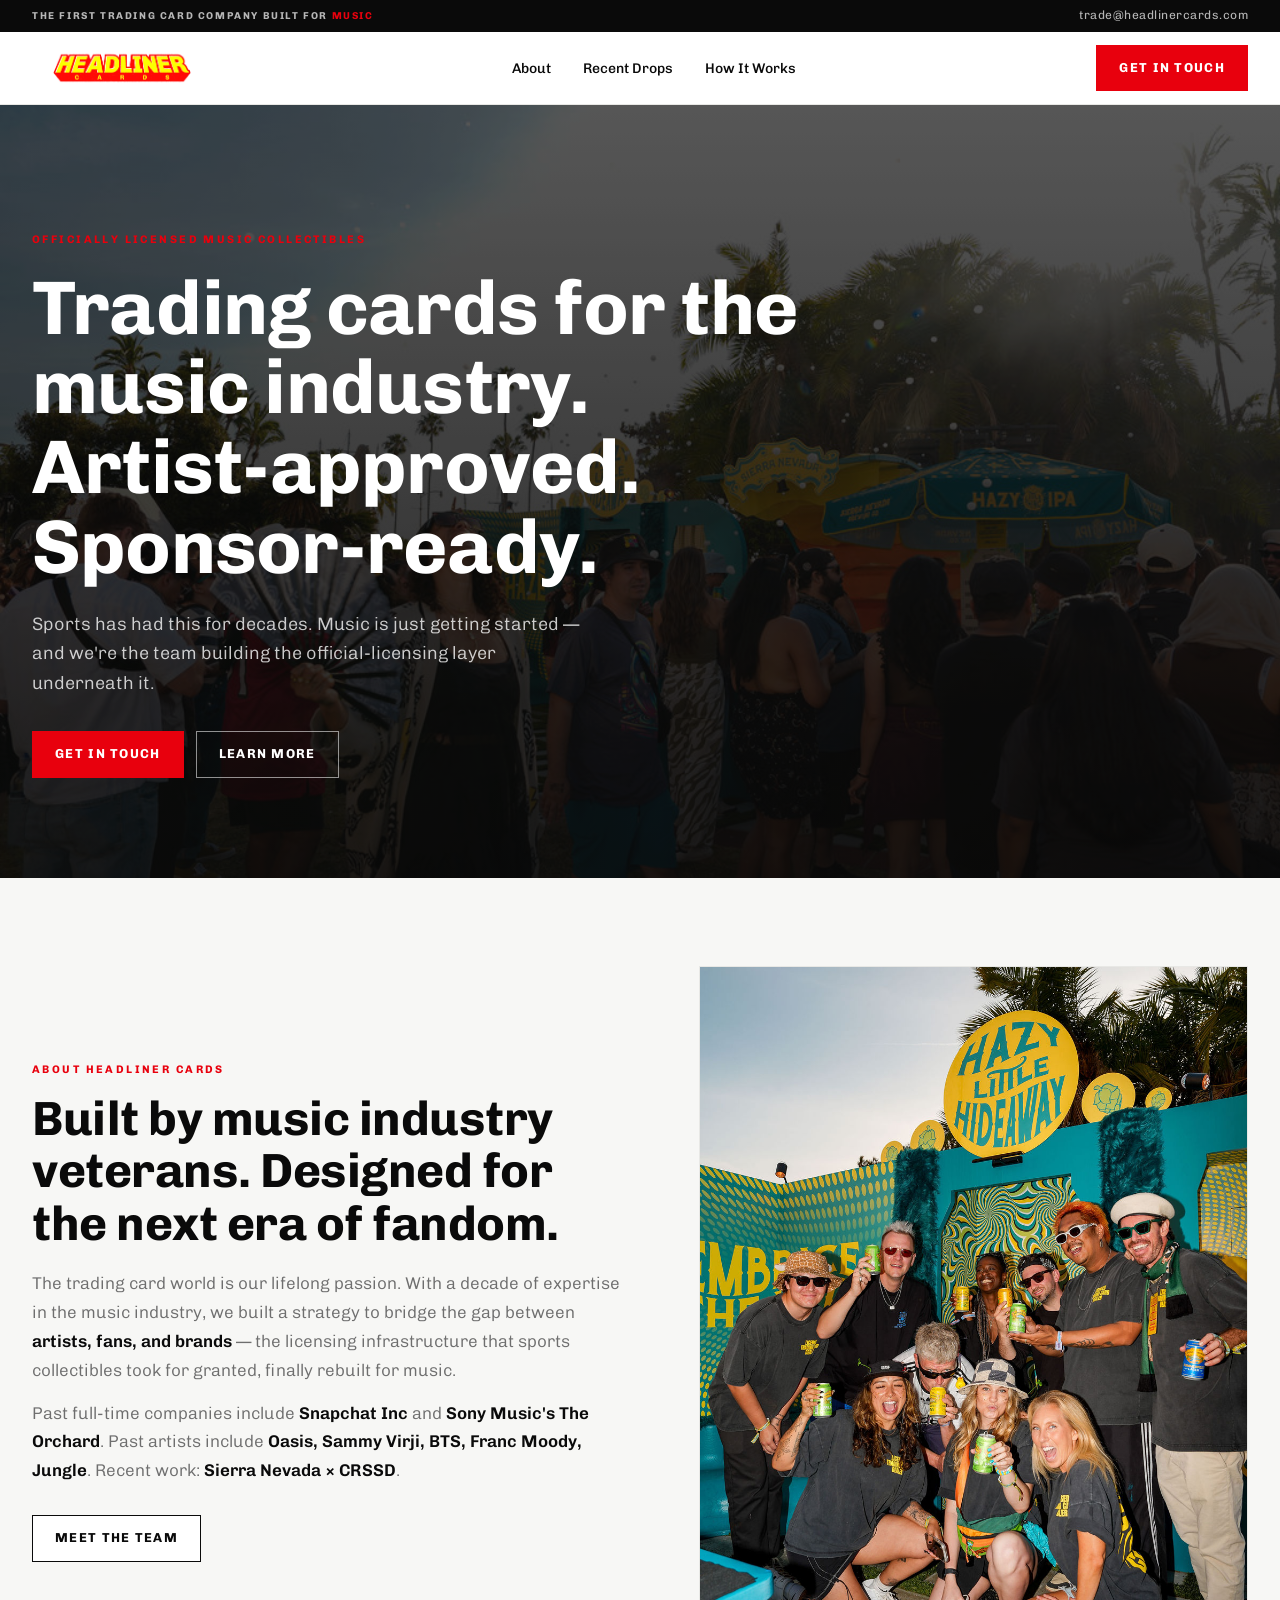
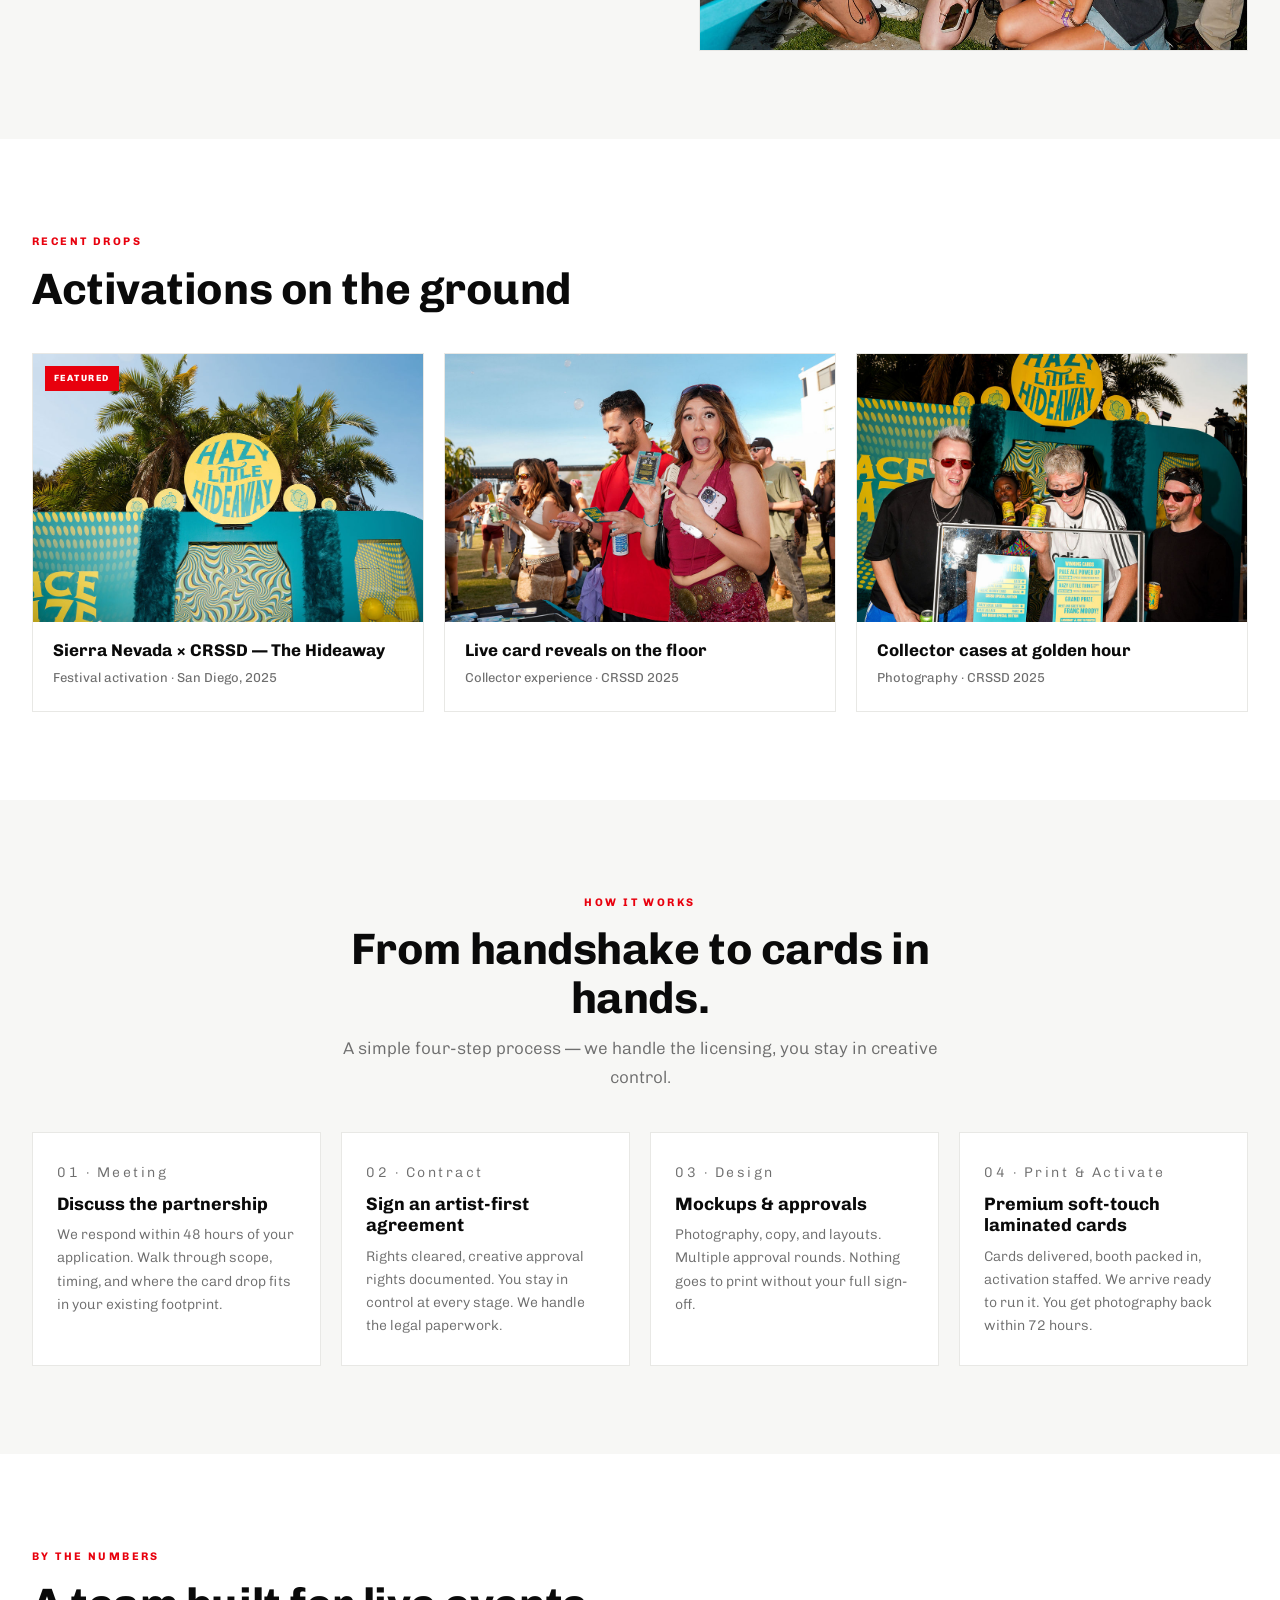
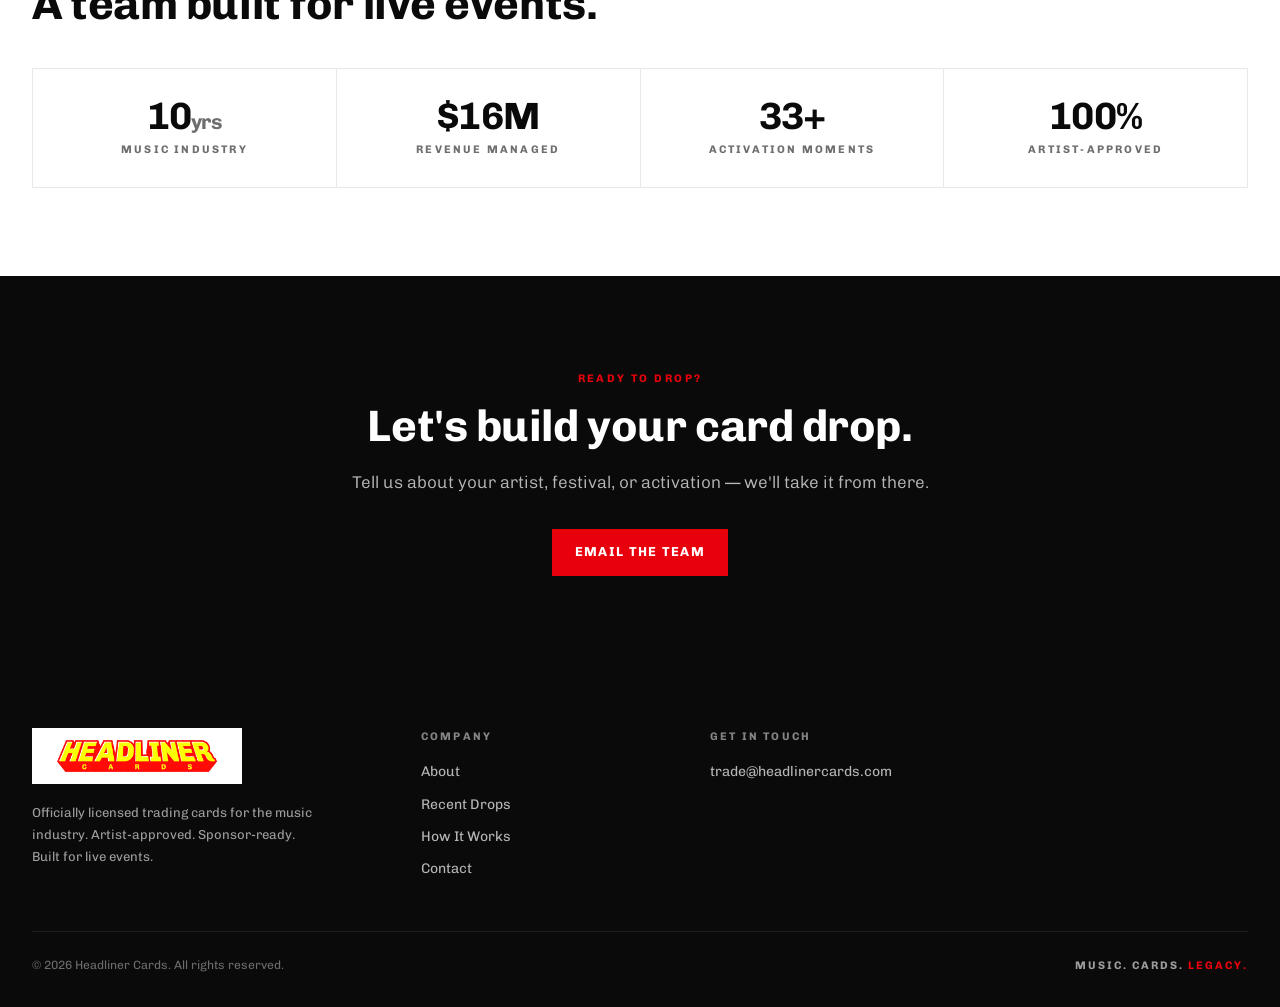
==== commit 727573f9: "Flatten headlinercards.com to a single landing page Remove the Artists/Festivals/Labels/Sponsors tab" ====
--- a/index.html
+++ b/index.html
@@ -28,11 +28,9 @@
     </a>
     <nav>
       <ul class="nav-links" id="navLinks">
-        <li><a href="artist.html">Artists</a></li>
-        <li><a href="festival.html">Festivals</a></li>
-        <li><a href="label.html">Labels</a></li>
-        <li><a href="sponsor.html">Sponsors</a></li>
         <li><a href="#about">About</a></li>
+        <li><a href="#activations">Recent Drops</a></li>
+        <li><a href="#process">How It Works</a></li>
       </ul>
     </nav>
     <div class="nav-actions">
@@ -50,74 +48,11 @@
   <div class="hero-inner">
     <span class="hero-eyebrow">Officially Licensed Music Collectibles</span>
     <h1>Trading cards for the music industry. Artist-approved. Sponsor-ready.</h1>
-    <p class="hero-sub">Sports has had this for decades. Music is just getting started — and we're the team building the official-licensing layer underneath it. Pick your path below.</p>
+    <p class="hero-sub">Sports has had this for decades. Music is just getting started — and we're the team building the official-licensing layer underneath it.</p>
     <div class="hero-actions">
-      <a href="#flow" class="btn btn-red">Choose Your Path</a>
-      <a href="mailto:trade@headlinercards.com" class="btn btn-outline-light">Talk to Us</a>
-    </div>
-  </div>
-</section>
-
-<!-- ═══ AUDIENCE FLOW ═══ -->
-<section class="audience-flow" id="flow">
-  <div class="container">
-    <div class="section-head section-head--center">
-      <span class="eyebrow">Who Are You Here For?</span>
-      <h2 class="section-title">Four paths. One licensing engine underneath.</h2>
-      <p class="section-sub" style="margin-left:auto;margin-right:auto;">Every Headliner Cards drop is built around the same principles — official licensing, artist creative control, and a sponsor network ready to co-sign. The path you take depends on who you are.</p>
-    </div>
-
-    <div class="audience-grid">
-      <a href="artist.html" class="audience-card">
-        <div class="audience-card-media" style="background-image: url('images/06-fan-celebrating-rainbow-fan.jpg');">
-          <span class="audience-step">Step 01</span>
-        </div>
-        <div class="audience-card-body">
-          <p class="audience-tag">Artist / Manager</p>
-          <h3>Tour merch cards</h3>
-          <p>Officially licensed cards for your shows and tours. Artist-approved. Flat fee, no revenue split — you keep 100% of sales.</p>
-          <span class="btn-link">Explore the artist path →</span>
-        </div>
-      </a>
-
-      <a href="festival.html" class="audience-card">
-        <div class="audience-card-media" style="background-image: url('images/14-activation-wide-bubbles-crowd.jpg');">
-          <span class="audience-step">Step 02</span>
-        </div>
-        <div class="audience-card-body">
-          <p class="audience-tag">Festival / Promoter</p>
-          <h3>Official festival cards</h3>
-          <p>Licensed collectibles built around your lineup. On-premise exclusivity. Sponsor-ready. Pack-in / pack-out — no merch team required.</p>
-          <span class="btn-link">Explore the festival path →</span>
-        </div>
-      </a>
-
-      <a href="label.html" class="audience-card">
-        <div class="audience-card-media" style="background-image: url('images/33-couple-cards-case-hideaway.jpg');">
-          <span class="audience-step">Step 03</span>
-        </div>
-        <div class="audience-card-body">
-          <p class="audience-tag">Record Label</p>
-          <h3>Catalog &amp; legacy drops</h3>
-          <p>Trading cards as the new limited-edition merch. Turn your roster's catalog and legacy artists into officially licensed drops collectors hunt for.</p>
-          <span class="btn-link">Explore the label path →</span>
-        </div>
-      </a>
-
-      <a href="sponsor.html" class="audience-card">
-        <div class="audience-card-media" style="background-image: url('images/02-hideaway-signage-palms.jpg');">
-          <span class="audience-step">Step 04</span>
-        </div>
-        <div class="audience-card-body">
-          <p class="audience-tag">Brand / Sponsor</p>
-          <h3>Experiential activation</h3>
-          <p>Turn your festival footprint into a collectible drop. Co-branded, artist-licensed, and gone in an hour — exactly the moment fans remember past Monday.</p>
-          <span class="btn-link">Explore the sponsor path →</span>
-        </div>
-      </a>
-    </div>
-
-    <p class="flow-connector">All paths meet at the same activation</p>
+      <a href="mailto:trade@headlinercards.com" class="btn btn-red">Get in Touch</a>
+      <a href="#about" class="btn btn-outline-light">Learn More</a>
+    </div>
   </div>
 </section>
 
@@ -138,18 +73,15 @@
 </section>
 
 <!-- ═══ RECENT ACTIVATIONS ═══ -->
-<section class="section">
-  <div class="container">
-    <div class="section-head section-head--with-link">
-      <div>
-        <span class="eyebrow">Recent Drops</span>
-        <h2 class="section-title">Activations on the ground</h2>
-      </div>
-      <a href="festival.html#case-study" class="btn-link">See full Sierra Nevada × CRSSD case study →</a>
+<section class="section" id="activations">
+  <div class="container">
+    <div class="section-head">
+      <span class="eyebrow">Recent Drops</span>
+      <h2 class="section-title">Activations on the ground</h2>
     </div>
 
     <div class="activation-grid">
-      <a href="festival.html#case-study" class="activation-card">
+      <div class="activation-card">
         <div class="activation-img" style="background-image: url('images/02-hideaway-signage-palms.jpg');">
           <span class="activation-flag">Featured</span>
         </div>
@@ -157,32 +89,32 @@
           <h4>Sierra Nevada × CRSSD — The Hideaway</h4>
           <p class="meta">Festival activation · San Diego, 2025</p>
         </div>
-      </a>
-      <a href="festival.html#case-study" class="activation-card">
+      </div>
+      <div class="activation-card">
         <div class="activation-img" style="background-image: url('images/13-couple-card-reveal-bubbles.jpg');"></div>
         <div class="activation-card-body">
           <h4>Live card reveals on the floor</h4>
           <p class="meta">Collector experience · CRSSD 2025</p>
         </div>
-      </a>
-      <a href="festival.html#case-study" class="activation-card">
+      </div>
+      <div class="activation-card">
         <div class="activation-img" style="background-image: url('images/29-pair-cards-case-golden-hour.jpg');"></div>
         <div class="activation-card-body">
           <h4>Collector cases at golden hour</h4>
           <p class="meta">Photography · CRSSD 2025</p>
         </div>
-      </a>
+      </div>
     </div>
   </div>
 </section>
 
 <!-- ═══ PROCESS ═══ -->
-<section class="section section--alt">
+<section class="section section--alt" id="process">
   <div class="container">
     <div class="section-head section-head--center">
       <span class="eyebrow">How It Works</span>
       <h2 class="section-title">From handshake to cards in hands.</h2>
-      <p class="section-sub" style="margin-left:auto;margin-right:auto;">Same four-step process across every audience path. Whether you're an artist, a festival, a label, or a sponsor — we handle the licensing, you stay in creative control.</p>
+      <p class="section-sub" style="margin-left:auto;margin-right:auto;">A simple four-step process — we handle the licensing, you stay in creative control.</p>
     </div>
     <div class="steps-grid">
       <div class="step-card">
@@ -241,11 +173,10 @@
 <section class="section section--dark">
   <div class="container" style="text-align:center;">
     <span class="eyebrow" style="color:var(--red);">Ready to drop?</span>
-    <h2 class="section-title" style="margin-bottom:18px;">Pick your path. We'll take it from there.</h2>
-    <p class="section-sub" style="margin: 0 auto 32px;">Whether you're an artist, a festival, a label, or a sponsor — start with the path that fits, and we'll route the conversation correctly.</p>
+    <h2 class="section-title" style="margin-bottom:18px;">Let's build your card drop.</h2>
+    <p class="section-sub" style="margin: 0 auto 32px;">Tell us about your artist, festival, or activation — we'll take it from there.</p>
     <div class="hero-actions" style="justify-content:center;">
-      <a href="#flow" class="btn btn-red">Choose Your Path</a>
-      <a href="mailto:trade@headlinercards.com" class="btn btn-outline-light">Email the Team</a>
+      <a href="mailto:trade@headlinercards.com" class="btn btn-red">Email the Team</a>
     </div>
   </div>
 </section>
@@ -259,16 +190,10 @@
         <p>Officially licensed trading cards for the music industry. Artist-approved. Sponsor-ready. Built for live events.</p>
       </div>
       <div class="footer-col">
-        <h5>Audiences</h5>
-        <a href="artist.html">Artists &amp; Managers</a>
-        <a href="festival.html">Festivals &amp; Promoters</a>
-        <a href="label.html">Record Labels</a>
-        <a href="sponsor.html">Brands &amp; Sponsors</a>
-      </div>
-      <div class="footer-col">
         <h5>Company</h5>
         <a href="#about">About</a>
-        <a href="festival.html#case-study">Case Studies</a>
+        <a href="#activations">Recent Drops</a>
+        <a href="#process">How It Works</a>
         <a href="mailto:trade@headlinercards.com">Contact</a>
       </div>
       <div class="footer-col">
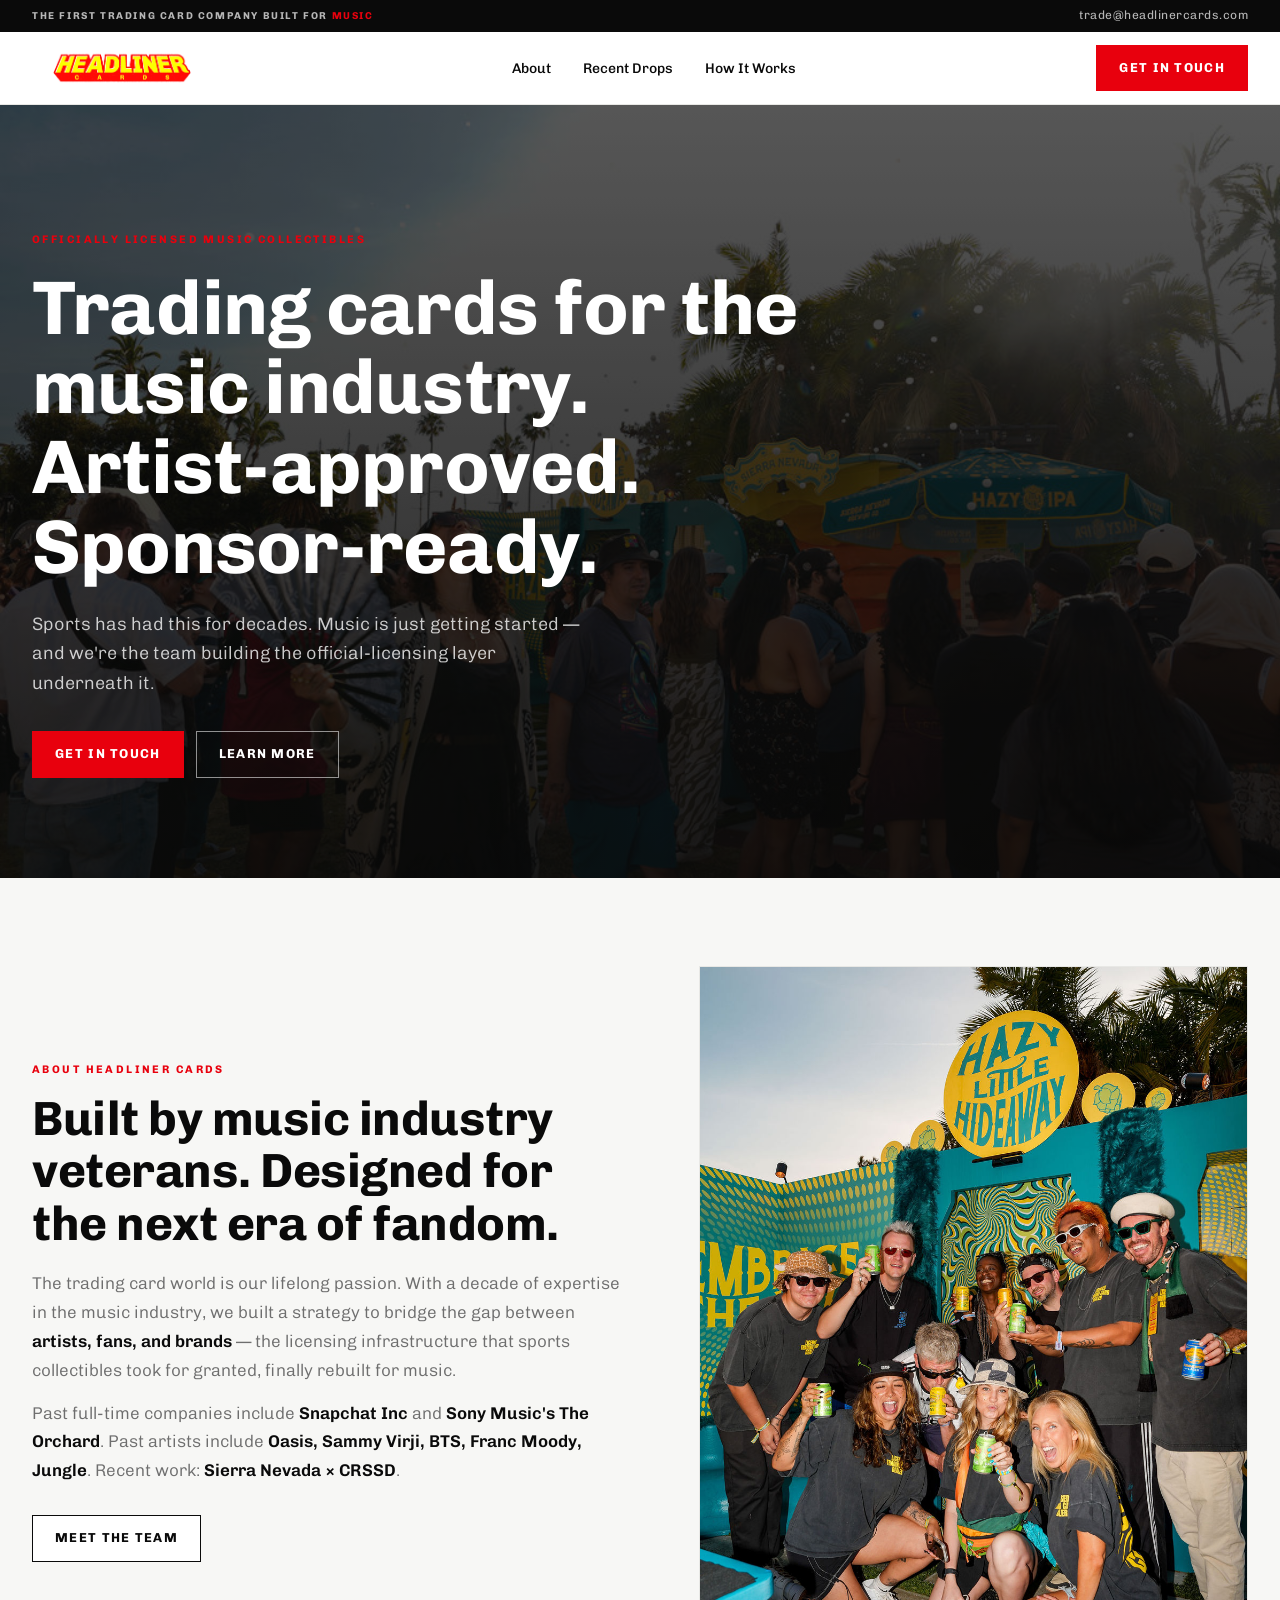
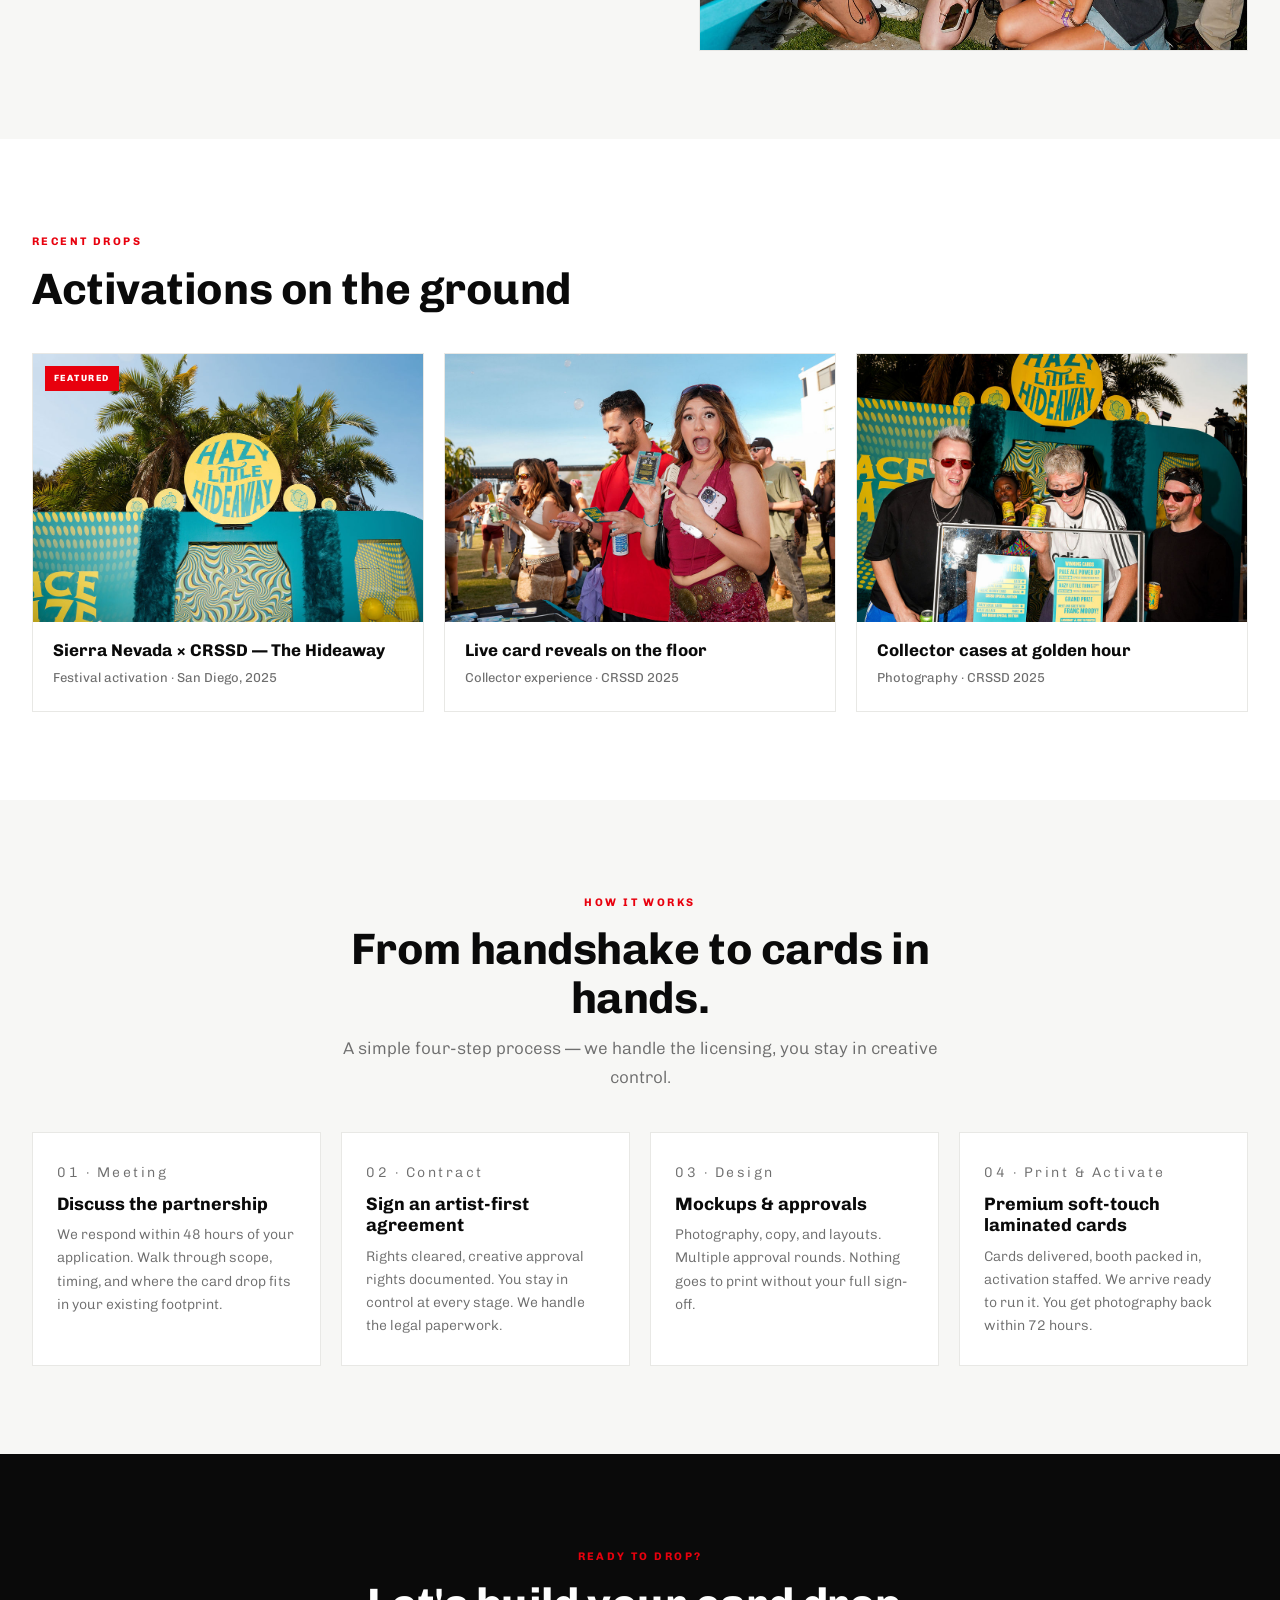
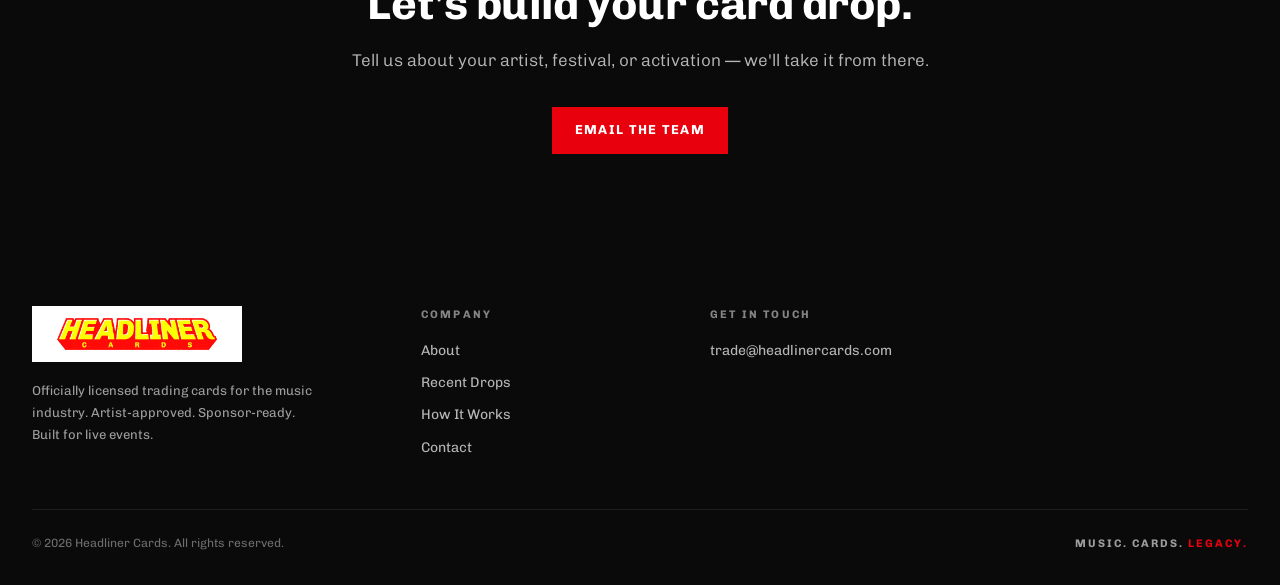
==== commit 09fa789f: "Remove By the Numbers stats section from landing page Co-Authored-By: Claude Opus 4.7 (1M context) <" ====
--- a/index.html
+++ b/index.html
@@ -141,34 +141,6 @@
   </div>
 </section>
 
-<!-- ═══ STATS / SOCIAL PROOF ═══ -->
-<section class="section">
-  <div class="container">
-    <div class="section-head">
-      <span class="eyebrow">By the Numbers</span>
-      <h2 class="section-title">A team built for live events.</h2>
-    </div>
-    <div class="stat-row">
-      <div class="stat">
-        <p class="stat-num">10<span style="font-size:0.55em;color:var(--text-muted);">yrs</span></p>
-        <p class="stat-label">Music Industry</p>
-      </div>
-      <div class="stat">
-        <p class="stat-num">$16M</p>
-        <p class="stat-label">Revenue Managed</p>
-      </div>
-      <div class="stat">
-        <p class="stat-num">33+</p>
-        <p class="stat-label">Activation Moments</p>
-      </div>
-      <div class="stat">
-        <p class="stat-num">100%</p>
-        <p class="stat-label">Artist-Approved</p>
-      </div>
-    </div>
-  </div>
-</section>
-
 <!-- ═══ FINAL CTA ═══ -->
 <section class="section section--dark">
   <div class="container" style="text-align:center;">
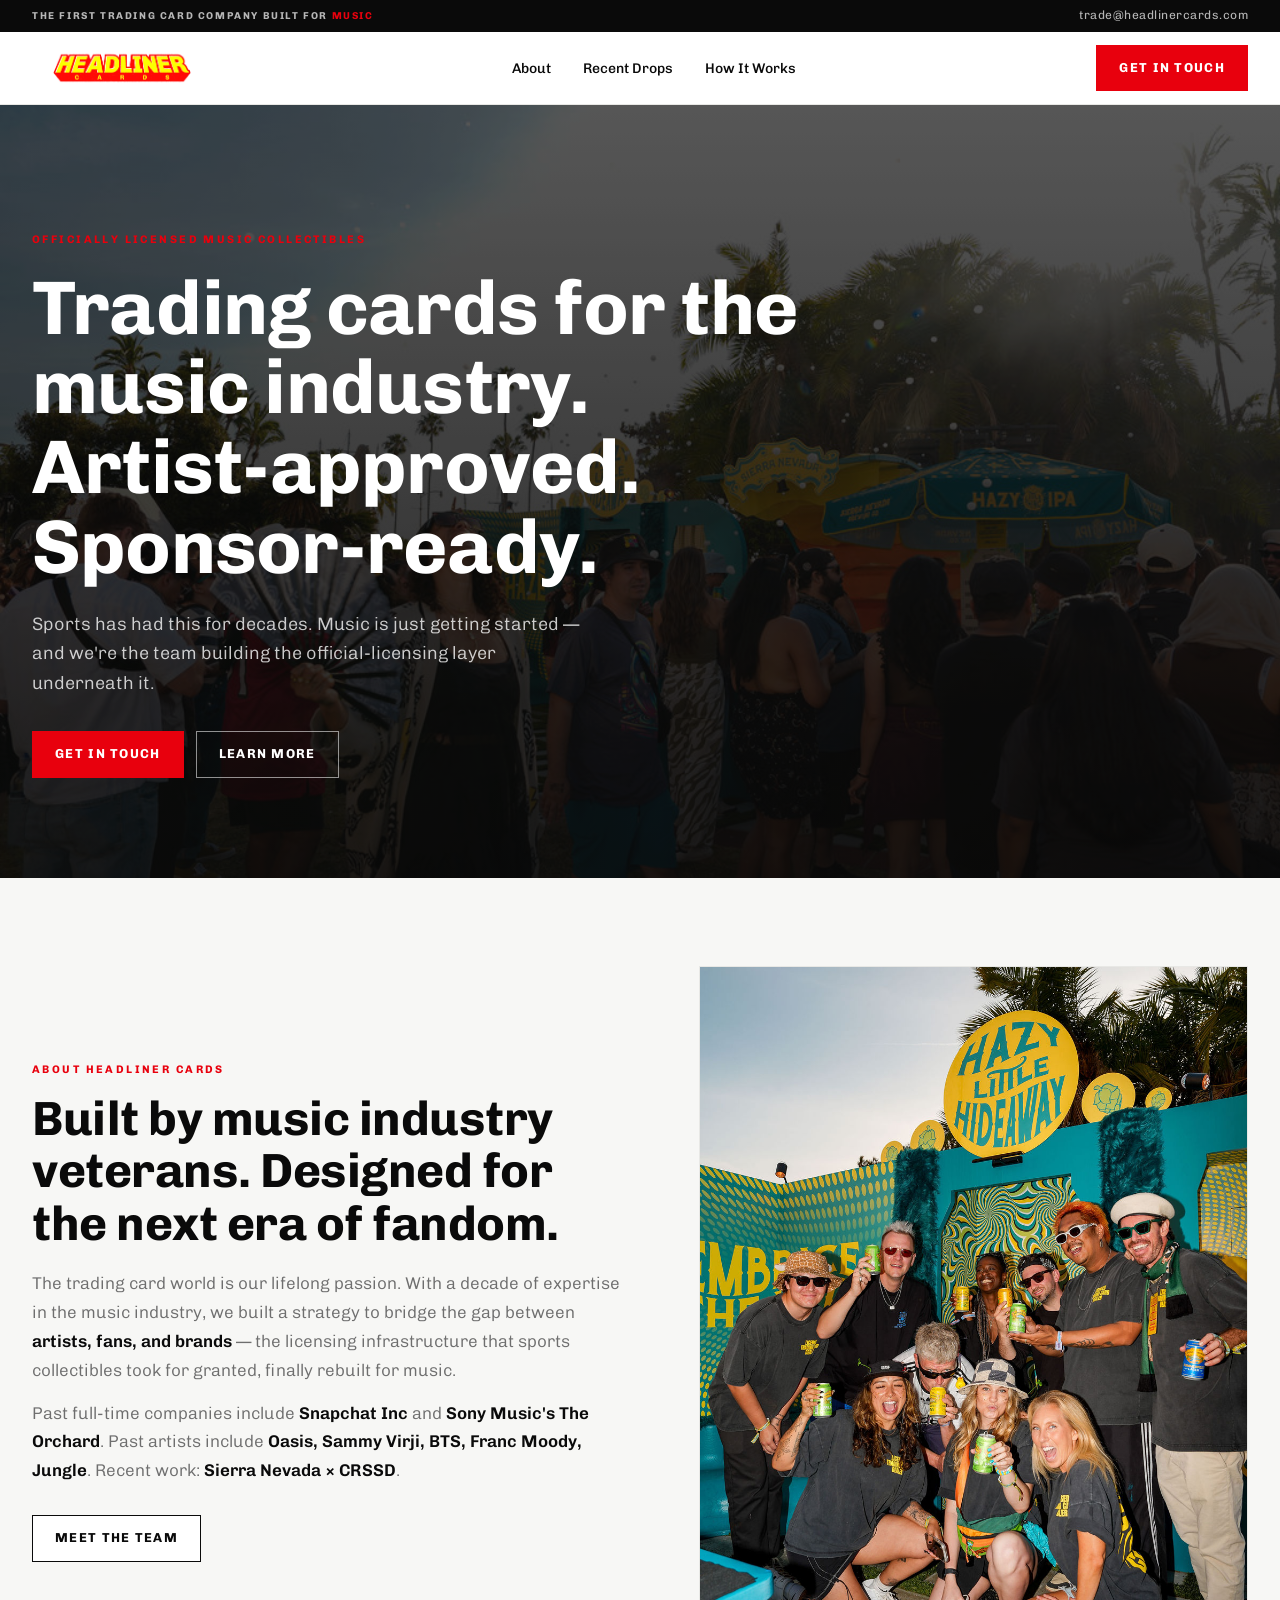
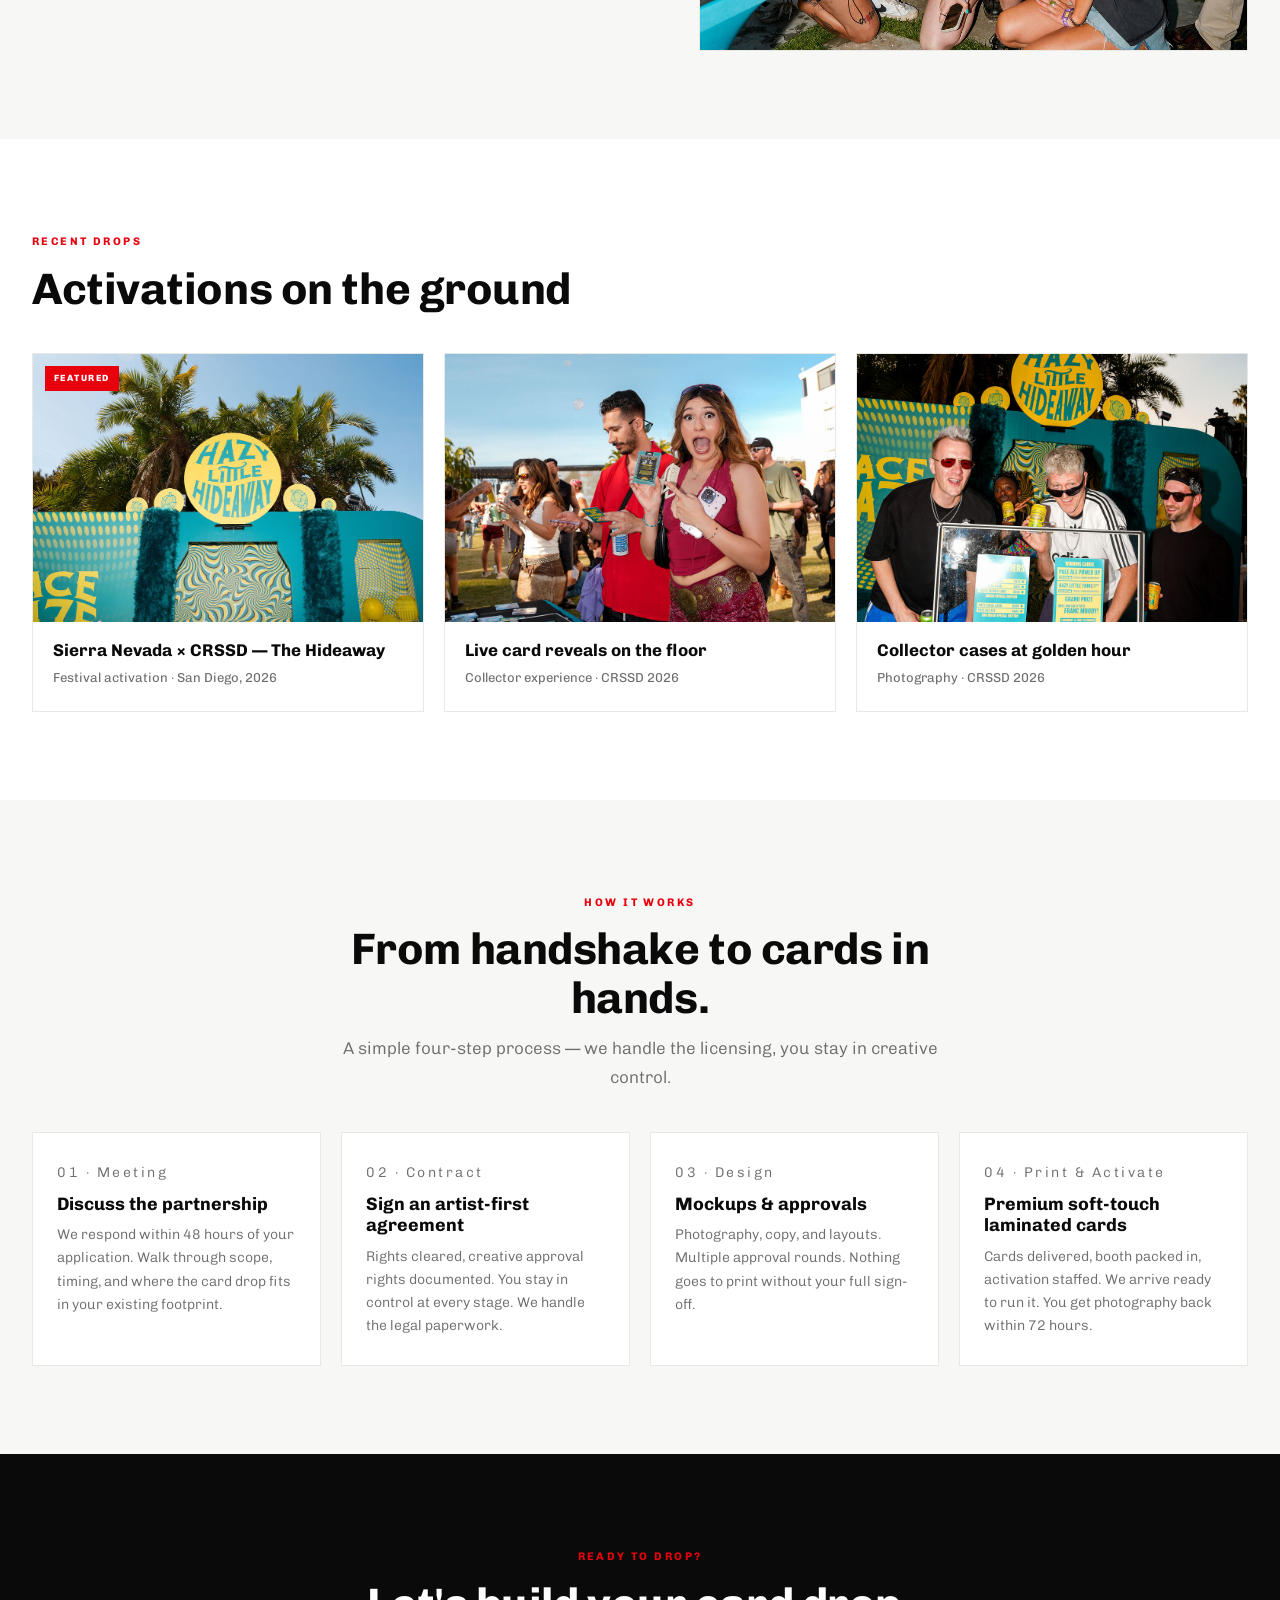
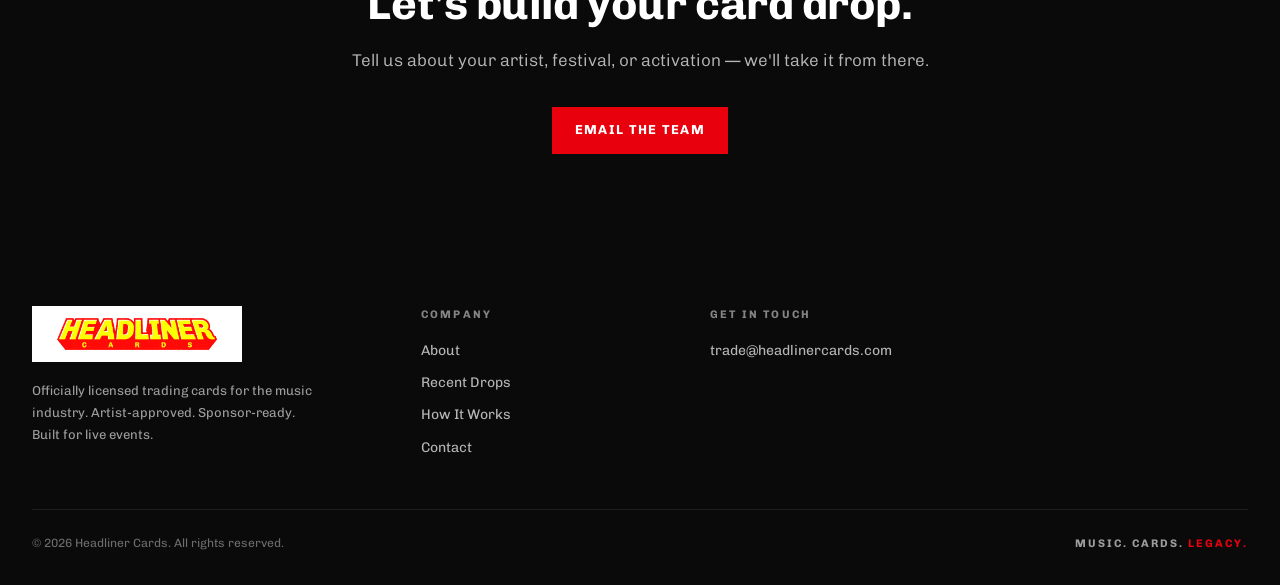
==== commit 615693ce: "Update activation captions from 2025 to 2026 Co-Authored-By: Claude Opus 4.8 (1M context) <noreply@a" ====
--- a/index.html
+++ b/index.html
@@ -87,21 +87,21 @@
         </div>
         <div class="activation-card-body">
           <h4>Sierra Nevada × CRSSD — The Hideaway</h4>
-          <p class="meta">Festival activation · San Diego, 2025</p>
+          <p class="meta">Festival activation · San Diego, 2026</p>
         </div>
       </div>
       <div class="activation-card">
         <div class="activation-img" style="background-image: url('images/13-couple-card-reveal-bubbles.jpg');"></div>
         <div class="activation-card-body">
           <h4>Live card reveals on the floor</h4>
-          <p class="meta">Collector experience · CRSSD 2025</p>
+          <p class="meta">Collector experience · CRSSD 2026</p>
         </div>
       </div>
       <div class="activation-card">
         <div class="activation-img" style="background-image: url('images/29-pair-cards-case-golden-hour.jpg');"></div>
         <div class="activation-card-body">
           <h4>Collector cases at golden hour</h4>
-          <p class="meta">Photography · CRSSD 2025</p>
+          <p class="meta">Photography · CRSSD 2026</p>
         </div>
       </div>
     </div>
